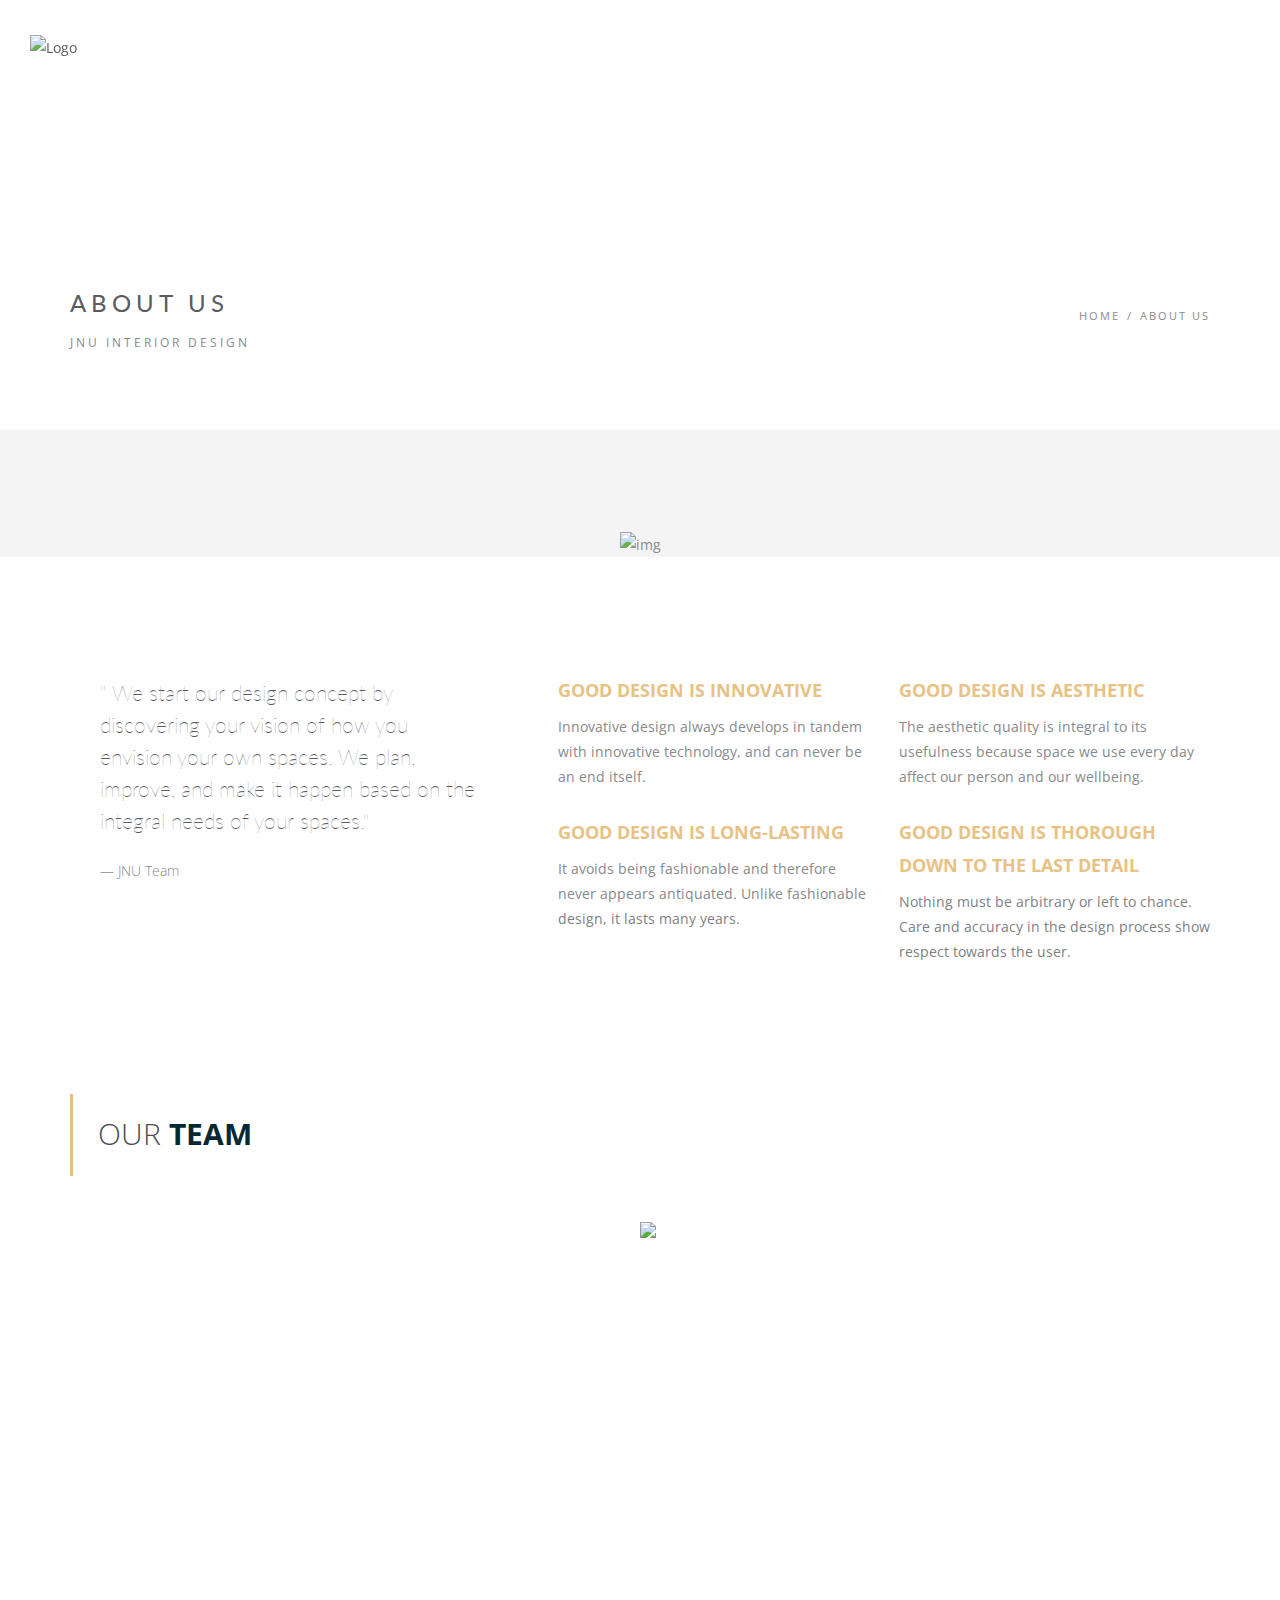
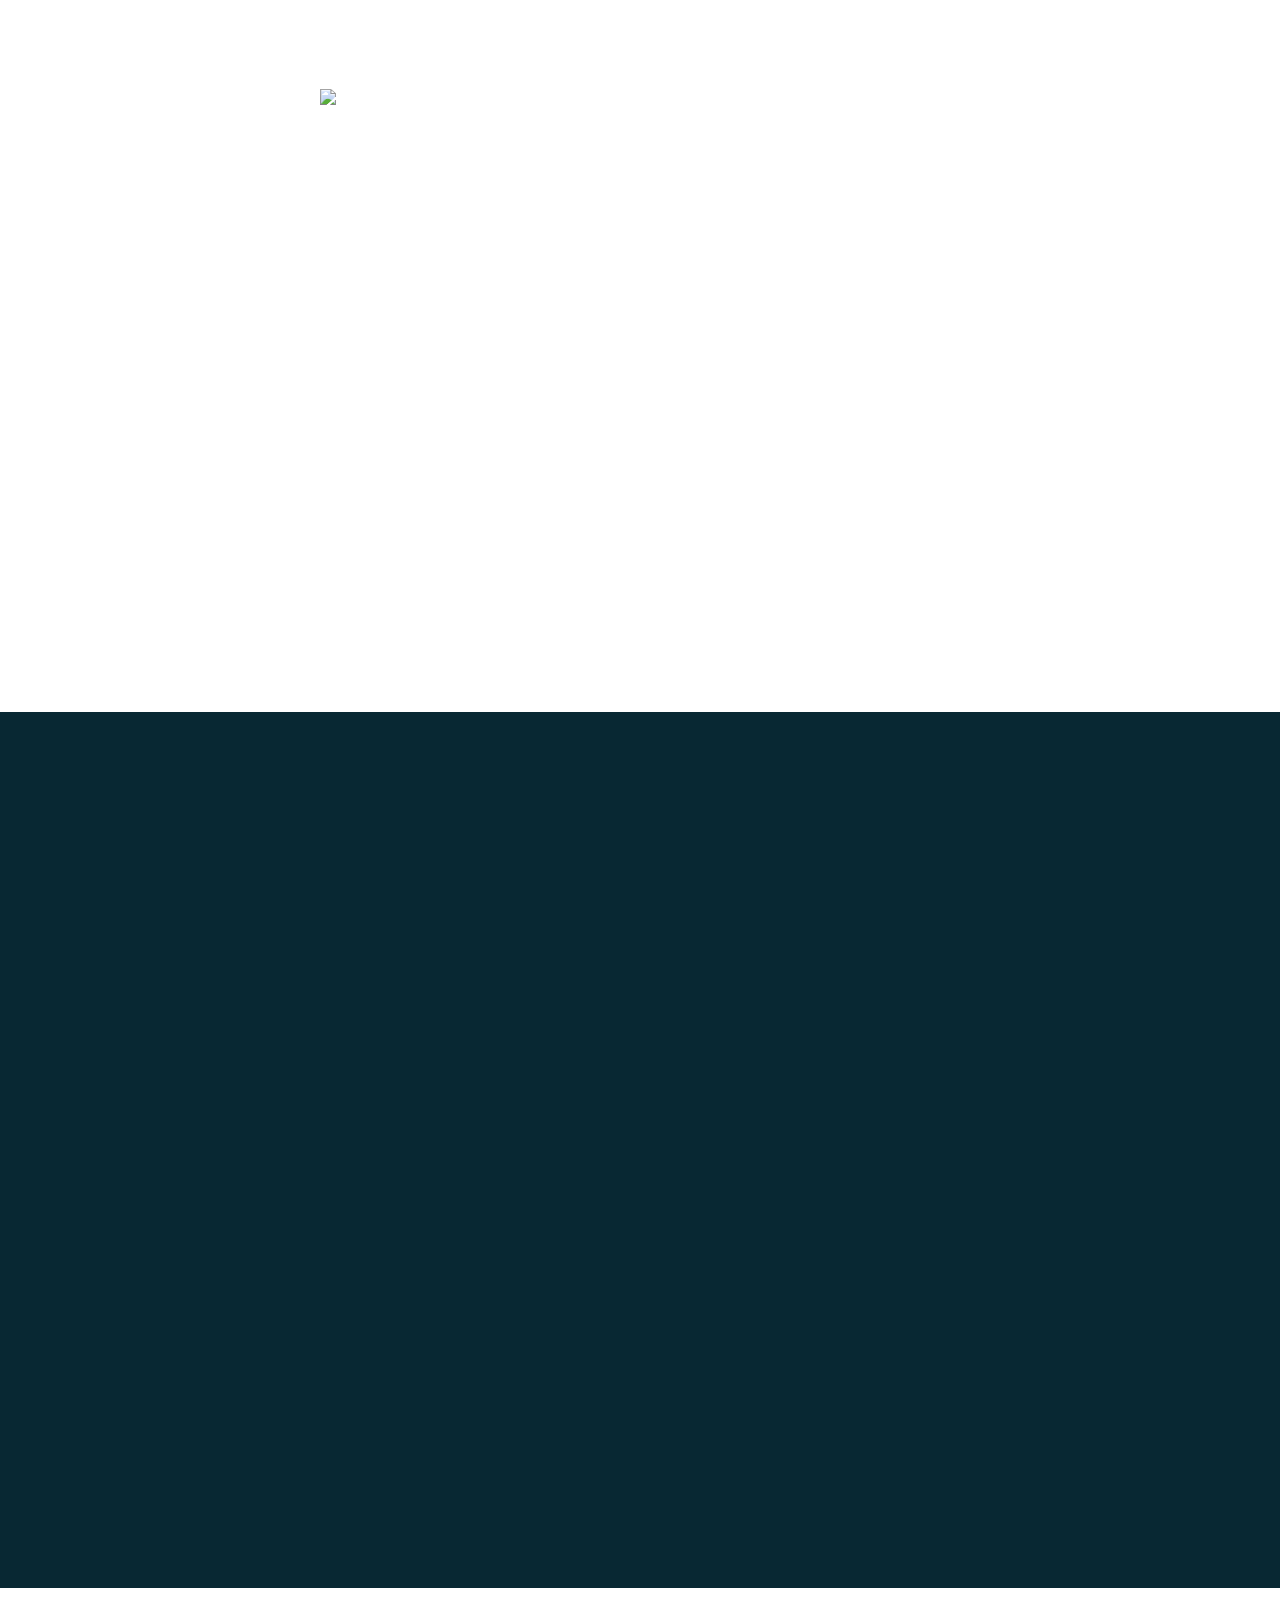
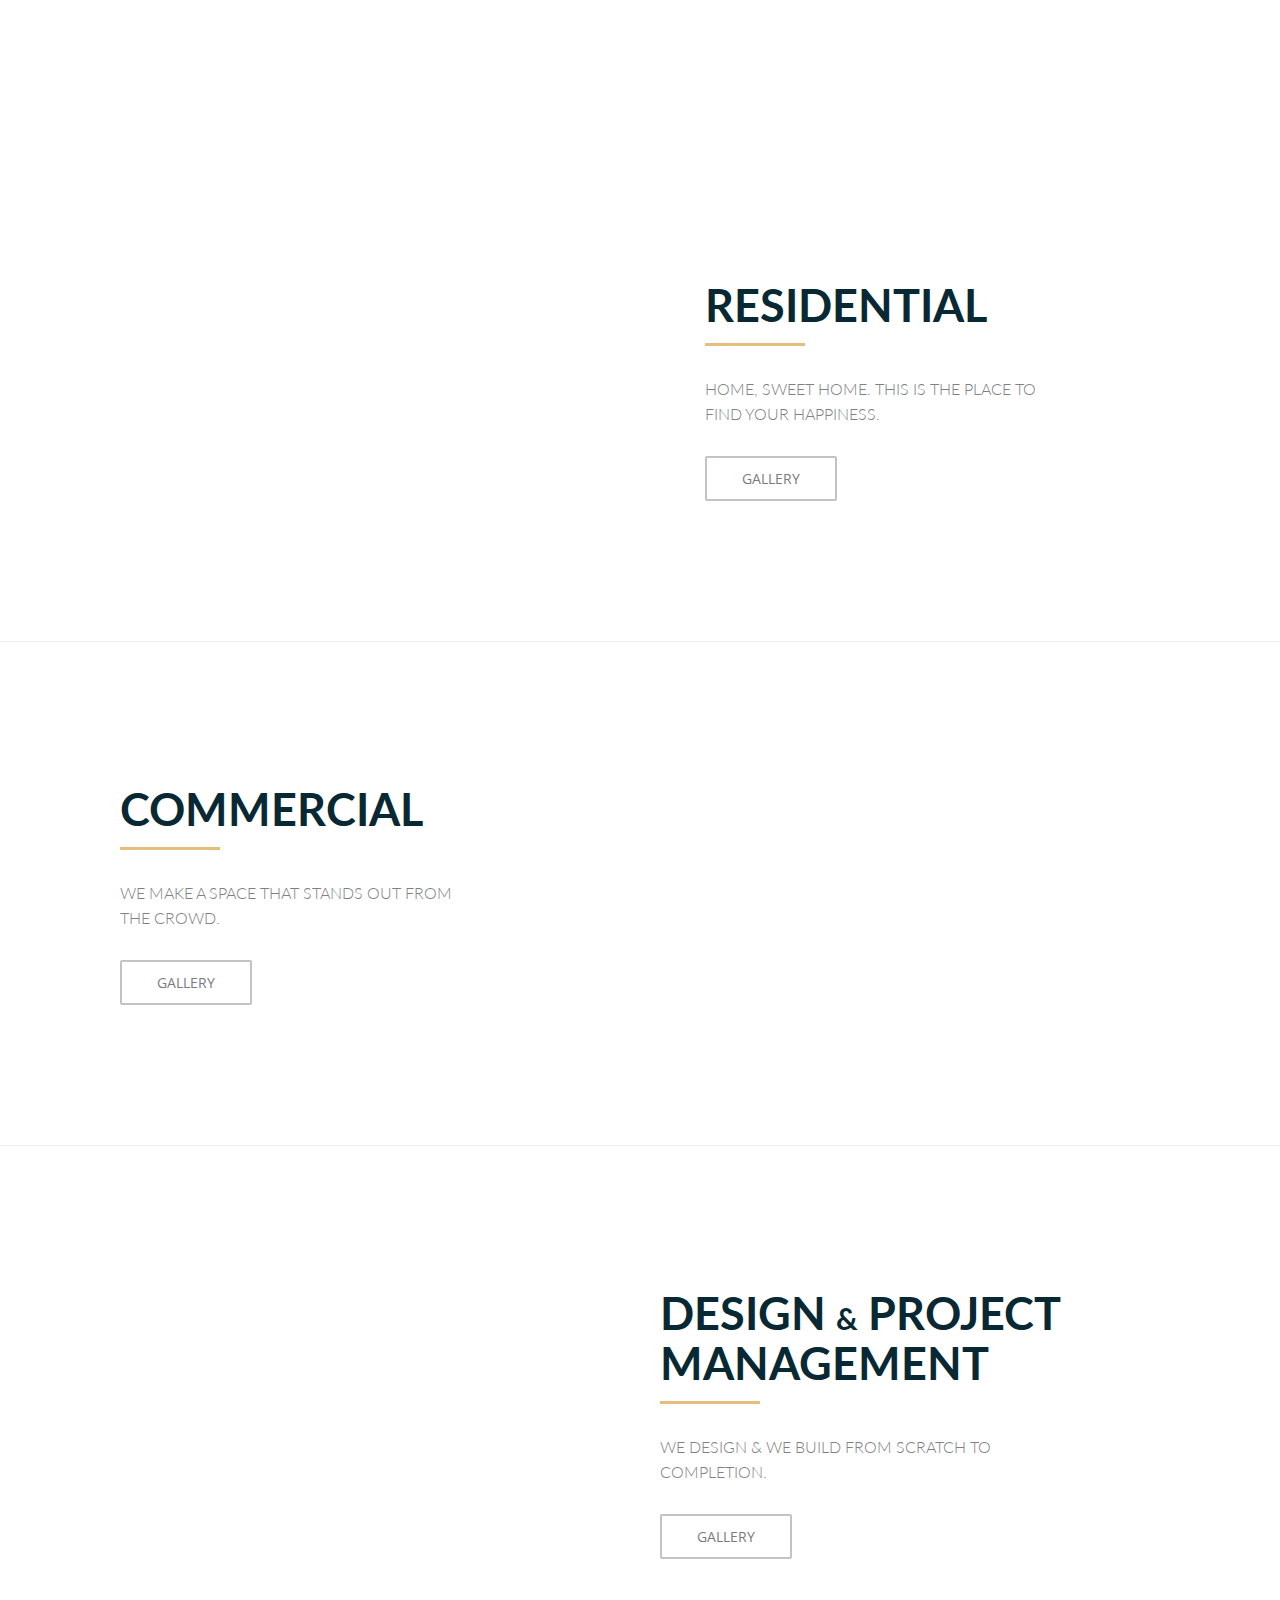
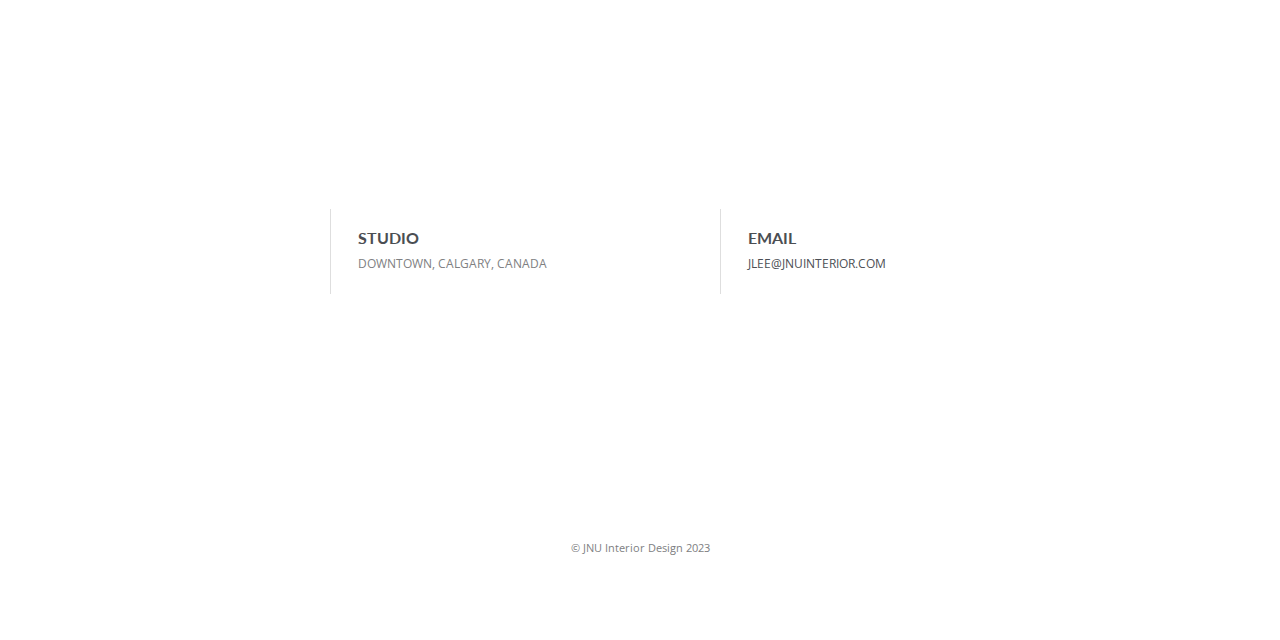
==== about.html @ 33ef71eb "Add files via upload" ====
<!DOCTYPE html>
<!--

	Theme Name: HASWELL
	Description: HTML/CSS 
	Author: ABCgomel 
	Designed & Coded by ABCgomel
	
-->

<html lang="en">
 	<head>
		<title>JNU - ABOUT US</title>
		<meta charset="utf-8">
		<!--[if IE]><meta http-equiv="X-UA-Compatible" content="IE=edge"><![endif]-->
		<meta name="robots" content="index, follow" > 
		<meta name="keywords" content="" > 
		<meta name="description" content="JNU - Calgary Best Interior Construction" > 
		<meta name="author" content="s.sung">

		<meta name="viewport" content="width=device-width, initial-scale=1, maximum-scale=1">
		
		<!-- FAVICONS -->
    <link rel="shortcut icon" href="images/favicon/favicon.png">
    <link rel="apple-touch-icon" href="images/favicon/apple-touch-icon.png">
    <link rel="apple-touch-icon" sizes="72x72" href="images/favicon/apple-touch-icon-72x72.png">
    <link rel="apple-touch-icon" sizes="114x114" href="images/favicon/apple-touch-icon-114x114.png">
		
<!-- CSS -->
    <!-- REVOLUTION STYLE SHEETS -->
    <link href="revo-slider-5/css/settings.css" rel="stylesheet" type="text/css">
    
    <!-- PARTICLES ADD-ON FILES -->
		<link rel="stylesheet" href="revo-slider-5/revolution-addons/particles/css/revolution.addon.particles.css?ver=1.0.3" type="text/css" media="all">

    <!--  BOOTSTRAP -->
		<link rel="stylesheet" href="css/bootstrap.min.css"> 
	
    <!--  GOOGLE FONT -->		
		<link href='https://fonts.googleapis.com/css?family=Lato:300,400,700%7COpen+Sans:400,300,700' rel='stylesheet' type='text/css'>
  
    <!-- ICONS ELEGANT FONT & FONT AWESOME & LINEA ICONS  -->		
		<link rel="stylesheet" href="css/icons-fonts.css" >	
	
    <!--  CSS THEME -->		
		<link rel="stylesheet" href="css/style.css" >
	
    <!-- ANIMATE -->	
		<link rel='stylesheet' href="css/animate.min.css">
		
    <!-- IE Warning CSS -->
		<!--[if lte IE 8]><link rel="stylesheet" type="text/css" href="css/ie-warning.css" ><![endif]-->
		<!--[if lte IE 8]><link rel="stylesheet" type="text/css" href="css/ie8-fix.css" ><![endif]-->
    
    <!-- Magnific popup  in style.css	Owl Carousel Assets in style.css -->		
	
<!-- CSS end -->

<!-- JS begin some js files in bottom of file-->
		
		<!-- HTML5 Shim and Respond.js IE8 support of HTML5 elements and media queries -->
		<!-- WARNING: Respond.js doesn't work if you view the page via file:// -->
		<!--[if lt IE 9]>
		  <script src="https://oss.maxcdn.com/libs/html5shiv/3.7.0/html5shiv.js"></script>
		  <script src="https://oss.maxcdn.com/libs/respond.js/1.4.2/respond.min.js"></script>
		<![endif]-->
		
    <!-- Modernizr -->
    <!-- <script src="js/modernizr.js"></script> -->
		
	</head>
	<body>
	
		<!-- LOADER -->	
		<div id="loader-overflow">
      <div id="loader3">Please enable JS</div>
    </div>	

		<div id="wrap" class="boxed ">
			<div class="grey-bg"> <!-- Grey BG  -->	
				
				<!--[if lte IE 8]>
				<div id="ie-container">
					<div id="ie-cont-close">
						<a href='#' onclick='javascript&#058;this.parentNode.parentNode.style.display="none"; return false;'><img src='images/ie-warn/ie-warning-close.jpg' style='border: none;' alt='Close'></a>
					</div>
					<div id="ie-cont-content" >
						<div id="ie-cont-warning">
							<img src='images/ie-warn/ie-warning.jpg' alt='Warning!'>
						</div>
						<div id="ie-cont-text" >
							<div id="ie-text-bold">
								You are using an outdated browser
							</div>
							<div id="ie-text">
								For a better experience using this site, please upgrade to a modern web browser.
							</div>
						</div>
						<div id="ie-cont-brows" >
							<a href='http://www.firefox.com' target='_blank'><img src='images/ie-warn/ie-warning-firefox.jpg' alt='Download Firefox'></a>
							<a href='http://www.opera.com/download/' target='_blank'><img src='images/ie-warn/ie-warning-opera.jpg' alt='Download Opera'></a>
							<a href='http://www.apple.com/safari/download/' target='_blank'><img src='images/ie-warn/ie-warning-safari.jpg' alt='Download Safari'></a>
							<a href='http://www.google.com/chrome' target='_blank'><img src='images/ie-warn/ie-warning-chrome.jpg' alt='Download Google Chrome'></a>
						</div>
					</div>
				</div>
				<![endif]-->

				<!-- HEADER -->
				<header id="nav" class="header header-1 black-header affix-on-mobile">
				  <div class="header-wrapper">
					<div class="container-m-30 clearfix">
					  <div class="logo-row">
					  
						<!-- LOGO --> 
						<div class="logo-container-2">
                <div class="logo-2">
                  <a href="index.html" class="clearfix">
                    <img src="images/jnu-logo-03.png" class="logo-img" alt="Logo">
                  </a>
                </div>
              </div>
						<!-- BUTTON --> 
						<div class="menu-btn-respons-container">
							<button type="button" class="navbar-toggle btn-navbar collapsed" data-toggle="collapse" data-target="#main-menu .navbar-collapse">
								<span aria-hidden="true" class="icon_menu hamb-mob-icon"></span>
							</button>
						</div>
					 </div>
					</div>

					<!-- MAIN MENU CONTAINER -->
					<div class="main-menu-container">
						
						  <div class="container-m-30 clearfix">	
						  
								<!-- MAIN MENU -->
								<div id="main-menu">
								  <div class="navbar navbar-default" role="navigation">

									<!-- MAIN MENU LIST -->
									<nav class="collapse collapsing navbar-collapse right-1024">
									  <ul class="nav navbar-nav">
                      
                      <!-- MENU ITEM -->
                      <li class="parent">
                        <a href="index.html"><div class="main-menu-title">HOME</div></a>
                      </li>

                      <!-- MENU ITEM -->
                      <li class="parent current">
                        <a href="about.html"><div class="main-menu-title">ABOUT</div></a>
                      </li>
                      
                      <!-- MEGA MENU ITEM -->
                      <li class="parent megamenu">
                        <a href="portfolio.html"><div class="main-menu-title">PORTFOLIO</div></a>
                      </li>							
                      
                      <!-- MENU ITEM -->
                      <li id="menu-contact-info-big" class="parent megamenu">
                        <a href="contact.html"><div class="main-menu-title">CONTACT</div></a>
                      </li>
                    
									  </ul>
						  
									</nav>

								  </div>
								</div>
								<!-- END main-menu -->
								
						  </div>
						  <!-- END container-m-30 -->
						
					</div>
					<!-- END main-menu-container -->

				  </div>
				  <!-- END header-wrapper -->
				  
				</header>
        <!-- PAGE TITLE LARGE IMG -->
        <div class="page-title-cont page-title-large page-title-img pt-250" style="background-image: url(images/bg/work2.jpeg)">
          <div class="relative container align-left">
            <div class="row">
               
              <div class="col-md-8">
                <h1 class="page-title">ABOUT US</h1>
                <div class="page-sub-title">
                  JNU Interior Design
                </div>
              </div>
               
              <div class="col-md-4">
                <div class="breadcrumbs">
                  <a href="index.html">Home</a><span class="slash-divider">/</span>ABOUT US
                </div>
              </div>
              
            </div>
          </div>
        </div>
 
				
				<!-- ABOUT US 2 -->
				<div id="about-us-link" class="page-section about-us-2-cont pt-100-cont">
					<div class="container">
            
            <div class="row">
              <div class="col-md-12 text-center wow fadeInUp" data-wow-duration="1s">
                <img src="images/bg/logo-bg-04.png" alt="img">
              </div>
            </div>
            
					</div>
        </div>

		<!-- FEATURES 5 & TESTIMONIALS 1 -->
    <div class="page-section p-110-cont">
      <div class="container">

        <div class="row">
          <!-- TESTIMONIALS -->
          <div class="col-md-5 pb-40">
            <blockquote class="quote mb-0 pr-50-min-1169">
              <p>" We start our design concept by discovering your vision of how you envision your own
				spaces. We plan, improve, and make it happen based on the integral needs of your spaces."</p>
              <footer>JNU Team</footer>
             </blockquote>
          </div>
          
          <!-- FEATURES -->
          <div class="col-md-7">
                
            <div class="row">
                
              <div class="col-md-6 col-sm-6 pb-10">
                <div class="fes5-box wow fadeIn" >
                  <h3 class="accent">GOOD DESIGN IS INNOVATIVE</h3>
                  <p>Innovative design always develops in tandem with innovative technology, and can never be an end itself.</p>
                </div>
              </div>
                  
              <div class="col-md-6 col-sm-6 pb-10">
                <div class="fes5-box wow fadeIn" data-wow-delay="200ms">
                  <h3 class="accent">GOOD DESIGN IS AESTHETIC</h3>
                  <p>The aesthetic quality is integral to its usefulness because space we use every day affect our person and our wellbeing.</p>
                </div>
              </div>
                  
            </div>
                
            <div class="row">
                
              <div class="col-md-6 col-sm-6 pb-10">
                <div class="fes5-box wow fadeIn" data-wow-delay="400ms">
                  <h3 class="accent">GOOD DESIGN IS LONG-LASTING</h3>
                  <p>It avoids being fashionable and therefore never appears antiquated. Unlike fashionable design, it lasts many
					years.</p>
                </div>
              </div>
                  
              <div class="col-md-6 col-sm-6 pb-10">
                <div class="fes5-box wow fadeIn"  data-wow-delay="600ms">
                  <h3 class="accent">GOOD DESIGN IS THOROUGH DOWN TO THE LAST DETAIL</h3>
                  <p>Nothing must be arbitrary or left to chance. Care and accuracy in the design process
					show respect towards the user.</p>
                </div>
              </div>
              
            </div>                    
                
          </div>
          
        </div>
      </div>
    </div>

    <div id="about-us-link" class="page-section about-us-2-cont pt-100-cont" style="background-color:#fff; padding-top:0px;">
      <div class="container">
        <div class="row">
          <div class="col-md-12">
            <div class="mb-40">
              <h2 class="section-title">OUR <span class="bold font-green">TEAM</span></h2>
            </div>
          </div>
        </div>
        
      </div>
    </div>

				<!-- FEATURES 2 ad img right -->
				<div class="page-section">
					<div class="container-fluid">
						<div class="director row">
            
							<div class="col-md-6 wow fadeInLeft equal-height ">
								<div class="fes2-main-text-cont">
									<div class="fes2-text-cont">
										<span class="bold title-fs-45 font-green">JANICE LEE</span><br>
										CEO, CREATIVE DIRECTOR
									</div>
									<div class="line-3-70 accent-bg"></div>
									<div class="fes2-text-cont">Eunji J.Lee is a director, lead interior designer at JNU Interior Design Inc. She is a visionary leader who realizes a space into functional but
										also dynamic and timeless. She is committed to motivating project teams to set and accomplish project success by exploring inspirations.</div>
								</div>
							</div>
              
							<div class="col-md-6">
								<div class="row">
									<div class="fes2-img equal-height">
										<img src="images/bg/portrait.jpeg"/>
									</div>
								</div>
							</div>
              
						</div>
					</div>
				</div>

				<!-- FEATURES 3 ad img left -->
				<div class="page-section">
					<div class="container-fluid">
						<div class="director row">
							
							<div class="col-md-6 left-50 wow fadeInRight equal-height">
									<div class="fes3-main-text-cont">
										<div class="fes3-text-cont">
											<span class="bold title-fs-45 font-green">AARON PARK</span><br>
										PMP DIRECTOR
										</div>
										<div class="line-3-100 accent-bg"></div>
										<div class="fes2-text-cont">Aaron Park, PMP, director is a head of management department who has a profession within emerging and developing markets focused on
											property development. He is working extensively with multi-national stakeholders with top-tier legal, financial, and technical consultancies.</div>
									</div>
							</div>
              
              <div class="col-md-6 right-50">
								<div class="row">
									<div class="fes3-img equal-height" >
										<img src="images/bg/portrait2.jpeg" />
									</div>
								</div>
							</div>
              
						</div>
					</div>
				</div>

        <!-- BLOG 2 -->
       <!--
		<div id="blog-link" class="page-section pt-110-b-30-cont">
          <div class="container">
                
            <div class="mb-50">
              <h2 class="section-title pr-0">OUR <span class="bold font-green">JOURNEY</span>
                  </h2>
            </div>
            
            <div class="row">
              
              <div class="col-md-12 wow fadeIn pb-30" >
                <div class="row">
                
                  <div class="col-md-4 blog2-post-title-cont">
                    <div class="post-prev-date-cont">
                      <span class="blog2-date-numb">AUG</span><span class="blog2-month">2023</span>
                    </div>
                    <div class="post-prev-title">
                      <h3>JNU</h3>
                      <div class="post-prev-info">
                        CALGARY, AB
                      </div>
                    </div>
                  </div>
                    
                  <div class="col-md-8">
                    <div class="blog2-post-prev-text">                     
                      Lorem ipsum dolor sit amet, consectetur adipisicing elit. Suscipit, excepturi modi cupiditate ipsam molestiae eveniet incidunt nostrum atque alias dicta? Quos, quisquam iusto numquam dicta vel voluptatem aperiam voluptas similique!                      
                    </div>
                  </div>
                  
                </div>
              </div>

              <div class="col-md-12 wow fadeIn pb-30" >
                <div class="row">
                
                  <div class="col-md-4 blog2-post-title-cont">
                    <div class="post-prev-date-cont">
                      <span class="blog2-date-numb">MAY</span><span class="blog2-month">2022</span>
                    </div>
                    <div class="post-prev-title">
                      <h3>INTERIOR DESIGN AWARD</h3>
                      <div class="post-prev-info">
                        TORONTO, ON
                      </div>
                    </div>
                  </div>
                    
                  <div class="col-md-8">
                    <div class="blog2-post-prev-text">                     
                      Lorem ipsum dolor sit amet, consectetur adipisicing elit. Suscipit, excepturi modi cupiditate ipsam molestiae eveniet incidunt nostrum atque alias dicta? Quos, quisquam iusto numquam dicta vel voluptatem aperiam voluptas similique!                      
                    </div>
                  </div>
                  
                </div>
              </div>

              <div class="col-md-12 wow fadeIn pb-30" >
                <div class="row">
                
                  <div class="col-md-4 blog2-post-title-cont">
                    <div class="post-prev-date-cont">
                      <span class="blog2-date-numb">JAN</span><span class="blog2-month">  2015</span>
                    </div>
                    <div class="post-prev-title">
                      <h3>FOUNDATION</h3>
                      <div class="post-prev-info">
                        TORONTO, ON
                      </div>
                    </div>
                  </div>
                    
                  <div class="col-md-8">
                    <div class="blog2-post-prev-text">                     
                      Lorem ipsum dolor sit amet, consectetur adipisicing elit. Suscipit, excepturi modi cupiditate ipsam molestiae eveniet incidunt nostrum atque alias dicta? Quos, quisquam iusto numquam dicta vel voluptatem aperiam voluptas similique!                      
                    </div>
                  </div>
                  
                </div>
              </div>

            </div>
            
          </div>
        </div>
      -->
				
	  <!-- FEATURES 4 our services -->
		<div id="services-link" class="page-section fes4-cont green-bg mt-150">
			<div class="container font-white">
            	<div class="row">
            
              		<div class="col-xs-12 col-sm-4 col-md-4">
                		<div class="fes4-box wow fadeIn">
							<h2 class="section-title font-white" style="border-left-color:#fff;">HOW WE <span class="bold">WORK</span></h2>
						</div>
					</div>      

					<div class="col-xs-12 col-sm-6 col-md-6">
                		<div class="fes4-box wow fadeIn" data-wow-delay="200ms">
							
							<div>
								Our professional five-phase process involves the foundation for everything we do. The entire steps frame the way we view the process of developing meaningful experiences. It is how we can assure our clients of clear understanding and factual timelines when we work together collaboratively towards a shared goal. 
							</div>
						</div>
					</div>

              		
              
				</div>

				<div class="row">
            		
					
					<div class="col-xs-12 col-sm-4 col-md-4">
                		<div class="fes4-box wow fadeIn" data-wow-delay="800ms" >
								  <div class="fes4-title-cont" >
								  	<div class="fes4-box-icon">
										<svg style="fill:#e6bd7b;" xmlns="http://www.w3.org/2000/svg" height=".7em" viewBox="0 0 512 512">
											<!--! Font Awesome Free 6.4.0 by @fontawesome - https://fontawesome.com License - https://fontawesome.com/license (Commercial License) Copyright 2023 Fonticons, Inc. -->
											<path d="M177.9 494.1c-18.7 18.7-49.1 18.7-67.9 0L17.9 401.9c-18.7-18.7-18.7-49.1 0-67.9l50.7-50.7 48 48c6.2 6.2 16.4 6.2 22.6 0s6.2-16.4 0-22.6l-48-48 41.4-41.4 48 48c6.2 6.2 16.4 6.2 22.6 0s6.2-16.4 0-22.6l-48-48 41.4-41.4 48 48c6.2 6.2 16.4 6.2 22.6 0s6.2-16.4 0-22.6l-48-48 41.4-41.4 48 48c6.2 6.2 16.4 6.2 22.6 0s6.2-16.4 0-22.6l-48-48 50.7-50.7c18.7-18.7 49.1-18.7 67.9 0l92.1 92.1c18.7 18.7 18.7 49.1 0 67.9L177.9 494.1z"/>
										</svg>
								  	</div>
								  	<h3 class="accent"><span class="bold">PLANNING</span></h3>
								  	<p>STEP ONE </p>
								  </div>
								  <div>
									We empathize with your dream place and want to hear from you about your needs. We will pursue your intention by
									developing a conceptual design. 
								  </div>
						</div>
					</div>

              		<div class="col-xs-12 col-sm-4 col-md-4">
                		<div class="fes4-box wow fadeIn" data-wow-delay="1000ms">
								  <div class="fes4-title-cont" >
								  	<div class="fes4-box-icon">
										<svg style="fill:#e6bd7b;" xmlns="http://www.w3.org/2000/svg" height=".7em" viewBox="0 0 512 512">
											<!--! Font Awesome Free 6.4.0 by @fontawesome - https://fontawesome.com License - https://fontawesome.com/license (Commercial License) Copyright 2023 Fonticons, Inc. -->
											<path d="M352 96c0 14.3-3.1 27.9-8.8 40.2L396 227.4c-23.7 25.3-54.2 44.1-88.5 53.6L256 192h0 0l-68 117.5c21.5 6.8 44.3 10.5 68.1 10.5c70.7 0 133.8-32.7 174.9-84c11.1-13.8 31.2-16 45-5s16 31.2 5 45C428.1 341.8 347 384 256 384c-35.4 0-69.4-6.4-100.7-18.1L98.7 463.7C94 471.8 87 478.4 78.6 482.6L23.2 510.3c-5 2.5-10.9 2.2-15.6-.7S0 501.5 0 496V440.6c0-8.4 2.2-16.7 6.5-24.1l60-103.7C53.7 301.6 41.8 289.3 31.2 276c-11.1-13.8-8.8-33.9 5-45s33.9-8.8 45 5c5.7 7.1 11.8 13.8 18.2 20.1l69.4-119.9c-5.6-12.2-8.8-25.8-8.8-40.2c0-53 43-96 96-96s96 43 96 96zm21 297.9c32.6-12.8 62.5-30.8 88.9-52.9l43.7 75.5c4.2 7.3 6.5 15.6 6.5 24.1V496c0 5.5-2.9 10.7-7.6 13.6s-10.6 3.2-15.6 .7l-55.4-27.7c-8.4-4.2-15.4-10.8-20.1-18.9L373 393.9zM256 128a32 32 0 1 0 0-64 32 32 0 1 0 0 64z"/>
										</svg>
								  	</div>
								  	<h3 class="accent"><span class="bold">INITIATING</span></h3>
								  	<p>STEP TWO</p>
								  </div>
								  <div>
								    Let's brainstorm your concerns and needs together. We would love to ideate the solutions with you. How about defining 
									the scope, schedule, and cost together? We will show you the progress of our design development, so you can get a solid idea for your spaces.
									We will provide a design master plan to meet all your expectation and satisfaction.
								  </div>
						</div>
					</div>              
					
					<div class="col-xs-12 col-sm-4 col-md-4">
						<div class="fes4-box wow fadeIn" data-wow-delay="600ms">
										  <div class="fes4-title-cont" >
											  <div class="fes4-box-icon">
												<svg style="fill:#e6bd7b;" xmlns="http://www.w3.org/2000/svg" height=".7em" viewBox="0 0 576 512">
													<!--! Font Awesome Free 6.4.0 by @fontawesome - https://fontawesome.com License - https://fontawesome.com/license (Commercial License) Copyright 2023 Fonticons, Inc. -->
													<path d="M413.5 237.5c-28.2 4.8-58.2-3.6-80-25.4l-38.1-38.1C280.4 159 272 138.8 272 117.6V105.5L192.3 62c-5.3-2.9-8.6-8.6-8.3-14.7s3.9-11.5 9.5-14l47.2-21C259.1 4.2 279 0 299.2 0h18.1c36.7 0 72 14 98.7 39.1l44.6 42c24.2 22.8 33.2 55.7 26.6 86L503 183l8-8c9.4-9.4 24.6-9.4 33.9 0l24 24c9.4 9.4 9.4 24.6 0 33.9l-88 88c-9.4 9.4-24.6 9.4-33.9 0l-24-24c-9.4-9.4-9.4-24.6 0-33.9l8-8-17.5-17.5zM27.4 377.1L260.9 182.6c3.5 4.9 7.5 9.6 11.8 14l38.1 38.1c6 6 12.4 11.2 19.2 15.7L134.9 484.6c-14.5 17.4-36 27.4-58.6 27.4C34.1 512 0 477.8 0 435.7c0-22.6 10.1-44.1 27.4-58.6z"/>
												</svg>
											  </div>
											  <h3 class="accent"><span class="bold">EXECUTING</span></h3>
											  <p>STEP THREE</p>
										  </div>
										  <div>
											  It is time to actualize your space. We provide a professional construction service to build all your integrated needs and the
											  best quality management. Your space matters.
										  </div>
										</div>
					  </div>

            	</div>

				<div class="row">
            
					
								  
					<div class="col-xs-12 col-sm-4 col-md-4">
					  <div class="fes4-box wow fadeIn" data-wow-delay="800ms" >
										<div class="fes4-title-cont" >
											<div class="fes4-box-icon">
												<svg style="fill:#e6bd7b;" xmlns="http://www.w3.org/2000/svg" height=".7em" viewBox="0 0 384 512">
													<!--! Font Awesome Free 6.4.0 by @fontawesome - https://fontawesome.com License - https://fontawesome.com/license (Commercial License) Copyright 2023 Fonticons, Inc. -->
													<path d="M162.4 6c-1.5-3.6-5-6-8.9-6h-19c-3.9 0-7.5 2.4-8.9 6L104.9 57.7c-3.2 8-14.6 8-17.8 0L66.4 6c-1.5-3.6-5-6-8.9-6H48C21.5 0 0 21.5 0 48V224v22.4V256H9.6 374.4 384v-9.6V224 48c0-26.5-21.5-48-48-48H230.5c-3.9 0-7.5 2.4-8.9 6L200.9 57.7c-3.2 8-14.6 8-17.8 0L162.4 6zM0 288v32c0 35.3 28.7 64 64 64h64v64c0 35.3 28.7 64 64 64s64-28.7 64-64V384h64c35.3 0 64-28.7 64-64V288H0zM192 432a16 16 0 1 1 0 32 16 16 0 1 1 0-32z"/>
												</svg>
											</div>
											<h3 class="accent"><span class="bold">CONTROLING & MONITORING</span></h3>
											<p>STEP FOUR</p>
										</div>
										<div>
											We are committed to doing what is right and honorable, and also pursue the perfection of our design
											realization. 
										</div>
						</div>
					</div>

					<div class="col-xs-12 col-sm-4 col-md-4">
					  <div class="fes4-box wow fadeIn" data-wow-delay="1000ms">
										<div class="fes4-title-cont" >
											<div class="fes4-box-icon">
												<svg style="fill:#e6bd7b;" xmlns="http://www.w3.org/2000/svg" height=".7em" viewBox="0 0 448 512">
													<!--! Font Awesome Free 6.4.0 by @fontawesome - https://fontawesome.com License - https://fontawesome.com/license (Commercial License) Copyright 2023 Fonticons, Inc. -->
													<path d="M438.6 105.4c12.5 12.5 12.5 32.8 0 45.3l-256 256c-12.5 12.5-32.8 12.5-45.3 0l-128-128c-12.5-12.5-12.5-32.8 0-45.3s32.8-12.5 45.3 0L160 338.7 393.4 105.4c12.5-12.5 32.8-12.5 45.3 0z"/>
												</svg>
											</div>
											<h3 class="accent"><span class="bold">CLOSING</span></h3>
											<p>FINAL STEP</p>
										</div>
										<div>
											Congratulations! Your goal has been achieved. We will review the project to ensure your needs and expectation have met the
											objectives.
										</div>
									  </div>
					</div>              
							  
				</div>
			</div>
		</div>

		<!-- service category-->	
		<div class="page-section" style="margin-top:150px;">
				<!-- ADS 1 -->
				<div class="page-section">
					<div class="container">
						<div class="row">
							
							<div class="col-md-6 left-50">
									<div class="fes2-main-text-cont">
										<div class="title-fs-45">
											<span class="bold font-green">RESIDENTIAL</span>
										</div>
										<div class="line-3-100 accent-bg"></div>
										<div class="fes2-text-cont">HOME, SWEET HOME. THIS IS THE PLACE TO FIND YOUR HAPPINESS.</div>
                    <div class="mt-30">
                      <a class="button medium thin hover-dark" href="gallery.html">GALLERY</a>
                    </div>
									</div>
							</div>
              
              <div class="col-md-6 right-50 wow fadeInLeft">
							
									<div class="ads-img-cont" >
                    <img src="images/bg/work2.jpeg" alt="img">
                  </div>
				
							</div>
              
						</div>
					</div>
				</div> 

				<!-- DIVIDER -->
				<hr class="mt-0 mb-0">	        
        
				<!-- ADS 2 -->
				<div class="page-section">
					<div class="container">
						<div class="row">
							
							<div class="col-md-6  ">
									<div class="fes2-main-text-cont">
										<div class="title-fs-45">
											<span class="bold font-green">COMMERCIAL</span>
										</div>
										<div class="line-3-100 accent-bg"></div>
										<div class="fes2-text-cont">WE MAKE A SPACE THAT STANDS OUT FROM THE CROWD.</div>
                    <div class="mt-30">
                      <a class="button medium thin hover-dark" href="gallery.html">GALLERY</a>
                    </div>
									</div>
							</div>
              
              <div class="col-md-6 wow fadeInRight">
								
									<div class="ads-img-cont" >
                    <img src="images/bg/work3.jpeg" alt="img">
                  </div>
							
							</div>
              
						</div>
					</div>
				</div>        

				<!-- DIVIDER -->
				<hr class="mt-0 mb-0">
        
       			<!-- ADS 3 -->
				<div class="page-section">
					<div class="container">
						<div class="row">
							
							<div class="col-md-6 left-50">
									<div class="fes2-main-text-cont">
										<div class="title-fs-45">
											<span class="bold font-green">DESIGN<span style="font-size: 30px; margin: 0 10px;">&</span>PROJECT MANAGEMENT</span>
										</div>
										<div class="line-3-100 accent-bg"></div>
										<div class="fes2-text-cont">WE DESIGN & WE BUILD FROM SCRATCH TO COMPLETION.</div>
                    <div class="mt-30">
                      <a class="button medium thin hover-dark" href="gallery.html">GALLERY</a>
                    </div>
									</div>
							</div>
              
              <div class="col-md-6 right-50 wow fadeInLeft">
							
									<div class="ads-img-cont" >
                    <img src="images/bg/work5.jpeg" alt="img">
                  </div>
				
							</div>
              
						</div>
					</div>
				</div> 
		</div>
        <!-- CONTACT INFO SECTION 1 -->
        <div class="contactinfo page-section p-110-cont">
			<div class="container">
			  <div class="row">
			  
				<div class="col-md-4 col-sm-6">
				  <div class="cis-cont">
					<div class="cis-icon">
					  <div class="icon icon-basic-map"></div>
					</div>
					<div class="cis-text">
					  <h3><span class="bold">STUDIO</span></h3>
					  <p>DOWNTOWN, CALGARY, CANADA</p>
					</div>
				  </div>
				</div>
				<div class="col-md-4 col-sm-6">
				  <div class="cis-cont">
					<div class="cis-icon">
					  <div class="icon icon-basic-mail"></div>
					</div>
					<div class="cis-text">
					  <h3><span class="bold">EMAIL</span></h3>
					  <p><a href="mailto:jlee@jnuinterior.com">JLEE@JNUINTERIOR.COM</a></p>
					</div>
				  </div>
				</div>
				<!--
				<div class="col-md-4 col-sm-6">
				  <div class="cis-cont">
					<div class="cis-icon">
					  <div class="icon icon-basic-smartphone"></div>
					</div>
					
					<div class="cis-text">
					  <h3><span class="bold">CALL US</span></h3>
					  <p>1-800-312-212, 1-800-311-101</p>
					</div>
					
				  </div>
				</div>
				-->
			  </div>
			</div>        
		  </div>         

        <!-- FOOTER 1 -->
        <footer class="page-section text-center pt-100-b-80-cont">
          <div class="container">
                    
            <!-- Social Links -->
            <div class="footer-soc-a">
              <a href="#" title="Facebook" target="_blank"><i class="fa fa-facebook"></i></a>
              <a href="#" title="Twitter" target="_blank"><i class="fa fa-twitter"></i></a>
              <a href="#" title="Behance" target="_blank"><i class="fa fa-behance"></i></a>
              <a href="#" title="LinkedIn+" target="_blank"><i class="fa fa-linkedin"></i></a>
              <a href="#" title="Dribbble" target="_blank"><i class="fa fa-dribbble"></i></a>
            </div>

            <!-- Copyright -->
            <div class="footer-copy">
              <a href="#" target="_blank">&copy; JNU Interior Design 2023</a>
            </div>
                    
          </div>
        </footer>
  
				<!-- BACK TO TOP -->
				<p id="back-top">
          <a href="#top" title="Back to Top"><span class="icon icon-arrows-up"></span></a>
        </p>
        
			</div><!-- End BG -->	
		</div><!-- End wrap -->	
			
<!-- JS begin -->

		<!-- jQuery  -->
		<script src="js/jquery-1.11.2.min.js"></script>

		<!-- Include all compiled plugins (below), or include individual files as needed -->
    <script src="js/bootstrap.min.js"></script>		

		<!-- MAGNIFIC POPUP -->
		<script src='js/jquery.magnific-popup.min.js'></script>
    
    <!-- PORTFOLIO SCRIPTS -->
    <script src="js/isotope.pkgd.min.js"></script>
    <script src="js/imagesloaded.pkgd.min.js"></script>
    <script src="js/masonry.pkgd.min.js"></script>
    
    <!-- COUNTER -->
    <script src="js/jquery.countTo.js"></script>
    
    <!-- APPEAR -->    
    <script src="js/jquery.appear.js"></script>
    
    <!-- OWL CAROUSEL -->    
    <script src="js/owl.carousel.min.js"></script>
    
    <!-- HEADER BELOW -->
		<script src="js/jquery.sticky.js"></script>
    
    <!-- GOOLE MAP --> 
    <script src="https://maps.google.com/maps/api/js?key=INSERT-YOUR-API-KEY-HERE"></script>
    <script src="js/gmap3.min.js"></script>
    
    <!--[if lt IE 10]><script src="js/jquery.placeholder.js"></script><![endif]--> 
    
    <!-- FORMS VALIDATION	-->
		<script src="js/jquery.validate.min.js"></script>
		<script src="js/contact-form-validation.min.js"></script>
    
    <!-- ONE PAGE NAV -->
		<script src="js/jquery.nav.js"></script>
    <script>
      $(document).ready(function() {
				//ONE PAGE NAV	---------------------------------------------------------------------------
					var top_offset = $('header').height() - 1;  // get height of fixed navbar

					$('#nav-onepage').onePageNav({
						currentClass: 'current',
						changeHash: false,
						scrollSpeed: 700,
						scrollOffset: top_offset,
						scrollThreshold: 0.5,
						filter: '',
						easing: 'swing',
						begin: function() {
							//I get fired when the animation is starting
						},
						end: function() {
							//I get fired when the animation is ending
						},
						scrollChange: function($currentListItem) {
							//I get fired when you enter a section and I pass the list item of the section
						}
					});
          
          $('.navbar-nav li a').click(function(event) {
            $('.navbar-collapse').collapse('hide');
            if ($('#nav').hasClass('transparent-fix')){
              $('#nav').removeClass('transparent-fix');  
            }
          });
          
          //HEADER BELOW	---------------------------------------------------------------------
					$("#nav-below").sticky({topSpacing:0});  
          
      });//END document.ready 
    </script>
    
    <!-- MAIN SCRIPT -->
		<script src="js/main.js"></script>
		
		<!-- REVOSLIDER SCRIPTS  -->
    <script src="revo-slider-5/js/jquery.themepunch.tools.min.js" >
    </script>
    <script src="revo-slider-5/js/jquery.themepunch.revolution.min.js" >
    </script>
    
    <!-- PARTICLES ADD-ON FILES -->
		<script src="revo-slider-5/revolution-addons/particles/js/revolution.addon.particles.min.js?ver=1.0.3"></script>
    
    <!-- SLIDER REVOLUTION 5.0 EXTENSIONS  
      (Load Extensions only on Local File Systems ! 
      The following part can be removed on Server for On Demand Loading) -->
    <script src="revo-slider-5/js/extensions/revolution.extension.actions.min.js"></script>
    <script src="revo-slider-5/js/extensions/revolution.extension.carousel.min.js"></script>
    <script src="revo-slider-5/js/extensions/revolution.extension.kenburn.min.js"></script>
    <script src="revo-slider-5/js/extensions/revolution.extension.layeranimation.min.js"></script>
    <script src="revo-slider-5/js/extensions/revolution.extension.migration.min.js"></script>
    <script src="revo-slider-5/js/extensions/revolution.extension.navigation.min.js"></script>
    <script src="revo-slider-5/js/extensions/revolution.extension.parallax.min.js"></script>
    <script src="revo-slider-5/js/extensions/revolution.extension.slideanims.min.js"></script>
    <script src="revo-slider-5/js/extensions/revolution.extension.video.min.js"></script>
      
    <!-- SLIDER REVOLUTION INITIALIZATION  -->
		<script>
		
			var tpj=jQuery;
			var revapi8;
			tpj(document).ready(function() {
				if(tpj("#rev_slider_280_1").revolution == undefined){
					revslider_showDoubleJqueryError("#rev_slider_280_1");
				}else{
					revapi8 = tpj("#rev_slider_280_1").show().revolution({
						sliderType:"hero",
						jsFileLocation:"revo-slider-5/js/",
						sliderLayout:"fullscreen",
						dottedOverlay:"none",
						delay:9000,
						particles: {startSlide: "first", endSlide: "last", zIndex: "1",
							particles: {
								number: {value: 90}, color: {value: "#fff"},
								shape: {
									type: "circle", stroke: {width: 0, color: "#fff", opacity: 1},
									image: {src: ""}
								},
								opacity: {value: 0.8, random: false, min: 0.25, anim: {enable: false, speed: 1, opacity_min: 0, sync: false}},
								size: {value: 2, random: true, min: 1, anim: {enable: false, speed: 40, size_min: 0.1, sync: false}},
								line_linked: {enable: true, distance: 150, color: "#fff", opacity: 0.5, width: 1},
								move: {enable: true, speed: 1, direction: "none", random: true, min_speed: 3, straight: false, out_mode: "out"}},
							interactivity: {
								events: {onhover: {enable: true, mode: "repulse"}, onclick: {enable: false, mode: "bubble"}},
								modes: {grab: {distance: 400, line_linked: {opacity: 0.5}}, bubble: {distance: 400, size: 40, opacity: 1}, repulse: {distance: 75}}
							}
						},
						navigation: {
						},
						responsiveLevels:[1240,1024,778,480],
						visibilityLevels:[1240,1024,778,480],
						gridwidth:[1240,1024,778,480],
						gridheight:[868,768,960,720],
						lazyType:"none",
          parallax: {
            type: "off",
            origo: "slidercenter",
            speed: 1000,
            levels: [0],
            type: "scroll",
            disable_onmobile: "on"
          },
						shadow:0,
						spinner:"spinner0",
						autoHeight:"off",
						fullScreenAutoWidth:"off",
						fullScreenAlignForce:"off",
						fullScreenOffsetContainer: "#nav-below",
						fullScreenOffset: "",
						disableProgressBar:"on",
						hideThumbsOnMobile:"off",
						hideSliderAtLimit:0,
						hideCaptionAtLimit:0,
						hideAllCaptionAtLilmit:0,
						debugMode:false,
						fallbacks: {
							simplifyAll:"off",
							disableFocusListener:false,
						}
					});
				}

                RsParticlesAddOn(revapi8);
			});	/*ready*/
		</script>

<!-- JS end -->	
	
	</body>
</html>
---- css/icons-fonts.css ----
@charset "UTF-8";
@font-face{font-family:"linea-icons";src:url(../fonts/linea-icons.eot);src:url(../fonts/linea-icons.eot?#iefix) format("embedded-opentype"),url(../fonts/linea-icons.woff) format("woff"),url(../fonts/linea-icons.ttf) format("truetype"),url(../fonts/linea-icons.svg#linea-icons) format("svg");font-weight:400;font-style:normal}[data-icon]:before{font-family:"linea-icons"!important;content:attr(data-icon);font-style:normal!important;font-weight:400!important;font-variant:normal!important;text-transform:none!important;speak:none;line-height:1;-webkit-font-smoothing:antialiased;-moz-osx-font-smoothing:grayscale}[class^="icon-"]:before,[class*=" icon-"]:before{font-family:"linea-icons"!important;font-style:normal!important;font-weight:400!important;font-variant:normal!important;text-transform:none!important;speak:none;line-height:1;-webkit-font-smoothing:antialiased;-moz-osx-font-smoothing:grayscale}.icon-arrows-anticlockwise:before{content:"a"}.icon-music-bell:before{content:"\e05d"}.icon-music-cd:before{content:"\e05e"}.icon-music-headphones:before{content:"\e063"}.icon-music-ipod:before{content:"\e064"}.icon-music-loudspeaker:before{content:"\e065"}.icon-music-microphone-old:before{content:"\e067"}.icon-music-mixer:before{content:"\e068"}.icon-music-mute:before{content:"\e069"}.icon-music-note-multiple:before{content:"\e06a"}.icon-music-note-single:before{content:"\e06b"}.icon-music-pause-button:before{content:"\e06c"}.icon-music-play-button:before{content:"\e06d"}.icon-music-record:before{content:"\e071"}.icon-music-repeat-button:before{content:"\e073"}.icon-music-rewind-button:before{content:"\e074"}.icon-music-shuffle-button:before{content:"\e075"}.icon-music-stop-button:before{content:"\e076"}.icon-music-tape:before{content:"\e077"}.icon-music-volume-down:before{content:"\e078"}.icon-music-volume-up:before{content:"\e079"}.icon-ecommerce-bag:before{content:"\e07a"}.icon-ecommerce-bag-check:before{content:"\e07b"}.icon-ecommerce-bag-download:before{content:"\e07d"}.icon-ecommerce-bag-minus:before{content:"\e07e"}.icon-ecommerce-bag-plus:before{content:"\e07f"}.icon-ecommerce-bag-refresh:before{content:"\e080"}.icon-ecommerce-bag-remove:before{content:"\e081"}.icon-ecommerce-bag-search:before{content:"\e082"}.icon-ecommerce-bag-upload:before{content:"\e083"}.icon-ecommerce-banknote:before{content:"\e084"}.icon-ecommerce-banknotes:before{content:"\e085"}.icon-ecommerce-creditcard:before{content:"\e09e"}.icon-ecommerce-diamond:before{content:"\e09f"}.icon-ecommerce-dollar:before{content:"\e0a0"}.icon-ecommerce-gift:before{content:"\e0a3"}.icon-ecommerce-graph1:before{content:"\e0a4"}.icon-ecommerce-graph2:before{content:"\e0a5"}.icon-ecommerce-graph3:before{content:"\e0a6"}.icon-ecommerce-graph-decrease:before{content:"\e0a7"}.icon-ecommerce-graph-increase:before{content:"\e0a8"}.icon-ecommerce-megaphone:before{content:"\e0ac"}.icon-ecommerce-money:before{content:"\e0ad"}.icon-ecommerce-receipt:before{content:"\e0b1"}.icon-ecommerce-sale:before{content:"\e0c7"}.icon-ecommerce-sales:before{content:"\e0c8"}.icon-ecommerce-ticket:before{content:"\e0c9"}.icon-ecommerce-wallet:before{content:"\e0cb"}.icon-basic-accelerator:before{content:"\e160"}.icon-basic-alarm:before{content:"\e161"}.icon-basic-anchor:before{content:"\e162"}.icon-basic-anticlockwise:before{content:"\e163"}.icon-basic-archive:before{content:"\e164"}.icon-basic-archive-full:before{content:"\e165"}.icon-basic-ban:before{content:"\e166"}.icon-basic-bolt:before{content:"\e16b"}.icon-basic-book:before{content:"\e16c"}.icon-basic-book-pencil:before{content:"\e16e"}.icon-basic-bookmark:before{content:"\e16f"}.icon-basic-calculator:before{content:"\e170"}.icon-basic-case:before{content:"\e174"}.icon-basic-chronometer:before{content:"\e175"}.icon-basic-clessidre:before{content:"\e176"}.icon-basic-clock:before{content:"\e177"}.icon-basic-clockwise:before{content:"\e178"}.icon-basic-cloud:before{content:"\e179"}.icon-basic-compass:before{content:"\e17b"}.icon-basic-cup:before{content:"\e17c"}.icon-basic-display:before{content:"\e17e"}.icon-basic-download:before{content:"\e17f"}.icon-basic-exclamation:before{content:"\e180"}.icon-basic-eye:before{content:"\e181"}.icon-basic-eye-closed:before{content:"\e182"}.icon-basic-flag1:before{content:"\e184"}.icon-basic-flag2:before{content:"\e185"}.icon-basic-floppydisk:before{content:"\e186"}.icon-basic-folder:before{content:"\e187"}.icon-basic-folder-multiple:before{content:"\e188"}.icon-basic-gear:before{content:"\e189"}.icon-basic-geolocalize-01:before{content:"\e18a"}.icon-basic-geolocalize-05:before{content:"\e18b"}.icon-basic-globe:before{content:"\e18c"}.icon-basic-gunsight:before{content:"\e18d"}.icon-basic-hammer:before{content:"\e18e"}.icon-basic-headset:before{content:"\e18f"}.icon-basic-heart:before{content:"\e190"}.icon-basic-heart-broken:before{content:"\e191"}.icon-basic-helm:before{content:"\e192"}.icon-basic-home:before{content:"\e193"}.icon-basic-info:before{content:"\e194"}.icon-basic-ipod:before{content:"\e195"}.icon-basic-joypad:before{content:"\e196"}.icon-basic-key:before{content:"\e197"}.icon-basic-keyboard:before{content:"\e198"}.icon-basic-laptop:before{content:"\e199"}.icon-basic-life-buoy:before{content:"\e19a"}.icon-basic-lightbulb:before{content:"\e19b"}.icon-basic-link:before{content:"\e19c"}.icon-basic-lock:before{content:"\e19d"}.icon-basic-lock-open:before{content:"\e19e"}.icon-basic-magic-mouse:before{content:"\e19f"}.icon-basic-magnifier:before{content:"\e1a0"}.icon-basic-magnifier-minus:before{content:"\e1a1"}.icon-basic-magnifier-plus:before{content:"\e1a2"}.icon-basic-mail:before{content:"\e1a3"}.icon-basic-mail-multiple:before{content:"\e1a4"}.icon-basic-mail-open:before{content:"\e1a5"}.icon-basic-mail-open-text:before{content:"\e1a6"}.icon-basic-male:before{content:"\e1a7"}.icon-basic-map:before{content:"\e1a8"}.icon-basic-message:before{content:"\e1a9"}.icon-basic-message-multiple:before{content:"\e1aa"}.icon-basic-message-txt:before{content:"\e1ab"}.icon-basic-mixer2:before{content:"\e1ac"}.icon-basic-mouse:before{content:"\e1ad"}.icon-basic-notebook:before{content:"\e1ae"}.icon-basic-notebook-pen:before{content:"\e1af"}.icon-basic-notebook-pencil:before{content:"\e1b0"}.icon-basic-paperplane:before{content:"\e1b1"}.icon-basic-pencil-ruler:before{content:"\e1b2"}.icon-basic-pencil-ruler-pen:before{content:"\e1b3"}.icon-basic-photo:before{content:"\e1b4"}.icon-basic-picture:before{content:"\e1b5"}.icon-basic-picture-multiple:before{content:"\e1b6"}.icon-basic-pin1:before{content:"\e1b7"}.icon-basic-pin2:before{content:"\e1b8"}.icon-basic-postcard:before{content:"\e1b9"}.icon-basic-postcard-multiple:before{content:"\e1ba"}.icon-basic-printer:before{content:"\e1bb"}.icon-basic-question:before{content:"\e1bc"}.icon-basic-rss:before{content:"\e1bd"}.icon-basic-server:before{content:"\e1be"}.icon-basic-server2:before{content:"\e1bf"}.icon-basic-server-cloud:before{content:"\e1c0"}.icon-basic-server-download:before{content:"\e1c1"}.icon-basic-server-upload:before{content:"\e1c2"}.icon-basic-settings:before{content:"\e1c3"}.icon-basic-share:before{content:"\e1c4"}.icon-basic-sheet:before{content:"\e1c5"}.icon-basic-sheet-multiple:before{content:"\e1c6"}.icon-basic-sheet-pen:before{content:"\e1c7"}.icon-basic-sheet-pencil:before{content:"\e1c8"}.icon-basic-sheet-txt:before{content:"\e1c9"}.icon-basic-signs:before{content:"\e1ca"}.icon-basic-smartphone:before{content:"\e1cb"}.icon-basic-spread:before{content:"\e1cd"}.icon-basic-spread-bookmark:before{content:"\e1ce"}.icon-basic-spread-text:before{content:"\e1cf"}.icon-basic-spread-text-bookmark:before{content:"\e1d0"}.icon-basic-star:before{content:"\e1d1"}.icon-basic-tablet:before{content:"\e1d2"}.icon-basic-target:before{content:"\e1d3"}.icon-basic-todo:before{content:"\e1d4"}.icon-basic-todo-pen:before{content:"\e1d5"}.icon-basic-todo-pencil:before{content:"\e1d6"}.icon-basic-todo-txt:before{content:"\e1d7"}.icon-basic-todolist-pen:before{content:"\e1d8"}.icon-basic-todolist-pencil:before{content:"\e1d9"}.icon-basic-trashcan:before{content:"\e1da"}.icon-basic-trashcan-full:before{content:"\e1db"}.icon-basic-trashcan-refresh:before{content:"\e1dc"}.icon-basic-trashcan-remove:before{content:"\e1dd"}.icon-basic-upload:before{content:"\e1de"}.icon-basic-usb:before{content:"\e1df"}.icon-basic-video:before{content:"\e1e0"}.icon-basic-watch:before{content:"\e1e1"}.icon-basic-webpage:before{content:"\e1e2"}.icon-basic-webpage-img-txt:before{content:"\e1e3"}.icon-basic-webpage-multiple:before{content:"\e1e4"}.icon-basic-webpage-txt:before{content:"\e1e5"}.icon-basic-world:before{content:"\e1e6"}.icon-arrows-anticlockwise-1:before{content:"\e1e7"}.icon-arrows-anticlockwise-dashed:before{content:"\e1e8"}.icon-arrows-button-down:before{content:"\e1e9"}.icon-arrows-button-off:before{content:"\e1ea"}.icon-arrows-button-on:before{content:"\e1eb"}.icon-arrows-button-up:before{content:"\e1ec"}.icon-arrows-check:before{content:"\e1ed"}.icon-arrows-circle-check:before{content:"\e1ee"}.icon-arrows-circle-down:before{content:"\e1ef"}.icon-arrows-circle-downleft:before{content:"\e1f0"}.icon-arrows-circle-downright:before{content:"\e1f1"}.icon-arrows-circle-left:before{content:"\e1f2"}.icon-arrows-circle-minus:before{content:"\e1f3"}.icon-arrows-circle-plus:before{content:"\e1f4"}.icon-arrows-circle-remove:before{content:"\e1f5"}.icon-arrows-circle-right:before{content:"\e1f6"}.icon-arrows-circle-up:before{content:"\e1f7"}.icon-arrows-circle-upleft:before{content:"\e1f8"}.icon-arrows-circle-upright:before{content:"\e1f9"}.icon-arrows-clockwise:before{content:"\e1fa"}.icon-arrows-clockwise-dashed:before{content:"\e1fb"}.icon-arrows-compress:before{content:"\e1fc"}.icon-arrows-deny:before{content:"\e1fd"}.icon-arrows-diagonal:before{content:"\e1fe"}.icon-arrows-diagonal2:before{content:"\e1ff"}.icon-arrows-down:before{content:"\e200"}.icon-arrows-down-double-34:before{content:"\e201"}.icon-arrows-downleft:before{content:"\e202"}.icon-arrows-downright:before{content:"\e203"}.icon-arrows-drag-horiz:before{content:"\e206"}.icon-arrows-drag-left:before{content:"\e207"}.icon-arrows-drag-left-dashed:before{content:"\e208"}.icon-arrows-drag-right:before{content:"\e209"}.icon-arrows-drag-right-dashed:before{content:"\e20a"}.icon-arrows-drag-up:before{content:"\e20b"}.icon-arrows-drag-up-dashed:before{content:"\e20c"}.icon-arrows-drag-vert:before{content:"\e20d"}.icon-arrows-exclamation:before{content:"\e20e"}.icon-arrows-expand:before{content:"\e20f"}.icon-arrows-expand-diagonal1:before{content:"\e210"}.icon-arrows-expand-horizontal1:before{content:"\e211"}.icon-arrows-expand-vertical1:before{content:"\e212"}.icon-arrows-fit-horizontal:before{content:"\e213"}.icon-arrows-fit-vertical:before{content:"\e214"}.icon-arrows-glide:before{content:"\e215"}.icon-arrows-glide-horizontal:before{content:"\e216"}.icon-arrows-glide-vertical:before{content:"\e217"}.icon-arrows-hamburger1:before{content:"\e218"}.icon-arrows-hamburger-2:before{content:"\e219"}.icon-arrows-horizontal:before{content:"\e21a"}.icon-arrows-info:before{content:"\e21b"}.icon-arrows-keyboard-alt:before{content:"\e21c"}.icon-arrows-keyboard-cmd-29:before{content:"\e21d"}.icon-arrows-keyboard-delete:before{content:"\e21e"}.icon-arrows-keyboard-down-28:before{content:"\e21f"}.icon-arrows-keyboard-left:before{content:"\e220"}.icon-arrows-keyboard-return:before{content:"\e221"}.icon-arrows-keyboard-right:before{content:"\e222"}.icon-arrows-keyboard-shift:before{content:"\e223"}.icon-arrows-keyboard-tab:before{content:"\e224"}.icon-arrows-keyboard-up:before{content:"\e225"}.icon-arrows-left:before{content:"\e226"}.icon-arrows-left-double-32:before{content:"\e227"}.icon-arrows-minus:before{content:"\e228"}.icon-arrows-move:before{content:"\e229"}.icon-arrows-move2:before{content:"\e22a"}.icon-arrows-move-bottom:before{content:"\e22b"}.icon-arrows-move-left:before{content:"\e22c"}.icon-arrows-move-right:before{content:"\e22d"}.icon-arrows-move-top:before{content:"\e22e"}.icon-arrows-plus:before{content:"\e22f"}.icon-arrows-remove:before{content:"\e231"}.icon-arrows-right:before{content:"\e232"}.icon-arrows-right-double-31:before{content:"\e233"}.icon-arrows-rotate:before{content:"\e234"}.icon-arrows-shrink:before{content:"\e238"}.icon-arrows-shrink-diagonal1:before{content:"\e239"}.icon-arrows-shrink-diagonal2:before{content:"\e23a"}.icon-arrows-shrink-horizonal2:before{content:"\e23b"}.icon-arrows-shrink-horizontal1:before{content:"\e23c"}.icon-arrows-shrink-vertical1:before{content:"\e23d"}.icon-arrows-shrink-vertical2:before{content:"\e23e"}.icon-arrows-sign-down:before{content:"\e23f"}.icon-arrows-sign-left:before{content:"\e240"}.icon-arrows-sign-right:before{content:"\e241"}.icon-arrows-sign-up:before{content:"\e242"}.icon-arrows-slide-down1:before{content:"\e243"}.icon-arrows-slide-down2:before{content:"\e244"}.icon-arrows-slide-left1:before{content:"\e245"}.icon-arrows-slide-left2:before{content:"\e246"}.icon-arrows-slide-right1:before{content:"\e247"}.icon-arrows-slide-right2:before{content:"\e248"}.icon-arrows-slide-up1:before{content:"\e249"}.icon-arrows-slide-up2:before{content:"\e24a"}.icon-arrows-slim-down:before{content:"\e24b"}.icon-arrows-slim-down-dashed:before{content:"\e24c"}.icon-arrows-slim-left:before{content:"\e24d"}.icon-arrows-slim-left-dashed:before{content:"\e24e"}.icon-arrows-slim-right:before{content:"\e24f"}.icon-arrows-slim-right-dashed:before{content:"\e250"}.icon-arrows-slim-up:before{content:"\e251"}.icon-arrows-slim-up-dashed:before{content:"\e252"}.icon-arrows-square-check:before{content:"\e253"}.icon-arrows-square-down:before{content:"\e254"}.icon-arrows-square-downleft:before{content:"\e255"}.icon-arrows-square-downright:before{content:"\e256"}.icon-arrows-square-left:before{content:"\e257"}.icon-arrows-square-minus:before{content:"\e258"}.icon-arrows-square-plus:before{content:"\e259"}.icon-arrows-square-remove:before{content:"\e25a"}.icon-arrows-square-right:before{content:"\e25b"}.icon-arrows-square-up:before{content:"\e25c"}.icon-arrows-square-upleft:before{content:"\e25d"}.icon-arrows-square-upright:before{content:"\e25e"}.icon-arrows-squares:before{content:"\e25f"}.icon-arrows-stretch-diagonal1:before{content:"\e260"}.icon-arrows-stretch-diagonal2:before{content:"\e261"}.icon-arrows-stretch-diagonal3:before{content:"\e262"}.icon-arrows-stretch-diagonal4:before{content:"\e263"}.icon-arrows-stretch-horizontal1:before{content:"\e264"}.icon-arrows-stretch-horizontal2:before{content:"\e265"}.icon-arrows-stretch-vertical1:before{content:"\e266"}.icon-arrows-switch-horizontal:before{content:"\e268"}.icon-arrows-switch-vertical:before{content:"\e269"}.icon-arrows-up:before{content:"\e26a"}.icon-arrows-up-double-33:before{content:"\e26b"}.icon-arrows-upleft:before{content:"\e26c"}.icon-arrows-upright:before{content:"\e26d"}.icon-arrows-vertical:before{content:"\e26e"}.icon-software-font-smallcaps:before{content:"b"}.icon-software-horizontal-align-center:before{content:"c"}.icon-software-pencil:before{content:"d"}.icon-software-paintroller:before{content:"e"}.icon-ecommerce-bag-cloud:before{content:"f"}.icon-ecommerce-euro:before{content:"g"}.icon-arrows-stretch-vertical2:before{content:"i"}.icon-ecommerce-cent:before{content:"h"}.icon-arrows-rotate-dashed:before{content:"j"}.icon-arrows-drag-down-dashed:before{content:"k"}.icon-arrows-drag-down:before{content:"l"}
/* ELEGANT ICONS*/
@font-face{font-family:ElegantIcons;src:url(../fonts/ElegantIcons.eot);src:url(../fonts/ElegantIcons.eot?#iefix) format('embedded-opentype'),url(../fonts/ElegantIcons.woff) format('woff'),url(../fonts/ElegantIcons.ttf) format('truetype'),url(../fonts/ElegantIcons.svg#ElegantIcons) format('svg');font-weight:400;font-style:normal}[data-icon]:before{font-family:ElegantIcons;content:attr(data-icon);speak:none;font-weight:400;font-variant:normal;text-transform:none;line-height:1;-webkit-font-smoothing:antialiased;-moz-osx-font-smoothing:grayscale}.arrow-up-down,.arrow_back,.arrow_carrot-2down,.arrow_carrot-2down_alt2,.arrow_carrot-2dwnn_alt,.arrow_carrot-2left,.arrow_carrot-2left_alt,.arrow_carrot-2left_alt2,.arrow_carrot-2right,.arrow_carrot-2right_alt,.arrow_carrot-2right_alt2,.arrow_carrot-2up,.arrow_carrot-2up_alt,.arrow_carrot-2up_alt2,.arrow_carrot-down,.arrow_carrot-down_alt,.arrow_carrot-down_alt2,.arrow_carrot-left,.arrow_carrot-left_alt,.arrow_carrot-left_alt2,.arrow_carrot-right,.arrow_carrot-right_alt,.arrow_carrot-right_alt2,.arrow_carrot-up,.arrow_carrot-up_alt2,.arrow_carrot_up_alt,.arrow_condense,.arrow_condense_alt,.arrow_down,.arrow_down_alt,.arrow_expand,.arrow_expand_alt,.arrow_expand_alt2,.arrow_expand_alt3,.arrow_left,.arrow_left-down,.arrow_left-down_alt,.arrow_left-right,.arrow_left-right_alt,.arrow_left-up,.arrow_left-up_alt,.arrow_left_alt,.arrow_move,.arrow_right,.arrow_right-down,.arrow_right-down_alt,.arrow_right-up,.arrow_right-up_alt,.arrow_right_alt,.arrow_triangle-down,.arrow_triangle-down_alt,.arrow_triangle-down_alt2,.arrow_triangle-left,.arrow_triangle-left_alt,.arrow_triangle-left_alt2,.arrow_triangle-right,.arrow_triangle-right_alt,.arrow_triangle-right_alt2,.arrow_triangle-up,.arrow_triangle-up_alt,.arrow_triangle-up_alt2,.arrow_up,.arrow_up-down_alt,.arrow_up_alt,.icon_adjust-horiz,.icon_adjust-vert,.icon_archive,.icon_archive_alt,.icon_bag,.icon_bag_alt,.icon_balance,.icon_blocked,.icon_book,.icon_book_alt,.icon_box-checked,.icon_box-empty,.icon_box-selected,.icon_briefcase,.icon_briefcase_alt,.icon_building,.icon_building_alt,.icon_calculator_alt,.icon_calendar,.icon_calulator,.icon_camera,.icon_camera_alt,.icon_cart,.icon_cart_alt,.icon_chat,.icon_chat_alt,.icon_check,.icon_check_alt,.icon_check_alt2,.icon_circle-empty,.icon_circle-slelected,.icon_clipboard,.icon_clock,.icon_clock_alt,.icon_close,.icon_close_alt,.icon_close_alt2,.icon_cloud,.icon_cloud-download,.icon_cloud-download_alt,.icon_cloud-upload,.icon_cloud-upload_alt,.icon_cloud_alt,.icon_cog,.icon_cogs,.icon_comment,.icon_comment_alt,.icon_compass,.icon_compass_alt,.icon_cone,.icon_cone_alt,.icon_contacts,.icon_contacts_alt,.icon_creditcard,.icon_currency,.icon_currency_alt,.icon_cursor,.icon_cursor_alt,.icon_datareport,.icon_datareport_alt,.icon_desktop,.icon_dislike,.icon_dislike_alt,.icon_document,.icon_document_alt,.icon_documents,.icon_documents_alt,.icon_download,.icon_drawer,.icon_drawer_alt,.icon_drive,.icon_drive_alt,.icon_easel,.icon_easel_alt,.icon_error-circle,.icon_error-circle_alt,.icon_error-oct,.icon_error-oct_alt,.icon_error-triangle,.icon_error-triangle_alt,.icon_film,.icon_floppy,.icon_floppy_alt,.icon_flowchart,.icon_flowchart_alt,.icon_folder,.icon_folder-add,.icon_folder-add_alt,.icon_folder-alt,.icon_folder-open,.icon_folder-open_alt,.icon_folder_download,.icon_folder_upload,.icon_genius,.icon_gift,.icon_gift_alt,.icon_globe,.icon_globe-2,.icon_globe_alt,.icon_grid-2x2,.icon_grid-3x3,.icon_group,.icon_headphones,.icon_heart,.icon_heart_alt,.icon_hourglass,.icon_house,.icon_house_alt,.icon_id,.icon_id-2,.icon_id-2_alt,.icon_id_alt,.icon_image,.icon_images,.icon_info,.icon_info_alt,.icon_key,.icon_key_alt,.icon_laptop,.icon_lifesaver,.icon_lightbulb,.icon_lightbulb_alt,.icon_like,.icon_like_alt,.icon_link,.icon_link_alt,.icon_loading,.icon_lock,.icon_lock-open,.icon_lock-open_alt,.icon_lock_alt,.icon_mail,.icon_mail_alt,.icon_map,.icon_map_alt,.icon_menu,.icon_menu-circle_alt,.icon_menu-circle_alt2,.icon_menu-square_alt,.icon_menu-square_alt2,.icon_mic,.icon_mic_alt,.icon_minus-06,.icon_minus-box,.icon_minus_alt,.icon_minus_alt2,.icon_mobile,.icon_mug,.icon_mug_alt,.icon_music,.icon_ol,.icon_paperclip,.icon_pause,.icon_pause_alt,.icon_pause_alt2,.icon_pencil,.icon_pencil-edit,.icon_pencil-edit_alt,.icon_pencil_alt,.icon_pens,.icon_pens_alt,.icon_percent,.icon_percent_alt,.icon_phone,.icon_piechart,.icon_pin,.icon_pin_alt,.icon_plus,.icon_plus-box,.icon_plus_alt,.icon_plus_alt2,.icon_printer,.icon_printer-alt,.icon_profile,.icon_pushpin,.icon_pushpin_alt,.icon_puzzle,.icon_puzzle_alt,.icon_question,.icon_question_alt,.icon_question_alt2,.icon_quotations,.icon_quotations_alt,.icon_quotations_alt2,.icon_refresh,.icon_ribbon,.icon_ribbon_alt,.icon_rook,.icon_search,.icon_search-2,.icon_search_alt,.icon_shield,.icon_shield_alt,.icon_star,.icon_star-half,.icon_star-half_alt,.icon_star_alt,.icon_stop,.icon_stop_alt,.icon_stop_alt2,.icon_table,.icon_tablet,.icon_tag,.icon_tag_alt,.icon_tags,.icon_tags_alt,.icon_target,.icon_tool,.icon_toolbox,.icon_toolbox_alt,.icon_tools,.icon_trash,.icon_trash_alt,.icon_ul,.icon_upload,.icon_vol-mute,.icon_vol-mute_alt,.icon_volume-high,.icon_volume-high_alt,.icon_volume-low,.icon_volume-low_alt,.icon_wallet,.icon_wallet_alt,.icon_zoom-in,.icon_zoom-in_alt,.icon_zoom-out,.icon_zoom-out_alt,.social_blogger,.social_blogger_circle,.social_blogger_square,.social_delicious,.social_delicious_circle,.social_delicious_square,.social_deviantart,.social_deviantart_circle,.social_deviantart_square,.social_dribbble,.social_dribbble_circle,.social_dribbble_square,.social_facebook,.social_facebook_circle,.social_facebook_square,.social_flickr,.social_flickr_circle,.social_flickr_square,.social_googledrive,.social_googledrive_alt2,.social_googledrive_square,.social_googleplus,.social_googleplus_circle,.social_googleplus_square,.social_instagram,.social_instagram_circle,.social_instagram_square,.social_linkedin,.social_linkedin_circle,.social_linkedin_square,.social_myspace,.social_myspace_circle,.social_myspace_square,.social_picassa,.social_picassa_circle,.social_picassa_square,.social_pinterest,.social_pinterest_circle,.social_pinterest_square,.social_rss,.social_rss_circle,.social_rss_square,.social_share,.social_share_circle,.social_share_square,.social_skype,.social_skype_circle,.social_skype_square,.social_spotify,.social_spotify_circle,.social_spotify_square,.social_stumbleupon_circle,.social_stumbleupon_square,.social_tumbleupon,.social_tumblr,.social_tumblr_circle,.social_tumblr_square,.social_twitter,.social_twitter_circle,.social_twitter_square,.social_vimeo,.social_vimeo_circle,.social_vimeo_square,.social_wordpress,.social_wordpress_circle,.social_wordpress_square,.social_youtube,.social_youtube_circle,.social_youtube_square{font-family:ElegantIcons;speak:none;font-style:normal;font-weight:400;font-variant:normal;text-transform:none;line-height:1;-webkit-font-smoothing:antialiased}.arrow_up:before{content:"\21"}.arrow_down:before{content:"\22"}.arrow_left:before{content:"\23"}.arrow_right:before{content:"\24"}.arrow_left-up:before{content:"\25"}.arrow_right-up:before{content:"\26"}.arrow_right-down:before{content:"\27"}.arrow_left-down:before{content:"\28"}.arrow-up-down:before{content:"\29"}.arrow_up-down_alt:before{content:"\2a"}.arrow_left-right_alt:before{content:"\2b"}.arrow_left-right:before{content:"\2c"}.arrow_expand_alt2:before{content:"\2d"}.arrow_expand_alt:before{content:"\2e"}.arrow_condense:before{content:"\2f"}.arrow_expand:before{content:"\30"}.arrow_move:before{content:"\31"}.arrow_carrot-up:before{content:"\32"}.arrow_carrot-down:before{content:"\33"}.arrow_carrot-left:before{content:"\34"}.arrow_carrot-right:before{content:"\35"}.arrow_carrot-2up:before{content:"\36"}.arrow_carrot-2down:before{content:"\37"}.arrow_carrot-2left:before{content:"\38"}.arrow_carrot-2right:before{content:"\39"}.arrow_carrot-up_alt2:before{content:"\3a"}.arrow_carrot-down_alt2:before{content:"\3b"}.arrow_carrot-left_alt2:before{content:"\3c"}.arrow_carrot-right_alt2:before{content:"\3d"}.arrow_carrot-2up_alt2:before{content:"\3e"}.arrow_carrot-2down_alt2:before{content:"\3f"}.arrow_carrot-2left_alt2:before{content:"\40"}.arrow_carrot-2right_alt2:before{content:"\41"}.arrow_triangle-up:before{content:"\42"}.arrow_triangle-down:before{content:"\43"}.arrow_triangle-left:before{content:"\44"}.arrow_triangle-right:before{content:"\45"}.arrow_triangle-up_alt2:before{content:"\46"}.arrow_triangle-down_alt2:before{content:"\47"}.arrow_triangle-left_alt2:before{content:"\48"}.arrow_triangle-right_alt2:before{content:"\49"}.arrow_back:before{content:"\4a"}.icon_minus-06:before{content:"\4b"}.icon_plus:before{content:"\4c"}.icon_close:before{content:"\4d"}.icon_check:before{content:"\4e"}.icon_minus_alt2:before{content:"\4f"}.icon_plus_alt2:before{content:"\50"}.icon_close_alt2:before{content:"\51"}.icon_check_alt2:before{content:"\52"}.icon_zoom-out_alt:before{content:"\53"}.icon_zoom-in_alt:before{content:"\54"}.icon_search:before{content:"\55"}.icon_box-empty:before{content:"\56"}.icon_box-selected:before{content:"\57"}.icon_minus-box:before{content:"\58"}.icon_plus-box:before{content:"\59"}.icon_box-checked:before{content:"\5a"}.icon_circle-empty:before{content:"\5b"}.icon_circle-slelected:before{content:"\5c"}.icon_stop_alt2:before{content:"\5d"}.icon_stop:before{content:"\5e"}.icon_pause_alt2:before{content:"\5f"}.icon_pause:before{content:"\60"}.icon_menu:before{content:"\61"}.icon_menu-square_alt2:before{content:"\62"}.icon_menu-circle_alt2:before{content:"\63"}.icon_ul:before{content:"\64"}.icon_ol:before{content:"\65"}.icon_adjust-horiz:before{content:"\66"}.icon_adjust-vert:before{content:"\67"}.icon_document_alt:before{content:"\68"}.icon_documents_alt:before{content:"\69"}.icon_pencil:before{content:"\6a"}.icon_pencil-edit_alt:before{content:"\6b"}.icon_pencil-edit:before{content:"\6c"}.icon_folder-alt:before{content:"\6d"}.icon_folder-open_alt:before{content:"\6e"}.icon_folder-add_alt:before{content:"\6f"}.icon_info_alt:before{content:"\70"}.icon_error-oct_alt:before{content:"\71"}.icon_error-circle_alt:before{content:"\72"}.icon_error-triangle_alt:before{content:"\73"}.icon_question_alt2:before{content:"\74"}.icon_question:before{content:"\75"}.icon_comment_alt:before{content:"\76"}.icon_chat_alt:before{content:"\77"}.icon_vol-mute_alt:before{content:"\78"}.icon_volume-low_alt:before{content:"\79"}.icon_volume-high_alt:before{content:"\7a"}.icon_quotations:before{content:"\7b"}.icon_quotations_alt2:before{content:"\7c"}.icon_clock_alt:before{content:"\7d"}.icon_lock_alt:before{content:"\7e"}.icon_lock-open_alt:before{content:"\e000"}.icon_key_alt:before{content:"\e001"}.icon_cloud_alt:before{content:"\e002"}.icon_cloud-upload_alt:before{content:"\e003"}.icon_cloud-download_alt:before{content:"\e004"}.icon_image:before{content:"\e005"}.icon_images:before{content:"\e006"}.icon_lightbulb_alt:before{content:"\e007"}.icon_gift_alt:before{content:"\e008"}.icon_house_alt:before{content:"\e009"}.icon_genius:before{content:"\e00a"}.icon_mobile:before{content:"\e00b"}.icon_tablet:before{content:"\e00c"}.icon_laptop:before{content:"\e00d"}.icon_desktop:before{content:"\e00e"}.icon_camera_alt:before{content:"\e00f"}.icon_mail_alt:before{content:"\e010"}.icon_cone_alt:before{content:"\e011"}.icon_ribbon_alt:before{content:"\e012"}.icon_bag_alt:before{content:"\e013"}.icon_creditcard:before{content:"\e014"}.icon_cart_alt:before{content:"\e015"}.icon_paperclip:before{content:"\e016"}.icon_tag_alt:before{content:"\e017"}.icon_tags_alt:before{content:"\e018"}.icon_trash_alt:before{content:"\e019"}.icon_cursor_alt:before{content:"\e01a"}.icon_mic_alt:before{content:"\e01b"}.icon_compass_alt:before{content:"\e01c"}.icon_pin_alt:before{content:"\e01d"}.icon_pushpin_alt:before{content:"\e01e"}.icon_map_alt:before{content:"\e01f"}.icon_drawer_alt:before{content:"\e020"}.icon_toolbox_alt:before{content:"\e021"}.icon_book_alt:before{content:"\e022"}.icon_calendar:before{content:"\e023"}.icon_film:before{content:"\e024"}.icon_table:before{content:"\e025"}.icon_contacts_alt:before{content:"\e026"}.icon_headphones:before{content:"\e027"}.icon_lifesaver:before{content:"\e028"}.icon_piechart:before{content:"\e029"}.icon_refresh:before{content:"\e02a"}.icon_link_alt:before{content:"\e02b"}.icon_link:before{content:"\e02c"}.icon_loading:before{content:"\e02d"}.icon_blocked:before{content:"\e02e"}.icon_archive_alt:before{content:"\e02f"}.icon_heart_alt:before{content:"\e030"}.icon_star_alt:before{content:"\e031"}.icon_star-half_alt:before{content:"\e032"}.icon_star:before{content:"\e033"}.icon_star-half:before{content:"\e034"}.icon_tools:before{content:"\e035"}.icon_tool:before{content:"\e036"}.icon_cog:before{content:"\e037"}.icon_cogs:before{content:"\e038"}.arrow_up_alt:before{content:"\e039"}.arrow_down_alt:before{content:"\e03a"}.arrow_left_alt:before{content:"\e03b"}.arrow_right_alt:before{content:"\e03c"}.arrow_left-up_alt:before{content:"\e03d"}.arrow_right-up_alt:before{content:"\e03e"}.arrow_right-down_alt:before{content:"\e03f"}.arrow_left-down_alt:before{content:"\e040"}.arrow_condense_alt:before{content:"\e041"}.arrow_expand_alt3:before{content:"\e042"}.arrow_carrot_up_alt:before{content:"\e043"}.arrow_carrot-down_alt:before{content:"\e044"}.arrow_carrot-left_alt:before{content:"\e045"}.arrow_carrot-right_alt:before{content:"\e046"}.arrow_carrot-2up_alt:before{content:"\e047"}.arrow_carrot-2dwnn_alt:before{content:"\e048"}.arrow_carrot-2left_alt:before{content:"\e049"}.arrow_carrot-2right_alt:before{content:"\e04a"}.arrow_triangle-up_alt:before{content:"\e04b"}.arrow_triangle-down_alt:before{content:"\e04c"}.arrow_triangle-left_alt:before{content:"\e04d"}.arrow_triangle-right_alt:before{content:"\e04e"}.icon_minus_alt:before{content:"\e04f"}.icon_plus_alt:before{content:"\e050"}.icon_close_alt:before{content:"\e051"}.icon_check_alt:before{content:"\e052"}.icon_zoom-out:before{content:"\e053"}.icon_zoom-in:before{content:"\e054"}.icon_stop_alt:before{content:"\e055"}.icon_menu-square_alt:before{content:"\e056"}.icon_menu-circle_alt:before{content:"\e057"}.icon_document:before{content:"\e058"}.icon_documents:before{content:"\e059"}.icon_pencil_alt:before{content:"\e05a"}.icon_folder:before{content:"\e05b"}.icon_folder-open:before{content:"\e05c"}.icon_folder-add:before{content:"\e05d"}.icon_folder_upload:before{content:"\e05e"}.icon_folder_download:before{content:"\e05f"}.icon_info:before{content:"\e060"}.icon_error-circle:before{content:"\e061"}.icon_error-oct:before{content:"\e062"}.icon_error-triangle:before{content:"\e063"}.icon_question_alt:before{content:"\e064"}.icon_comment:before{content:"\e065"}.icon_chat:before{content:"\e066"}.icon_vol-mute:before{content:"\e067"}.icon_volume-low:before{content:"\e068"}.icon_volume-high:before{content:"\e069"}.icon_quotations_alt:before{content:"\e06a"}.icon_clock:before{content:"\e06b"}.icon_lock:before{content:"\e06c"}.icon_lock-open:before{content:"\e06d"}.icon_key:before{content:"\e06e"}.icon_cloud:before{content:"\e06f"}.icon_cloud-upload:before{content:"\e070"}.icon_cloud-download:before{content:"\e071"}.icon_lightbulb:before{content:"\e072"}.icon_gift:before{content:"\e073"}.icon_house:before{content:"\e074"}.icon_camera:before{content:"\e075"}.icon_mail:before{content:"\e076"}.icon_cone:before{content:"\e077"}.icon_ribbon:before{content:"\e078"}.icon_bag:before{content:"\e079"}.icon_cart:before{content:"\e07a"}.icon_tag:before{content:"\e07b"}.icon_tags:before{content:"\e07c"}.icon_trash:before{content:"\e07d"}.icon_cursor:before{content:"\e07e"}.icon_mic:before{content:"\e07f"}.icon_compass:before{content:"\e080"}.icon_pin:before{content:"\e081"}.icon_pushpin:before{content:"\e082"}.icon_map:before{content:"\e083"}.icon_drawer:before{content:"\e084"}.icon_toolbox:before{content:"\e085"}.icon_book:before{content:"\e086"}.icon_contacts:before{content:"\e087"}.icon_archive:before{content:"\e088"}.icon_heart:before{content:"\e089"}.icon_profile:before{content:"\e08a"}.icon_group:before{content:"\e08b"}.icon_grid-2x2:before{content:"\e08c"}.icon_grid-3x3:before{content:"\e08d"}.icon_music:before{content:"\e08e"}.icon_pause_alt:before{content:"\e08f"}.icon_phone:before{content:"\e090"}.icon_upload:before{content:"\e091"}.icon_download:before{content:"\e092"}.social_facebook:before{content:"\e093"}.social_twitter:before{content:"\e094"}.social_pinterest:before{content:"\e095"}.social_googleplus:before{content:"\e096"}.social_tumblr:before{content:"\e097"}.social_tumbleupon:before{content:"\e098"}.social_wordpress:before{content:"\e099"}.social_instagram:before{content:"\e09a"}.social_dribbble:before{content:"\e09b"}.social_vimeo:before{content:"\e09c"}.social_linkedin:before{content:"\e09d"}.social_rss:before{content:"\e09e"}.social_deviantart:before{content:"\e09f"}.social_share:before{content:"\e0a0"}.social_myspace:before{content:"\e0a1"}.social_skype:before{content:"\e0a2"}.social_youtube:before{content:"\e0a3"}.social_picassa:before{content:"\e0a4"}.social_googledrive:before{content:"\e0a5"}.social_flickr:before{content:"\e0a6"}.social_blogger:before{content:"\e0a7"}.social_spotify:before{content:"\e0a8"}.social_delicious:before{content:"\e0a9"}.social_facebook_circle:before{content:"\e0aa"}.social_twitter_circle:before{content:"\e0ab"}.social_pinterest_circle:before{content:"\e0ac"}.social_googleplus_circle:before{content:"\e0ad"}.social_tumblr_circle:before{content:"\e0ae"}.social_stumbleupon_circle:before{content:"\e0af"}.social_wordpress_circle:before{content:"\e0b0"}.social_instagram_circle:before{content:"\e0b1"}.social_dribbble_circle:before{content:"\e0b2"}.social_vimeo_circle:before{content:"\e0b3"}.social_linkedin_circle:before{content:"\e0b4"}.social_rss_circle:before{content:"\e0b5"}.social_deviantart_circle:before{content:"\e0b6"}.social_share_circle:before{content:"\e0b7"}.social_myspace_circle:before{content:"\e0b8"}.social_skype_circle:before{content:"\e0b9"}.social_youtube_circle:before{content:"\e0ba"}.social_picassa_circle:before{content:"\e0bb"}.social_googledrive_alt2:before{content:"\e0bc"}.social_flickr_circle:before{content:"\e0bd"}.social_blogger_circle:before{content:"\e0be"}.social_spotify_circle:before{content:"\e0bf"}.social_delicious_circle:before{content:"\e0c0"}.social_facebook_square:before{content:"\e0c1"}.social_twitter_square:before{content:"\e0c2"}.social_pinterest_square:before{content:"\e0c3"}.social_googleplus_square:before{content:"\e0c4"}.social_tumblr_square:before{content:"\e0c5"}.social_stumbleupon_square:before{content:"\e0c6"}.social_wordpress_square:before{content:"\e0c7"}.social_instagram_square:before{content:"\e0c8"}.social_dribbble_square:before{content:"\e0c9"}.social_vimeo_square:before{content:"\e0ca"}.social_linkedin_square:before{content:"\e0cb"}.social_rss_square:before{content:"\e0cc"}.social_deviantart_square:before{content:"\e0cd"}.social_share_square:before{content:"\e0ce"}.social_myspace_square:before{content:"\e0cf"}.social_skype_square:before{content:"\e0d0"}.social_youtube_square:before{content:"\e0d1"}.social_picassa_square:before{content:"\e0d2"}.social_googledrive_square:before{content:"\e0d3"}.social_flickr_square:before{content:"\e0d4"}.social_blogger_square:before{content:"\e0d5"}.social_spotify_square:before{content:"\e0d6"}.social_delicious_square:before{content:"\e0d7"}.icon_printer:before{content:"\e103"}.icon_calulator:before{content:"\e0ee"}.icon_building:before{content:"\e0ef"}.icon_floppy:before{content:"\e0e8"}.icon_drive:before{content:"\e0ea"}.icon_search-2:before{content:"\e101"}.icon_id:before{content:"\e107"}.icon_id-2:before{content:"\e108"}.icon_puzzle:before{content:"\e102"}.icon_like:before{content:"\e106"}.icon_dislike:before{content:"\e0eb"}.icon_mug:before{content:"\e105"}.icon_currency:before{content:"\e0ed"}.icon_wallet:before{content:"\e100"}.icon_pens:before{content:"\e104"}.icon_easel:before{content:"\e0e9"}.icon_flowchart:before{content:"\e109"}.icon_datareport:before{content:"\e0ec"}.icon_briefcase:before{content:"\e0fe"}.icon_shield:before{content:"\e0f6"}.icon_percent:before{content:"\e0fb"}.icon_globe:before{content:"\e0e2"}.icon_globe-2:before{content:"\e0e3"}.icon_target:before{content:"\e0f5"}.icon_hourglass:before{content:"\e0e1"}.icon_balance:before{content:"\e0ff"}.icon_rook:before{content:"\e0f8"}.icon_printer-alt:before{content:"\e0fa"}.icon_calculator_alt:before{content:"\e0e7"}.icon_building_alt:before{content:"\e0fd"}.icon_floppy_alt:before{content:"\e0e4"}.icon_drive_alt:before{content:"\e0e5"}.icon_search_alt:before{content:"\e0f7"}.icon_id_alt:before{content:"\e0e0"}.icon_id-2_alt:before{content:"\e0fc"}.icon_puzzle_alt:before{content:"\e0f9"}.icon_like_alt:before{content:"\e0dd"}.icon_dislike_alt:before{content:"\e0f1"}.icon_mug_alt:before{content:"\e0dc"}.icon_currency_alt:before{content:"\e0f3"}.icon_wallet_alt:before{content:"\e0d8"}.icon_pens_alt:before{content:"\e0db"}.icon_easel_alt:before{content:"\e0f0"}.icon_flowchart_alt:before{content:"\e0df"}.icon_datareport_alt:before{content:"\e0f2"}.icon_briefcase_alt:before{content:"\e0f4"}.icon_shield_alt:before{content:"\e0d9"}.icon_percent_alt:before{content:"\e0da"}.icon_globe_alt:before{content:"\e0de"}.icon_clipboard:before{content:"\e0e6"}.glyph{float:left;text-align:center;padding:.75em;margin:.4em 1.5em .75em 0;width:6em;text-shadow:none}.glyph_big{font-size:128px;color:#59c5dc;float:left;margin-right:20px}.glyph div{padding-bottom:10px}.glyph input{font-family:consolas,monospace;font-size:12px;width:100%;text-align:center;border:0;box-shadow:0 0 0 1px #ccc;padding:.2em;-moz-border-radius:5px;-webkit-border-radius:5px}.centered{margin-left:auto;margin-right:auto}.glyph .fs1{font-size:2em}
/* Font Awesome 4.2.0 by @davegandy - http://fontawesome.io - @fontawesome
 *  License - http://fontawesome.io/license (Font: SIL OFL 1.1, CSS: MIT License)
 */@font-face{font-family:'FontAwesome';src:url('../fonts/fontawesome-webfont.eot?v=4.2.0');src:url('../fonts/fontawesome-webfont.eot?#iefix&v=4.2.0') format('embedded-opentype'),url('../fonts/fontawesome-webfont.woff?v=4.2.0') format('woff'),url('../fonts/fontawesome-webfont.ttf?v=4.2.0') format('truetype'),url('../fonts/fontawesome-webfont.svg?v=4.2.0#fontawesomeregular') format('svg');font-weight:normal;font-style:normal}.fa{display:inline-block;font:normal normal normal 14px/1 FontAwesome;font-size:inherit;text-rendering:auto;-webkit-font-smoothing:antialiased;-moz-osx-font-smoothing:grayscale}.fa-lg{font-size:1.33333333em;line-height:.75em;vertical-align:-15%}.fa-2x{font-size:2em}.fa-3x{font-size:3em}.fa-4x{font-size:4em}.fa-5x{font-size:5em}.fa-fw{width:1.28571429em;text-align:center}.fa-ul{padding-left:0;margin-left:2.14285714em;list-style-type:none}.fa-ul>li{position:relative}.fa-li{position:absolute;left:-2.14285714em;width:2.14285714em;top:.14285714em;text-align:center}.fa-li.fa-lg{left:-1.85714286em}.fa-border{padding:.2em .25em .15em;border:solid .08em #eee;border-radius:.1em}.pull-right{float:right}.pull-left{float:left}.fa.pull-left{margin-right:.3em}.fa.pull-right{margin-left:.3em}.fa-spin{-webkit-animation:fa-spin 2s infinite linear;animation:fa-spin 2s infinite linear}@-webkit-keyframes fa-spin{0%{-webkit-transform:rotate(0deg);transform:rotate(0deg)}100%{-webkit-transform:rotate(359deg);transform:rotate(359deg)}}@keyframes fa-spin{0%{-webkit-transform:rotate(0deg);transform:rotate(0deg)}100%{-webkit-transform:rotate(359deg);transform:rotate(359deg)}}.fa-rotate-90{filter:progid:DXImageTransform.Microsoft.BasicImage(rotation=1);-webkit-transform:rotate(90deg);-ms-transform:rotate(90deg);transform:rotate(90deg)}.fa-rotate-180{filter:progid:DXImageTransform.Microsoft.BasicImage(rotation=2);-webkit-transform:rotate(180deg);-ms-transform:rotate(180deg);transform:rotate(180deg)}.fa-rotate-270{filter:progid:DXImageTransform.Microsoft.BasicImage(rotation=3);-webkit-transform:rotate(270deg);-ms-transform:rotate(270deg);transform:rotate(270deg)}.fa-flip-horizontal{filter:progid:DXImageTransform.Microsoft.BasicImage(rotation=0, mirror=1);-webkit-transform:scale(-1, 1);-ms-transform:scale(-1, 1);transform:scale(-1, 1)}.fa-flip-vertical{filter:progid:DXImageTransform.Microsoft.BasicImage(rotation=2, mirror=1);-webkit-transform:scale(1, -1);-ms-transform:scale(1, -1);transform:scale(1, -1)}:root .fa-rotate-90,:root .fa-rotate-180,:root .fa-rotate-270,:root .fa-flip-horizontal,:root .fa-flip-vertical{filter:none}.fa-stack{position:relative;display:inline-block;width:2em;height:2em;line-height:2em;vertical-align:middle}.fa-stack-1x,.fa-stack-2x{position:absolute;left:0;width:100%;text-align:center}.fa-stack-1x{line-height:inherit}.fa-stack-2x{font-size:2em}.fa-inverse{color:#fff}.fa-glass:before{content:"\f000"}.fa-music:before{content:"\f001"}.fa-search:before{content:"\f002"}.fa-envelope-o:before{content:"\f003"}.fa-heart:before{content:"\f004"}.fa-star:before{content:"\f005"}.fa-star-o:before{content:"\f006"}.fa-user:before{content:"\f007"}.fa-film:before{content:"\f008"}.fa-th-large:before{content:"\f009"}.fa-th:before{content:"\f00a"}.fa-th-list:before{content:"\f00b"}.fa-check:before{content:"\f00c"}.fa-remove:before,.fa-close:before,.fa-times:before{content:"\f00d"}.fa-search-plus:before{content:"\f00e"}.fa-search-minus:before{content:"\f010"}.fa-power-off:before{content:"\f011"}.fa-signal:before{content:"\f012"}.fa-gear:before,.fa-cog:before{content:"\f013"}.fa-trash-o:before{content:"\f014"}.fa-home:before{content:"\f015"}.fa-file-o:before{content:"\f016"}.fa-clock-o:before{content:"\f017"}.fa-road:before{content:"\f018"}.fa-download:before{content:"\f019"}.fa-arrow-circle-o-down:before{content:"\f01a"}.fa-arrow-circle-o-up:before{content:"\f01b"}.fa-inbox:before{content:"\f01c"}.fa-play-circle-o:before{content:"\f01d"}.fa-rotate-right:before,.fa-repeat:before{content:"\f01e"}.fa-refresh:before{content:"\f021"}.fa-list-alt:before{content:"\f022"}.fa-lock:before{content:"\f023"}.fa-flag:before{content:"\f024"}.fa-headphones:before{content:"\f025"}.fa-volume-off:before{content:"\f026"}.fa-volume-down:before{content:"\f027"}.fa-volume-up:before{content:"\f028"}.fa-qrcode:before{content:"\f029"}.fa-barcode:before{content:"\f02a"}.fa-tag:before{content:"\f02b"}.fa-tags:before{content:"\f02c"}.fa-book:before{content:"\f02d"}.fa-bookmark:before{content:"\f02e"}.fa-print:before{content:"\f02f"}.fa-camera:before{content:"\f030"}.fa-font:before{content:"\f031"}.fa-bold:before{content:"\f032"}.fa-italic:before{content:"\f033"}.fa-text-height:before{content:"\f034"}.fa-text-width:before{content:"\f035"}.fa-align-left:before{content:"\f036"}.fa-align-center:before{content:"\f037"}.fa-align-right:before{content:"\f038"}.fa-align-justify:before{content:"\f039"}.fa-list:before{content:"\f03a"}.fa-dedent:before,.fa-outdent:before{content:"\f03b"}.fa-indent:before{content:"\f03c"}.fa-video-camera:before{content:"\f03d"}.fa-photo:before,.fa-image:before,.fa-picture-o:before{content:"\f03e"}.fa-pencil:before{content:"\f040"}.fa-map-marker:before{content:"\f041"}.fa-adjust:before{content:"\f042"}.fa-tint:before{content:"\f043"}.fa-edit:before,.fa-pencil-square-o:before{content:"\f044"}.fa-share-square-o:before{content:"\f045"}.fa-check-square-o:before{content:"\f046"}.fa-arrows:before{content:"\f047"}.fa-step-backward:before{content:"\f048"}.fa-fast-backward:before{content:"\f049"}.fa-backward:before{content:"\f04a"}.fa-play:before{content:"\f04b"}.fa-pause:before{content:"\f04c"}.fa-stop:before{content:"\f04d"}.fa-forward:before{content:"\f04e"}.fa-fast-forward:before{content:"\f050"}.fa-step-forward:before{content:"\f051"}.fa-eject:before{content:"\f052"}.fa-chevron-left:before{content:"\f053"}.fa-chevron-right:before{content:"\f054"}.fa-plus-circle:before{content:"\f055"}.fa-minus-circle:before{content:"\f056"}.fa-times-circle:before{content:"\f057"}.fa-check-circle:before{content:"\f058"}.fa-question-circle:before{content:"\f059"}.fa-info-circle:before{content:"\f05a"}.fa-crosshairs:before{content:"\f05b"}.fa-times-circle-o:before{content:"\f05c"}.fa-check-circle-o:before{content:"\f05d"}.fa-ban:before{content:"\f05e"}.fa-arrow-left:before{content:"\f060"}.fa-arrow-right:before{content:"\f061"}.fa-arrow-up:before{content:"\f062"}.fa-arrow-down:before{content:"\f063"}.fa-mail-forward:before,.fa-share:before{content:"\f064"}.fa-expand:before{content:"\f065"}.fa-compress:before{content:"\f066"}.fa-plus:before{content:"\f067"}.fa-minus:before{content:"\f068"}.fa-asterisk:before{content:"\f069"}.fa-exclamation-circle:before{content:"\f06a"}.fa-gift:before{content:"\f06b"}.fa-leaf:before{content:"\f06c"}.fa-fire:before{content:"\f06d"}.fa-eye:before{content:"\f06e"}.fa-eye-slash:before{content:"\f070"}.fa-warning:before,.fa-exclamation-triangle:before{content:"\f071"}.fa-plane:before{content:"\f072"}.fa-calendar:before{content:"\f073"}.fa-random:before{content:"\f074"}.fa-comment:before{content:"\f075"}.fa-magnet:before{content:"\f076"}.fa-chevron-up:before{content:"\f077"}.fa-chevron-down:before{content:"\f078"}.fa-retweet:before{content:"\f079"}.fa-shopping-cart:before{content:"\f07a"}.fa-folder:before{content:"\f07b"}.fa-folder-open:before{content:"\f07c"}.fa-arrows-v:before{content:"\f07d"}.fa-arrows-h:before{content:"\f07e"}.fa-bar-chart-o:before,.fa-bar-chart:before{content:"\f080"}.fa-twitter-square:before{content:"\f081"}.fa-facebook-square:before{content:"\f082"}.fa-camera-retro:before{content:"\f083"}.fa-key:before{content:"\f084"}.fa-gears:before,.fa-cogs:before{content:"\f085"}.fa-comments:before{content:"\f086"}.fa-thumbs-o-up:before{content:"\f087"}.fa-thumbs-o-down:before{content:"\f088"}.fa-star-half:before{content:"\f089"}.fa-heart-o:before{content:"\f08a"}.fa-sign-out:before{content:"\f08b"}.fa-linkedin-square:before{content:"\f08c"}.fa-thumb-tack:before{content:"\f08d"}.fa-external-link:before{content:"\f08e"}.fa-sign-in:before{content:"\f090"}.fa-trophy:before{content:"\f091"}.fa-github-square:before{content:"\f092"}.fa-upload:before{content:"\f093"}.fa-lemon-o:before{content:"\f094"}.fa-phone:before{content:"\f095"}.fa-square-o:before{content:"\f096"}.fa-bookmark-o:before{content:"\f097"}.fa-phone-square:before{content:"\f098"}.fa-twitter:before{content:"\f099"}.fa-facebook:before{content:"\f09a"}.fa-github:before{content:"\f09b"}.fa-unlock:before{content:"\f09c"}.fa-credit-card:before{content:"\f09d"}.fa-rss:before{content:"\f09e"}.fa-hdd-o:before{content:"\f0a0"}.fa-bullhorn:before{content:"\f0a1"}.fa-bell:before{content:"\f0f3"}.fa-certificate:before{content:"\f0a3"}.fa-hand-o-right:before{content:"\f0a4"}.fa-hand-o-left:before{content:"\f0a5"}.fa-hand-o-up:before{content:"\f0a6"}.fa-hand-o-down:before{content:"\f0a7"}.fa-arrow-circle-left:before{content:"\f0a8"}.fa-arrow-circle-right:before{content:"\f0a9"}.fa-arrow-circle-up:before{content:"\f0aa"}.fa-arrow-circle-down:before{content:"\f0ab"}.fa-globe:before{content:"\f0ac"}.fa-wrench:before{content:"\f0ad"}.fa-tasks:before{content:"\f0ae"}.fa-filter:before{content:"\f0b0"}.fa-briefcase:before{content:"\f0b1"}.fa-arrows-alt:before{content:"\f0b2"}.fa-group:before,.fa-users:before{content:"\f0c0"}.fa-chain:before,.fa-link:before{content:"\f0c1"}.fa-cloud:before{content:"\f0c2"}.fa-flask:before{content:"\f0c3"}.fa-cut:before,.fa-scissors:before{content:"\f0c4"}.fa-copy:before,.fa-files-o:before{content:"\f0c5"}.fa-paperclip:before{content:"\f0c6"}.fa-save:before,.fa-floppy-o:before{content:"\f0c7"}.fa-square:before{content:"\f0c8"}.fa-navicon:before,.fa-reorder:before,.fa-bars:before{content:"\f0c9"}.fa-list-ul:before{content:"\f0ca"}.fa-list-ol:before{content:"\f0cb"}.fa-strikethrough:before{content:"\f0cc"}.fa-underline:before{content:"\f0cd"}.fa-table:before{content:"\f0ce"}.fa-magic:before{content:"\f0d0"}.fa-truck:before{content:"\f0d1"}.fa-pinterest:before{content:"\f0d2"}.fa-pinterest-square:before{content:"\f0d3"}.fa-google-plus-square:before{content:"\f0d4"}.fa-google-plus:before{content:"\f0d5"}.fa-money:before{content:"\f0d6"}.fa-caret-down:before{content:"\f0d7"}.fa-caret-up:before{content:"\f0d8"}.fa-caret-left:before{content:"\f0d9"}.fa-caret-right:before{content:"\f0da"}.fa-columns:before{content:"\f0db"}.fa-unsorted:before,.fa-sort:before{content:"\f0dc"}.fa-sort-down:before,.fa-sort-desc:before{content:"\f0dd"}.fa-sort-up:before,.fa-sort-asc:before{content:"\f0de"}.fa-envelope:before{content:"\f0e0"}.fa-linkedin:before{content:"\f0e1"}.fa-rotate-left:before,.fa-undo:before{content:"\f0e2"}.fa-legal:before,.fa-gavel:before{content:"\f0e3"}.fa-dashboard:before,.fa-tachometer:before{content:"\f0e4"}.fa-comment-o:before{content:"\f0e5"}.fa-comments-o:before{content:"\f0e6"}.fa-flash:before,.fa-bolt:before{content:"\f0e7"}.fa-sitemap:before{content:"\f0e8"}.fa-umbrella:before{content:"\f0e9"}.fa-paste:before,.fa-clipboard:before{content:"\f0ea"}.fa-lightbulb-o:before{content:"\f0eb"}.fa-exchange:before{content:"\f0ec"}.fa-cloud-download:before{content:"\f0ed"}.fa-cloud-upload:before{content:"\f0ee"}.fa-user-md:before{content:"\f0f0"}.fa-stethoscope:before{content:"\f0f1"}.fa-suitcase:before{content:"\f0f2"}.fa-bell-o:before{content:"\f0a2"}.fa-coffee:before{content:"\f0f4"}.fa-cutlery:before{content:"\f0f5"}.fa-file-text-o:before{content:"\f0f6"}.fa-building-o:before{content:"\f0f7"}.fa-hospital-o:before{content:"\f0f8"}.fa-ambulance:before{content:"\f0f9"}.fa-medkit:before{content:"\f0fa"}.fa-fighter-jet:before{content:"\f0fb"}.fa-beer:before{content:"\f0fc"}.fa-h-square:before{content:"\f0fd"}.fa-plus-square:before{content:"\f0fe"}.fa-angle-double-left:before{content:"\f100"}.fa-angle-double-right:before{content:"\f101"}.fa-angle-double-up:before{content:"\f102"}.fa-angle-double-down:before{content:"\f103"}.fa-angle-left:before{content:"\f104"}.fa-angle-right:before{content:"\f105"}.fa-angle-up:before{content:"\f106"}.fa-angle-down:before{content:"\f107"}.fa-desktop:before{content:"\f108"}.fa-laptop:before{content:"\f109"}.fa-tablet:before{content:"\f10a"}.fa-mobile-phone:before,.fa-mobile:before{content:"\f10b"}.fa-circle-o:before{content:"\f10c"}.fa-quote-left:before{content:"\f10d"}.fa-quote-right:before{content:"\f10e"}.fa-spinner:before{content:"\f110"}.fa-circle:before{content:"\f111"}.fa-mail-reply:before,.fa-reply:before{content:"\f112"}.fa-github-alt:before{content:"\f113"}.fa-folder-o:before{content:"\f114"}.fa-folder-open-o:before{content:"\f115"}.fa-smile-o:before{content:"\f118"}.fa-frown-o:before{content:"\f119"}.fa-meh-o:before{content:"\f11a"}.fa-gamepad:before{content:"\f11b"}.fa-keyboard-o:before{content:"\f11c"}.fa-flag-o:before{content:"\f11d"}.fa-flag-checkered:before{content:"\f11e"}.fa-terminal:before{content:"\f120"}.fa-code:before{content:"\f121"}.fa-mail-reply-all:before,.fa-reply-all:before{content:"\f122"}.fa-star-half-empty:before,.fa-star-half-full:before,.fa-star-half-o:before{content:"\f123"}.fa-location-arrow:before{content:"\f124"}.fa-crop:before{content:"\f125"}.fa-code-fork:before{content:"\f126"}.fa-unlink:before,.fa-chain-broken:before{content:"\f127"}.fa-question:before{content:"\f128"}.fa-info:before{content:"\f129"}.fa-exclamation:before{content:"\f12a"}.fa-superscript:before{content:"\f12b"}.fa-subscript:before{content:"\f12c"}.fa-eraser:before{content:"\f12d"}.fa-puzzle-piece:before{content:"\f12e"}.fa-microphone:before{content:"\f130"}.fa-microphone-slash:before{content:"\f131"}.fa-shield:before{content:"\f132"}.fa-calendar-o:before{content:"\f133"}.fa-fire-extinguisher:before{content:"\f134"}.fa-rocket:before{content:"\f135"}.fa-maxcdn:before{content:"\f136"}.fa-chevron-circle-left:before{content:"\f137"}.fa-chevron-circle-right:before{content:"\f138"}.fa-chevron-circle-up:before{content:"\f139"}.fa-chevron-circle-down:before{content:"\f13a"}.fa-html5:before{content:"\f13b"}.fa-css3:before{content:"\f13c"}.fa-anchor:before{content:"\f13d"}.fa-unlock-alt:before{content:"\f13e"}.fa-bullseye:before{content:"\f140"}.fa-ellipsis-h:before{content:"\f141"}.fa-ellipsis-v:before{content:"\f142"}.fa-rss-square:before{content:"\f143"}.fa-play-circle:before{content:"\f144"}.fa-ticket:before{content:"\f145"}.fa-minus-square:before{content:"\f146"}.fa-minus-square-o:before{content:"\f147"}.fa-level-up:before{content:"\f148"}.fa-level-down:before{content:"\f149"}.fa-check-square:before{content:"\f14a"}.fa-pencil-square:before{content:"\f14b"}.fa-external-link-square:before{content:"\f14c"}.fa-share-square:before{content:"\f14d"}.fa-compass:before{content:"\f14e"}.fa-toggle-down:before,.fa-caret-square-o-down:before{content:"\f150"}.fa-toggle-up:before,.fa-caret-square-o-up:before{content:"\f151"}.fa-toggle-right:before,.fa-caret-square-o-right:before{content:"\f152"}.fa-euro:before,.fa-eur:before{content:"\f153"}.fa-gbp:before{content:"\f154"}.fa-dollar:before,.fa-usd:before{content:"\f155"}.fa-rupee:before,.fa-inr:before{content:"\f156"}.fa-cny:before,.fa-rmb:before,.fa-yen:before,.fa-jpy:before{content:"\f157"}.fa-ruble:before,.fa-rouble:before,.fa-rub:before{content:"\f158"}.fa-won:before,.fa-krw:before{content:"\f159"}.fa-bitcoin:before,.fa-btc:before{content:"\f15a"}.fa-file:before{content:"\f15b"}.fa-file-text:before{content:"\f15c"}.fa-sort-alpha-asc:before{content:"\f15d"}.fa-sort-alpha-desc:before{content:"\f15e"}.fa-sort-amount-asc:before{content:"\f160"}.fa-sort-amount-desc:before{content:"\f161"}.fa-sort-numeric-asc:before{content:"\f162"}.fa-sort-numeric-desc:before{content:"\f163"}.fa-thumbs-up:before{content:"\f164"}.fa-thumbs-down:before{content:"\f165"}.fa-youtube-square:before{content:"\f166"}.fa-youtube:before{content:"\f167"}.fa-xing:before{content:"\f168"}.fa-xing-square:before{content:"\f169"}.fa-youtube-play:before{content:"\f16a"}.fa-dropbox:before{content:"\f16b"}.fa-stack-overflow:before{content:"\f16c"}.fa-instagram:before{content:"\f16d"}.fa-flickr:before{content:"\f16e"}.fa-adn:before{content:"\f170"}.fa-bitbucket:before{content:"\f171"}.fa-bitbucket-square:before{content:"\f172"}.fa-tumblr:before{content:"\f173"}.fa-tumblr-square:before{content:"\f174"}.fa-long-arrow-down:before{content:"\f175"}.fa-long-arrow-up:before{content:"\f176"}.fa-long-arrow-left:before{content:"\f177"}.fa-long-arrow-right:before{content:"\f178"}.fa-apple:before{content:"\f179"}.fa-windows:before{content:"\f17a"}.fa-android:before{content:"\f17b"}.fa-linux:before{content:"\f17c"}.fa-dribbble:before{content:"\f17d"}.fa-skype:before{content:"\f17e"}.fa-foursquare:before{content:"\f180"}.fa-trello:before{content:"\f181"}.fa-female:before{content:"\f182"}.fa-male:before{content:"\f183"}.fa-gittip:before{content:"\f184"}.fa-sun-o:before{content:"\f185"}.fa-moon-o:before{content:"\f186"}.fa-archive:before{content:"\f187"}.fa-bug:before{content:"\f188"}.fa-vk:before{content:"\f189"}.fa-weibo:before{content:"\f18a"}.fa-renren:before{content:"\f18b"}.fa-pagelines:before{content:"\f18c"}.fa-stack-exchange:before{content:"\f18d"}.fa-arrow-circle-o-right:before{content:"\f18e"}.fa-arrow-circle-o-left:before{content:"\f190"}.fa-toggle-left:before,.fa-caret-square-o-left:before{content:"\f191"}.fa-dot-circle-o:before{content:"\f192"}.fa-wheelchair:before{content:"\f193"}.fa-vimeo-square:before{content:"\f194"}.fa-turkish-lira:before,.fa-try:before{content:"\f195"}.fa-plus-square-o:before{content:"\f196"}.fa-space-shuttle:before{content:"\f197"}.fa-slack:before{content:"\f198"}.fa-envelope-square:before{content:"\f199"}.fa-wordpress:before{content:"\f19a"}.fa-openid:before{content:"\f19b"}.fa-institution:before,.fa-bank:before,.fa-university:before{content:"\f19c"}.fa-mortar-board:before,.fa-graduation-cap:before{content:"\f19d"}.fa-yahoo:before{content:"\f19e"}.fa-google:before{content:"\f1a0"}.fa-reddit:before{content:"\f1a1"}.fa-reddit-square:before{content:"\f1a2"}.fa-stumbleupon-circle:before{content:"\f1a3"}.fa-stumbleupon:before{content:"\f1a4"}.fa-delicious:before{content:"\f1a5"}.fa-digg:before{content:"\f1a6"}.fa-pied-piper:before{content:"\f1a7"}.fa-pied-piper-alt:before{content:"\f1a8"}.fa-drupal:before{content:"\f1a9"}.fa-joomla:before{content:"\f1aa"}.fa-language:before{content:"\f1ab"}.fa-fax:before{content:"\f1ac"}.fa-building:before{content:"\f1ad"}.fa-child:before{content:"\f1ae"}.fa-paw:before{content:"\f1b0"}.fa-spoon:before{content:"\f1b1"}.fa-cube:before{content:"\f1b2"}.fa-cubes:before{content:"\f1b3"}.fa-behance:before{content:"\f1b4"}.fa-behance-square:before{content:"\f1b5"}.fa-steam:before{content:"\f1b6"}.fa-steam-square:before{content:"\f1b7"}.fa-recycle:before{content:"\f1b8"}.fa-automobile:before,.fa-car:before{content:"\f1b9"}.fa-cab:before,.fa-taxi:before{content:"\f1ba"}.fa-tree:before{content:"\f1bb"}.fa-spotify:before{content:"\f1bc"}.fa-deviantart:before{content:"\f1bd"}.fa-soundcloud:before{content:"\f1be"}.fa-database:before{content:"\f1c0"}.fa-file-pdf-o:before{content:"\f1c1"}.fa-file-word-o:before{content:"\f1c2"}.fa-file-excel-o:before{content:"\f1c3"}.fa-file-powerpoint-o:before{content:"\f1c4"}.fa-file-photo-o:before,.fa-file-picture-o:before,.fa-file-image-o:before{content:"\f1c5"}.fa-file-zip-o:before,.fa-file-archive-o:before{content:"\f1c6"}.fa-file-sound-o:before,.fa-file-audio-o:before{content:"\f1c7"}.fa-file-movie-o:before,.fa-file-video-o:before{content:"\f1c8"}.fa-file-code-o:before{content:"\f1c9"}.fa-vine:before{content:"\f1ca"}.fa-codepen:before{content:"\f1cb"}.fa-jsfiddle:before{content:"\f1cc"}.fa-life-bouy:before,.fa-life-buoy:before,.fa-life-saver:before,.fa-support:before,.fa-life-ring:before{content:"\f1cd"}.fa-circle-o-notch:before{content:"\f1ce"}.fa-ra:before,.fa-rebel:before{content:"\f1d0"}.fa-ge:before,.fa-empire:before{content:"\f1d1"}.fa-git-square:before{content:"\f1d2"}.fa-git:before{content:"\f1d3"}.fa-hacker-news:before{content:"\f1d4"}.fa-tencent-weibo:before{content:"\f1d5"}.fa-qq:before{content:"\f1d6"}.fa-wechat:before,.fa-weixin:before{content:"\f1d7"}.fa-send:before,.fa-paper-plane:before{content:"\f1d8"}.fa-send-o:before,.fa-paper-plane-o:before{content:"\f1d9"}.fa-history:before{content:"\f1da"}.fa-circle-thin:before{content:"\f1db"}.fa-header:before{content:"\f1dc"}.fa-paragraph:before{content:"\f1dd"}.fa-sliders:before{content:"\f1de"}.fa-share-alt:before{content:"\f1e0"}.fa-share-alt-square:before{content:"\f1e1"}.fa-bomb:before{content:"\f1e2"}.fa-soccer-ball-o:before,.fa-futbol-o:before{content:"\f1e3"}.fa-tty:before{content:"\f1e4"}.fa-binoculars:before{content:"\f1e5"}.fa-plug:before{content:"\f1e6"}.fa-slideshare:before{content:"\f1e7"}.fa-twitch:before{content:"\f1e8"}.fa-yelp:before{content:"\f1e9"}.fa-newspaper-o:before{content:"\f1ea"}.fa-wifi:before{content:"\f1eb"}.fa-calculator:before{content:"\f1ec"}.fa-paypal:before{content:"\f1ed"}.fa-google-wallet:before{content:"\f1ee"}.fa-cc-visa:before{content:"\f1f0"}.fa-cc-mastercard:before{content:"\f1f1"}.fa-cc-discover:before{content:"\f1f2"}.fa-cc-amex:before{content:"\f1f3"}.fa-cc-paypal:before{content:"\f1f4"}.fa-cc-stripe:before{content:"\f1f5"}.fa-bell-slash:before{content:"\f1f6"}.fa-bell-slash-o:before{content:"\f1f7"}.fa-trash:before{content:"\f1f8"}.fa-copyright:before{content:"\f1f9"}.fa-at:before{content:"\f1fa"}.fa-eyedropper:before{content:"\f1fb"}.fa-paint-brush:before{content:"\f1fc"}.fa-birthday-cake:before{content:"\f1fd"}.fa-area-chart:before{content:"\f1fe"}.fa-pie-chart:before{content:"\f200"}.fa-line-chart:before{content:"\f201"}.fa-lastfm:before{content:"\f202"}.fa-lastfm-square:before{content:"\f203"}.fa-toggle-off:before{content:"\f204"}.fa-toggle-on:before{content:"\f205"}.fa-bicycle:before{content:"\f206"}.fa-bus:before{content:"\f207"}.fa-ioxhost:before{content:"\f208"}.fa-angellist:before{content:"\f209"}.fa-cc:before{content:"\f20a"}.fa-shekel:before,.fa-sheqel:before,.fa-ils:before{content:"\f20b"}.fa-meanpath:before{content:"\f20c"}
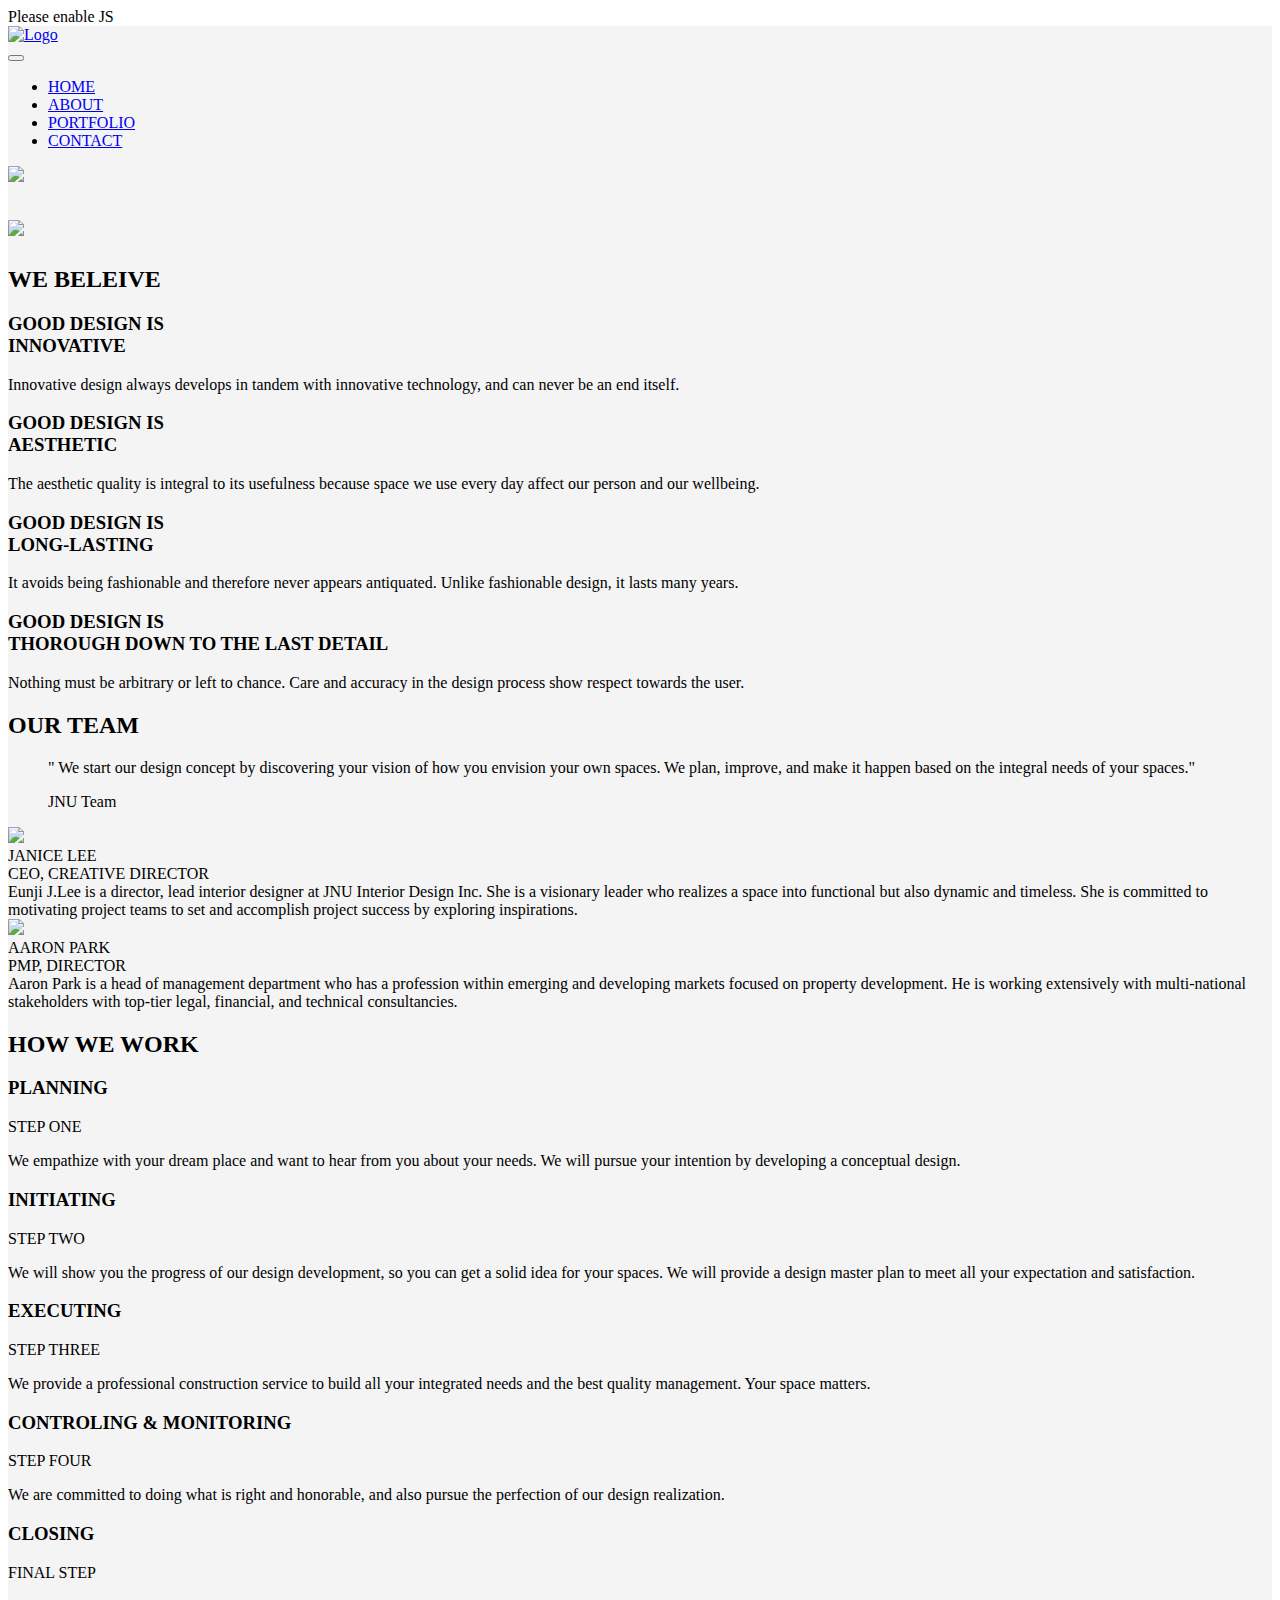
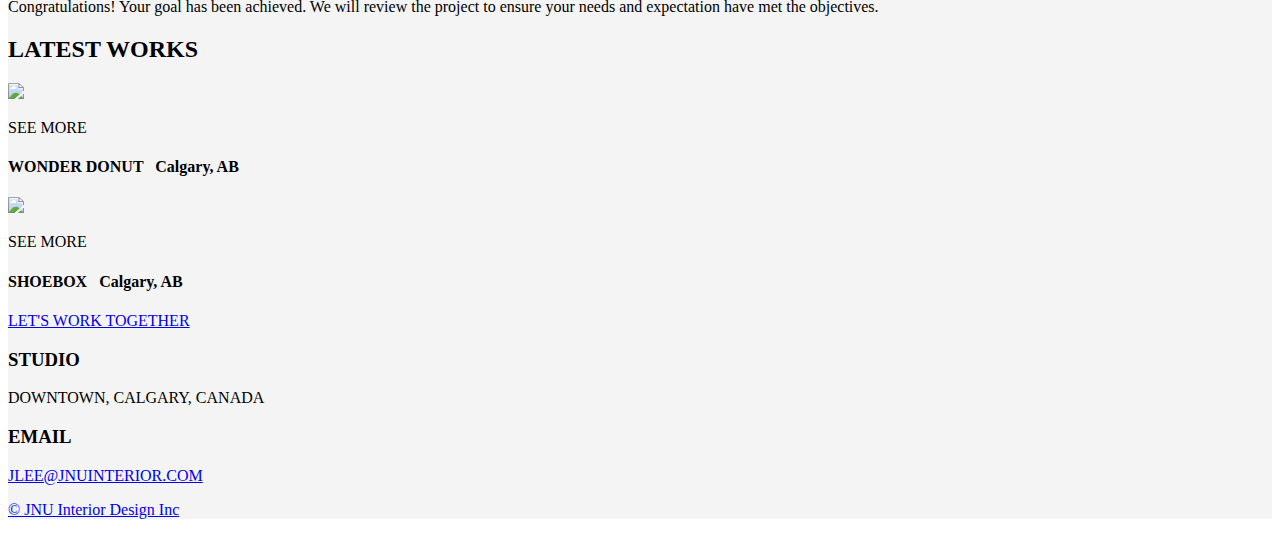
==== commit 0901f228: "Add files via upload" ====
--- a/about.html
+++ b/about.html
@@ -21,42 +21,19 @@
 		<meta name="viewport" content="width=device-width, initial-scale=1, maximum-scale=1">
 		
 		<!-- FAVICONS -->
-    <link rel="shortcut icon" href="images/favicon/favicon.png">
-    <link rel="apple-touch-icon" href="images/favicon/apple-touch-icon.png">
-    <link rel="apple-touch-icon" sizes="72x72" href="images/favicon/apple-touch-icon-72x72.png">
-    <link rel="apple-touch-icon" sizes="114x114" href="images/favicon/apple-touch-icon-114x114.png">
-		
-<!-- CSS -->
-    <!-- REVOLUTION STYLE SHEETS -->
-    <link href="revo-slider-5/css/settings.css" rel="stylesheet" type="text/css">
-    
-    <!-- PARTICLES ADD-ON FILES -->
-		<link rel="stylesheet" href="revo-slider-5/revolution-addons/particles/css/revolution.addon.particles.css?ver=1.0.3" type="text/css" media="all">
-
-    <!--  BOOTSTRAP -->
-		<link rel="stylesheet" href="css/bootstrap.min.css"> 
-	
-    <!--  GOOGLE FONT -->		
-		<link href='https://fonts.googleapis.com/css?family=Lato:300,400,700%7COpen+Sans:400,300,700' rel='stylesheet' type='text/css'>
-  
-    <!-- ICONS ELEGANT FONT & FONT AWESOME & LINEA ICONS  -->		
+
+		<!-- CSS -->
+		<link rel="stylesheet" href="css/bootstrap.min.css"> 	
+		<link href='https://fonts.googleapis.com/css?family=Lato:300,400,700%7COpen+Sans:400,300,700' rel='stylesheet' type='text/css'>	
 		<link rel="stylesheet" href="css/icons-fonts.css" >	
-	
-    <!--  CSS THEME -->		
 		<link rel="stylesheet" href="css/style.css" >
-	
-    <!-- ANIMATE -->	
 		<link rel='stylesheet' href="css/animate.min.css">
 		
-    <!-- IE Warning CSS -->
+    	<!-- IE Warning CSS -->
 		<!--[if lte IE 8]><link rel="stylesheet" type="text/css" href="css/ie-warning.css" ><![endif]-->
 		<!--[if lte IE 8]><link rel="stylesheet" type="text/css" href="css/ie8-fix.css" ><![endif]-->
-    
-    <!-- Magnific popup  in style.css	Owl Carousel Assets in style.css -->		
-	
-<!-- CSS end -->
-
-<!-- JS begin some js files in bottom of file-->
+
+	<!-- JS begin some js files in bottom of file-->
 		
 		<!-- HTML5 Shim and Respond.js IE8 support of HTML5 elements and media queries -->
 		<!-- WARNING: Respond.js doesn't work if you view the page via file:// -->
@@ -71,15 +48,15 @@
 	</head>
 	<body>
 	
-		<!-- LOADER -->	
-		<div id="loader-overflow">
+	<!-- LOADER -->	
+	<div id="loader-overflow">
       <div id="loader3">Please enable JS</div>
     </div>	
 
-		<div id="wrap" class="boxed ">
-			<div class="grey-bg"> <!-- Grey BG  -->	
+	<div id="wrap" class="boxed ">
+		<div class="grey-bg" style="background-color: #f4f4f4;"> <!-- Grey BG  -->	
 				
-				<!--[if lte IE 8]>
+		<!--[if lte IE 8]>
 				<div id="ie-container">
 					<div id="ie-cont-close">
 						<a href='#' onclick='javascript&#058;this.parentNode.parentNode.style.display="none"; return false;'><img src='images/ie-warn/ie-warning-close.jpg' style='border: none;' alt='Close'></a>
@@ -106,20 +83,20 @@
 				</div>
 				<![endif]-->
 
-				<!-- HEADER -->
-				<header id="nav" class="header header-1 black-header affix-on-mobile">
-				  <div class="header-wrapper">
-					<div class="container-m-30 clearfix">
+		<!-- HEADER -->
+		<header id="nav" class="header header-1 black-header affix-on-mobile">
+			<div class="header-wrapper">
+				<div class="container-m-30 clearfix">
 					  <div class="logo-row">
 					  
 						<!-- LOGO --> 
 						<div class="logo-container-2">
-                <div class="logo-2">
-                  <a href="index.html" class="clearfix">
-                    <img src="images/jnu-logo-03.png" class="logo-img" alt="Logo">
-                  </a>
-                </div>
-              </div>
+                			<div class="logo-2">
+                  				<a href="index.html" class="clearfix">
+                    			<img src="images/jnu-logo-03.png" class="logo-img" alt="Logo">
+                  				</a>
+                			</div>
+              			</div>
 						<!-- BUTTON --> 
 						<div class="menu-btn-respons-container">
 							<button type="button" class="navbar-toggle btn-navbar collapsed" data-toggle="collapse" data-target="#main-menu .navbar-collapse">
@@ -127,229 +104,170 @@
 							</button>
 						</div>
 					 </div>
-					</div>
-
-					<!-- MAIN MENU CONTAINER -->
-					<div class="main-menu-container">
-						
-						  <div class="container-m-30 clearfix">	
-						  
-								<!-- MAIN MENU -->
-								<div id="main-menu">
-								  <div class="navbar navbar-default" role="navigation">
-
-									<!-- MAIN MENU LIST -->
-									<nav class="collapse collapsing navbar-collapse right-1024">
+				</div>
+
+				<!-- MAIN MENU CONTAINER -->
+				<div class="main-menu-container">
+					<div class="container-m-30 clearfix">	
+						<!-- MAIN MENU -->
+						<div id="main-menu">
+							<div class="navbar navbar-default" role="navigation">
+								<!-- MAIN MENU LIST -->
+								<nav class="collapse collapsing navbar-collapse right-1024">
 									  <ul class="nav navbar-nav">
-                      
-                      <!-- MENU ITEM -->
-                      <li class="parent">
-                        <a href="index.html"><div class="main-menu-title">HOME</div></a>
-                      </li>
-
-                      <!-- MENU ITEM -->
-                      <li class="parent current">
-                        <a href="about.html"><div class="main-menu-title">ABOUT</div></a>
-                      </li>
-                      
-                      <!-- MEGA MENU ITEM -->
-                      <li class="parent megamenu">
-                        <a href="portfolio.html"><div class="main-menu-title">PORTFOLIO</div></a>
-                      </li>							
-                      
-                      <!-- MENU ITEM -->
-                      <li id="menu-contact-info-big" class="parent megamenu">
-                        <a href="contact.html"><div class="main-menu-title">CONTACT</div></a>
-                      </li>
-                    
+                      					<!-- MENU ITEM -->
+                     					<li class="parent">
+                        					<a href="index.html"><div class="main-menu-title">HOME</div></a>
+                      					</li>
+										<!-- MENU ITEM -->
+                      					<li class="parent current">
+                        					<a href="about.html"><div class="main-menu-title">ABOUT</div></a>
+                      					</li>
+										<!-- MEGA MENU ITEM -->
+                      					<li class="parent">
+                        					<a href="portfolio.html"><div class="main-menu-title">PORTFOLIO</div></a>
+                      					</li>							
+										<!-- MENU ITEM -->
+                      					<li id="parent" class="parent">
+                        					<a href="contact.html"><div class="main-menu-title">CONTACT</div></a>
+                      					</li>
 									  </ul>
-						  
-									</nav>
-
-								  </div>
-								</div>
-								<!-- END main-menu -->
-								
-						  </div>
-						  <!-- END container-m-30 -->
-						
-					</div>
-					<!-- END main-menu-container -->
-
+								</nav>
+							</div>
+						</div>
+						<!-- END main-menu -->		
+					</div>
+					<!-- END container-m-30 -->	
+				</div>
+				<!-- END main-menu-container -->
+
+			</div>
+			<!-- END header-wrapper -->	  
+		</header>
+		
+		<div class="page-section about-bg">
+			<img src="images/bg/work2.jpeg">
+			<h1><img src="images/JNU-LOGO.png"></h1>
+		</div>
+
+		<!-- FEATURES -->
+		<div class="container mt-150">
+			<div class="row">
+				  <div class="col-md-12">
+					<div class="">
+						  <h2 class="section-title">WE <span class="bold font-green">BELEIVE</span></h2>
+					</div>
 				  </div>
-				  <!-- END header-wrapper -->
-				  
-				</header>
-        <!-- PAGE TITLE LARGE IMG -->
-        <div class="page-title-cont page-title-large page-title-img pt-250" style="background-image: url(images/bg/work2.jpeg)">
-          <div class="relative container align-left">
-            <div class="row">
-               
-              <div class="col-md-8">
-                <h1 class="page-title">ABOUT US</h1>
-                <div class="page-sub-title">
-                  JNU Interior Design
-                </div>
-              </div>
-               
-              <div class="col-md-4">
-                <div class="breadcrumbs">
-                  <a href="index.html">Home</a><span class="slash-divider">/</span>ABOUT US
-                </div>
-              </div>
-              
-            </div>
-          </div>
-        </div>
- 
-				
-				<!-- ABOUT US 2 -->
-				<div id="about-us-link" class="page-section about-us-2-cont pt-100-cont">
-					<div class="container">
-            
-            <div class="row">
-              <div class="col-md-12 text-center wow fadeInUp" data-wow-duration="1s">
-                <img src="images/bg/logo-bg-04.png" alt="img">
-              </div>
-            </div>
-            
-					</div>
-        </div>
-
-		<!-- FEATURES 5 & TESTIMONIALS 1 -->
-    <div class="page-section p-110-cont">
-      <div class="container">
-
-        <div class="row">
-          <!-- TESTIMONIALS -->
-          <div class="col-md-5 pb-40">
-            <blockquote class="quote mb-0 pr-50-min-1169">
-              <p>" We start our design concept by discovering your vision of how you envision your own
-				spaces. We plan, improve, and make it happen based on the integral needs of your spaces."</p>
-              <footer>JNU Team</footer>
-             </blockquote>
-          </div>
-          
-          <!-- FEATURES -->
-          <div class="col-md-7">
-                
-            <div class="row">
-                
-              <div class="col-md-6 col-sm-6 pb-10">
-                <div class="fes5-box wow fadeIn" >
-                  <h3 class="accent">GOOD DESIGN IS INNOVATIVE</h3>
-                  <p>Innovative design always develops in tandem with innovative technology, and can never be an end itself.</p>
-                </div>
-              </div>
+			</div>
+		</div>
+
+    	<div class="page-section about-feature mt-50">
+      		<div class="container" >
+       			<div class="row">
+              		<div>
+                		<div class="fes5-box wow fadeIn" >
+							<i class="icon-arrows-check accent" style="font-size: 40px;"></i>
+                  			<h3 class="font-green">GOOD DESIGN IS<br><span class="">INNOVATIVE</span></h3>
+                  			<p>Innovative design always develops in tandem with innovative technology, and can never be an end itself.</p>
+                		</div>
+              		</div>
                   
-              <div class="col-md-6 col-sm-6 pb-10">
-                <div class="fes5-box wow fadeIn" data-wow-delay="200ms">
-                  <h3 class="accent">GOOD DESIGN IS AESTHETIC</h3>
-                  <p>The aesthetic quality is integral to its usefulness because space we use every day affect our person and our wellbeing.</p>
-                </div>
-              </div>
+              		<div>
+                		<div class="fes5-box wow fadeIn" data-wow-delay="200ms">
+							<i class="icon-arrows-check accent" style="font-size: 40px;"></i>
+                  			<h3 class="font-green">GOOD DESIGN IS<br><span class="">AESTHETIC</span></h3>
+                  			<p>The aesthetic quality is integral to its usefulness because space we use every day affect our person and our wellbeing.</p>
+                		</div>
+              		</div>
+
+					<div>
+                		<div class="fes5-box wow fadeIn" data-wow-delay="400ms">
+							<i class="icon-arrows-check accent" style="font-size: 40px;"></i>
+                  			<h3 class="font-green">GOOD DESIGN IS<br><span class="">LONG-LASTING</span></h3>
+                  			<p>It avoids being fashionable and therefore never appears antiquated. Unlike fashionable design, it lasts many years.</p>
+                		</div>
+              		</div>
                   
-            </div>
-                
-            <div class="row">
-                
-              <div class="col-md-6 col-sm-6 pb-10">
-                <div class="fes5-box wow fadeIn" data-wow-delay="400ms">
-                  <h3 class="accent">GOOD DESIGN IS LONG-LASTING</h3>
-                  <p>It avoids being fashionable and therefore never appears antiquated. Unlike fashionable design, it lasts many
-					years.</p>
-                </div>
-              </div>
-                  
-              <div class="col-md-6 col-sm-6 pb-10">
-                <div class="fes5-box wow fadeIn"  data-wow-delay="600ms">
-                  <h3 class="accent">GOOD DESIGN IS THOROUGH DOWN TO THE LAST DETAIL</h3>
-                  <p>Nothing must be arbitrary or left to chance. Care and accuracy in the design process
-					show respect towards the user.</p>
-                </div>
-              </div>
-              
-            </div>                    
-                
-          </div>
-          
-        </div>
-      </div>
-    </div>
-
-    <div id="about-us-link" class="page-section about-us-2-cont pt-100-cont" style="background-color:#fff; padding-top:0px;">
-      <div class="container">
-        <div class="row">
-          <div class="col-md-12">
-            <div class="mb-40">
-              <h2 class="section-title">OUR <span class="bold font-green">TEAM</span></h2>
-            </div>
-          </div>
-        </div>
-        
-      </div>
-    </div>
-
-				<!-- FEATURES 2 ad img right -->
-				<div class="page-section">
-					<div class="container-fluid">
-						<div class="director row">
-            
-							<div class="col-md-6 wow fadeInLeft equal-height ">
-								<div class="fes2-main-text-cont">
-									<div class="fes2-text-cont">
-										<span class="bold title-fs-45 font-green">JANICE LEE</span><br>
-										CEO, CREATIVE DIRECTOR
-									</div>
-									<div class="line-3-70 accent-bg"></div>
-									<div class="fes2-text-cont">Eunji J.Lee is a director, lead interior designer at JNU Interior Design Inc. She is a visionary leader who realizes a space into functional but
+              		<div>
+                		<div class="fes5-box wow fadeIn"  data-wow-delay="600ms">
+							<i class="icon-arrows-check accent" style="font-size: 40px;"></i>
+                  			<h3 class="font-green">GOOD DESIGN IS<br><span class="">THOROUGH DOWN TO THE LAST DETAIL</span></h3>
+                  			<p>Nothing must be arbitrary or left to chance. Care and accuracy in the design process
+										show respect towards the user.</p>
+                		</div>
+              		</div>              
+        		</div>
+      		</div>
+    	</div>
+
+		<!-- OUR TEAM -->
+    	<div id="about-us-link" class="page-section about-us-2-cont mt-150" style="padding-top:0px;">
+      		<div class="container">
+        		<div class="row">
+          			<div class="col-md-12">
+            			<div class="mb-40">
+              				<h2 class="section-title">OUR <span class="bold font-green">TEAM</span></h2>
+            			</div>
+          			</div>
+        		</div>
+      		</div>
+    	</div>
+
+		<div class="team-box container">
+			<div class="team-card state">
+				<blockquote class="quote mb-0">
+	  				<p>" We start our design concept by discovering your vision of how you envision your own
+						spaces. We plan, improve, and make it happen based on the integral needs of your spaces."</p>
+	  				<footer>JNU Team</footer>
+				 </blockquote>
+			  </div>
+			<!-- TEAM PICS 1 -->
+			<div class="team-card">
+				<div class="director row">
+					<div class="row">
+						<div class="fes2-img equal-height">
+							<img src="images/bg/portrait.jpeg"/>
+						</div>
+					</div>
+
+					<div class="wow fadeInLeft equal-height ">
+						<div class="fes2-main-text-cont">
+							<div class="fes2-text-cont">
+								<span class="bold title-fs-45 font-green">JANICE LEE</span><br>CEO, CREATIVE DIRECTOR
+							</div>
+							<div class="line-3-70 accent-bg"></div>
+							<div class="fes2-text-cont">Eunji J.Lee is a director, lead interior designer at JNU Interior Design Inc. She is a visionary leader who realizes a space into functional but
 										also dynamic and timeless. She is committed to motivating project teams to set and accomplish project success by exploring inspirations.</div>
-								</div>
-							</div>
-              
-							<div class="col-md-6">
-								<div class="row">
-									<div class="fes2-img equal-height">
-										<img src="images/bg/portrait.jpeg"/>
-									</div>
-								</div>
-							</div>
-              
-						</div>
-					</div>
-				</div>
-
-				<!-- FEATURES 3 ad img left -->
-				<div class="page-section">
-					<div class="container-fluid">
-						<div class="director row">
-							
-							<div class="col-md-6 left-50 wow fadeInRight equal-height">
-									<div class="fes3-main-text-cont">
-										<div class="fes3-text-cont">
-											<span class="bold title-fs-45 font-green">AARON PARK</span><br>
-										PMP DIRECTOR
-										</div>
-										<div class="line-3-100 accent-bg"></div>
-										<div class="fes2-text-cont">Aaron Park, PMP, director is a head of management department who has a profession within emerging and developing markets focused on
-											property development. He is working extensively with multi-national stakeholders with top-tier legal, financial, and technical consultancies.</div>
-									</div>
-							</div>
-              
-              <div class="col-md-6 right-50">
-								<div class="row">
-									<div class="fes3-img equal-height" >
-										<img src="images/bg/portrait2.jpeg" />
-									</div>
-								</div>
-							</div>
-              
-						</div>
-					</div>
-				</div>
+						</div>
+					</div>
+				</div>
+			</div>
+
+			<!-- TEAM PICS 2 -->
+			<div class="team-card">
+				<div class="director row">
+					<div class="row">
+						<div class="fes2-img equal-height">
+							<img src="images/bg/portrait2.jpeg"/>
+						</div>
+					</div>
+					
+					<div class="wow fadeInLeft equal-height ">
+						<div class="fes2-main-text-cont">
+							<div class="fes2-text-cont">
+								<span class="bold title-fs-45 font-green">AARON PARK</span><br>PMP, DIRECTOR
+							</div>
+							<div class="line-3-70 accent-bg"></div>
+							<div class="fes2-text-cont">Aaron Park is a head of management department who has a profession within emerging and developing markets focused on
+								property development. He is working extensively with multi-national stakeholders with top-tier legal, financial, and technical consultancies.</div>
+						</div>
+					</div>
+				</div>
+			</div>
+		</div>
 
         <!-- BLOG 2 -->
-       <!--
+        <!--
 		<div id="blog-link" class="page-section pt-110-b-30-cont">
           <div class="container">
                 
@@ -438,41 +356,23 @@
         </div>
       -->
 				
-	  <!-- FEATURES 4 our services -->
+	  	<!-- HOW WE WORK -->
 		<div id="services-link" class="page-section fes4-cont green-bg mt-150">
 			<div class="container font-white">
             	<div class="row">
-            
-              		<div class="col-xs-12 col-sm-4 col-md-4">
-                		<div class="fes4-box wow fadeIn">
-							<h2 class="section-title font-white" style="border-left-color:#fff;">HOW WE <span class="bold">WORK</span></h2>
-						</div>
-					</div>      
-
-					<div class="col-xs-12 col-sm-6 col-md-6">
-                		<div class="fes4-box wow fadeIn" data-wow-delay="200ms">
-							
-							<div>
-								Our professional five-phase process involves the foundation for everything we do. The entire steps frame the way we view the process of developing meaningful experiences. It is how we can assure our clients of clear understanding and factual timelines when we work together collaboratively towards a shared goal. 
-							</div>
-						</div>
-					</div>
-
-              		
-              
-				</div>
+          			<div class="col-md-12">
+            			<div class="mb-40">
+              				<h2 class="section-title font-white mb-80">HOW WE <span class="bold">WORK</span></h2>
+            			</div>
+          			</div>
+        		</div>
 
 				<div class="row">
-            		
-					
 					<div class="col-xs-12 col-sm-4 col-md-4">
                 		<div class="fes4-box wow fadeIn" data-wow-delay="800ms" >
 								  <div class="fes4-title-cont" >
-								  	<div class="fes4-box-icon">
-										<svg style="fill:#e6bd7b;" xmlns="http://www.w3.org/2000/svg" height=".7em" viewBox="0 0 512 512">
-											<!--! Font Awesome Free 6.4.0 by @fontawesome - https://fontawesome.com License - https://fontawesome.com/license (Commercial License) Copyright 2023 Fonticons, Inc. -->
-											<path d="M177.9 494.1c-18.7 18.7-49.1 18.7-67.9 0L17.9 401.9c-18.7-18.7-18.7-49.1 0-67.9l50.7-50.7 48 48c6.2 6.2 16.4 6.2 22.6 0s6.2-16.4 0-22.6l-48-48 41.4-41.4 48 48c6.2 6.2 16.4 6.2 22.6 0s6.2-16.4 0-22.6l-48-48 41.4-41.4 48 48c6.2 6.2 16.4 6.2 22.6 0s6.2-16.4 0-22.6l-48-48 41.4-41.4 48 48c6.2 6.2 16.4 6.2 22.6 0s6.2-16.4 0-22.6l-48-48 50.7-50.7c18.7-18.7 49.1-18.7 67.9 0l92.1 92.1c18.7 18.7 18.7 49.1 0 67.9L177.9 494.1z"/>
-										</svg>
+								  	<div class="fes7-box-icon">
+										<i class="icon-basic-notebook-pencil accent"></i>
 								  	</div>
 								  	<h3 class="accent"><span class="bold">PLANNING</span></h3>
 								  	<p>STEP ONE </p>
@@ -487,18 +387,13 @@
               		<div class="col-xs-12 col-sm-4 col-md-4">
                 		<div class="fes4-box wow fadeIn" data-wow-delay="1000ms">
 								  <div class="fes4-title-cont" >
-								  	<div class="fes4-box-icon">
-										<svg style="fill:#e6bd7b;" xmlns="http://www.w3.org/2000/svg" height=".7em" viewBox="0 0 512 512">
-											<!--! Font Awesome Free 6.4.0 by @fontawesome - https://fontawesome.com License - https://fontawesome.com/license (Commercial License) Copyright 2023 Fonticons, Inc. -->
-											<path d="M352 96c0 14.3-3.1 27.9-8.8 40.2L396 227.4c-23.7 25.3-54.2 44.1-88.5 53.6L256 192h0 0l-68 117.5c21.5 6.8 44.3 10.5 68.1 10.5c70.7 0 133.8-32.7 174.9-84c11.1-13.8 31.2-16 45-5s16 31.2 5 45C428.1 341.8 347 384 256 384c-35.4 0-69.4-6.4-100.7-18.1L98.7 463.7C94 471.8 87 478.4 78.6 482.6L23.2 510.3c-5 2.5-10.9 2.2-15.6-.7S0 501.5 0 496V440.6c0-8.4 2.2-16.7 6.5-24.1l60-103.7C53.7 301.6 41.8 289.3 31.2 276c-11.1-13.8-8.8-33.9 5-45s33.9-8.8 45 5c5.7 7.1 11.8 13.8 18.2 20.1l69.4-119.9c-5.6-12.2-8.8-25.8-8.8-40.2c0-53 43-96 96-96s96 43 96 96zm21 297.9c32.6-12.8 62.5-30.8 88.9-52.9l43.7 75.5c4.2 7.3 6.5 15.6 6.5 24.1V496c0 5.5-2.9 10.7-7.6 13.6s-10.6 3.2-15.6 .7l-55.4-27.7c-8.4-4.2-15.4-10.8-20.1-18.9L373 393.9zM256 128a32 32 0 1 0 0-64 32 32 0 1 0 0 64z"/>
-										</svg>
+								  	<div class="fes7-box-icon">
+										<i class="icon-software-paintroller accent"></i>
 								  	</div>
 								  	<h3 class="accent"><span class="bold">INITIATING</span></h3>
 								  	<p>STEP TWO</p>
 								  </div>
-								  <div>
-								    Let's brainstorm your concerns and needs together. We would love to ideate the solutions with you. How about defining 
-									the scope, schedule, and cost together? We will show you the progress of our design development, so you can get a solid idea for your spaces.
+								  <div> We will show you the progress of our design development, so you can get a solid idea for your spaces.
 									We will provide a design master plan to meet all your expectation and satisfaction.
 								  </div>
 						</div>
@@ -506,174 +401,99 @@
 					
 					<div class="col-xs-12 col-sm-4 col-md-4">
 						<div class="fes4-box wow fadeIn" data-wow-delay="600ms">
-										  <div class="fes4-title-cont" >
-											  <div class="fes4-box-icon">
-												<svg style="fill:#e6bd7b;" xmlns="http://www.w3.org/2000/svg" height=".7em" viewBox="0 0 576 512">
-													<!--! Font Awesome Free 6.4.0 by @fontawesome - https://fontawesome.com License - https://fontawesome.com/license (Commercial License) Copyright 2023 Fonticons, Inc. -->
-													<path d="M413.5 237.5c-28.2 4.8-58.2-3.6-80-25.4l-38.1-38.1C280.4 159 272 138.8 272 117.6V105.5L192.3 62c-5.3-2.9-8.6-8.6-8.3-14.7s3.9-11.5 9.5-14l47.2-21C259.1 4.2 279 0 299.2 0h18.1c36.7 0 72 14 98.7 39.1l44.6 42c24.2 22.8 33.2 55.7 26.6 86L503 183l8-8c9.4-9.4 24.6-9.4 33.9 0l24 24c9.4 9.4 9.4 24.6 0 33.9l-88 88c-9.4 9.4-24.6 9.4-33.9 0l-24-24c-9.4-9.4-9.4-24.6 0-33.9l8-8-17.5-17.5zM27.4 377.1L260.9 182.6c3.5 4.9 7.5 9.6 11.8 14l38.1 38.1c6 6 12.4 11.2 19.2 15.7L134.9 484.6c-14.5 17.4-36 27.4-58.6 27.4C34.1 512 0 477.8 0 435.7c0-22.6 10.1-44.1 27.4-58.6z"/>
-												</svg>
-											  </div>
-											  <h3 class="accent"><span class="bold">EXECUTING</span></h3>
-											  <p>STEP THREE</p>
-										  </div>
-										  <div>
-											  It is time to actualize your space. We provide a professional construction service to build all your integrated needs and the
-											  best quality management. Your space matters.
-										  </div>
-										</div>
-					  </div>
+							<div class="fes4-title-cont" >
+								<div class="fes7-box-icon">
+									<i class="icon-basic-hammer accent"></i>
+								</div>
+								<h3 class="accent"><span class="bold">EXECUTING</span></h3>
+								<p>STEP THREE</p>
+							</div>
+							<div>
+							We provide a professional construction service to build all your integrated needs and the best quality management. Your space matters.
+							</div>
+						</div>
+					</div>
 
             	</div>
 
-				<div class="row">
-            
-					
-								  
+				<div class="row">			  
 					<div class="col-xs-12 col-sm-4 col-md-4">
 					  <div class="fes4-box wow fadeIn" data-wow-delay="800ms" >
-										<div class="fes4-title-cont" >
-											<div class="fes4-box-icon">
-												<svg style="fill:#e6bd7b;" xmlns="http://www.w3.org/2000/svg" height=".7em" viewBox="0 0 384 512">
-													<!--! Font Awesome Free 6.4.0 by @fontawesome - https://fontawesome.com License - https://fontawesome.com/license (Commercial License) Copyright 2023 Fonticons, Inc. -->
-													<path d="M162.4 6c-1.5-3.6-5-6-8.9-6h-19c-3.9 0-7.5 2.4-8.9 6L104.9 57.7c-3.2 8-14.6 8-17.8 0L66.4 6c-1.5-3.6-5-6-8.9-6H48C21.5 0 0 21.5 0 48V224v22.4V256H9.6 374.4 384v-9.6V224 48c0-26.5-21.5-48-48-48H230.5c-3.9 0-7.5 2.4-8.9 6L200.9 57.7c-3.2 8-14.6 8-17.8 0L162.4 6zM0 288v32c0 35.3 28.7 64 64 64h64v64c0 35.3 28.7 64 64 64s64-28.7 64-64V384h64c35.3 0 64-28.7 64-64V288H0zM192 432a16 16 0 1 1 0 32 16 16 0 1 1 0-32z"/>
-												</svg>
-											</div>
-											<h3 class="accent"><span class="bold">CONTROLING & MONITORING</span></h3>
-											<p>STEP FOUR</p>
-										</div>
-										<div>
-											We are committed to doing what is right and honorable, and also pursue the perfection of our design
-											realization. 
-										</div>
+							<div class="fes4-title-cont" >
+								<div class="fes7-box-icon">
+									<i class="icon-basic-todo-txt accent"></i>
+								</div>
+								<h3 class="accent"><span class="bold">CONTROLING & MONITORING</span></h3>
+								<p>STEP FOUR</p>
+							</div>
+							<div>We are committed to doing what is right and honorable, and also pursue the perfection of our design realization. 
+							</div>
 						</div>
 					</div>
 
 					<div class="col-xs-12 col-sm-4 col-md-4">
 					  <div class="fes4-box wow fadeIn" data-wow-delay="1000ms">
-										<div class="fes4-title-cont" >
-											<div class="fes4-box-icon">
-												<svg style="fill:#e6bd7b;" xmlns="http://www.w3.org/2000/svg" height=".7em" viewBox="0 0 448 512">
-													<!--! Font Awesome Free 6.4.0 by @fontawesome - https://fontawesome.com License - https://fontawesome.com/license (Commercial License) Copyright 2023 Fonticons, Inc. -->
-													<path d="M438.6 105.4c12.5 12.5 12.5 32.8 0 45.3l-256 256c-12.5 12.5-32.8 12.5-45.3 0l-128-128c-12.5-12.5-12.5-32.8 0-45.3s32.8-12.5 45.3 0L160 338.7 393.4 105.4c12.5-12.5 32.8-12.5 45.3 0z"/>
-												</svg>
-											</div>
-											<h3 class="accent"><span class="bold">CLOSING</span></h3>
-											<p>FINAL STEP</p>
-										</div>
-										<div>
-											Congratulations! Your goal has been achieved. We will review the project to ensure your needs and expectation have met the
-											objectives.
-										</div>
-									  </div>
-					</div>              
-							  
+							<div class="fes4-title-cont" >
+								<div class="fes7-box-icon">
+									<i class="icon-arrows-circle-check accent"></i>
+								</div>
+								<h3 class="accent"><span class="bold">CLOSING</span></h3>
+								<p>FINAL STEP</p>
+							</div>
+							<div>Congratulations! Your goal has been achieved. We will review the project to ensure your needs and expectation have met the objectives.
+							</div>
+						</div>
+					</div>              		  
 				</div>
 			</div>
 		</div>
 
-		<!-- service category-->	
-		<div class="page-section" style="margin-top:150px;">
-				<!-- ADS 1 -->
-				<div class="page-section">
-					<div class="container">
-						<div class="row">
-							
-							<div class="col-md-6 left-50">
-									<div class="fes2-main-text-cont">
-										<div class="title-fs-45">
-											<span class="bold font-green">RESIDENTIAL</span>
-										</div>
-										<div class="line-3-100 accent-bg"></div>
-										<div class="fes2-text-cont">HOME, SWEET HOME. THIS IS THE PLACE TO FIND YOUR HAPPINESS.</div>
-                    <div class="mt-30">
-                      <a class="button medium thin hover-dark" href="gallery.html">GALLERY</a>
-                    </div>
-									</div>
-							</div>
-              
-              <div class="col-md-6 right-50 wow fadeInLeft">
-							
-									<div class="ads-img-cont" >
-                    <img src="images/bg/work2.jpeg" alt="img">
-                  </div>
-				
-							</div>
-              
-						</div>
-					</div>
-				</div> 
-
-				<!-- DIVIDER -->
-				<hr class="mt-0 mb-0">	        
-        
-				<!-- ADS 2 -->
-				<div class="page-section">
-					<div class="container">
-						<div class="row">
-							
-							<div class="col-md-6  ">
-									<div class="fes2-main-text-cont">
-										<div class="title-fs-45">
-											<span class="bold font-green">COMMERCIAL</span>
-										</div>
-										<div class="line-3-100 accent-bg"></div>
-										<div class="fes2-text-cont">WE MAKE A SPACE THAT STANDS OUT FROM THE CROWD.</div>
-                    <div class="mt-30">
-                      <a class="button medium thin hover-dark" href="gallery.html">GALLERY</a>
-                    </div>
-									</div>
-							</div>
-              
-              <div class="col-md-6 wow fadeInRight">
-								
-									<div class="ads-img-cont" >
-                    <img src="images/bg/work3.jpeg" alt="img">
-                  </div>
-							
-							</div>
-              
-						</div>
-					</div>
-				</div>        
-
-				<!-- DIVIDER -->
-				<hr class="mt-0 mb-0">
-        
-       			<!-- ADS 3 -->
-				<div class="page-section">
-					<div class="container">
-						<div class="row">
-							
-							<div class="col-md-6 left-50">
-									<div class="fes2-main-text-cont">
-										<div class="title-fs-45">
-											<span class="bold font-green">DESIGN<span style="font-size: 30px; margin: 0 10px;">&</span>PROJECT MANAGEMENT</span>
-										</div>
-										<div class="line-3-100 accent-bg"></div>
-										<div class="fes2-text-cont">WE DESIGN & WE BUILD FROM SCRATCH TO COMPLETION.</div>
-                    <div class="mt-30">
-                      <a class="button medium thin hover-dark" href="gallery.html">GALLERY</a>
-                    </div>
-									</div>
-							</div>
-              
-              <div class="col-md-6 right-50 wow fadeInLeft">
-							
-									<div class="ads-img-cont" >
-                    <img src="images/bg/work5.jpeg" alt="img">
-                  </div>
-				
-							</div>
-              
-						</div>
-					</div>
-				</div> 
+		<!-- PORTFOLIO -->
+        <div class="page-section mt-80 mb-50">
+			<div class="relative">
+			
+			  <div class="mt-50 mb-50 text-center">
+				<h2 class="section-title-2">LATEST <span class="bold font-green">WORKS</span></h2>
+			  </div>
+			  
+			  <div class="row port">
+				<div class="port-box">
+				  <div class="port-img">
+					<a href="portfolio.html"><img src="./images/portfolio/wonder3.jpg"></a>
+					<i class="icon icon-basic-magnifier"></i>
+					<p>SEE MORE</p>
+				  </div>
+				  <h4 class="font-green font-bold">WONDER DONUT &nbsp;
+					<span class="accent font-normal">Calgary, AB</span>
+				  </h4>
+				</div>
+  
+				<div class="port-box">
+				  <div class="port-img">
+					<a href="portfolio.html"><img src="./images/portfolio/shoe6.jpg"></a>
+					<i class="icon icon-basic-magnifier"></i>
+					<p>SEE MORE</p>
+				  </div>
+				  <h4 class="font-green font-bold">SHOEBOX &nbsp;
+					<span class="accent font-normal">Calgary, AB</span>
+				  </h4>
+				</div>
+  
+			  </div>
+  
+			</div>
 		</div>
-        <!-- CONTACT INFO SECTION 1 -->
+
+		<!-- Work together button  -->
+        <div class="port-view-more-cont-dark">
+			<a class="port-view-more-dark " href="contact.html">LET'S WORK TOGETHER</a>
+		</div>
+
+        <!-- CONTACT INFO -->
         <div class="contactinfo page-section p-110-cont">
 			<div class="container">
 			  <div class="row">
-			  
+			
 				<div class="col-md-4 col-sm-6">
 				  <div class="cis-cont">
 					<div class="cis-icon">
@@ -685,6 +505,7 @@
 					</div>
 				  </div>
 				</div>
+  
 				<div class="col-md-4 col-sm-6">
 				  <div class="cis-cont">
 					<div class="cis-icon">
@@ -713,7 +534,7 @@
 				-->
 			  </div>
 			</div>        
-		  </div>         
+		</div>          
 
         <!-- FOOTER 1 -->
         <footer class="page-section text-center pt-100-b-80-cont">
@@ -721,93 +542,49 @@
                     
             <!-- Social Links -->
             <div class="footer-soc-a">
-              <a href="#" title="Facebook" target="_blank"><i class="fa fa-facebook"></i></a>
-              <a href="#" title="Twitter" target="_blank"><i class="fa fa-twitter"></i></a>
-              <a href="#" title="Behance" target="_blank"><i class="fa fa-behance"></i></a>
-              <a href="#" title="LinkedIn+" target="_blank"><i class="fa fa-linkedin"></i></a>
-              <a href="#" title="Dribbble" target="_blank"><i class="fa fa-dribbble"></i></a>
-            </div>
+				<a href="#" title="Facebook" target="_blank"><i class="fa fa-facebook"></i></a>
+				<a href="https://www.instagram.com/jnuinteriordesign/" title="instagram" target="_blank"><i class="fa fa-instagram"></i></a>
+				<a href="https://www.linkedin.com/in/jnuinteriordesign/" title="LinkedIn+" target="_blank"><i class="fa fa-linkedin"></i></a>
+			</div>
 
             <!-- Copyright -->
             <div class="footer-copy">
-              <a href="#" target="_blank">&copy; JNU Interior Design 2023</a>
+              <a href="#" target="_blank">&copy; JNU Interior Design Inc</a>
             </div>
                     
           </div>
         </footer>
   
-				<!-- BACK TO TOP -->
-				<p id="back-top">
+		<!-- BACK TO TOP -->
+		<p id="back-top">
           <a href="#top" title="Back to Top"><span class="icon icon-arrows-up"></span></a>
         </p>
         
-			</div><!-- End BG -->	
-		</div><!-- End wrap -->	
-			
-<!-- JS begin -->
-
-		<!-- jQuery  -->
-		<script src="js/jquery-1.11.2.min.js"></script>
-
-		<!-- Include all compiled plugins (below), or include individual files as needed -->
+		</div><!-- End BG -->	
+	</div><!-- End wrap -->	
+
+	<!-- jQuery  -->
+	<script src="js/jquery-1.11.2.min.js"></script>
+
+	<!-- Include all compiled plugins (below), or include individual files as needed -->
     <script src="js/bootstrap.min.js"></script>		
 
-		<!-- MAGNIFIC POPUP -->
-		<script src='js/jquery.magnific-popup.min.js'></script>
-    
-    <!-- PORTFOLIO SCRIPTS -->
-    <script src="js/isotope.pkgd.min.js"></script>
     <script src="js/imagesloaded.pkgd.min.js"></script>
-    <script src="js/masonry.pkgd.min.js"></script>
-    
-    <!-- COUNTER -->
-    <script src="js/jquery.countTo.js"></script>
-    
+
     <!-- APPEAR -->    
     <script src="js/jquery.appear.js"></script>
-    
-    <!-- OWL CAROUSEL -->    
-    <script src="js/owl.carousel.min.js"></script>
-    
+
     <!-- HEADER BELOW -->
-		<script src="js/jquery.sticky.js"></script>
-    
-    <!-- GOOLE MAP --> 
-    <script src="https://maps.google.com/maps/api/js?key=INSERT-YOUR-API-KEY-HERE"></script>
-    <script src="js/gmap3.min.js"></script>
+	<script src="js/jquery.sticky.js"></script>
     
     <!--[if lt IE 10]><script src="js/jquery.placeholder.js"></script><![endif]--> 
     
-    <!-- FORMS VALIDATION	-->
-		<script src="js/jquery.validate.min.js"></script>
-		<script src="js/contact-form-validation.min.js"></script>
-    
     <!-- ONE PAGE NAV -->
-		<script src="js/jquery.nav.js"></script>
+	<script src="js/jquery.nav.js"></script>
+
     <script>
       $(document).ready(function() {
-				//ONE PAGE NAV	---------------------------------------------------------------------------
-					var top_offset = $('header').height() - 1;  // get height of fixed navbar
-
-					$('#nav-onepage').onePageNav({
-						currentClass: 'current',
-						changeHash: false,
-						scrollSpeed: 700,
-						scrollOffset: top_offset,
-						scrollThreshold: 0.5,
-						filter: '',
-						easing: 'swing',
-						begin: function() {
-							//I get fired when the animation is starting
-						},
-						end: function() {
-							//I get fired when the animation is ending
-						},
-						scrollChange: function($currentListItem) {
-							//I get fired when you enter a section and I pass the list item of the section
-						}
-					});
-          
+
           $('.navbar-nav li a').click(function(event) {
             $('.navbar-collapse').collapse('hide');
             if ($('#nav').hasClass('transparent-fix')){
@@ -815,108 +592,20 @@
             }
           });
           
-          //HEADER BELOW	---------------------------------------------------------------------
-					$("#nav-below").sticky({topSpacing:0});  
-          
-      });//END document.ready 
+      });
+
+	  $(window).scroll(function(){
+		  if ($(this).scrollTop() > 50) {
+		   $('#nav').addClass('affix');
+		  } else {
+		   $('#nav').removeClass('affix');
+		  }
+		});
+
     </script>
-    
+	
     <!-- MAIN SCRIPT -->
-		<script src="js/main.js"></script>
-		
-		<!-- REVOSLIDER SCRIPTS  -->
-    <script src="revo-slider-5/js/jquery.themepunch.tools.min.js" >
-    </script>
-    <script src="revo-slider-5/js/jquery.themepunch.revolution.min.js" >
-    </script>
-    
-    <!-- PARTICLES ADD-ON FILES -->
-		<script src="revo-slider-5/revolution-addons/particles/js/revolution.addon.particles.min.js?ver=1.0.3"></script>
-    
-    <!-- SLIDER REVOLUTION 5.0 EXTENSIONS  
-      (Load Extensions only on Local File Systems ! 
-      The following part can be removed on Server for On Demand Loading) -->
-    <script src="revo-slider-5/js/extensions/revolution.extension.actions.min.js"></script>
-    <script src="revo-slider-5/js/extensions/revolution.extension.carousel.min.js"></script>
-    <script src="revo-slider-5/js/extensions/revolution.extension.kenburn.min.js"></script>
-    <script src="revo-slider-5/js/extensions/revolution.extension.layeranimation.min.js"></script>
-    <script src="revo-slider-5/js/extensions/revolution.extension.migration.min.js"></script>
-    <script src="revo-slider-5/js/extensions/revolution.extension.navigation.min.js"></script>
-    <script src="revo-slider-5/js/extensions/revolution.extension.parallax.min.js"></script>
-    <script src="revo-slider-5/js/extensions/revolution.extension.slideanims.min.js"></script>
-    <script src="revo-slider-5/js/extensions/revolution.extension.video.min.js"></script>
-      
-    <!-- SLIDER REVOLUTION INITIALIZATION  -->
-		<script>
-		
-			var tpj=jQuery;
-			var revapi8;
-			tpj(document).ready(function() {
-				if(tpj("#rev_slider_280_1").revolution == undefined){
-					revslider_showDoubleJqueryError("#rev_slider_280_1");
-				}else{
-					revapi8 = tpj("#rev_slider_280_1").show().revolution({
-						sliderType:"hero",
-						jsFileLocation:"revo-slider-5/js/",
-						sliderLayout:"fullscreen",
-						dottedOverlay:"none",
-						delay:9000,
-						particles: {startSlide: "first", endSlide: "last", zIndex: "1",
-							particles: {
-								number: {value: 90}, color: {value: "#fff"},
-								shape: {
-									type: "circle", stroke: {width: 0, color: "#fff", opacity: 1},
-									image: {src: ""}
-								},
-								opacity: {value: 0.8, random: false, min: 0.25, anim: {enable: false, speed: 1, opacity_min: 0, sync: false}},
-								size: {value: 2, random: true, min: 1, anim: {enable: false, speed: 40, size_min: 0.1, sync: false}},
-								line_linked: {enable: true, distance: 150, color: "#fff", opacity: 0.5, width: 1},
-								move: {enable: true, speed: 1, direction: "none", random: true, min_speed: 3, straight: false, out_mode: "out"}},
-							interactivity: {
-								events: {onhover: {enable: true, mode: "repulse"}, onclick: {enable: false, mode: "bubble"}},
-								modes: {grab: {distance: 400, line_linked: {opacity: 0.5}}, bubble: {distance: 400, size: 40, opacity: 1}, repulse: {distance: 75}}
-							}
-						},
-						navigation: {
-						},
-						responsiveLevels:[1240,1024,778,480],
-						visibilityLevels:[1240,1024,778,480],
-						gridwidth:[1240,1024,778,480],
-						gridheight:[868,768,960,720],
-						lazyType:"none",
-          parallax: {
-            type: "off",
-            origo: "slidercenter",
-            speed: 1000,
-            levels: [0],
-            type: "scroll",
-            disable_onmobile: "on"
-          },
-						shadow:0,
-						spinner:"spinner0",
-						autoHeight:"off",
-						fullScreenAutoWidth:"off",
-						fullScreenAlignForce:"off",
-						fullScreenOffsetContainer: "#nav-below",
-						fullScreenOffset: "",
-						disableProgressBar:"on",
-						hideThumbsOnMobile:"off",
-						hideSliderAtLimit:0,
-						hideCaptionAtLimit:0,
-						hideAllCaptionAtLilmit:0,
-						debugMode:false,
-						fallbacks: {
-							simplifyAll:"off",
-							disableFocusListener:false,
-						}
-					});
-				}
-
-                RsParticlesAddOn(revapi8);
-			});	/*ready*/
-		</script>
-
-<!-- JS end -->	
+	<script src="js/main.js"></script>
 	
 	</body>
 </html>		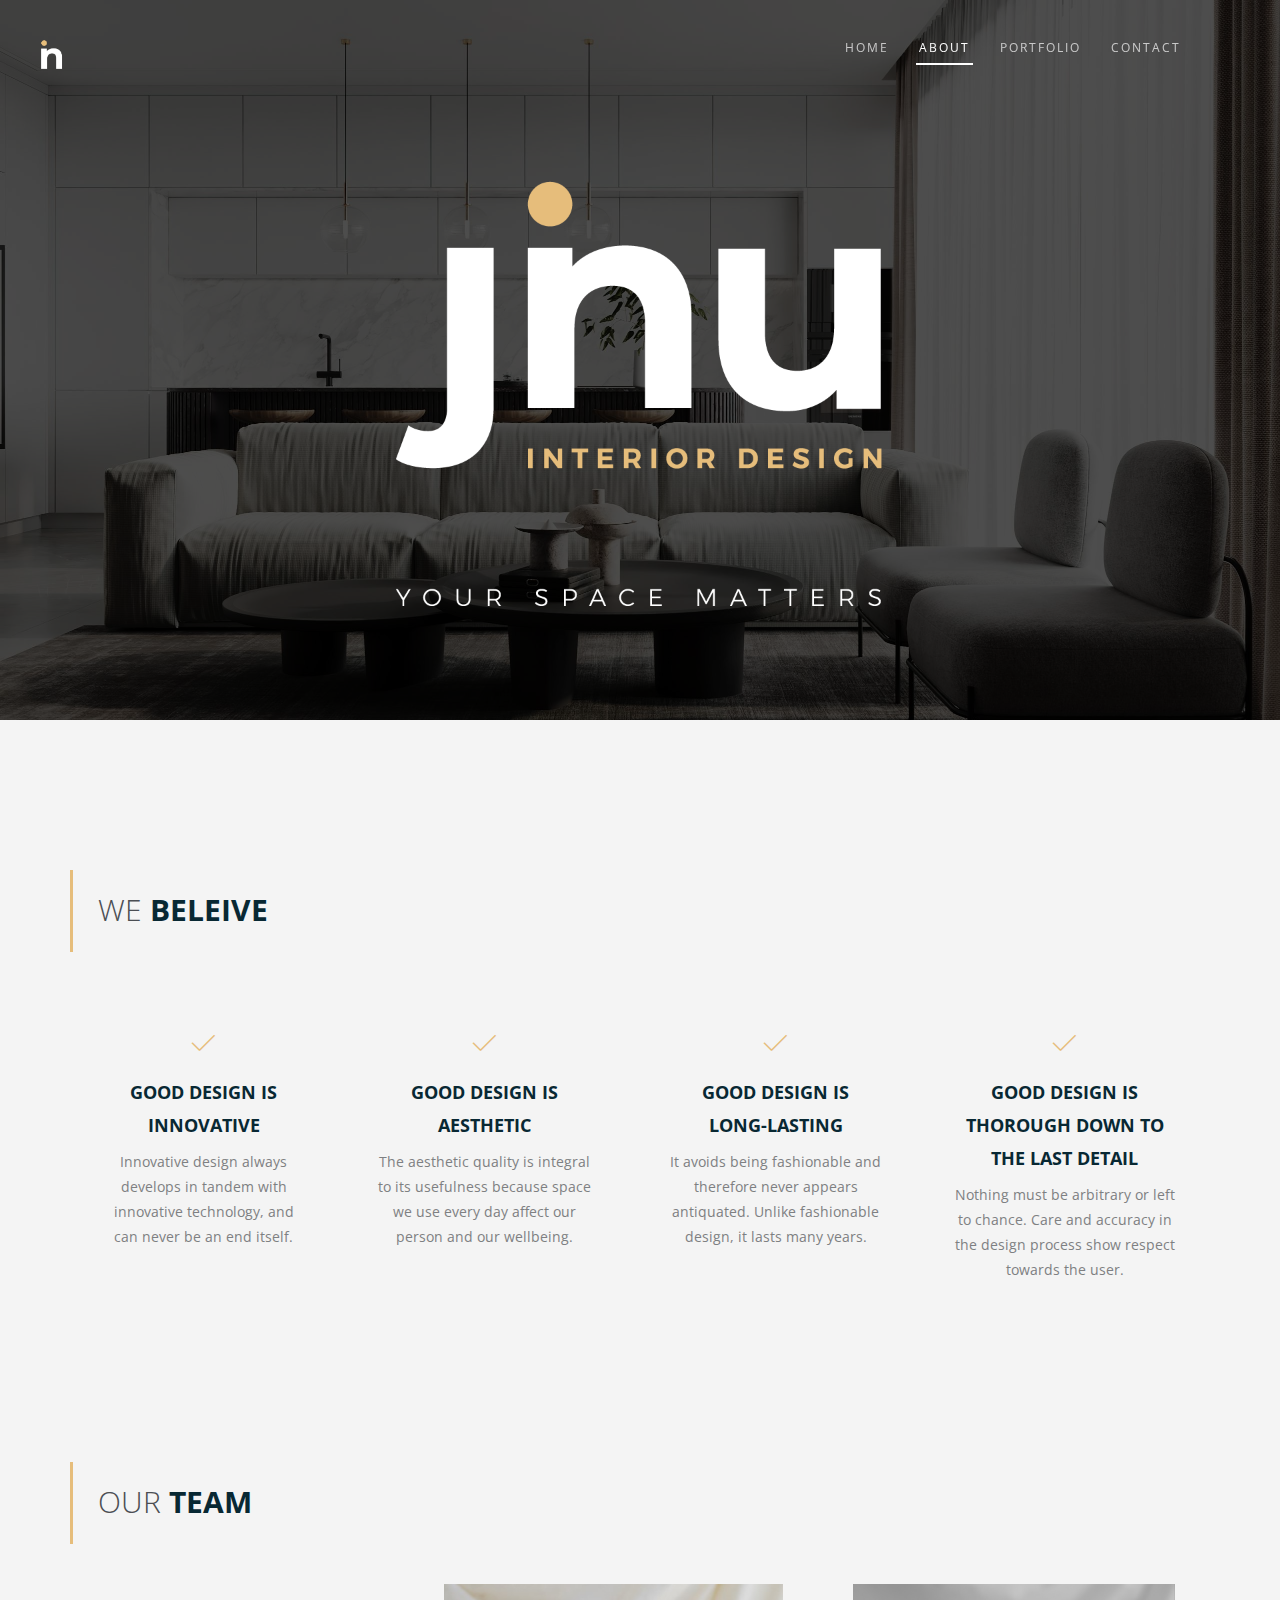
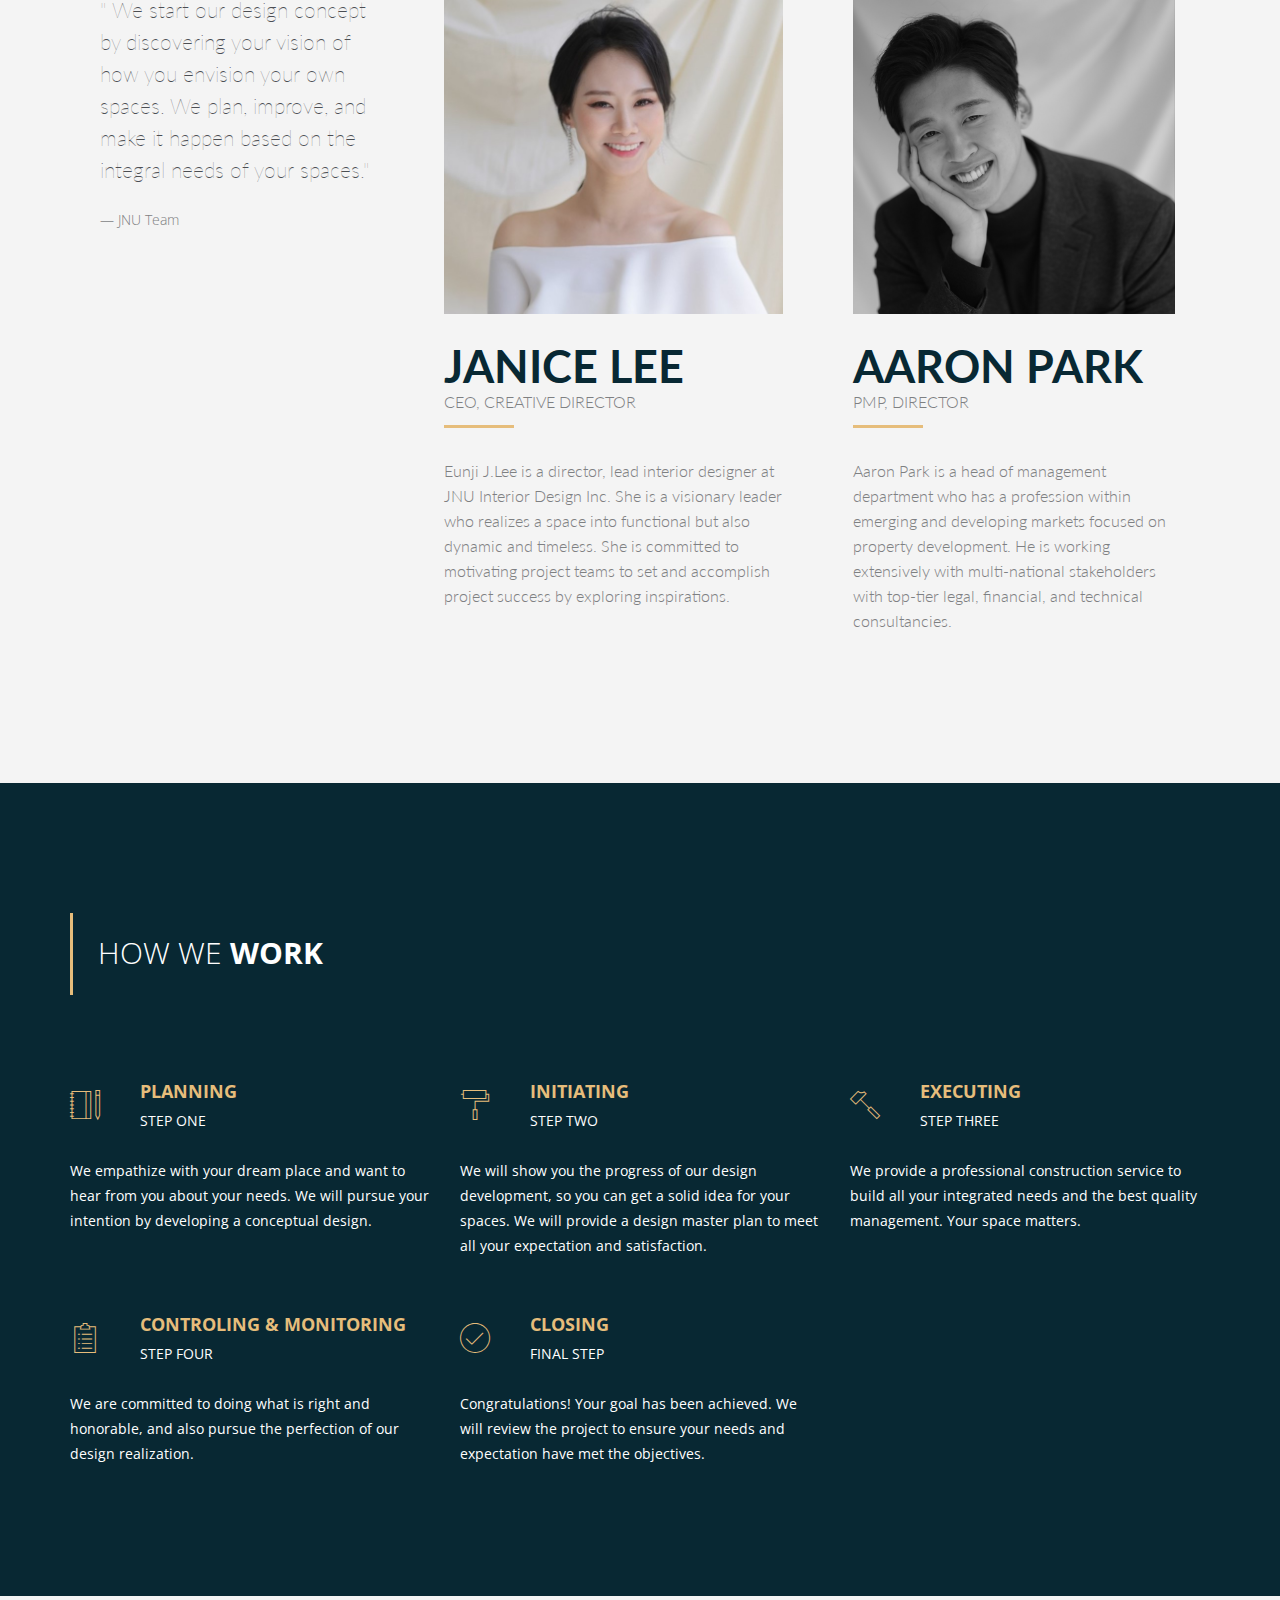
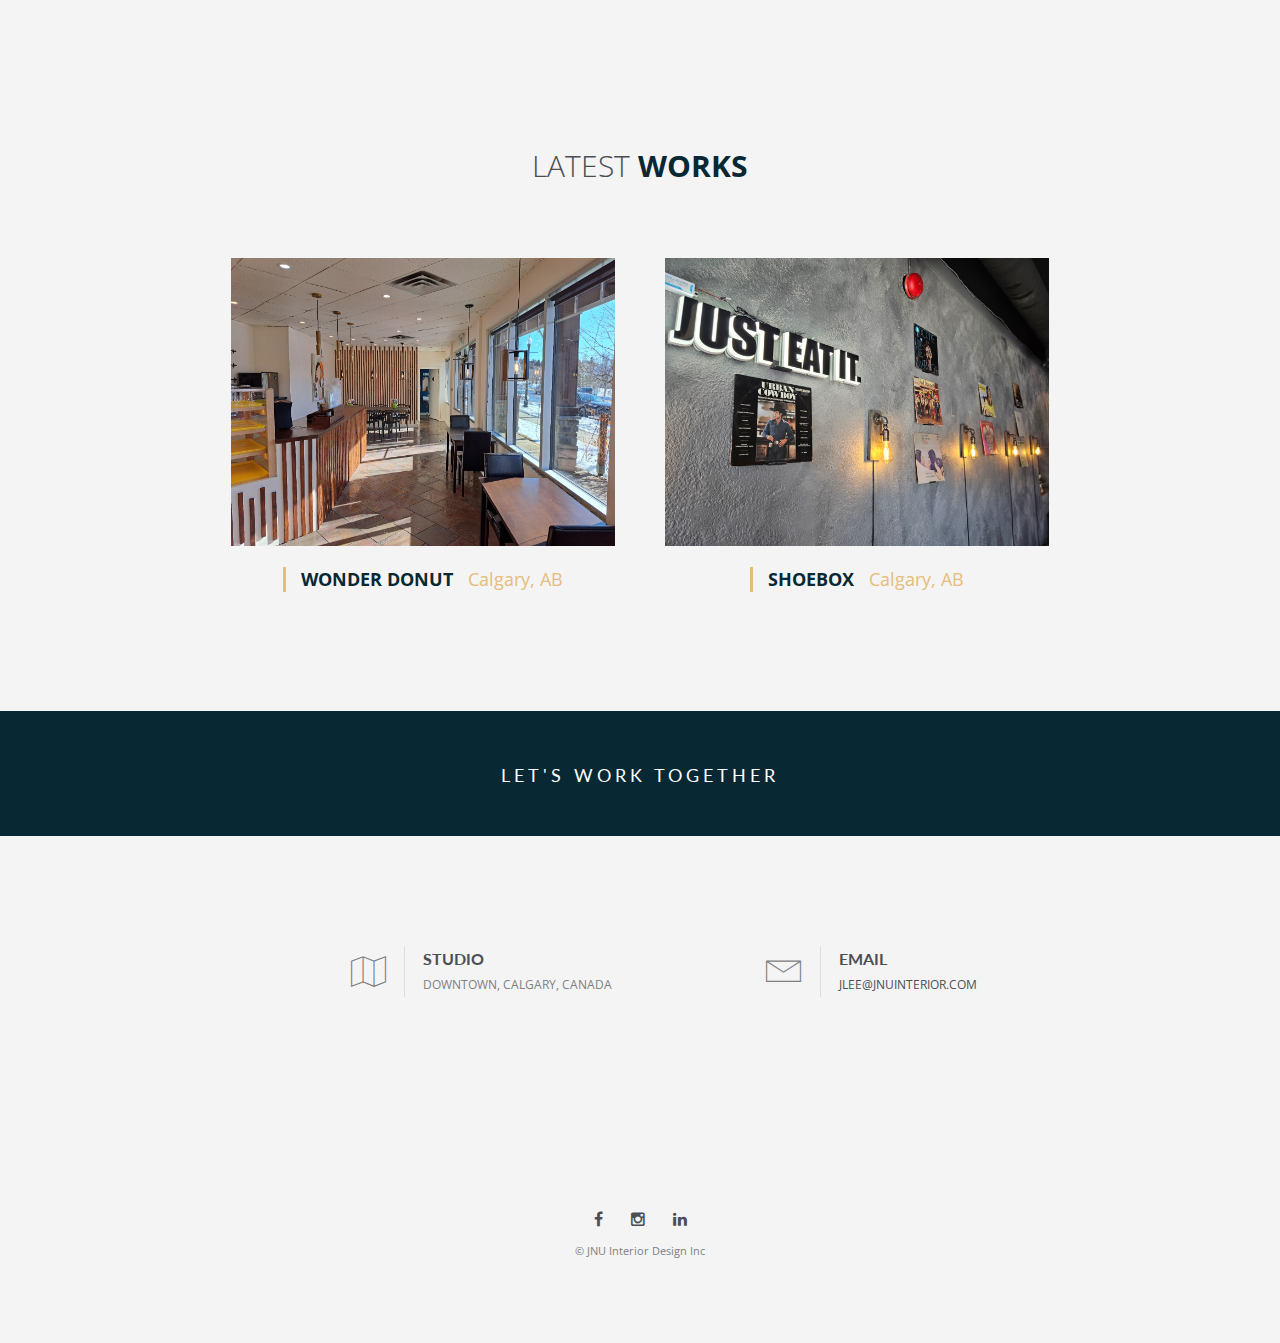
==== commit 8bc617d2: "Add files via upload" ====
--- a/about.html
+++ b/about.html
@@ -21,7 +21,12 @@
 		<meta name="viewport" content="width=device-width, initial-scale=1, maximum-scale=1">
 		
 		<!-- FAVICONS -->
-
+		<link rel="apple-touch-icon" sizes="180x180" href="favicon/apple-touch-icon.png">
+		<link rel="icon" type="image/png" sizes="32x32" href="favicon/favicon-32x32.png">
+		<link rel="icon" type="image/png" sizes="16x16" href="favicon/favicon-16x16.png">
+		<link rel="icon" type="image/png" sizes="16x16" href="favicon/favicon.ico">
+		<link rel="manifest" href="favicon/site.webmanifest">
+		
 		<!-- CSS -->
 		<link rel="stylesheet" href="css/bootstrap.min.css"> 	
 		<link href='https://fonts.googleapis.com/css?family=Lato:300,400,700%7COpen+Sans:400,300,700' rel='stylesheet' type='text/css'>	
--- a/css/icons-fonts.css
+++ b/css/icons-fonts.css
@@ -0,0 +1,7 @@
+@charset "UTF-8";
+@font-face{font-family:"linea-icons";src:url(../fonts/linea-icons.eot);src:url(../fonts/linea-icons.eot?#iefix) format("embedded-opentype"),url(../fonts/linea-icons.woff) format("woff"),url(../fonts/linea-icons.ttf) format("truetype"),url(../fonts/linea-icons.svg#linea-icons) format("svg");font-weight:400;font-style:normal}[data-icon]:before{font-family:"linea-icons"!important;content:attr(data-icon);font-style:normal!important;font-weight:400!important;font-variant:normal!important;text-transform:none!important;speak:none;line-height:1;-webkit-font-smoothing:antialiased;-moz-osx-font-smoothing:grayscale}[class^="icon-"]:before,[class*=" icon-"]:before{font-family:"linea-icons"!important;font-style:normal!important;font-weight:400!important;font-variant:normal!important;text-transform:none!important;speak:none;line-height:1;-webkit-font-smoothing:antialiased;-moz-osx-font-smoothing:grayscale}.icon-arrows-anticlockwise:before{content:"a"}.icon-music-bell:before{content:"\e05d"}.icon-music-cd:before{content:"\e05e"}.icon-music-headphones:before{content:"\e063"}.icon-music-ipod:before{content:"\e064"}.icon-music-loudspeaker:before{content:"\e065"}.icon-music-microphone-old:before{content:"\e067"}.icon-music-mixer:before{content:"\e068"}.icon-music-mute:before{content:"\e069"}.icon-music-note-multiple:before{content:"\e06a"}.icon-music-note-single:before{content:"\e06b"}.icon-music-pause-button:before{content:"\e06c"}.icon-music-play-button:before{content:"\e06d"}.icon-music-record:before{content:"\e071"}.icon-music-repeat-button:before{content:"\e073"}.icon-music-rewind-button:before{content:"\e074"}.icon-music-shuffle-button:before{content:"\e075"}.icon-music-stop-button:before{content:"\e076"}.icon-music-tape:before{content:"\e077"}.icon-music-volume-down:before{content:"\e078"}.icon-music-volume-up:before{content:"\e079"}.icon-ecommerce-bag:before{content:"\e07a"}.icon-ecommerce-bag-check:before{content:"\e07b"}.icon-ecommerce-bag-download:before{content:"\e07d"}.icon-ecommerce-bag-minus:before{content:"\e07e"}.icon-ecommerce-bag-plus:before{content:"\e07f"}.icon-ecommerce-bag-refresh:before{content:"\e080"}.icon-ecommerce-bag-remove:before{content:"\e081"}.icon-ecommerce-bag-search:before{content:"\e082"}.icon-ecommerce-bag-upload:before{content:"\e083"}.icon-ecommerce-banknote:before{content:"\e084"}.icon-ecommerce-banknotes:before{content:"\e085"}.icon-ecommerce-creditcard:before{content:"\e09e"}.icon-ecommerce-diamond:before{content:"\e09f"}.icon-ecommerce-dollar:before{content:"\e0a0"}.icon-ecommerce-gift:before{content:"\e0a3"}.icon-ecommerce-graph1:before{content:"\e0a4"}.icon-ecommerce-graph2:before{content:"\e0a5"}.icon-ecommerce-graph3:before{content:"\e0a6"}.icon-ecommerce-graph-decrease:before{content:"\e0a7"}.icon-ecommerce-graph-increase:before{content:"\e0a8"}.icon-ecommerce-megaphone:before{content:"\e0ac"}.icon-ecommerce-money:before{content:"\e0ad"}.icon-ecommerce-receipt:before{content:"\e0b1"}.icon-ecommerce-sale:before{content:"\e0c7"}.icon-ecommerce-sales:before{content:"\e0c8"}.icon-ecommerce-ticket:before{content:"\e0c9"}.icon-ecommerce-wallet:before{content:"\e0cb"}.icon-basic-accelerator:before{content:"\e160"}.icon-basic-alarm:before{content:"\e161"}.icon-basic-anchor:before{content:"\e162"}.icon-basic-anticlockwise:before{content:"\e163"}.icon-basic-archive:before{content:"\e164"}.icon-basic-archive-full:before{content:"\e165"}.icon-basic-ban:before{content:"\e166"}.icon-basic-bolt:before{content:"\e16b"}.icon-basic-book:before{content:"\e16c"}.icon-basic-book-pencil:before{content:"\e16e"}.icon-basic-bookmark:before{content:"\e16f"}.icon-basic-calculator:before{content:"\e170"}.icon-basic-case:before{content:"\e174"}.icon-basic-chronometer:before{content:"\e175"}.icon-basic-clessidre:before{content:"\e176"}.icon-basic-clock:before{content:"\e177"}.icon-basic-clockwise:before{content:"\e178"}.icon-basic-cloud:before{content:"\e179"}.icon-basic-compass:before{content:"\e17b"}.icon-basic-cup:before{content:"\e17c"}.icon-basic-display:before{content:"\e17e"}.icon-basic-download:before{content:"\e17f"}.icon-basic-exclamation:before{content:"\e180"}.icon-basic-eye:before{content:"\e181"}.icon-basic-eye-closed:before{content:"\e182"}.icon-basic-flag1:before{content:"\e184"}.icon-basic-flag2:before{content:"\e185"}.icon-basic-floppydisk:before{content:"\e186"}.icon-basic-folder:before{content:"\e187"}.icon-basic-folder-multiple:before{content:"\e188"}.icon-basic-gear:before{content:"\e189"}.icon-basic-geolocalize-01:before{content:"\e18a"}.icon-basic-geolocalize-05:before{content:"\e18b"}.icon-basic-globe:before{content:"\e18c"}.icon-basic-gunsight:before{content:"\e18d"}.icon-basic-hammer:before{content:"\e18e"}.icon-basic-headset:before{content:"\e18f"}.icon-basic-heart:before{content:"\e190"}.icon-basic-heart-broken:before{content:"\e191"}.icon-basic-helm:before{content:"\e192"}.icon-basic-home:before{content:"\e193"}.icon-basic-info:before{content:"\e194"}.icon-basic-ipod:before{content:"\e195"}.icon-basic-joypad:before{content:"\e196"}.icon-basic-key:before{content:"\e197"}.icon-basic-keyboard:before{content:"\e198"}.icon-basic-laptop:before{content:"\e199"}.icon-basic-life-buoy:before{content:"\e19a"}.icon-basic-lightbulb:before{content:"\e19b"}.icon-basic-link:before{content:"\e19c"}.icon-basic-lock:before{content:"\e19d"}.icon-basic-lock-open:before{content:"\e19e"}.icon-basic-magic-mouse:before{content:"\e19f"}.icon-basic-magnifier:before{content:"\e1a0"}.icon-basic-magnifier-minus:before{content:"\e1a1"}.icon-basic-magnifier-plus:before{content:"\e1a2"}.icon-basic-mail:before{content:"\e1a3"}.icon-basic-mail-multiple:before{content:"\e1a4"}.icon-basic-mail-open:before{content:"\e1a5"}.icon-basic-mail-open-text:before{content:"\e1a6"}.icon-basic-male:before{content:"\e1a7"}.icon-basic-map:before{content:"\e1a8"}.icon-basic-message:before{content:"\e1a9"}.icon-basic-message-multiple:before{content:"\e1aa"}.icon-basic-message-txt:before{content:"\e1ab"}.icon-basic-mixer2:before{content:"\e1ac"}.icon-basic-mouse:before{content:"\e1ad"}.icon-basic-notebook:before{content:"\e1ae"}.icon-basic-notebook-pen:before{content:"\e1af"}.icon-basic-notebook-pencil:before{content:"\e1b0"}.icon-basic-paperplane:before{content:"\e1b1"}.icon-basic-pencil-ruler:before{content:"\e1b2"}.icon-basic-pencil-ruler-pen:before{content:"\e1b3"}.icon-basic-photo:before{content:"\e1b4"}.icon-basic-picture:before{content:"\e1b5"}.icon-basic-picture-multiple:before{content:"\e1b6"}.icon-basic-pin1:before{content:"\e1b7"}.icon-basic-pin2:before{content:"\e1b8"}.icon-basic-postcard:before{content:"\e1b9"}.icon-basic-postcard-multiple:before{content:"\e1ba"}.icon-basic-printer:before{content:"\e1bb"}.icon-basic-question:before{content:"\e1bc"}.icon-basic-rss:before{content:"\e1bd"}.icon-basic-server:before{content:"\e1be"}.icon-basic-server2:before{content:"\e1bf"}.icon-basic-server-cloud:before{content:"\e1c0"}.icon-basic-server-download:before{content:"\e1c1"}.icon-basic-server-upload:before{content:"\e1c2"}.icon-basic-settings:before{content:"\e1c3"}.icon-basic-share:before{content:"\e1c4"}.icon-basic-sheet:before{content:"\e1c5"}.icon-basic-sheet-multiple:before{content:"\e1c6"}.icon-basic-sheet-pen:before{content:"\e1c7"}.icon-basic-sheet-pencil:before{content:"\e1c8"}.icon-basic-sheet-txt:before{content:"\e1c9"}.icon-basic-signs:before{content:"\e1ca"}.icon-basic-smartphone:before{content:"\e1cb"}.icon-basic-spread:before{content:"\e1cd"}.icon-basic-spread-bookmark:before{content:"\e1ce"}.icon-basic-spread-text:before{content:"\e1cf"}.icon-basic-spread-text-bookmark:before{content:"\e1d0"}.icon-basic-star:before{content:"\e1d1"}.icon-basic-tablet:before{content:"\e1d2"}.icon-basic-target:before{content:"\e1d3"}.icon-basic-todo:before{content:"\e1d4"}.icon-basic-todo-pen:before{content:"\e1d5"}.icon-basic-todo-pencil:before{content:"\e1d6"}.icon-basic-todo-txt:before{content:"\e1d7"}.icon-basic-todolist-pen:before{content:"\e1d8"}.icon-basic-todolist-pencil:before{content:"\e1d9"}.icon-basic-trashcan:before{content:"\e1da"}.icon-basic-trashcan-full:before{content:"\e1db"}.icon-basic-trashcan-refresh:before{content:"\e1dc"}.icon-basic-trashcan-remove:before{content:"\e1dd"}.icon-basic-upload:before{content:"\e1de"}.icon-basic-usb:before{content:"\e1df"}.icon-basic-video:before{content:"\e1e0"}.icon-basic-watch:before{content:"\e1e1"}.icon-basic-webpage:before{content:"\e1e2"}.icon-basic-webpage-img-txt:before{content:"\e1e3"}.icon-basic-webpage-multiple:before{content:"\e1e4"}.icon-basic-webpage-txt:before{content:"\e1e5"}.icon-basic-world:before{content:"\e1e6"}.icon-arrows-anticlockwise-1:before{content:"\e1e7"}.icon-arrows-anticlockwise-dashed:before{content:"\e1e8"}.icon-arrows-button-down:before{content:"\e1e9"}.icon-arrows-button-off:before{content:"\e1ea"}.icon-arrows-button-on:before{content:"\e1eb"}.icon-arrows-button-up:before{content:"\e1ec"}.icon-arrows-check:before{content:"\e1ed"}.icon-arrows-circle-check:before{content:"\e1ee"}.icon-arrows-circle-down:before{content:"\e1ef"}.icon-arrows-circle-downleft:before{content:"\e1f0"}.icon-arrows-circle-downright:before{content:"\e1f1"}.icon-arrows-circle-left:before{content:"\e1f2"}.icon-arrows-circle-minus:before{content:"\e1f3"}.icon-arrows-circle-plus:before{content:"\e1f4"}.icon-arrows-circle-remove:before{content:"\e1f5"}.icon-arrows-circle-right:before{content:"\e1f6"}.icon-arrows-circle-up:before{content:"\e1f7"}.icon-arrows-circle-upleft:before{content:"\e1f8"}.icon-arrows-circle-upright:before{content:"\e1f9"}.icon-arrows-clockwise:before{content:"\e1fa"}.icon-arrows-clockwise-dashed:before{content:"\e1fb"}.icon-arrows-compress:before{content:"\e1fc"}.icon-arrows-deny:before{content:"\e1fd"}.icon-arrows-diagonal:before{content:"\e1fe"}.icon-arrows-diagonal2:before{content:"\e1ff"}.icon-arrows-down:before{content:"\e200"}.icon-arrows-down-double-34:before{content:"\e201"}.icon-arrows-downleft:before{content:"\e202"}.icon-arrows-downright:before{content:"\e203"}.icon-arrows-drag-horiz:before{content:"\e206"}.icon-arrows-drag-left:before{content:"\e207"}.icon-arrows-drag-left-dashed:before{content:"\e208"}.icon-arrows-drag-right:before{content:"\e209"}.icon-arrows-drag-right-dashed:before{content:"\e20a"}.icon-arrows-drag-up:before{content:"\e20b"}.icon-arrows-drag-up-dashed:before{content:"\e20c"}.icon-arrows-drag-vert:before{content:"\e20d"}.icon-arrows-exclamation:before{content:"\e20e"}.icon-arrows-expand:before{content:"\e20f"}.icon-arrows-expand-diagonal1:before{content:"\e210"}.icon-arrows-expand-horizontal1:before{content:"\e211"}.icon-arrows-expand-vertical1:before{content:"\e212"}.icon-arrows-fit-horizontal:before{content:"\e213"}.icon-arrows-fit-vertical:before{content:"\e214"}.icon-arrows-glide:before{content:"\e215"}.icon-arrows-glide-horizontal:before{content:"\e216"}.icon-arrows-glide-vertical:before{content:"\e217"}.icon-arrows-hamburger1:before{content:"\e218"}.icon-arrows-hamburger-2:before{content:"\e219"}.icon-arrows-horizontal:before{content:"\e21a"}.icon-arrows-info:before{content:"\e21b"}.icon-arrows-keyboard-alt:before{content:"\e21c"}.icon-arrows-keyboard-cmd-29:before{content:"\e21d"}.icon-arrows-keyboard-delete:before{content:"\e21e"}.icon-arrows-keyboard-down-28:before{content:"\e21f"}.icon-arrows-keyboard-left:before{content:"\e220"}.icon-arrows-keyboard-return:before{content:"\e221"}.icon-arrows-keyboard-right:before{content:"\e222"}.icon-arrows-keyboard-shift:before{content:"\e223"}.icon-arrows-keyboard-tab:before{content:"\e224"}.icon-arrows-keyboard-up:before{content:"\e225"}.icon-arrows-left:before{content:"\e226"}.icon-arrows-left-double-32:before{content:"\e227"}.icon-arrows-minus:before{content:"\e228"}.icon-arrows-move:before{content:"\e229"}.icon-arrows-move2:before{content:"\e22a"}.icon-arrows-move-bottom:before{content:"\e22b"}.icon-arrows-move-left:before{content:"\e22c"}.icon-arrows-move-right:before{content:"\e22d"}.icon-arrows-move-top:before{content:"\e22e"}.icon-arrows-plus:before{content:"\e22f"}.icon-arrows-remove:before{content:"\e231"}.icon-arrows-right:before{content:"\e232"}.icon-arrows-right-double-31:before{content:"\e233"}.icon-arrows-rotate:before{content:"\e234"}.icon-arrows-shrink:before{content:"\e238"}.icon-arrows-shrink-diagonal1:before{content:"\e239"}.icon-arrows-shrink-diagonal2:before{content:"\e23a"}.icon-arrows-shrink-horizonal2:before{content:"\e23b"}.icon-arrows-shrink-horizontal1:before{content:"\e23c"}.icon-arrows-shrink-vertical1:before{content:"\e23d"}.icon-arrows-shrink-vertical2:before{content:"\e23e"}.icon-arrows-sign-down:before{content:"\e23f"}.icon-arrows-sign-left:before{content:"\e240"}.icon-arrows-sign-right:before{content:"\e241"}.icon-arrows-sign-up:before{content:"\e242"}.icon-arrows-slide-down1:before{content:"\e243"}.icon-arrows-slide-down2:before{content:"\e244"}.icon-arrows-slide-left1:before{content:"\e245"}.icon-arrows-slide-left2:before{content:"\e246"}.icon-arrows-slide-right1:before{content:"\e247"}.icon-arrows-slide-right2:before{content:"\e248"}.icon-arrows-slide-up1:before{content:"\e249"}.icon-arrows-slide-up2:before{content:"\e24a"}.icon-arrows-slim-down:before{content:"\e24b"}.icon-arrows-slim-down-dashed:before{content:"\e24c"}.icon-arrows-slim-left:before{content:"\e24d"}.icon-arrows-slim-left-dashed:before{content:"\e24e"}.icon-arrows-slim-right:before{content:"\e24f"}.icon-arrows-slim-right-dashed:before{content:"\e250"}.icon-arrows-slim-up:before{content:"\e251"}.icon-arrows-slim-up-dashed:before{content:"\e252"}.icon-arrows-square-check:before{content:"\e253"}.icon-arrows-square-down:before{content:"\e254"}.icon-arrows-square-downleft:before{content:"\e255"}.icon-arrows-square-downright:before{content:"\e256"}.icon-arrows-square-left:before{content:"\e257"}.icon-arrows-square-minus:before{content:"\e258"}.icon-arrows-square-plus:before{content:"\e259"}.icon-arrows-square-remove:before{content:"\e25a"}.icon-arrows-square-right:before{content:"\e25b"}.icon-arrows-square-up:before{content:"\e25c"}.icon-arrows-square-upleft:before{content:"\e25d"}.icon-arrows-square-upright:before{content:"\e25e"}.icon-arrows-squares:before{content:"\e25f"}.icon-arrows-stretch-diagonal1:before{content:"\e260"}.icon-arrows-stretch-diagonal2:before{content:"\e261"}.icon-arrows-stretch-diagonal3:before{content:"\e262"}.icon-arrows-stretch-diagonal4:before{content:"\e263"}.icon-arrows-stretch-horizontal1:before{content:"\e264"}.icon-arrows-stretch-horizontal2:before{content:"\e265"}.icon-arrows-stretch-vertical1:before{content:"\e266"}.icon-arrows-switch-horizontal:before{content:"\e268"}.icon-arrows-switch-vertical:before{content:"\e269"}.icon-arrows-up:before{content:"\e26a"}.icon-arrows-up-double-33:before{content:"\e26b"}.icon-arrows-upleft:before{content:"\e26c"}.icon-arrows-upright:before{content:"\e26d"}.icon-arrows-vertical:before{content:"\e26e"}.icon-software-font-smallcaps:before{content:"b"}.icon-software-horizontal-align-center:before{content:"c"}.icon-software-pencil:before{content:"d"}.icon-software-paintroller:before{content:"e"}.icon-ecommerce-bag-cloud:before{content:"f"}.icon-ecommerce-euro:before{content:"g"}.icon-arrows-stretch-vertical2:before{content:"i"}.icon-ecommerce-cent:before{content:"h"}.icon-arrows-rotate-dashed:before{content:"j"}.icon-arrows-drag-down-dashed:before{content:"k"}.icon-arrows-drag-down:before{content:"l"}
+/* ELEGANT ICONS*/
+@font-face{font-family:ElegantIcons;src:url(../fonts/ElegantIcons.eot);src:url(../fonts/ElegantIcons.eot?#iefix) format('embedded-opentype'),url(../fonts/ElegantIcons.woff) format('woff'),url(../fonts/ElegantIcons.ttf) format('truetype'),url(../fonts/ElegantIcons.svg#ElegantIcons) format('svg');font-weight:400;font-style:normal}[data-icon]:before{font-family:ElegantIcons;content:attr(data-icon);speak:none;font-weight:400;font-variant:normal;text-transform:none;line-height:1;-webkit-font-smoothing:antialiased;-moz-osx-font-smoothing:grayscale}.arrow-up-down,.arrow_back,.arrow_carrot-2down,.arrow_carrot-2down_alt2,.arrow_carrot-2dwnn_alt,.arrow_carrot-2left,.arrow_carrot-2left_alt,.arrow_carrot-2left_alt2,.arrow_carrot-2right,.arrow_carrot-2right_alt,.arrow_carrot-2right_alt2,.arrow_carrot-2up,.arrow_carrot-2up_alt,.arrow_carrot-2up_alt2,.arrow_carrot-down,.arrow_carrot-down_alt,.arrow_carrot-down_alt2,.arrow_carrot-left,.arrow_carrot-left_alt,.arrow_carrot-left_alt2,.arrow_carrot-right,.arrow_carrot-right_alt,.arrow_carrot-right_alt2,.arrow_carrot-up,.arrow_carrot-up_alt2,.arrow_carrot_up_alt,.arrow_condense,.arrow_condense_alt,.arrow_down,.arrow_down_alt,.arrow_expand,.arrow_expand_alt,.arrow_expand_alt2,.arrow_expand_alt3,.arrow_left,.arrow_left-down,.arrow_left-down_alt,.arrow_left-right,.arrow_left-right_alt,.arrow_left-up,.arrow_left-up_alt,.arrow_left_alt,.arrow_move,.arrow_right,.arrow_right-down,.arrow_right-down_alt,.arrow_right-up,.arrow_right-up_alt,.arrow_right_alt,.arrow_triangle-down,.arrow_triangle-down_alt,.arrow_triangle-down_alt2,.arrow_triangle-left,.arrow_triangle-left_alt,.arrow_triangle-left_alt2,.arrow_triangle-right,.arrow_triangle-right_alt,.arrow_triangle-right_alt2,.arrow_triangle-up,.arrow_triangle-up_alt,.arrow_triangle-up_alt2,.arrow_up,.arrow_up-down_alt,.arrow_up_alt,.icon_adjust-horiz,.icon_adjust-vert,.icon_archive,.icon_archive_alt,.icon_bag,.icon_bag_alt,.icon_balance,.icon_blocked,.icon_book,.icon_book_alt,.icon_box-checked,.icon_box-empty,.icon_box-selected,.icon_briefcase,.icon_briefcase_alt,.icon_building,.icon_building_alt,.icon_calculator_alt,.icon_calendar,.icon_calulator,.icon_camera,.icon_camera_alt,.icon_cart,.icon_cart_alt,.icon_chat,.icon_chat_alt,.icon_check,.icon_check_alt,.icon_check_alt2,.icon_circle-empty,.icon_circle-slelected,.icon_clipboard,.icon_clock,.icon_clock_alt,.icon_close,.icon_close_alt,.icon_close_alt2,.icon_cloud,.icon_cloud-download,.icon_cloud-download_alt,.icon_cloud-upload,.icon_cloud-upload_alt,.icon_cloud_alt,.icon_cog,.icon_cogs,.icon_comment,.icon_comment_alt,.icon_compass,.icon_compass_alt,.icon_cone,.icon_cone_alt,.icon_contacts,.icon_contacts_alt,.icon_creditcard,.icon_currency,.icon_currency_alt,.icon_cursor,.icon_cursor_alt,.icon_datareport,.icon_datareport_alt,.icon_desktop,.icon_dislike,.icon_dislike_alt,.icon_document,.icon_document_alt,.icon_documents,.icon_documents_alt,.icon_download,.icon_drawer,.icon_drawer_alt,.icon_drive,.icon_drive_alt,.icon_easel,.icon_easel_alt,.icon_error-circle,.icon_error-circle_alt,.icon_error-oct,.icon_error-oct_alt,.icon_error-triangle,.icon_error-triangle_alt,.icon_film,.icon_floppy,.icon_floppy_alt,.icon_flowchart,.icon_flowchart_alt,.icon_folder,.icon_folder-add,.icon_folder-add_alt,.icon_folder-alt,.icon_folder-open,.icon_folder-open_alt,.icon_folder_download,.icon_folder_upload,.icon_genius,.icon_gift,.icon_gift_alt,.icon_globe,.icon_globe-2,.icon_globe_alt,.icon_grid-2x2,.icon_grid-3x3,.icon_group,.icon_headphones,.icon_heart,.icon_heart_alt,.icon_hourglass,.icon_house,.icon_house_alt,.icon_id,.icon_id-2,.icon_id-2_alt,.icon_id_alt,.icon_image,.icon_images,.icon_info,.icon_info_alt,.icon_key,.icon_key_alt,.icon_laptop,.icon_lifesaver,.icon_lightbulb,.icon_lightbulb_alt,.icon_like,.icon_like_alt,.icon_link,.icon_link_alt,.icon_loading,.icon_lock,.icon_lock-open,.icon_lock-open_alt,.icon_lock_alt,.icon_mail,.icon_mail_alt,.icon_map,.icon_map_alt,.icon_menu,.icon_menu-circle_alt,.icon_menu-circle_alt2,.icon_menu-square_alt,.icon_menu-square_alt2,.icon_mic,.icon_mic_alt,.icon_minus-06,.icon_minus-box,.icon_minus_alt,.icon_minus_alt2,.icon_mobile,.icon_mug,.icon_mug_alt,.icon_music,.icon_ol,.icon_paperclip,.icon_pause,.icon_pause_alt,.icon_pause_alt2,.icon_pencil,.icon_pencil-edit,.icon_pencil-edit_alt,.icon_pencil_alt,.icon_pens,.icon_pens_alt,.icon_percent,.icon_percent_alt,.icon_phone,.icon_piechart,.icon_pin,.icon_pin_alt,.icon_plus,.icon_plus-box,.icon_plus_alt,.icon_plus_alt2,.icon_printer,.icon_printer-alt,.icon_profile,.icon_pushpin,.icon_pushpin_alt,.icon_puzzle,.icon_puzzle_alt,.icon_question,.icon_question_alt,.icon_question_alt2,.icon_quotations,.icon_quotations_alt,.icon_quotations_alt2,.icon_refresh,.icon_ribbon,.icon_ribbon_alt,.icon_rook,.icon_search,.icon_search-2,.icon_search_alt,.icon_shield,.icon_shield_alt,.icon_star,.icon_star-half,.icon_star-half_alt,.icon_star_alt,.icon_stop,.icon_stop_alt,.icon_stop_alt2,.icon_table,.icon_tablet,.icon_tag,.icon_tag_alt,.icon_tags,.icon_tags_alt,.icon_target,.icon_tool,.icon_toolbox,.icon_toolbox_alt,.icon_tools,.icon_trash,.icon_trash_alt,.icon_ul,.icon_upload,.icon_vol-mute,.icon_vol-mute_alt,.icon_volume-high,.icon_volume-high_alt,.icon_volume-low,.icon_volume-low_alt,.icon_wallet,.icon_wallet_alt,.icon_zoom-in,.icon_zoom-in_alt,.icon_zoom-out,.icon_zoom-out_alt,.social_blogger,.social_blogger_circle,.social_blogger_square,.social_delicious,.social_delicious_circle,.social_delicious_square,.social_deviantart,.social_deviantart_circle,.social_deviantart_square,.social_dribbble,.social_dribbble_circle,.social_dribbble_square,.social_facebook,.social_facebook_circle,.social_facebook_square,.social_flickr,.social_flickr_circle,.social_flickr_square,.social_googledrive,.social_googledrive_alt2,.social_googledrive_square,.social_googleplus,.social_googleplus_circle,.social_googleplus_square,.social_instagram,.social_instagram_circle,.social_instagram_square,.social_linkedin,.social_linkedin_circle,.social_linkedin_square,.social_myspace,.social_myspace_circle,.social_myspace_square,.social_picassa,.social_picassa_circle,.social_picassa_square,.social_pinterest,.social_pinterest_circle,.social_pinterest_square,.social_rss,.social_rss_circle,.social_rss_square,.social_share,.social_share_circle,.social_share_square,.social_skype,.social_skype_circle,.social_skype_square,.social_spotify,.social_spotify_circle,.social_spotify_square,.social_stumbleupon_circle,.social_stumbleupon_square,.social_tumbleupon,.social_tumblr,.social_tumblr_circle,.social_tumblr_square,.social_twitter,.social_twitter_circle,.social_twitter_square,.social_vimeo,.social_vimeo_circle,.social_vimeo_square,.social_wordpress,.social_wordpress_circle,.social_wordpress_square,.social_youtube,.social_youtube_circle,.social_youtube_square{font-family:ElegantIcons;speak:none;font-style:normal;font-weight:400;font-variant:normal;text-transform:none;line-height:1;-webkit-font-smoothing:antialiased}.arrow_up:before{content:"\21"}.arrow_down:before{content:"\22"}.arrow_left:before{content:"\23"}.arrow_right:before{content:"\24"}.arrow_left-up:before{content:"\25"}.arrow_right-up:before{content:"\26"}.arrow_right-down:before{content:"\27"}.arrow_left-down:before{content:"\28"}.arrow-up-down:before{content:"\29"}.arrow_up-down_alt:before{content:"\2a"}.arrow_left-right_alt:before{content:"\2b"}.arrow_left-right:before{content:"\2c"}.arrow_expand_alt2:before{content:"\2d"}.arrow_expand_alt:before{content:"\2e"}.arrow_condense:before{content:"\2f"}.arrow_expand:before{content:"\30"}.arrow_move:before{content:"\31"}.arrow_carrot-up:before{content:"\32"}.arrow_carrot-down:before{content:"\33"}.arrow_carrot-left:before{content:"\34"}.arrow_carrot-right:before{content:"\35"}.arrow_carrot-2up:before{content:"\36"}.arrow_carrot-2down:before{content:"\37"}.arrow_carrot-2left:before{content:"\38"}.arrow_carrot-2right:before{content:"\39"}.arrow_carrot-up_alt2:before{content:"\3a"}.arrow_carrot-down_alt2:before{content:"\3b"}.arrow_carrot-left_alt2:before{content:"\3c"}.arrow_carrot-right_alt2:before{content:"\3d"}.arrow_carrot-2up_alt2:before{content:"\3e"}.arrow_carrot-2down_alt2:before{content:"\3f"}.arrow_carrot-2left_alt2:before{content:"\40"}.arrow_carrot-2right_alt2:before{content:"\41"}.arrow_triangle-up:before{content:"\42"}.arrow_triangle-down:before{content:"\43"}.arrow_triangle-left:before{content:"\44"}.arrow_triangle-right:before{content:"\45"}.arrow_triangle-up_alt2:before{content:"\46"}.arrow_triangle-down_alt2:before{content:"\47"}.arrow_triangle-left_alt2:before{content:"\48"}.arrow_triangle-right_alt2:before{content:"\49"}.arrow_back:before{content:"\4a"}.icon_minus-06:before{content:"\4b"}.icon_plus:before{content:"\4c"}.icon_close:before{content:"\4d"}.icon_check:before{content:"\4e"}.icon_minus_alt2:before{content:"\4f"}.icon_plus_alt2:before{content:"\50"}.icon_close_alt2:before{content:"\51"}.icon_check_alt2:before{content:"\52"}.icon_zoom-out_alt:before{content:"\53"}.icon_zoom-in_alt:before{content:"\54"}.icon_search:before{content:"\55"}.icon_box-empty:before{content:"\56"}.icon_box-selected:before{content:"\57"}.icon_minus-box:before{content:"\58"}.icon_plus-box:before{content:"\59"}.icon_box-checked:before{content:"\5a"}.icon_circle-empty:before{content:"\5b"}.icon_circle-slelected:before{content:"\5c"}.icon_stop_alt2:before{content:"\5d"}.icon_stop:before{content:"\5e"}.icon_pause_alt2:before{content:"\5f"}.icon_pause:before{content:"\60"}.icon_menu:before{content:"\61"}.icon_menu-square_alt2:before{content:"\62"}.icon_menu-circle_alt2:before{content:"\63"}.icon_ul:before{content:"\64"}.icon_ol:before{content:"\65"}.icon_adjust-horiz:before{content:"\66"}.icon_adjust-vert:before{content:"\67"}.icon_document_alt:before{content:"\68"}.icon_documents_alt:before{content:"\69"}.icon_pencil:before{content:"\6a"}.icon_pencil-edit_alt:before{content:"\6b"}.icon_pencil-edit:before{content:"\6c"}.icon_folder-alt:before{content:"\6d"}.icon_folder-open_alt:before{content:"\6e"}.icon_folder-add_alt:before{content:"\6f"}.icon_info_alt:before{content:"\70"}.icon_error-oct_alt:before{content:"\71"}.icon_error-circle_alt:before{content:"\72"}.icon_error-triangle_alt:before{content:"\73"}.icon_question_alt2:before{content:"\74"}.icon_question:before{content:"\75"}.icon_comment_alt:before{content:"\76"}.icon_chat_alt:before{content:"\77"}.icon_vol-mute_alt:before{content:"\78"}.icon_volume-low_alt:before{content:"\79"}.icon_volume-high_alt:before{content:"\7a"}.icon_quotations:before{content:"\7b"}.icon_quotations_alt2:before{content:"\7c"}.icon_clock_alt:before{content:"\7d"}.icon_lock_alt:before{content:"\7e"}.icon_lock-open_alt:before{content:"\e000"}.icon_key_alt:before{content:"\e001"}.icon_cloud_alt:before{content:"\e002"}.icon_cloud-upload_alt:before{content:"\e003"}.icon_cloud-download_alt:before{content:"\e004"}.icon_image:before{content:"\e005"}.icon_images:before{content:"\e006"}.icon_lightbulb_alt:before{content:"\e007"}.icon_gift_alt:before{content:"\e008"}.icon_house_alt:before{content:"\e009"}.icon_genius:before{content:"\e00a"}.icon_mobile:before{content:"\e00b"}.icon_tablet:before{content:"\e00c"}.icon_laptop:before{content:"\e00d"}.icon_desktop:before{content:"\e00e"}.icon_camera_alt:before{content:"\e00f"}.icon_mail_alt:before{content:"\e010"}.icon_cone_alt:before{content:"\e011"}.icon_ribbon_alt:before{content:"\e012"}.icon_bag_alt:before{content:"\e013"}.icon_creditcard:before{content:"\e014"}.icon_cart_alt:before{content:"\e015"}.icon_paperclip:before{content:"\e016"}.icon_tag_alt:before{content:"\e017"}.icon_tags_alt:before{content:"\e018"}.icon_trash_alt:before{content:"\e019"}.icon_cursor_alt:before{content:"\e01a"}.icon_mic_alt:before{content:"\e01b"}.icon_compass_alt:before{content:"\e01c"}.icon_pin_alt:before{content:"\e01d"}.icon_pushpin_alt:before{content:"\e01e"}.icon_map_alt:before{content:"\e01f"}.icon_drawer_alt:before{content:"\e020"}.icon_toolbox_alt:before{content:"\e021"}.icon_book_alt:before{content:"\e022"}.icon_calendar:before{content:"\e023"}.icon_film:before{content:"\e024"}.icon_table:before{content:"\e025"}.icon_contacts_alt:before{content:"\e026"}.icon_headphones:before{content:"\e027"}.icon_lifesaver:before{content:"\e028"}.icon_piechart:before{content:"\e029"}.icon_refresh:before{content:"\e02a"}.icon_link_alt:before{content:"\e02b"}.icon_link:before{content:"\e02c"}.icon_loading:before{content:"\e02d"}.icon_blocked:before{content:"\e02e"}.icon_archive_alt:before{content:"\e02f"}.icon_heart_alt:before{content:"\e030"}.icon_star_alt:before{content:"\e031"}.icon_star-half_alt:before{content:"\e032"}.icon_star:before{content:"\e033"}.icon_star-half:before{content:"\e034"}.icon_tools:before{content:"\e035"}.icon_tool:before{content:"\e036"}.icon_cog:before{content:"\e037"}.icon_cogs:before{content:"\e038"}.arrow_up_alt:before{content:"\e039"}.arrow_down_alt:before{content:"\e03a"}.arrow_left_alt:before{content:"\e03b"}.arrow_right_alt:before{content:"\e03c"}.arrow_left-up_alt:before{content:"\e03d"}.arrow_right-up_alt:before{content:"\e03e"}.arrow_right-down_alt:before{content:"\e03f"}.arrow_left-down_alt:before{content:"\e040"}.arrow_condense_alt:before{content:"\e041"}.arrow_expand_alt3:before{content:"\e042"}.arrow_carrot_up_alt:before{content:"\e043"}.arrow_carrot-down_alt:before{content:"\e044"}.arrow_carrot-left_alt:before{content:"\e045"}.arrow_carrot-right_alt:before{content:"\e046"}.arrow_carrot-2up_alt:before{content:"\e047"}.arrow_carrot-2dwnn_alt:before{content:"\e048"}.arrow_carrot-2left_alt:before{content:"\e049"}.arrow_carrot-2right_alt:before{content:"\e04a"}.arrow_triangle-up_alt:before{content:"\e04b"}.arrow_triangle-down_alt:before{content:"\e04c"}.arrow_triangle-left_alt:before{content:"\e04d"}.arrow_triangle-right_alt:before{content:"\e04e"}.icon_minus_alt:before{content:"\e04f"}.icon_plus_alt:before{content:"\e050"}.icon_close_alt:before{content:"\e051"}.icon_check_alt:before{content:"\e052"}.icon_zoom-out:before{content:"\e053"}.icon_zoom-in:before{content:"\e054"}.icon_stop_alt:before{content:"\e055"}.icon_menu-square_alt:before{content:"\e056"}.icon_menu-circle_alt:before{content:"\e057"}.icon_document:before{content:"\e058"}.icon_documents:before{content:"\e059"}.icon_pencil_alt:before{content:"\e05a"}.icon_folder:before{content:"\e05b"}.icon_folder-open:before{content:"\e05c"}.icon_folder-add:before{content:"\e05d"}.icon_folder_upload:before{content:"\e05e"}.icon_folder_download:before{content:"\e05f"}.icon_info:before{content:"\e060"}.icon_error-circle:before{content:"\e061"}.icon_error-oct:before{content:"\e062"}.icon_error-triangle:before{content:"\e063"}.icon_question_alt:before{content:"\e064"}.icon_comment:before{content:"\e065"}.icon_chat:before{content:"\e066"}.icon_vol-mute:before{content:"\e067"}.icon_volume-low:before{content:"\e068"}.icon_volume-high:before{content:"\e069"}.icon_quotations_alt:before{content:"\e06a"}.icon_clock:before{content:"\e06b"}.icon_lock:before{content:"\e06c"}.icon_lock-open:before{content:"\e06d"}.icon_key:before{content:"\e06e"}.icon_cloud:before{content:"\e06f"}.icon_cloud-upload:before{content:"\e070"}.icon_cloud-download:before{content:"\e071"}.icon_lightbulb:before{content:"\e072"}.icon_gift:before{content:"\e073"}.icon_house:before{content:"\e074"}.icon_camera:before{content:"\e075"}.icon_mail:before{content:"\e076"}.icon_cone:before{content:"\e077"}.icon_ribbon:before{content:"\e078"}.icon_bag:before{content:"\e079"}.icon_cart:before{content:"\e07a"}.icon_tag:before{content:"\e07b"}.icon_tags:before{content:"\e07c"}.icon_trash:before{content:"\e07d"}.icon_cursor:before{content:"\e07e"}.icon_mic:before{content:"\e07f"}.icon_compass:before{content:"\e080"}.icon_pin:before{content:"\e081"}.icon_pushpin:before{content:"\e082"}.icon_map:before{content:"\e083"}.icon_drawer:before{content:"\e084"}.icon_toolbox:before{content:"\e085"}.icon_book:before{content:"\e086"}.icon_contacts:before{content:"\e087"}.icon_archive:before{content:"\e088"}.icon_heart:before{content:"\e089"}.icon_profile:before{content:"\e08a"}.icon_group:before{content:"\e08b"}.icon_grid-2x2:before{content:"\e08c"}.icon_grid-3x3:before{content:"\e08d"}.icon_music:before{content:"\e08e"}.icon_pause_alt:before{content:"\e08f"}.icon_phone:before{content:"\e090"}.icon_upload:before{content:"\e091"}.icon_download:before{content:"\e092"}.social_facebook:before{content:"\e093"}.social_twitter:before{content:"\e094"}.social_pinterest:before{content:"\e095"}.social_googleplus:before{content:"\e096"}.social_tumblr:before{content:"\e097"}.social_tumbleupon:before{content:"\e098"}.social_wordpress:before{content:"\e099"}.social_instagram:before{content:"\e09a"}.social_dribbble:before{content:"\e09b"}.social_vimeo:before{content:"\e09c"}.social_linkedin:before{content:"\e09d"}.social_rss:before{content:"\e09e"}.social_deviantart:before{content:"\e09f"}.social_share:before{content:"\e0a0"}.social_myspace:before{content:"\e0a1"}.social_skype:before{content:"\e0a2"}.social_youtube:before{content:"\e0a3"}.social_picassa:before{content:"\e0a4"}.social_googledrive:before{content:"\e0a5"}.social_flickr:before{content:"\e0a6"}.social_blogger:before{content:"\e0a7"}.social_spotify:before{content:"\e0a8"}.social_delicious:before{content:"\e0a9"}.social_facebook_circle:before{content:"\e0aa"}.social_twitter_circle:before{content:"\e0ab"}.social_pinterest_circle:before{content:"\e0ac"}.social_googleplus_circle:before{content:"\e0ad"}.social_tumblr_circle:before{content:"\e0ae"}.social_stumbleupon_circle:before{content:"\e0af"}.social_wordpress_circle:before{content:"\e0b0"}.social_instagram_circle:before{content:"\e0b1"}.social_dribbble_circle:before{content:"\e0b2"}.social_vimeo_circle:before{content:"\e0b3"}.social_linkedin_circle:before{content:"\e0b4"}.social_rss_circle:before{content:"\e0b5"}.social_deviantart_circle:before{content:"\e0b6"}.social_share_circle:before{content:"\e0b7"}.social_myspace_circle:before{content:"\e0b8"}.social_skype_circle:before{content:"\e0b9"}.social_youtube_circle:before{content:"\e0ba"}.social_picassa_circle:before{content:"\e0bb"}.social_googledrive_alt2:before{content:"\e0bc"}.social_flickr_circle:before{content:"\e0bd"}.social_blogger_circle:before{content:"\e0be"}.social_spotify_circle:before{content:"\e0bf"}.social_delicious_circle:before{content:"\e0c0"}.social_facebook_square:before{content:"\e0c1"}.social_twitter_square:before{content:"\e0c2"}.social_pinterest_square:before{content:"\e0c3"}.social_googleplus_square:before{content:"\e0c4"}.social_tumblr_square:before{content:"\e0c5"}.social_stumbleupon_square:before{content:"\e0c6"}.social_wordpress_square:before{content:"\e0c7"}.social_instagram_square:before{content:"\e0c8"}.social_dribbble_square:before{content:"\e0c9"}.social_vimeo_square:before{content:"\e0ca"}.social_linkedin_square:before{content:"\e0cb"}.social_rss_square:before{content:"\e0cc"}.social_deviantart_square:before{content:"\e0cd"}.social_share_square:before{content:"\e0ce"}.social_myspace_square:before{content:"\e0cf"}.social_skype_square:before{content:"\e0d0"}.social_youtube_square:before{content:"\e0d1"}.social_picassa_square:before{content:"\e0d2"}.social_googledrive_square:before{content:"\e0d3"}.social_flickr_square:before{content:"\e0d4"}.social_blogger_square:before{content:"\e0d5"}.social_spotify_square:before{content:"\e0d6"}.social_delicious_square:before{content:"\e0d7"}.icon_printer:before{content:"\e103"}.icon_calulator:before{content:"\e0ee"}.icon_building:before{content:"\e0ef"}.icon_floppy:before{content:"\e0e8"}.icon_drive:before{content:"\e0ea"}.icon_search-2:before{content:"\e101"}.icon_id:before{content:"\e107"}.icon_id-2:before{content:"\e108"}.icon_puzzle:before{content:"\e102"}.icon_like:before{content:"\e106"}.icon_dislike:before{content:"\e0eb"}.icon_mug:before{content:"\e105"}.icon_currency:before{content:"\e0ed"}.icon_wallet:before{content:"\e100"}.icon_pens:before{content:"\e104"}.icon_easel:before{content:"\e0e9"}.icon_flowchart:before{content:"\e109"}.icon_datareport:before{content:"\e0ec"}.icon_briefcase:before{content:"\e0fe"}.icon_shield:before{content:"\e0f6"}.icon_percent:before{content:"\e0fb"}.icon_globe:before{content:"\e0e2"}.icon_globe-2:before{content:"\e0e3"}.icon_target:before{content:"\e0f5"}.icon_hourglass:before{content:"\e0e1"}.icon_balance:before{content:"\e0ff"}.icon_rook:before{content:"\e0f8"}.icon_printer-alt:before{content:"\e0fa"}.icon_calculator_alt:before{content:"\e0e7"}.icon_building_alt:before{content:"\e0fd"}.icon_floppy_alt:before{content:"\e0e4"}.icon_drive_alt:before{content:"\e0e5"}.icon_search_alt:before{content:"\e0f7"}.icon_id_alt:before{content:"\e0e0"}.icon_id-2_alt:before{content:"\e0fc"}.icon_puzzle_alt:before{content:"\e0f9"}.icon_like_alt:before{content:"\e0dd"}.icon_dislike_alt:before{content:"\e0f1"}.icon_mug_alt:before{content:"\e0dc"}.icon_currency_alt:before{content:"\e0f3"}.icon_wallet_alt:before{content:"\e0d8"}.icon_pens_alt:before{content:"\e0db"}.icon_easel_alt:before{content:"\e0f0"}.icon_flowchart_alt:before{content:"\e0df"}.icon_datareport_alt:before{content:"\e0f2"}.icon_briefcase_alt:before{content:"\e0f4"}.icon_shield_alt:before{content:"\e0d9"}.icon_percent_alt:before{content:"\e0da"}.icon_globe_alt:before{content:"\e0de"}.icon_clipboard:before{content:"\e0e6"}.glyph{float:left;text-align:center;padding:.75em;margin:.4em 1.5em .75em 0;width:6em;text-shadow:none}.glyph_big{font-size:128px;color:#59c5dc;float:left;margin-right:20px}.glyph div{padding-bottom:10px}.glyph input{font-family:consolas,monospace;font-size:12px;width:100%;text-align:center;border:0;box-shadow:0 0 0 1px #ccc;padding:.2em;-moz-border-radius:5px;-webkit-border-radius:5px}.centered{margin-left:auto;margin-right:auto}.glyph .fs1{font-size:2em}
+/* Font Awesome 4.2.0 by @davegandy - http://fontawesome.io - @fontawesome
+ *  License - http://fontawesome.io/license (Font: SIL OFL 1.1, CSS: MIT License)
+ */@font-face{font-family:'FontAwesome';src:url('../fonts/fontawesome-webfont.eot?v=4.2.0');src:url('../fonts/fontawesome-webfont.eot?#iefix&v=4.2.0') format('embedded-opentype'),url('../fonts/fontawesome-webfont.woff?v=4.2.0') format('woff'),url('../fonts/fontawesome-webfont.ttf?v=4.2.0') format('truetype'),url('../fonts/fontawesome-webfont.svg?v=4.2.0#fontawesomeregular') format('svg');font-weight:normal;font-style:normal}.fa{display:inline-block;font:normal normal normal 14px/1 FontAwesome;font-size:inherit;text-rendering:auto;-webkit-font-smoothing:antialiased;-moz-osx-font-smoothing:grayscale}.fa-lg{font-size:1.33333333em;line-height:.75em;vertical-align:-15%}.fa-2x{font-size:2em}.fa-3x{font-size:3em}.fa-4x{font-size:4em}.fa-5x{font-size:5em}.fa-fw{width:1.28571429em;text-align:center}.fa-ul{padding-left:0;margin-left:2.14285714em;list-style-type:none}.fa-ul>li{position:relative}.fa-li{position:absolute;left:-2.14285714em;width:2.14285714em;top:.14285714em;text-align:center}.fa-li.fa-lg{left:-1.85714286em}.fa-border{padding:.2em .25em .15em;border:solid .08em #eee;border-radius:.1em}.pull-right{float:right}.pull-left{float:left}.fa.pull-left{margin-right:.3em}.fa.pull-right{margin-left:.3em}.fa-spin{-webkit-animation:fa-spin 2s infinite linear;animation:fa-spin 2s infinite linear}@-webkit-keyframes fa-spin{0%{-webkit-transform:rotate(0deg);transform:rotate(0deg)}100%{-webkit-transform:rotate(359deg);transform:rotate(359deg)}}@keyframes fa-spin{0%{-webkit-transform:rotate(0deg);transform:rotate(0deg)}100%{-webkit-transform:rotate(359deg);transform:rotate(359deg)}}.fa-rotate-90{filter:progid:DXImageTransform.Microsoft.BasicImage(rotation=1);-webkit-transform:rotate(90deg);-ms-transform:rotate(90deg);transform:rotate(90deg)}.fa-rotate-180{filter:progid:DXImageTransform.Microsoft.BasicImage(rotation=2);-webkit-transform:rotate(180deg);-ms-transform:rotate(180deg);transform:rotate(180deg)}.fa-rotate-270{filter:progid:DXImageTransform.Microsoft.BasicImage(rotation=3);-webkit-transform:rotate(270deg);-ms-transform:rotate(270deg);transform:rotate(270deg)}.fa-flip-horizontal{filter:progid:DXImageTransform.Microsoft.BasicImage(rotation=0, mirror=1);-webkit-transform:scale(-1, 1);-ms-transform:scale(-1, 1);transform:scale(-1, 1)}.fa-flip-vertical{filter:progid:DXImageTransform.Microsoft.BasicImage(rotation=2, mirror=1);-webkit-transform:scale(1, -1);-ms-transform:scale(1, -1);transform:scale(1, -1)}:root .fa-rotate-90,:root .fa-rotate-180,:root .fa-rotate-270,:root .fa-flip-horizontal,:root .fa-flip-vertical{filter:none}.fa-stack{position:relative;display:inline-block;width:2em;height:2em;line-height:2em;vertical-align:middle}.fa-stack-1x,.fa-stack-2x{position:absolute;left:0;width:100%;text-align:center}.fa-stack-1x{line-height:inherit}.fa-stack-2x{font-size:2em}.fa-inverse{color:#fff}.fa-glass:before{content:"\f000"}.fa-music:before{content:"\f001"}.fa-search:before{content:"\f002"}.fa-envelope-o:before{content:"\f003"}.fa-heart:before{content:"\f004"}.fa-star:before{content:"\f005"}.fa-star-o:before{content:"\f006"}.fa-user:before{content:"\f007"}.fa-film:before{content:"\f008"}.fa-th-large:before{content:"\f009"}.fa-th:before{content:"\f00a"}.fa-th-list:before{content:"\f00b"}.fa-check:before{content:"\f00c"}.fa-remove:before,.fa-close:before,.fa-times:before{content:"\f00d"}.fa-search-plus:before{content:"\f00e"}.fa-search-minus:before{content:"\f010"}.fa-power-off:before{content:"\f011"}.fa-signal:before{content:"\f012"}.fa-gear:before,.fa-cog:before{content:"\f013"}.fa-trash-o:before{content:"\f014"}.fa-home:before{content:"\f015"}.fa-file-o:before{content:"\f016"}.fa-clock-o:before{content:"\f017"}.fa-road:before{content:"\f018"}.fa-download:before{content:"\f019"}.fa-arrow-circle-o-down:before{content:"\f01a"}.fa-arrow-circle-o-up:before{content:"\f01b"}.fa-inbox:before{content:"\f01c"}.fa-play-circle-o:before{content:"\f01d"}.fa-rotate-right:before,.fa-repeat:before{content:"\f01e"}.fa-refresh:before{content:"\f021"}.fa-list-alt:before{content:"\f022"}.fa-lock:before{content:"\f023"}.fa-flag:before{content:"\f024"}.fa-headphones:before{content:"\f025"}.fa-volume-off:before{content:"\f026"}.fa-volume-down:before{content:"\f027"}.fa-volume-up:before{content:"\f028"}.fa-qrcode:before{content:"\f029"}.fa-barcode:before{content:"\f02a"}.fa-tag:before{content:"\f02b"}.fa-tags:before{content:"\f02c"}.fa-book:before{content:"\f02d"}.fa-bookmark:before{content:"\f02e"}.fa-print:before{content:"\f02f"}.fa-camera:before{content:"\f030"}.fa-font:before{content:"\f031"}.fa-bold:before{content:"\f032"}.fa-italic:before{content:"\f033"}.fa-text-height:before{content:"\f034"}.fa-text-width:before{content:"\f035"}.fa-align-left:before{content:"\f036"}.fa-align-center:before{content:"\f037"}.fa-align-right:before{content:"\f038"}.fa-align-justify:before{content:"\f039"}.fa-list:before{content:"\f03a"}.fa-dedent:before,.fa-outdent:before{content:"\f03b"}.fa-indent:before{content:"\f03c"}.fa-video-camera:before{content:"\f03d"}.fa-photo:before,.fa-image:before,.fa-picture-o:before{content:"\f03e"}.fa-pencil:before{content:"\f040"}.fa-map-marker:before{content:"\f041"}.fa-adjust:before{content:"\f042"}.fa-tint:before{content:"\f043"}.fa-edit:before,.fa-pencil-square-o:before{content:"\f044"}.fa-share-square-o:before{content:"\f045"}.fa-check-square-o:before{content:"\f046"}.fa-arrows:before{content:"\f047"}.fa-step-backward:before{content:"\f048"}.fa-fast-backward:before{content:"\f049"}.fa-backward:before{content:"\f04a"}.fa-play:before{content:"\f04b"}.fa-pause:before{content:"\f04c"}.fa-stop:before{content:"\f04d"}.fa-forward:before{content:"\f04e"}.fa-fast-forward:before{content:"\f050"}.fa-step-forward:before{content:"\f051"}.fa-eject:before{content:"\f052"}.fa-chevron-left:before{content:"\f053"}.fa-chevron-right:before{content:"\f054"}.fa-plus-circle:before{content:"\f055"}.fa-minus-circle:before{content:"\f056"}.fa-times-circle:before{content:"\f057"}.fa-check-circle:before{content:"\f058"}.fa-question-circle:before{content:"\f059"}.fa-info-circle:before{content:"\f05a"}.fa-crosshairs:before{content:"\f05b"}.fa-times-circle-o:before{content:"\f05c"}.fa-check-circle-o:before{content:"\f05d"}.fa-ban:before{content:"\f05e"}.fa-arrow-left:before{content:"\f060"}.fa-arrow-right:before{content:"\f061"}.fa-arrow-up:before{content:"\f062"}.fa-arrow-down:before{content:"\f063"}.fa-mail-forward:before,.fa-share:before{content:"\f064"}.fa-expand:before{content:"\f065"}.fa-compress:before{content:"\f066"}.fa-plus:before{content:"\f067"}.fa-minus:before{content:"\f068"}.fa-asterisk:before{content:"\f069"}.fa-exclamation-circle:before{content:"\f06a"}.fa-gift:before{content:"\f06b"}.fa-leaf:before{content:"\f06c"}.fa-fire:before{content:"\f06d"}.fa-eye:before{content:"\f06e"}.fa-eye-slash:before{content:"\f070"}.fa-warning:before,.fa-exclamation-triangle:before{content:"\f071"}.fa-plane:before{content:"\f072"}.fa-calendar:before{content:"\f073"}.fa-random:before{content:"\f074"}.fa-comment:before{content:"\f075"}.fa-magnet:before{content:"\f076"}.fa-chevron-up:before{content:"\f077"}.fa-chevron-down:before{content:"\f078"}.fa-retweet:before{content:"\f079"}.fa-shopping-cart:before{content:"\f07a"}.fa-folder:before{content:"\f07b"}.fa-folder-open:before{content:"\f07c"}.fa-arrows-v:before{content:"\f07d"}.fa-arrows-h:before{content:"\f07e"}.fa-bar-chart-o:before,.fa-bar-chart:before{content:"\f080"}.fa-twitter-square:before{content:"\f081"}.fa-facebook-square:before{content:"\f082"}.fa-camera-retro:before{content:"\f083"}.fa-key:before{content:"\f084"}.fa-gears:before,.fa-cogs:before{content:"\f085"}.fa-comments:before{content:"\f086"}.fa-thumbs-o-up:before{content:"\f087"}.fa-thumbs-o-down:before{content:"\f088"}.fa-star-half:before{content:"\f089"}.fa-heart-o:before{content:"\f08a"}.fa-sign-out:before{content:"\f08b"}.fa-linkedin-square:before{content:"\f08c"}.fa-thumb-tack:before{content:"\f08d"}.fa-external-link:before{content:"\f08e"}.fa-sign-in:before{content:"\f090"}.fa-trophy:before{content:"\f091"}.fa-github-square:before{content:"\f092"}.fa-upload:before{content:"\f093"}.fa-lemon-o:before{content:"\f094"}.fa-phone:before{content:"\f095"}.fa-square-o:before{content:"\f096"}.fa-bookmark-o:before{content:"\f097"}.fa-phone-square:before{content:"\f098"}.fa-twitter:before{content:"\f099"}.fa-facebook:before{content:"\f09a"}.fa-github:before{content:"\f09b"}.fa-unlock:before{content:"\f09c"}.fa-credit-card:before{content:"\f09d"}.fa-rss:before{content:"\f09e"}.fa-hdd-o:before{content:"\f0a0"}.fa-bullhorn:before{content:"\f0a1"}.fa-bell:before{content:"\f0f3"}.fa-certificate:before{content:"\f0a3"}.fa-hand-o-right:before{content:"\f0a4"}.fa-hand-o-left:before{content:"\f0a5"}.fa-hand-o-up:before{content:"\f0a6"}.fa-hand-o-down:before{content:"\f0a7"}.fa-arrow-circle-left:before{content:"\f0a8"}.fa-arrow-circle-right:before{content:"\f0a9"}.fa-arrow-circle-up:before{content:"\f0aa"}.fa-arrow-circle-down:before{content:"\f0ab"}.fa-globe:before{content:"\f0ac"}.fa-wrench:before{content:"\f0ad"}.fa-tasks:before{content:"\f0ae"}.fa-filter:before{content:"\f0b0"}.fa-briefcase:before{content:"\f0b1"}.fa-arrows-alt:before{content:"\f0b2"}.fa-group:before,.fa-users:before{content:"\f0c0"}.fa-chain:before,.fa-link:before{content:"\f0c1"}.fa-cloud:before{content:"\f0c2"}.fa-flask:before{content:"\f0c3"}.fa-cut:before,.fa-scissors:before{content:"\f0c4"}.fa-copy:before,.fa-files-o:before{content:"\f0c5"}.fa-paperclip:before{content:"\f0c6"}.fa-save:before,.fa-floppy-o:before{content:"\f0c7"}.fa-square:before{content:"\f0c8"}.fa-navicon:before,.fa-reorder:before,.fa-bars:before{content:"\f0c9"}.fa-list-ul:before{content:"\f0ca"}.fa-list-ol:before{content:"\f0cb"}.fa-strikethrough:before{content:"\f0cc"}.fa-underline:before{content:"\f0cd"}.fa-table:before{content:"\f0ce"}.fa-magic:before{content:"\f0d0"}.fa-truck:before{content:"\f0d1"}.fa-pinterest:before{content:"\f0d2"}.fa-pinterest-square:before{content:"\f0d3"}.fa-google-plus-square:before{content:"\f0d4"}.fa-google-plus:before{content:"\f0d5"}.fa-money:before{content:"\f0d6"}.fa-caret-down:before{content:"\f0d7"}.fa-caret-up:before{content:"\f0d8"}.fa-caret-left:before{content:"\f0d9"}.fa-caret-right:before{content:"\f0da"}.fa-columns:before{content:"\f0db"}.fa-unsorted:before,.fa-sort:before{content:"\f0dc"}.fa-sort-down:before,.fa-sort-desc:before{content:"\f0dd"}.fa-sort-up:before,.fa-sort-asc:before{content:"\f0de"}.fa-envelope:before{content:"\f0e0"}.fa-linkedin:before{content:"\f0e1"}.fa-rotate-left:before,.fa-undo:before{content:"\f0e2"}.fa-legal:before,.fa-gavel:before{content:"\f0e3"}.fa-dashboard:before,.fa-tachometer:before{content:"\f0e4"}.fa-comment-o:before{content:"\f0e5"}.fa-comments-o:before{content:"\f0e6"}.fa-flash:before,.fa-bolt:before{content:"\f0e7"}.fa-sitemap:before{content:"\f0e8"}.fa-umbrella:before{content:"\f0e9"}.fa-paste:before,.fa-clipboard:before{content:"\f0ea"}.fa-lightbulb-o:before{content:"\f0eb"}.fa-exchange:before{content:"\f0ec"}.fa-cloud-download:before{content:"\f0ed"}.fa-cloud-upload:before{content:"\f0ee"}.fa-user-md:before{content:"\f0f0"}.fa-stethoscope:before{content:"\f0f1"}.fa-suitcase:before{content:"\f0f2"}.fa-bell-o:before{content:"\f0a2"}.fa-coffee:before{content:"\f0f4"}.fa-cutlery:before{content:"\f0f5"}.fa-file-text-o:before{content:"\f0f6"}.fa-building-o:before{content:"\f0f7"}.fa-hospital-o:before{content:"\f0f8"}.fa-ambulance:before{content:"\f0f9"}.fa-medkit:before{content:"\f0fa"}.fa-fighter-jet:before{content:"\f0fb"}.fa-beer:before{content:"\f0fc"}.fa-h-square:before{content:"\f0fd"}.fa-plus-square:before{content:"\f0fe"}.fa-angle-double-left:before{content:"\f100"}.fa-angle-double-right:before{content:"\f101"}.fa-angle-double-up:before{content:"\f102"}.fa-angle-double-down:before{content:"\f103"}.fa-angle-left:before{content:"\f104"}.fa-angle-right:before{content:"\f105"}.fa-angle-up:before{content:"\f106"}.fa-angle-down:before{content:"\f107"}.fa-desktop:before{content:"\f108"}.fa-laptop:before{content:"\f109"}.fa-tablet:before{content:"\f10a"}.fa-mobile-phone:before,.fa-mobile:before{content:"\f10b"}.fa-circle-o:before{content:"\f10c"}.fa-quote-left:before{content:"\f10d"}.fa-quote-right:before{content:"\f10e"}.fa-spinner:before{content:"\f110"}.fa-circle:before{content:"\f111"}.fa-mail-reply:before,.fa-reply:before{content:"\f112"}.fa-github-alt:before{content:"\f113"}.fa-folder-o:before{content:"\f114"}.fa-folder-open-o:before{content:"\f115"}.fa-smile-o:before{content:"\f118"}.fa-frown-o:before{content:"\f119"}.fa-meh-o:before{content:"\f11a"}.fa-gamepad:before{content:"\f11b"}.fa-keyboard-o:before{content:"\f11c"}.fa-flag-o:before{content:"\f11d"}.fa-flag-checkered:before{content:"\f11e"}.fa-terminal:before{content:"\f120"}.fa-code:before{content:"\f121"}.fa-mail-reply-all:before,.fa-reply-all:before{content:"\f122"}.fa-star-half-empty:before,.fa-star-half-full:before,.fa-star-half-o:before{content:"\f123"}.fa-location-arrow:before{content:"\f124"}.fa-crop:before{content:"\f125"}.fa-code-fork:before{content:"\f126"}.fa-unlink:before,.fa-chain-broken:before{content:"\f127"}.fa-question:before{content:"\f128"}.fa-info:before{content:"\f129"}.fa-exclamation:before{content:"\f12a"}.fa-superscript:before{content:"\f12b"}.fa-subscript:before{content:"\f12c"}.fa-eraser:before{content:"\f12d"}.fa-puzzle-piece:before{content:"\f12e"}.fa-microphone:before{content:"\f130"}.fa-microphone-slash:before{content:"\f131"}.fa-shield:before{content:"\f132"}.fa-calendar-o:before{content:"\f133"}.fa-fire-extinguisher:before{content:"\f134"}.fa-rocket:before{content:"\f135"}.fa-maxcdn:before{content:"\f136"}.fa-chevron-circle-left:before{content:"\f137"}.fa-chevron-circle-right:before{content:"\f138"}.fa-chevron-circle-up:before{content:"\f139"}.fa-chevron-circle-down:before{content:"\f13a"}.fa-html5:before{content:"\f13b"}.fa-css3:before{content:"\f13c"}.fa-anchor:before{content:"\f13d"}.fa-unlock-alt:before{content:"\f13e"}.fa-bullseye:before{content:"\f140"}.fa-ellipsis-h:before{content:"\f141"}.fa-ellipsis-v:before{content:"\f142"}.fa-rss-square:before{content:"\f143"}.fa-play-circle:before{content:"\f144"}.fa-ticket:before{content:"\f145"}.fa-minus-square:before{content:"\f146"}.fa-minus-square-o:before{content:"\f147"}.fa-level-up:before{content:"\f148"}.fa-level-down:before{content:"\f149"}.fa-check-square:before{content:"\f14a"}.fa-pencil-square:before{content:"\f14b"}.fa-external-link-square:before{content:"\f14c"}.fa-share-square:before{content:"\f14d"}.fa-compass:before{content:"\f14e"}.fa-toggle-down:before,.fa-caret-square-o-down:before{content:"\f150"}.fa-toggle-up:before,.fa-caret-square-o-up:before{content:"\f151"}.fa-toggle-right:before,.fa-caret-square-o-right:before{content:"\f152"}.fa-euro:before,.fa-eur:before{content:"\f153"}.fa-gbp:before{content:"\f154"}.fa-dollar:before,.fa-usd:before{content:"\f155"}.fa-rupee:before,.fa-inr:before{content:"\f156"}.fa-cny:before,.fa-rmb:before,.fa-yen:before,.fa-jpy:before{content:"\f157"}.fa-ruble:before,.fa-rouble:before,.fa-rub:before{content:"\f158"}.fa-won:before,.fa-krw:before{content:"\f159"}.fa-bitcoin:before,.fa-btc:before{content:"\f15a"}.fa-file:before{content:"\f15b"}.fa-file-text:before{content:"\f15c"}.fa-sort-alpha-asc:before{content:"\f15d"}.fa-sort-alpha-desc:before{content:"\f15e"}.fa-sort-amount-asc:before{content:"\f160"}.fa-sort-amount-desc:before{content:"\f161"}.fa-sort-numeric-asc:before{content:"\f162"}.fa-sort-numeric-desc:before{content:"\f163"}.fa-thumbs-up:before{content:"\f164"}.fa-thumbs-down:before{content:"\f165"}.fa-youtube-square:before{content:"\f166"}.fa-youtube:before{content:"\f167"}.fa-xing:before{content:"\f168"}.fa-xing-square:before{content:"\f169"}.fa-youtube-play:before{content:"\f16a"}.fa-dropbox:before{content:"\f16b"}.fa-stack-overflow:before{content:"\f16c"}.fa-instagram:before{content:"\f16d"}.fa-flickr:before{content:"\f16e"}.fa-adn:before{content:"\f170"}.fa-bitbucket:before{content:"\f171"}.fa-bitbucket-square:before{content:"\f172"}.fa-tumblr:before{content:"\f173"}.fa-tumblr-square:before{content:"\f174"}.fa-long-arrow-down:before{content:"\f175"}.fa-long-arrow-up:before{content:"\f176"}.fa-long-arrow-left:before{content:"\f177"}.fa-long-arrow-right:before{content:"\f178"}.fa-apple:before{content:"\f179"}.fa-windows:before{content:"\f17a"}.fa-android:before{content:"\f17b"}.fa-linux:before{content:"\f17c"}.fa-dribbble:before{content:"\f17d"}.fa-skype:before{content:"\f17e"}.fa-foursquare:before{content:"\f180"}.fa-trello:before{content:"\f181"}.fa-female:before{content:"\f182"}.fa-male:before{content:"\f183"}.fa-gittip:before{content:"\f184"}.fa-sun-o:before{content:"\f185"}.fa-moon-o:before{content:"\f186"}.fa-archive:before{content:"\f187"}.fa-bug:before{content:"\f188"}.fa-vk:before{content:"\f189"}.fa-weibo:before{content:"\f18a"}.fa-renren:before{content:"\f18b"}.fa-pagelines:before{content:"\f18c"}.fa-stack-exchange:before{content:"\f18d"}.fa-arrow-circle-o-right:before{content:"\f18e"}.fa-arrow-circle-o-left:before{content:"\f190"}.fa-toggle-left:before,.fa-caret-square-o-left:before{content:"\f191"}.fa-dot-circle-o:before{content:"\f192"}.fa-wheelchair:before{content:"\f193"}.fa-vimeo-square:before{content:"\f194"}.fa-turkish-lira:before,.fa-try:before{content:"\f195"}.fa-plus-square-o:before{content:"\f196"}.fa-space-shuttle:before{content:"\f197"}.fa-slack:before{content:"\f198"}.fa-envelope-square:before{content:"\f199"}.fa-wordpress:before{content:"\f19a"}.fa-openid:before{content:"\f19b"}.fa-institution:before,.fa-bank:before,.fa-university:before{content:"\f19c"}.fa-mortar-board:before,.fa-graduation-cap:before{content:"\f19d"}.fa-yahoo:before{content:"\f19e"}.fa-google:before{content:"\f1a0"}.fa-reddit:before{content:"\f1a1"}.fa-reddit-square:before{content:"\f1a2"}.fa-stumbleupon-circle:before{content:"\f1a3"}.fa-stumbleupon:before{content:"\f1a4"}.fa-delicious:before{content:"\f1a5"}.fa-digg:before{content:"\f1a6"}.fa-pied-piper:before{content:"\f1a7"}.fa-pied-piper-alt:before{content:"\f1a8"}.fa-drupal:before{content:"\f1a9"}.fa-joomla:before{content:"\f1aa"}.fa-language:before{content:"\f1ab"}.fa-fax:before{content:"\f1ac"}.fa-building:before{content:"\f1ad"}.fa-child:before{content:"\f1ae"}.fa-paw:before{content:"\f1b0"}.fa-spoon:before{content:"\f1b1"}.fa-cube:before{content:"\f1b2"}.fa-cubes:before{content:"\f1b3"}.fa-behance:before{content:"\f1b4"}.fa-behance-square:before{content:"\f1b5"}.fa-steam:before{content:"\f1b6"}.fa-steam-square:before{content:"\f1b7"}.fa-recycle:before{content:"\f1b8"}.fa-automobile:before,.fa-car:before{content:"\f1b9"}.fa-cab:before,.fa-taxi:before{content:"\f1ba"}.fa-tree:before{content:"\f1bb"}.fa-spotify:before{content:"\f1bc"}.fa-deviantart:before{content:"\f1bd"}.fa-soundcloud:before{content:"\f1be"}.fa-database:before{content:"\f1c0"}.fa-file-pdf-o:before{content:"\f1c1"}.fa-file-word-o:before{content:"\f1c2"}.fa-file-excel-o:before{content:"\f1c3"}.fa-file-powerpoint-o:before{content:"\f1c4"}.fa-file-photo-o:before,.fa-file-picture-o:before,.fa-file-image-o:before{content:"\f1c5"}.fa-file-zip-o:before,.fa-file-archive-o:before{content:"\f1c6"}.fa-file-sound-o:before,.fa-file-audio-o:before{content:"\f1c7"}.fa-file-movie-o:before,.fa-file-video-o:before{content:"\f1c8"}.fa-file-code-o:before{content:"\f1c9"}.fa-vine:before{content:"\f1ca"}.fa-codepen:before{content:"\f1cb"}.fa-jsfiddle:before{content:"\f1cc"}.fa-life-bouy:before,.fa-life-buoy:before,.fa-life-saver:before,.fa-support:before,.fa-life-ring:before{content:"\f1cd"}.fa-circle-o-notch:before{content:"\f1ce"}.fa-ra:before,.fa-rebel:before{content:"\f1d0"}.fa-ge:before,.fa-empire:before{content:"\f1d1"}.fa-git-square:before{content:"\f1d2"}.fa-git:before{content:"\f1d3"}.fa-hacker-news:before{content:"\f1d4"}.fa-tencent-weibo:before{content:"\f1d5"}.fa-qq:before{content:"\f1d6"}.fa-wechat:before,.fa-weixin:before{content:"\f1d7"}.fa-send:before,.fa-paper-plane:before{content:"\f1d8"}.fa-send-o:before,.fa-paper-plane-o:before{content:"\f1d9"}.fa-history:before{content:"\f1da"}.fa-circle-thin:before{content:"\f1db"}.fa-header:before{content:"\f1dc"}.fa-paragraph:before{content:"\f1dd"}.fa-sliders:before{content:"\f1de"}.fa-share-alt:before{content:"\f1e0"}.fa-share-alt-square:before{content:"\f1e1"}.fa-bomb:before{content:"\f1e2"}.fa-soccer-ball-o:before,.fa-futbol-o:before{content:"\f1e3"}.fa-tty:before{content:"\f1e4"}.fa-binoculars:before{content:"\f1e5"}.fa-plug:before{content:"\f1e6"}.fa-slideshare:before{content:"\f1e7"}.fa-twitch:before{content:"\f1e8"}.fa-yelp:before{content:"\f1e9"}.fa-newspaper-o:before{content:"\f1ea"}.fa-wifi:before{content:"\f1eb"}.fa-calculator:before{content:"\f1ec"}.fa-paypal:before{content:"\f1ed"}.fa-google-wallet:before{content:"\f1ee"}.fa-cc-visa:before{content:"\f1f0"}.fa-cc-mastercard:before{content:"\f1f1"}.fa-cc-discover:before{content:"\f1f2"}.fa-cc-amex:before{content:"\f1f3"}.fa-cc-paypal:before{content:"\f1f4"}.fa-cc-stripe:before{content:"\f1f5"}.fa-bell-slash:before{content:"\f1f6"}.fa-bell-slash-o:before{content:"\f1f7"}.fa-trash:before{content:"\f1f8"}.fa-copyright:before{content:"\f1f9"}.fa-at:before{content:"\f1fa"}.fa-eyedropper:before{content:"\f1fb"}.fa-paint-brush:before{content:"\f1fc"}.fa-birthday-cake:before{content:"\f1fd"}.fa-area-chart:before{content:"\f1fe"}.fa-pie-chart:before{content:"\f200"}.fa-line-chart:before{content:"\f201"}.fa-lastfm:before{content:"\f202"}.fa-lastfm-square:before{content:"\f203"}.fa-toggle-off:before{content:"\f204"}.fa-toggle-on:before{content:"\f205"}.fa-bicycle:before{content:"\f206"}.fa-bus:before{content:"\f207"}.fa-ioxhost:before{content:"\f208"}.fa-angellist:before{content:"\f209"}.fa-cc:before{content:"\f20a"}.fa-shekel:before,.fa-sheqel:before,.fa-ils:before{content:"\f20b"}.fa-meanpath:before{content:"\f20c"} --- a/css/style.css
+++ b/css/style.css
@@ -0,0 +1,11454 @@
+
+/*    GLOBAL STYLES
+===================================================================*/
+/*=== CONTENT OF CSS FILE =========================================
+
+	#PRELOADER
+	#CSS RESET
+  #SEARCH
+  #REVO #SLIDER custom
+	#IMAGES
+	#HEADER
+  #FEATURES 1
+  #FEATURES 2-3
+  #FEATURES 4
+  #FEATURES 5
+  #FEATURES 6
+  #FEATURES 7
+  #FEATURES 8
+  #FEATURES 9
+  #FEATURES 10
+  #SHOP
+  #SHOP #DEPARTMENT
+  #SHOP #ITEMS
+  #SHOP #INFO
+  #PORTFOLIO 1 GRID
+  #PORTFOLIO 1
+  #PORTFOLIO SINGLE
+  #CLIENTS 1
+  #TESTIMONIALS 1
+  #TESTIMONIALS 2
+  #WORK PROCESS 1
+  #ABOUT US 1
+  #ABOUT US 2
+  #COUNTERS 1
+  #ADS 1 & 2
+  #VIDEO ADS 1
+  #BLOG SECTION 1
+  #BLOG SECTION 2
+  #BLOG #WIDGETS
+  #CONTACT INFO SECTION 1
+  #GMAPS 1
+  #STATICK MEDIA
+  #PAGE TITLE
+  #CONTACT MENU
+  #CONTACT FORM
+  #FOOTER 1
+  #FOOTER 2
+  #FOOTER 2 BLACK
+  #MENU	
+		#MAIN-MENU MENU
+		#INDENT MAIN CONTAINER	( responsive in "media query" section)
+		#STICKY ICON BUTTON ANIMATION
+		#ANIMATION FOR SUB MENU
+	#MEGAMENU
+	#PRIMARY MENU
+  #HEADER FIX
+  #LOGO
+  #BREADCRUMB 
+  #CAROUSEL
+  #NEWSLETTER
+  #OUR CLIENTS
+  #TABS
+  #BLOCKQUOTES
+  #TESTIMONIALS
+  #PAGE TITLE
+  #404
+  #COMING SOON
+  #ALERT BOXES
+  #SHORTCODES #DEMO
+  #BLOG
+  #COMMENTS 
+  #WORK NAV
+  #RELATED POSTS
+  #PROGRESS BAR
+  #MAINTENANCE
+  #PORTFOLIO
+  #ELEMENTS
+  #FOOTER
+  #TYPOGRAPHY
+  #BUTTONS
+  #MARGINS #PADDINGS
+  #BACK TO TOP BUTTON
+  #FAQ
+  #COUNTER
+  #ACCORDION-CUSTOM
+  #ACCORDION 3
+  #ACCORDION
+  #TOGGLE
+  #PRICING TABLE
+  #TIMELINE
+  #CLEARFIX
+   
+  === #RESPONSIVE STYLES =======================================
+  
+	#PORTFOLIO FILTER
+	
+	Max Width "600px"
+		#TESTIMONIALS
+		
+	Max Width "640px"
+
+	Max Width "767px"
+
+	Max Width "875px"
+
+	Max Width "991px" - Min Width "768px"
+		#SERVICES
+		
+	Max Width "991px"  PHONE
+		#MARGINS MOBILE
+		#PAGE TITLE
+		#GOOGLE MAP
+		#NEWSLETTER
+		#HEADER
+		#SLIDER 1
+		#TWITTER
+		#TESTIMONIALS
+		#SERVICES
+		#TIMELINE 
+		#MAINTENANCE
+		#HEADER MENU
+		#INDENT MAIN CONTAINER
+		#FOOTER
+		#FOOTER 2
+		#PRICING TABLE
+	
+	Min Width "992px" DESKTOP
+		
+	Max Width "1199px" - Min Width "992px"
+
+	Max Width "1024px" TABLET
+		#BOXES 2 
+		#FOOTER
+		#FOOTER 2
+		#TWITTER
+		#FOOTER CONTACT INFO
+		
+	Max Width "1200px"	
+	
+	Max Width "479px"
+	
+===	#Core Owl Carousel CSS File 
+===	#Owl Carousel Owl Demo THEME CSS File 
+===	#Magnific Popup CSS File
+
+  #INDEX-PORTFOLOLIO 2 NEW
+  #TRAVEL NEW
+  #SIDE MENU NEW 
+  #FULL SCREEN MENU NEW
+  #TWITTER FEEDS NEW
+  #FLICKR FEEDS NEW
+  #TOP BAR NEW
+  #CONSTRUCTION 2 NEW
+  #CAFE NEW
+
+*/
+
+/* #PRELOADER  ============================================== */
+/* This only works with JavaScript, 
+if it's not present, don't show loader */
+
+#loader-overflow{
+  display:block;
+  width: 100%;
+  height: 100%;
+  position: fixed;
+  top: 0;
+  left: 0;
+  background: #fefefe;
+  z-index: 99999;	
+}
+#loader3 {
+  will-change: transform;
+  width: 40px;
+  height: 40px;
+  position: absolute;
+  top: 50%;
+  left: 50%;
+  margin: -20px 0 0 -20px;
+  background-color: #b6b6b7;
+  border-radius: 50%;  
+  -webkit-animation: scaleout 1.1s infinite ease-in-out;
+  animation: scaleout 1.1s infinite ease-in-out;
+  
+  text-indent: -99999px;
+  z-index: 999991;
+}
+@-webkit-keyframes scaleout {
+  0% { 
+    transform: scale(0);
+    -webkit-transform: scale(0);
+  }
+  100% {
+    transform: scale(1.0);
+    -webkit-transform: scale(1.0);
+    opacity: 0;
+  }
+}
+@keyframes scaleout {
+  0% { 
+    -webkit-transform: scale(0);
+    -ms-transform: scale(0);
+    transform: scale(0);
+    opacity: 0;
+  }
+  40% {
+    opacity: 1;
+  }
+  100% {
+    -webkit-transform: scale(1.0);
+    -ms-transform: scale(1.0);
+    transform: scale(1.0);
+    opacity: 0;
+  }
+}
+
+/* #CSS RESET
+ ===================================================================*/
+
+ html, body, div, span, applet, object, iframe, a, abbr, acronym, address, big, cite, code, del, dfn, em, font, img, ins, kbd, q, s, samp, small, strike, strong, sub, sup, tt, var, b, u, i, center, dl, dt, dd, fieldset, form, label, legend, caption, tbody, tfoot, thead, tr, th, td {
+margin: 0;
+padding: 0;
+border: 0;
+outline: 0;
+}
+:focus {
+outline: 0;
+}
+
+/* HTML5 display-role reset for older browsers */
+article, aside, details, figcaption, figure, 
+footer, header, hgroup, menu, nav, section {
+	display: block;
+}
+table {
+	border-collapse: collapse;
+	border-spacing: 0;
+}
+html,body{
+	margin:0;
+	padding:0;
+}
+table {
+	border-collapse:collapse;
+	border-spacing:0;
+}
+fieldset,img { 
+	border:0;
+}
+input{
+	border:1px solid #b0b0b0;
+	padding:3px 5px 4px;
+	color:#979797;
+}
+address,caption,cite,code,dfn,th,var {
+	font-style:normal;
+	font-weight:normal;
+}
+caption,th {
+	text-align:left;
+}
+q:before,q:after {
+	content:'';
+}
+abbr,acronym { border:0;
+} 
+body {
+  border: 0 none;
+  font-size: 100%;
+  margin: 0;
+  outline: 0 none;
+  padding: 0;
+  vertical-align: baseline;
+	font-size: 14px;
+	line-height: 25px;
+	font-family: 'Open Sans', Arial, Helvetica, sans-serif; 
+	font-weight: normal;
+	color: #7e8082;
+	background-color: #fff;
+	-webkit-font-smoothing: antialiased !important;
+	-webkit-text-size-adjust: 100% !important;
+  user-select: none;
+}
+.bold {
+	font-weight:bold !important;
+}
+.font-light {
+	font-weight:100 !important;
+}
+.font-norm {
+	font-weight:normal !important;
+}
+.relative {
+  position: relative;
+}
+
+/* custom css */
+.accent {
+  color: #e6bd7b !important;
+}
+.font-green {
+  color: #082833 !important;
+}
+.font-bold {
+  font-weight: bold;
+}
+.font-normal {
+  font-weight: normal;
+}
+.green-bg {
+  background-color: #082833 !important;
+}
+.accent-bg {
+  background-color: #e6bd7b !important;
+}
+.btnwhite {
+  border: 1px solid #fff !important;
+  background-color: transparent !important;
+}
+.contactinfo .row {
+  display: flex;
+  justify-content: center;
+}
+@media only screen and (max-width: 478px){
+  .contactinfo .row {
+    display: flex;
+    flex-direction: column;
+    justify-content: center;
+  }
+}
+.contact-box img {
+  margin-top: 50px;
+}
+video {
+  object-fit: cover;
+  width: 100vw;
+  min-height: 90%;
+  position: absolute;
+  top: 0;
+  left: 0;
+}
+.green-border-bottom{
+  border-bottom: 2px solid #082833 !important;
+}
+.home-service {
+  display: flex;
+  justify-content: center;
+  align-items: center;
+}
+.home-service .row {
+  display: flex;
+  justify-content: center;
+  align-items: center;
+}
+.about-feature .row {
+  display: flex;
+  gap: 30px;
+  text-align: center;
+}
+.about-feature .row>div {
+  padding: 20px;
+}
+.about-bg {
+  overflow:hidden;
+  height: 80vh;
+  background-color: #000;
+  background-blend-mode: overlay;
+}
+.about-bg>img {
+  opacity: 0.3;
+}
+.about-bg h1 {
+  display: flex;
+  justify-content: center;
+  align-items: center;
+  position: absolute;
+  width: 100%;
+  height: 100%;
+  top: 0;
+  left:0;
+}
+.about-bg h1 img {
+  height: 100%;
+  margin-top: -10%;
+}
+.portfolio-bg {
+  overflow:hidden;
+  height: 60vh;
+  background-color: #000;
+  background-blend-mode: overlay;
+}
+.portfolio-bg>img {
+  width: 100%;
+  opacity: 0.3;
+}
+.portfolio-bg h1 {
+  display: flex;
+  justify-content: center;
+  align-items: center;
+  position: absolute;
+  width: 100%;
+  height: 100%;
+  top: 0;
+  left:0;
+  color: #f4f4f4;
+  font-size: 50px;
+  letter-spacing: 0.3em;
+  font-weight: 100;
+}
+.contact-bg {
+  overflow:hidden;
+  height: 60vh;
+  background-color: #000;
+  background-blend-mode: overlay;
+}
+.contact-bg>img {
+  width: 100%;
+  opacity: 0.3;
+}
+.contact-bg h1 {
+  display: flex;
+  justify-content: center;
+  align-items: center;
+  position: absolute;
+  width: 100%;
+  height: 100%;
+  top: 0;
+  left:0;
+  color: #f4f4f4;
+  font-size: 50px;
+  letter-spacing: 0.3em;
+  font-weight: 100;
+}
+.contact-us-container>.container>.row {
+  display:flex;
+  justify-content: center;
+  align-items: center;
+  margin-top: 200px;
+}
+.home-contact>.container>.row {
+  display:flex;
+  justify-content: center;
+  align-items: center;
+}
+
+/* Home-portfolio
+=====================================================*/
+.port {
+  display: flex;
+  justify-content: center;
+  align-items: center;
+  text-align: center;
+  gap: 50px;
+}
+.port-box {
+  flex-basis: 30vw;
+  padding-bottom: 50px;
+}
+.port-box h4 {
+  padding-left: 15px;
+  display: inline-block;
+  border-left:#e6bd7b 3px solid;
+}
+
+.port-img {
+  display: flex;
+  justify-content: center;
+  align-items: center;
+  overflow: hidden;
+  background-color: #000;
+}
+.port-box img {
+  width: 100%;
+  height: auto;
+  -webkit-transition: all .4s ease-in-out;
+  -o-transition: all .4s ease-in-out;
+  transition: all .4s ease-in-out;
+}
+.port-img:hover img{
+  scale: 1.1;
+  opacity: .2;
+}
+.port-img i {
+  position: absolute;
+  font-size: 30px;
+  color: #eee;
+  visibility: hidden;
+  -webkit-transition: all .2s ease-in;
+  -o-transition: all .2s ease-in;
+  transition: all .2s ease-in;
+}
+.port-img p {
+  position: absolute;
+  margin-top: 80px;
+  color: #eee;
+  font-size: 18px;
+  visibility: hidden;
+  -webkit-transition: all .2s ease-in;
+  -o-transition: all .2s ease-in;
+  transition: all .2s ease-in;
+}
+.port-img:hover>p {
+  visibility: visible;
+}
+.port-img:hover>i {
+  visibility: visible;
+}
+/* Page- portfolio
+=====================================================*/
+.portfolio-title {
+  margin-top: 150px;
+}
+.portfolio-cont .portfolio-img-box {
+  display: flex;
+  justify-content: center;
+  align-items: center;
+  list-style: none;
+  flex-wrap: wrap;
+  gap: 10px;
+}
+
+.portfolio-cont .portfolio-img-box a {
+  flex-basis: 45%;
+  height: 500px;
+  overflow: hidden;
+}
+.portfolio-cont .portfolio-img-box a img {
+  width: 100%;
+  height: 100%;
+  object-fit: cover;
+  -webkit-transition: all .4s ease-in-out;
+  -o-transition: all .4s ease-in-out;
+  transition: all .4s ease-in-out;
+}
+.portfolio-cont .portfolio-img-box a img:hover {
+  scale: 1.1;
+}
+/* #SEARCH NEW
+================================================== */
+.gsc-selected-option-container.gsc-inline-block {
+  width: auto !important;
+}
+/***** MAIN COMPONENTS  *****/
+.cd-main-content, .cd-main-header {
+  position: relative;
+  -webkit-transition: -webkit-transform .3s;
+  transition: -webkit-transform .3s;
+  -o-transition: transform .3s;
+  transition: transform .3s;
+  transition: transform .3s, -webkit-transform .3s;
+  /* Force Hardware Acceleration in WebKit */
+  -webkit-transform: translateZ(0);
+  -ms-transform: translateZ(0);
+  transform: translateZ(0);
+  will-change: transform;
+}
+@media only screen and (max-width: 1169px) {
+  .cd-main-content.nav-is-visible, .cd-main-header.nav-is-visible {
+    -webkit-transform: translateX(-260px);
+    -ms-transform: translateX(-260px);
+    transform: translateX(-260px);
+  }
+  .nav-on-left .cd-main-content.nav-is-visible, .nav-on-left .cd-main-header.nav-is-visible {
+    -webkit-transform: translateX(260px);
+    -ms-transform: translateX(260px);
+    transform: translateX(260px);
+  }
+}
+.cd-main-content {
+  background: #e2e3df;
+  min-height: 100vh;
+  z-index: 2;
+}
+.cd-main-header {
+  height: 50px;
+  background: #ffffff;
+  z-index: 3;
+}
+.nav-is-fixed .cd-main-header {
+  /* add .nav-is-fixed class to body if you want a fixed navigation on > 1170px */
+  position: fixed;
+  top: 0;
+  left: 0;
+  width: 100%;
+}
+@media only screen and (min-width: 1170px) {
+  .cd-main-header {
+    height: 80px;
+  }
+  .cd-main-header:after {
+    content: "";
+    display: table;
+    clear: both;
+  }
+}
+.cd-logo {
+  position: absolute;
+  top: 12px;
+  left: 5%;
+}
+.cd-logo img {
+  display: block;
+}
+@media only screen and (max-width: 1169px) {
+  .nav-on-left .cd-logo {
+    left: auto;
+    right: 5%;
+  }
+}
+@media only screen and (min-width: 1170px) {
+  .cd-logo {
+    top: 26px;
+    left: 4em;
+  }
+}
+.cd-header-buttons {
+  position: absolute;
+  display: inline-block;
+  padding:0;
+  top: 26px;
+  right: 35px;
+  z-index:29;
+  -webkit-transition: top .4s ease 0s;
+  -o-transition: top .4s ease 0s;
+  transition: top .4s ease 0s; 
+  -webkit-transform: translateZ(0);
+  -ms-transform: translateZ(0);
+  transform: translateZ(0);
+}
+.affix .cd-header-buttons {
+  top: 10px;
+  color:#8b8c8e;
+  -webkit-transition: top .4s ease 0s;
+  -o-transition: top .4s ease 0s;
+  transition: top .4s ease 0s; 
+  -webkit-transform: translateZ(0);
+  -ms-transform: translateZ(0);
+  transform: translateZ(0);
+}
+.cd-header-buttons li {
+  display: inline-block;
+}
+@media only screen and (max-width: 1169px) {
+  .nav-on-left .cd-header-buttons {
+    right: auto;
+    left: 5%;
+  }
+  .nav-on-left .cd-header-buttons li {
+    float: right;
+  }
+}
+.cd-search-trigger, .cd-nav-trigger {
+  position: relative;
+  display: block;
+  width: 44px;
+  height: 44px;
+  overflow: hidden;
+  white-space: nowrap;
+  /* hide text */
+  color: transparent;
+  z-index: 3;
+}
+.cd-search-trigger::before, .cd-search-trigger::after {
+  /* search icon */
+  content: '';
+  position: absolute;
+  -webkit-transition: opacity .3s;
+  -o-transition: opacity .3s;
+  transition: opacity .3s;
+  /* Force Hardware Acceleration in WebKit */
+  -webkit-transform: translateZ(0);
+  -ms-transform: translateZ(0);
+  transform: translateZ(0);
+  -webkit-backface-visibility: hidden;
+  backface-visibility: hidden;
+}
+.cd-search-trigger::before {
+  /* lens */
+  top: 11px;
+  left: 11px;
+  width: 16px;
+  height: 16px;
+  border-radius: 50%;
+  border: 1px solid #4b4e53;
+}
+.header-black-white .cd-search-trigger::before {
+	border-color: rgba(255,255,255, .8);
+}
+.affix.header-black-white .cd-search-trigger::before {
+	border-color: #4b4e53;
+}
+.black-header .cd-search-trigger::before{
+  border: 2px solid rgba(255,255,255, .8);
+}
+.cd-search-trigger::after {
+  /* handle */
+  height: 1px;
+  width: 8px;
+  background: #4b4e53;
+  bottom: 16px;
+  right: 13px;
+  -webkit-transform: rotate(45deg);
+  -ms-transform: rotate(45deg);
+  transform: rotate(45deg);
+}
+.header-black-white .cd-search-trigger::after {
+	background: rgba(255,255,255, .8);
+}
+.affix.header-black-white .cd-search-trigger::after {
+	background: #4b4e53;
+}
+.black-header .cd-search-trigger::after {
+  background: rgba(255,255,255, .8);
+  height: 2px;
+}
+.cd-search-trigger span {
+  /* container for the X icon */
+  position: absolute;
+  height: 100%;
+  width: 100%;
+  top: 0;
+  left: 0;
+}
+.cd-search-trigger span::before, .cd-search-trigger span::after {
+  /* close icon */
+  content: '';
+  position: absolute;
+  display: inline-block;
+  height: 2px;
+  width: 22px;
+  top: 50%;
+  margin-top: -2px;
+  left: 50%;
+  margin-left: -11px;
+  background: #4b4e53;
+  opacity: 0;
+  /* Force Hardware Acceleration in WebKit */
+  -webkit-transform: translateZ(0);
+  -ms-transform: translateZ(0);
+  transform: translateZ(0);
+  -webkit-backface-visibility: hidden;
+  backface-visibility: hidden;
+  -webkit-transition: opacity .3s, -webkit-transform .3s;
+  transition: opacity .3s, -webkit-transform .3s;
+  -o-transition: opacity .3s, transform .3s;
+  transition: opacity .3s, transform .3s;
+  transition: opacity .3s, transform .3s, -webkit-transform .3s;
+}
+.cd-search-trigger span::before {
+  -webkit-transform: rotate(45deg);
+  -ms-transform: rotate(45deg);
+  transform: rotate(45deg);
+}
+.cd-search-trigger span::after {
+  -webkit-transform: rotate(-45deg);
+  -ms-transform: rotate(-45deg);
+  transform: rotate(-45deg);
+}
+.cd-search-trigger.search-is-visible::before, .cd-search-trigger.search-is-visible::after {
+  /* hide search icon */
+  opacity: 0;
+}
+.cd-search-trigger.search-is-visible span::before, .cd-search-trigger.search-is-visible span::after {
+  /* show close icon */
+  opacity: 1;
+}
+.cd-search-trigger.search-is-visible span::before {
+  -webkit-transform: rotate(135deg);
+  -ms-transform: rotate(135deg);
+  transform: rotate(135deg);
+}
+.cd-search-trigger.search-is-visible span::after {
+  -webkit-transform: rotate(45deg);
+  -ms-transform: rotate(45deg);
+  transform: rotate(45deg);
+}
+.cd-search {
+  position: absolute;
+  height: 50px;
+  width: 100%;
+  top: 50px;
+  left: 0;
+  z-index: 3;
+  opacity: 0;
+  visibility: hidden;
+  -webkit-transition: opacity .3s 0s, visibility 0s .3s, height 0.4s ease 0s;
+  -o-transition: opacity .3s 0s, visibility 0s .3s, height 0.4s ease 0s;
+  transition: opacity .3s 0s, visibility 0s .3s, height 0.4s ease 0s;
+  -webkit-transform: translateZ(0);
+  -ms-transform: translateZ(0);
+  transform: translateZ(0);
+}
+.cd-search form {
+  height: 100%;
+  width: 100%;
+}
+.cd-search input {
+  border-radius: 0;
+  border: none;
+  background: #ffffff;
+  height: 100%;
+  width: 100%;
+  padding: 0 40px;
+  -webkit-box-shadow: inset 0 1px 0 #e2e3df, 0 3px 6px rgba(0, 0, 0, .05);
+          box-shadow: inset 0 1px 0 #e2e3df, 0 3px 6px rgba(0, 0, 0, .05);
+  -webkit-appearance: none;
+  -moz-appearance: none;
+  -ms-appearance: none;
+  -o-appearance: none;
+  appearance: none;
+}
+.cd-search input::-webkit-input-placeholder, .cd-search input::-moz-placeholder, .cd-search input:-ms-input-placeholder{
+  color: #7f7f7f;
+}
+.cd-search input:focus {
+  outline: none;
+}
+.cd-search.is-visible {
+  opacity: 1;
+  visibility: visible;
+  -webkit-transition: opacity .3s 0s, visibility 0s 0s, height 0.4s ease 0s;
+  -o-transition: opacity .3s 0s, visibility 0s 0s, height 0.4s ease 0s;
+  transition: opacity .3s 0s, visibility 0s 0s, height 0.4s ease 0s;
+  -webkit-transform: translateZ(0);
+  -ms-transform: translateZ(0);
+  transform: translateZ(0);
+  z-index:28;
+}
+.nav-is-fixed .cd-search {
+  position: fixed;
+}
+.cd-search {
+  height: 100px;
+  top: 0px;
+}
+.affix .cd-search {
+  height: 60px;
+}
+.cd-search input {
+  font-size: 24px;
+  line-height:28px;
+  font-weight: 300;
+}
+.cd-overlay {
+  /* shadow layer visible when navigation is active */
+  position: fixed;
+  z-index: 2;
+  height: 100%;
+  width: 100%;
+  top: 0;
+  left: 0;
+  cursor: pointer;
+  background-color: rgba(105, 170, 111, .8);
+  visibility: hidden;
+  opacity: 0;
+  -webkit-backface-visibility: hidden;
+  backface-visibility: hidden;
+  -webkit-transition: opacity .3s 0s, visibility 0s .3s, -webkit-transform .3s 0s;
+  transition: opacity .3s 0s, visibility 0s .3s, -webkit-transform .3s 0s;
+  -o-transition: opacity .3s 0s, visibility 0s .3s, transform .3s 0s;
+  transition: opacity .3s 0s, visibility 0s .3s, transform .3s 0s;
+  transition: opacity .3s 0s, visibility 0s .3s, transform .3s 0s, -webkit-transform .3s 0s;
+}
+.cd-overlay.is-visible {
+  opacity: 1;
+  visibility: visible;
+  -webkit-transition: opacity .3s 0s, visibility 0s 0s, -webkit-transform .3s 0s;
+  transition: opacity .3s 0s, visibility 0s 0s, -webkit-transform .3s 0s;
+  -o-transition: opacity .3s 0s, visibility 0s 0s, transform .3s 0s;
+  transition: opacity .3s 0s, visibility 0s 0s, transform .3s 0s;
+  transition: opacity .3s 0s, visibility 0s 0s, transform .3s 0s, -webkit-transform .3s 0s;
+}
+@media only screen and (max-width: 1169px) {
+  .cd-overlay.is-visible {
+    -webkit-transform: translateX(-260px);
+    -ms-transform: translateX(-260px);
+    transform: translateX(-260px);
+  }
+  .nav-on-left .cd-overlay.is-visible {
+    -webkit-transform: translateX(260px);
+    -ms-transform: translateX(260px);
+    transform: translateX(260px);
+  }
+  .cd-overlay.is-visible.search-is-visible, .nav-on-left .cd-overlay.is-visible.search-is-visible {
+    -webkit-transform: translateX(0);
+    -ms-transform: translateX(0);
+    transform: translateX(0);
+  }
+}
+
+/* -------------------------------- 
+support for no js 
+-------------------------------- */
+.no-js .cd-primary-nav {
+  position: relative;
+  height: auto;
+  width: 100%;
+  overflow: visible;
+  visibility: visible;
+  z-index: 2;
+}
+.no-js .cd-search {
+  position: relative;
+  top: 0;
+  opacity: 1;
+  visibility: visible;
+}
+@media only screen and (min-width: 1170px) {
+  .no-js .cd-primary-nav {
+    position: absolute;
+    z-index: 3;
+    display: inline-block;
+    width: auto;
+    top: 0;
+    right: 150px;
+    padding: 0;
+  }
+  .no-js .nav-is-fixed .cd-primary-nav {
+    position: fixed;
+  }
+}
+
+/* #REVO #SLIDER custom 
+================================================== */
+.tp-banner{
+	width:100%;
+	position:relative;
+}
+.dark-bg {
+  background:#303236;
+}
+.tp-banner-fullscreen-container {
+	width:100%;
+	position:relative;
+	padding:0;
+}
+.rs-fullscr-container .tp-leftarrow, .rs-fullscr-container .tp-rightarrow{
+	z-index: 27;
+} 
+.tparrows.preview4 .tp-arr-titleholder {
+	font-weight:normal;
+}
+.rs-fullscr-container {
+  width: 100%;
+  display: block;
+  position: relative;
+  overflow: hidden;
+  width: 100%;
+  position: relative;
+  padding: 0;
+}
+.page-section  {
+  width: 100%;
+  display: block;
+  position: relative;
+  overflow: hidden;
+}
+/******   CAPTIONS   ******/
+.tp-caption.dark-light-32 {
+	color:#4b4e53;
+	font-family: 'Lato',Arial,Helvetica,sans-serif;
+	font-size: 32px;
+	line-height: 32px;
+	font-weight: 300;
+}
+.tp-caption.dark-black-100 {
+	color:#4b4e53;
+	font-family: 'Lato',Arial,Helvetica,sans-serif;
+	font-size: 100px;
+	line-height: 100px;
+	font-weight: 900;
+}
+.tp-caption.dark-light-100 {
+	color:#4b4e53;
+	font-family: 'Lato',Arial,Helvetica,sans-serif;
+	font-size: 100px;
+	line-height: 100px;
+	font-weight: 300;
+}
+.slider-1-cap-line {
+	height:3px;
+	width:100px;
+	background-color: #4b4e53;
+}
+.slider-bg-white-cap {
+	display:none;
+	visibility: hidden;
+}
+/******   CAPTIONS REVO FULL WIDTH  ******/
+.font-white, .font-white a{
+  color:#fff !important;
+}
+.light-73-wide{
+	font-family: 'Lato',Arial,Helvetica,sans-serif;
+	font-size: 73px;
+	line-height: 73px;
+	font-weight: 300;
+  letter-spacing:24px;
+  color:#4b4e53;
+}
+.light-72-wide{
+	font-family: 'Lato',Arial,Helvetica,sans-serif;
+	font-size: 72px;
+	line-height: 72px;
+	font-weight: 300;
+  letter-spacing:25px;
+  color:#4b4e53;
+}
+.light-70-wide{
+	font-family: 'Lato',Arial,Helvetica,sans-serif;
+	font-size: 70px;
+	line-height: 70px;
+	font-weight: 300;
+  letter-spacing:24px;
+  color:#4b4e53;
+}
+.light-69-wide{
+	font-family: 'Lato',Arial,Helvetica,sans-serif;
+	font-size: 69px;
+	line-height: 69px;
+	font-weight: 300;
+  letter-spacing:20px;
+  color:#4b4e53;
+}
+.light-60-wide{
+	font-family: 'Lato',Arial,Helvetica,sans-serif;
+	font-size: 60px;
+	line-height: 60px;
+	font-weight: 300;
+  letter-spacing:15px;
+  color:#4b4e53;
+}
+.light-60{
+	font-family: 'Lato',Arial,Helvetica,sans-serif;
+	font-size: 60px;
+	line-height: 60px;
+	font-weight: 300;
+  color:#4b4e53;
+}
+.light-56-wide{
+	font-family: 'Lato',Arial,Helvetica,sans-serif;
+	font-size: 56px;
+	line-height: 56px;
+	font-weight: 300;
+  letter-spacing:25px;
+  color:#4b4e53;
+}
+.light-52-wide{
+	font-family: 'Lato',Arial,Helvetica,sans-serif;
+	font-size: 54px;
+	line-height: 56px;
+	font-weight: 300;
+  letter-spacing:10px;
+  color:#4b4e53;
+}
+.light-50-wide{
+	font-family: 'Lato',Arial,Helvetica,sans-serif;
+	font-size: 50px;
+	line-height: 64px;
+	font-weight: 300;
+  letter-spacing:3px;
+  color:#4b4e53;
+}
+.light-42-wide{
+	font-family: 'Lato',Arial,Helvetica,sans-serif;
+	font-size: 42px;
+	line-height: 46px;
+	font-weight: 300;
+  letter-spacing:2px;
+  color:#4b4e53;
+}
+.norm-42-wide{
+	font-family: 'Lato',Arial,Helvetica,sans-serif;
+	font-size: 42px;
+	line-height: 46px;
+  letter-spacing:2px;
+  color:#4b4e53;
+}
+.norm-40-wide{
+	font-family: 'Lato',Arial,Helvetica,sans-serif;
+	font-size: 40px;
+	line-height: 46px;
+  letter-spacing:2px;
+  color:#4b4e53;
+}
+.norm-16-wide{
+	font-family: 'Lato',Arial,Helvetica,sans-serif;
+	font-size: 16px;
+	line-height: 18px;
+	font-weight: 300;
+  letter-spacing:3px;
+  color:#4b4e53;
+}
+.norm-16{
+	font-family: 'Lato',Arial,Helvetica,sans-serif;
+	font-size: 16px;
+	line-height: 25px;
+	font-weight: 400;
+  color:#4b4e53;
+}
+.w-50{
+  width:50%;
+}
+.a-100, .a-100 span{
+  font-size:100px;
+  line-height:100px;
+}
+
+
+/*==========  Mobile  ==========*/
+@media only screen and (max-width : 478px) {
+	.slider-bg-white-cap {
+		display:block;
+		visibility:visible;
+		height:240px;
+		width:1500px;
+		background-color: rgba(255,255,255,.9);
+	}
+	.tp-left{
+		left:60px !important;
+	}
+	.tp-caption.center-0-478{
+		left: 50% !important;
+		-webkit-transform: translateX(-50%) !important;
+		-ms-transform: translateX(-50%) !important;
+		transform: translateX(-50%) !important;
+		-transform: translateZ(0);
+	}
+	.hide-0-736 {
+		display:none;
+		visibility: hidden;
+	}
+	/***** SLIDE 2 Captions	*****/
+	.dark-light-61.tp-resp-24 {
+		top:44%!important;
+	}
+	.dark-light-54.tp-resp-24 {
+		top:49%!important;
+	}
+	.dark-black-63.tp-resp-24 {
+		top:54%!important;
+	}
+	/***** SLIDE 3 Captions	*****/
+	.dark-light-60.tp-resp-24 {
+		top:42%!important;
+	}
+	.dark-black-60.tp-resp-24 {
+		top:47%!important;
+	}
+}
+
+@media only screen and (max-width : 736px){ 
+	.fs16-when-0-736{
+		font-size: 16px !important;
+		line-height: 16px !important;
+	}
+	.fs24-when-0-736 {
+		font-size: 24px !important;
+		line-height: 24px !important;
+	}
+}
+@media only screen and (min-width : 479px) and (max-width : 736px){ 
+	.hide-0-736, .hide-479-736 {
+		display:none !important;
+		visibility: hidden;
+	}
+}
+
+/*****  SLIDE 2   *****/
+.tp-caption.dark-light-61 {
+	color:#4b4e53;
+	font-family: 'Lato',Arial,Helvetica,sans-serif;
+	font-size: 61px;
+	font-weight: 300;
+	letter-spacing:7px;
+}
+.tp-caption.dark-black-63 {
+	color:#4b4e53;
+	font-family: 'Lato',Arial,Helvetica,sans-serif;
+	font-size: 63px;
+	font-weight: 900;
+	letter-spacing:5px;
+}
+.tp-caption.dark-light-54 {
+	color:#4b4e53;
+	font-family: 'Lato',Arial,Helvetica,sans-serif;
+	font-size: 54px;
+	font-weight: 300;
+	letter-spacing:7px;
+}
+
+/*****  SLIDE 3   *****/
+.tp-caption.dark-light-60 {
+	color:#4b4e53;
+	font-family: 'Lato',Arial,Helvetica,sans-serif;
+	font-size: 75px;
+	line-height: 85px;
+	font-weight: 300;
+}
+.tp-caption.dark-black-60 {
+	color:#4b4e53;
+	font-family: 'Lato',Arial,Helvetica,sans-serif;
+	font-size: 75px;
+	line-height: 85px;
+	font-weight: 900;
+}
+.local-scroll-cont {
+	width: 40px;
+	height: 40px;
+	position:absolute;
+	bottom: 0;
+	left: 50%;
+	margin-left: -20px;
+	text-align: center;
+	z-index: 20;
+	
+	-webkit-animation: scroll-down-anim ease-in-out 1s infinite;
+  animation: scroll-down-anim ease-in-out 1s infinite; 
+}
+.scroll-down {
+  color: #4b4e53;
+	font-size: 32px;
+}
+
+@-webkit-keyframes scroll-down-anim {
+    0%{ -webkit-transform: translateY(-8px); transform: translateY(-8px); }
+    50%{ -webkit-transform: translateY(0px); transform: translateY(0px); }
+    100%{ -webkit-transform: translateY(-8px); transform: translateY(-8px); }
+}
+@keyframes scroll-down-anim {
+    0%{ -webkit-transform: translateY(-8px); transform: translateY(-8px); }
+    50%{ -webkit-transform: translateY(0px); transform: translateY(0px); }
+    100%{ -webkit-transform: translateY(-8px); transform: translateY(-8px); }
+}
+
+/* #IMAGES
+================================================== */
+	img.scale-with-grid {
+		max-width: 100%;
+		height: auto; }
+	img, video {
+		max-width: 100%;
+		height: auto;
+	}	
+
+/*	#HEADER
+=====================================================*/
+.logo-row {
+	position:relative;
+	width:133px;
+	z-index:1;
+}
+.header-transporent-bg-black{
+  background:#303236;
+  height: 90vh;
+}
+
+/* #FEATURES 1 #NEW
+=====================================================*/
+.fes1-cont {
+	padding-top:130px;
+	padding-bottom:110px;
+}
+.fes1-img-cont {
+	text-align:center;
+}
+.fes1-main-title-cont{
+	margin:30px 0 40px 0;
+}
+.title-fs-60 {
+	color:#4b4e53;
+	font-family: 'Lato',Arial,Helvetica,sans-serif;
+	font-size: 60px;
+	line-height: 60px;
+	font-weight: 300;
+}
+.line-3-100{
+	margin-top:15px;
+	height:3px;
+	width:100px;
+	background:#4b4e53;
+}
+.fes1-box{
+  position:relative;
+	padding-left: 55px;
+	padding-bottom: 10px;
+}
+.fes1-box-icon{
+	position:absolute;
+	top: 0;
+	left: 0;
+	color:#4b4e53;
+	font-size: 35px;
+}
+.fes1-box h3 {
+	color:#4b4e53;
+  font-family: 'Open Sans', Arial, Helvetica, sans-serif;
+	font-weight: bold;
+	font-size:18px;
+	margin-bottom:10px;
+	margin-top:10px;
+}
+
+/* About - Team
+=====================================================*/
+
+@media only screen and (min-width: 992px) {
+  .left-50{
+    left:50%;
+  }
+  .right-50{
+    right:50%;
+  }
+}
+.title-fs-45 {
+	color:#4b4e53;
+	font-family: 'Lato',Arial,Helvetica,sans-serif;
+	font-size: 45px;
+	line-height: 45px;
+	font-weight: 300;
+}
+.line-3-70{
+	margin-top:11px;
+	height:3px;
+	width:70px;
+	background:#000;
+}
+.team-box {
+  height: auto;
+  display: flex;
+  justify-content: center;
+  align-items: start;
+}
+.director {
+  display: flex;
+  flex-direction: column;
+}
+.director>div {
+  margin: 0 50px;
+}
+.director .equal-height {
+  height: auto;
+}
+.director .fes2-img {
+  width: 100%;
+  height: 330px;
+  overflow: hidden;
+}
+.director .fes2-img img {
+  object-fit: cover;
+}
+.state {
+  display: flex;
+  align-items: center;
+  height: 100% !important;
+}
+/* #FEATURES 4 #NEW
+=====================================================*/
+.fes4-cont{
+  padding-top:130px;
+	padding-bottom:80px;
+}
+.fes4-cont .row {
+
+}
+.fes4-box{
+  margin-bottom:50px;
+}
+.fes4-title-cont {
+  position: relative;
+  padding-left: 70px;
+  padding-bottom: 15px;
+}
+.fes4-box-icon{
+  position: absolute;
+  top: 7px;
+  left: 0;
+  color: #4b4e53;
+  font-size: 45px;
+}
+.fes4-title-cont h3, .title-18 {
+  font-family: 'Open Sans', Arial, Helvetica, sans-serif;
+  color: #4b4e53;
+  font-weight: 300;
+  font-size: 18px;
+  margin: 0;
+}
+.section-title {
+  margin:0;
+  padding:22px 25px 24px 25px;
+  font-family: 'Open Sans', Arial, Helvetica, sans-serif;
+	font-weight:300;
+	font-size:30px;
+	line-height:36px;
+	color:#4b4e53; 
+  border-left:#e6bd7b 3px solid;
+}
+.section-title-2 {
+  margin:0;
+  padding:25px 25px 27px 25px;
+  font-family: 'Open Sans', Arial, Helvetica, sans-serif;
+	font-weight:300;
+	font-size:30px;
+	line-height:30px;
+	color:#4b4e53; 
+}
+.section-title-3 {
+  margin:0;
+  padding:15px 20px 17px 23px;
+  font-family: 'Open Sans', Arial, Helvetica, sans-serif;
+	font-weight:300;
+	font-size:23px;
+  font-weight:400;
+  letter-spacing:3px;
+	line-height:32px;
+	color:#4b4e53; 
+  border-left:#4b4e53 2px solid;
+}
+
+.p-50-cont{ padding-top:50px; padding-bottom:50px;}
+.p-60-cont{ padding-top:60px; padding-bottom:60px;}
+.p-80-cont{ padding-top:80px; padding-bottom:80px;}
+.p-110-cont{ padding-top:110px; padding-bottom:110px;}
+.p-140-cont{ padding-top:140px; padding-bottom:140px;}
+.pt-110-cont{ padding-top:110px;}
+.pt-100-cont{ padding-top:100px;}
+.pt-80-b-50-cont { padding-top:80px; padding-bottom:50px;}
+.pt-100-b-80-cont { padding-top:100px; padding-bottom:80px;}
+.pt-110-b-80-cont { padding-top:110px; padding-bottom:80px;}
+.pt-110-b-30-cont{ padding-top:110px; padding-bottom:30px;}
+.pt-110-b-40-cont{ padding-top:110px; padding-bottom:40px;}
+.pt-110-b-50-cont{ padding-top:110px; padding-bottom:50px;}
+.pt-110-b-60-cont{ padding-top:110px; padding-bottom:60px;}
+.pt-110-b-80-cont{ padding-top:110px; padding-bottom:80px;}
+.pt-120-b-100-cont{ padding-top:120px; padding-bottom:100px;}
+.pt-150-b-110-cont{ padding-top:150px; padding-bottom:110px;}
+
+@media only screen and (max-width : 1024px) {
+  .p-140-cont{ padding-top:120px; padding-bottom:120px;}
+}
+
+@media only screen and (max-width : 768px) {
+  .container {
+    padding-left:20px;
+    padding-right:20px;
+  }
+  .row-sm-fix {
+		margin-right: -20px;
+    margin-left: -20px; 
+	}
+	.fes1-cont {
+		padding-top:80px;
+		padding-bottom:50px; 
+	}
+  .fes4-cont{
+    padding-top:80px;
+    padding-bottom:30px;
+  }
+  .p-110-cont{ padding-top:80px; padding-bottom:80px;}
+  .p-140-cont{ padding-top:80px; padding-bottom:80px;}
+  .pt-110-cont, .pt-100-cont{ padding-top:80px;}
+  .pt-100-b-80-cont { padding-top:80px; padding-bottom:60px;}
+  .pt-110-b-80-cont { padding-top:80px; padding-bottom:50px;}
+  .pt-110-b-30-cont{ padding-top:80px; padding-bottom:10px;}
+  .pt-110-b-40-cont{ padding-top:80px; padding-bottom:20px;}
+  .pt-110-b-50-cont{ padding-top:80px; padding-bottom:20px;}
+  .pt-110-b-60-cont{ padding-top:80px; padding-bottom:40px;}
+  .pt-110-b-80-cont{ padding-top:80px; padding-bottom:40px;}
+  .pt-120-b-100-cont{ padding-top:80px; padding-bottom:50px;}
+  .pt-150-b-110-cont{ padding-top:80px; padding-bottom:40px;}
+	.title-fs-60 {
+		font-size: 40px;
+		line-height: 40px;
+	}
+	.title-fs-45 {
+		font-size: 30px;
+		line-height: 30px;
+	}
+	.line-3-100{
+		margin-top:10px;
+	}
+	.fes1-img-cont img{
+		height:250px;
+	}
+	.fes2-main-text-cont{
+		padding:70px 30px 70px 30px;
+	}
+}
+
+@media only screen and (max-width : 480px) {
+  .p-140-cont{ padding-top:60px; padding-bottom:60px;}
+  .director {
+    display: flex;
+    flex-direction: column;
+    gap: 20px;
+  }
+  .director .fes2-img {
+    background-position: top center;
+  }
+  .director .fes3-img {
+    background-position-y: -50px;
+    background-size: cover;
+  }
+}
+
+/* #FEATURES 5 #NEW
+=====================================================*/
+.fes5-box h3 {
+  color: #4b4e53;
+  font-family: 'Open Sans', Arial, Helvetica, sans-serif;
+  font-weight: bold;
+  font-size: 18px;
+  margin-bottom: 7px;
+  margin-top: 7px;
+}
+
+/* #FEATURES 6 #NEW
+=====================================================*/
+.fes6-box{
+  margin-top:25px;
+  margin-bottom:40px;
+}
+.fes6-box h3 {
+  color: #4b4e53;
+  font-family: 'Open Sans', Arial, Helvetica, sans-serif;
+  font-weight: normal;
+  font-size: 18px;
+  margin: 0;
+}
+.fes6-box .icon {
+  color: #4b4e53;
+  font-size: 65px;
+  line-height:64px;
+}
+@media (max-width: 767px) {
+  .fes6-box{
+    text-align:center;
+  }
+}
+
+/* #FEATURES 7 #NEW
+=====================================================*/
+.fes7-box {
+  position: relative;
+  padding-left: 47px;
+  padding-bottom: 10px;
+}
+.fes7-box-icon {
+  position: absolute;
+  top: 15px;
+  left: 0;
+  color: #4b4e53;
+  font-size: 30px;
+}
+.fes7-box h3 {
+  color: #4b4e53;
+  font-family: 'Open Sans', Arial, Helvetica, sans-serif;
+  font-weight: bold;
+  font-size: 16px;
+  margin-bottom: 5px;
+  margin-top: 5px;
+}
+.fes7-text-cont h1 {
+  margin-top: 0px;
+  margin-bottom: 40px;
+}
+.fes7-img-cont {
+  overflow: hidden;
+  position: absolute;
+  height: 100%;
+  padding: 0;
+  top: 0; 
+}
+.fes7-img {
+  position: absolute;
+  top: 0;
+  left: 0;
+  width: 100%;
+  height: 100%;
+  background-position: 50% 50%;
+  background-size: cover;
+  z-index: 0;
+  
+  width: 100%;
+  display: block;
+  background-size: cover;
+     
+  -webkit-box-sizing: border-box;
+  box-sizing: border-box;
+  overflow: hidden;
+  background-repeat: no-repeat;
+  background-position: center center;
+}
+.fes7-img-constr {
+  position: absolute;
+  top: 0;
+  left: 0;
+  width: 100%;
+  height: 100%;
+  z-index: 0;
+  background-size: cover;
+  background-position: 50% 50%;
+  z-index: 0;
+  
+  width: 100%;
+  display: block;
+  background-size: cover;
+     
+  -webkit-box-sizing: border-box;
+  box-sizing: border-box;
+  overflow: hidden;
+  background-repeat: no-repeat;
+  background-position: center center;  
+}
+.white-bg{
+	background-color:#fff;
+}
+.grey-light-bg{
+	background-color:#eee;
+}
+.grey-dark-bg, .header.no-transparent .header-wrapper.grey-dark-bg{
+	background-color:#303236;
+}
+.yellow-bg{
+	background-color:#ffea00 !important;
+}
+.font-black {
+  color:#4b4e53 !important;
+}
+.font-dark {
+  color:#101010;
+}
+.font-text {
+  color:#7e8082;
+}
+
+@media (max-width: 992px) {
+  .fes7-img-cont {
+    position: relative;
+  }
+  .fes7-img {
+    position: relative;
+    height: 390px;
+  }
+}
+
+/* #FEATURES 8 #NEW
+=====================================================*/
+.fes8-title-cont {
+  position: relative;
+  padding-bottom: 15px;
+}
+.fes8-title-cont h3 {
+  font-family: 'Open Sans', Arial, Helvetica, sans-serif;
+  color: #4b4e53;
+  font-weight: normal;
+  font-size: 16px;
+  margin: 0;
+}
+.fes8-box {
+  text-align: center;
+  margin-bottom: 50px;
+}
+.fes8-box-icon {
+  color: #4b4e53;
+  font-size: 30px;
+}
+
+/* #FEATURES 9 #NEW
+=====================================================*/
+.fes9-img-cont img{
+  position:absolute;
+  top:0;
+  left:0;
+}
+.fes9-img-center {
+  width:416px;
+  height:300px;
+  margin:0 auto;
+  position:relative;
+}
+
+@media (max-width: 480px) {
+  .fes9-img-center {
+    width:280px;
+    height:280px;
+  }
+}
+
+/* #FEATURES 10 CAR #NEW
+=====================================================*/
+.fes10-container{
+  padding: 100px 100px 70px 100px;
+	margin-right: auto;
+	margin-left: auto;
+	position:relative;
+	width:100%;
+}
+
+@media (max-width: 767px) {
+  .fes10-container {
+    padding: 80px 20px 50px 20px;
+  }
+}
+
+/* #SHOP #NEW
+=====================================================*/
+.container-p-75 {
+  padding:0 75px 75px 75px;
+  margin-right: auto;
+  margin-left: auto;
+  position: relative;
+  width: 100%;
+}
+#menu-cart .icon_cart{
+  margin-right:9px;
+  font-size:14px;
+}
+.select-md {
+  font-size:12px;
+  text-transform:uppercase;
+}
+.font-12 {
+  font-size:12px !important;
+}
+.item-price{
+  font-size:24px;
+  color:#4b4e53;
+}
+.lh-19 {
+  line-height:19px;
+}
+.lh-20 {
+  line-height:20px;
+}
+.uppercase {
+  text-transform:uppercase;
+}
+.add-rating {
+  font-size:18px;
+}
+.add-rating i {
+  margin-left:2px;
+}
+.rating {
+  float:left;
+  font-weight:normal;
+}
+table.shopping-cart-table tr th, table.shopping-cart-table tr td {
+  vertical-align: middle;
+}
+.shopping-cart-table th{
+  color:#4b4e53;
+  font-weight:600;
+}
+.shopping-cart-table .icon-close{
+  font-size:24px;
+}
+.form input[type="text"]:focus, .form input[type="email"]:focus, .form input[type="number"]:focus, .form input[type="url"]:focus, .form input[type="search"]:focus, .form input[type="tel"]:focus, .form input[type="password"]:focus, .form input[type="date"]:focus, .form input[type="color"]:focus, .form select:focus {
+  color: #111;
+  border-color: rgba(0,0,0, .7);
+  outline: none;
+}
+
+@media (max-width: 1200px) {
+  .container-p-75 {
+    padding:0;
+  }
+}
+
+/* #SHOP #DEPARTMENT #NEW
+=====================================================*/
+#shop-dep .row{
+  margin-left:-5px;
+  margin-right:-5px;
+}
+#shop-dep img{
+  width:100%;
+}
+.shop-dep-text-cont {
+  position:absolute;
+  left:24px;
+  bottom:20px;
+  background:#fff;
+  padding:17px 20px 15px 20px;
+  min-width:160px;
+}
+.shop-dep-text-cont h4{
+  margin:0;
+  padding:0;
+  font-family: 'Open Sans', Arial, Helvetica, sans-serif;
+}
+.shop-dep-item  a{
+  display:block;
+  overflow: hidden;
+}
+.shop-dep-item  a span{
+  color:#7e8082;
+}
+.shop-dep-item  a span.sale-bold {
+  color:#4b4e53;
+  font-weight:bold;
+}
+.shop-dep-item img {
+  -webkit-transition: all .3s cubic-bezier(0.300, 0.100, 0.580, 1.000);
+  -o-transition: all .3s cubic-bezier(0.300, 0.100, 0.580, 1.000);
+  transition: all .3s cubic-bezier(0.300, 0.100, 0.580, 1.000);
+}
+.shop-dep-item a:hover img{
+  -webkit-transform: scale(1.3) translateZ(0);
+	-ms-transform: scale(1.3) translateZ(0);
+	transform: scale(1.3) translateZ(0);
+}
+.shop-dep-item {
+  padding-left:5px;
+  padding-right:5px;
+  position:relative;
+}
+
+.light-34 {
+  font-weight:100;
+  font-size:34px;
+  line-height:40px;
+}
+.block-inline-bg-white {
+  display:inline-block;
+  background:#fff;
+}
+.shop-ad-img {
+  position:relative;
+}
+.shop-ad-img img {
+  position:absolute;
+  bottom:0;
+}
+.text-middle {
+  position: absolute;
+  top: 50%;
+  -webkit-transform: translateY(-50%);
+  -ms-transform: translateY(-50%);
+  transform: translateY(-50%);
+}
+
+@media (max-width: 767px) {
+  .block-center-x-767 {
+    position: absolute;
+    left: 50%;
+    -webkit-transform: translateX(-50%);
+    -ms-transform: translateX(-50%);
+    transform: translateX(-50%); 
+  }
+}
+
+/* #SHOP #ITEMS #NEW
+=====================================================*/
+.shop-add-btn-cont {
+  margin-right:65px;
+}
+.shop-sub-btn-cont {
+  margin-top:-33px;
+  float:right;
+}
+.shop-sub-btn-cont .post-prev-count {
+  margin-left:15px;
+}
+.shop-price-cont {
+  font-size:16px;
+  color:#4b4e53;
+  margin-bottom:20px;
+}
+.sale-label-cont {
+  position: absolute;
+  top: -20px;
+  right: 3px;
+  font-size: 13px;
+}
+.sale-label {
+  display:inline-block;
+  padding-top: 17px;
+  height:60px;
+  width:60px;
+  text-align:center;
+  border-radius:50%;
+  background:#ffea00;
+  color:#4b4e53;
+}
+.shop-add-btn {
+  display:block;
+  width:100%;
+  padding-left:0 !important;
+  padding-right:0 !important;
+  text-align:center;
+}
+
+/* #SHOP #INFO #NEW
+=====================================================*/
+.shop-info h6{
+  color:#fff;
+  text-transform:uppercase;
+  margin-bottom:30px;
+}
+.shop-info .icon{
+  font-size:40px;
+  line-height:40px;
+}
+
+/* #PORTFOLIO 1 GRID #NEW
+=====================================================*/
+.port-filter{
+	list-style: none;
+	padding: 0;
+	margin: 0 0 45px 0;
+	font-size: 13px;
+	text-transform: uppercase;
+	/* text-align: center; */
+	letter-spacing: 2px;
+	color: #555;
+	cursor: default;
+}
+.port-filter a{
+	display: inline-block;
+	margin: 0 21px;
+  margin-bottom:5px;
+	color: #999;
+	text-decoration: none;
+  border-bottom: 1px solid transparent;
+	
+	-webkit-transition: all 0.37s cubic-bezier(0.000, 0.000, 0.580, 1.000); 
+    -o-transition: all 0.27s cubic-bezier(0.000, 0.000, 0.580, 1.000); 
+    -webkit-transition: all 0.27s cubic-bezier(0.000, 0.000, 0.580, 1.000); 
+    transition: all 0.27s cubic-bezier(0.000, 0.000, 0.580, 1.000);
+	
+	cursor: pointer;
+}
+.port-filter a:hover{
+	color: #101010;
+	text-decoration: none;
+}
+.port-filter a.active{
+	color: #101010;
+  border-color:#101010;
+	cursor: default;
+}
+.port-filter a.active:hover{
+	color: #101010;
+}
+ 
+/******************************************************************************/ 
+.port-grid{
+	list-style: none;
+	margin: 0;
+	padding: 0;
+}
+.port-item{
+	width: 25%;
+	float: left;
+	margin: 0;
+	-webkit-box-sizing: border-box;
+	box-sizing: border-box;
+  height: 400px;
+  overflow: hidden;
+}
+.port-item.port-item-width-2{
+	width: 50%;
+}
+.port-grid-2 .port-item{
+	width: 50%;
+}
+.port-grid-3 .port-item{
+	width: 33.333%;
+}
+.container .port-grid-3 .port-item{
+	width: 33.2%;
+}
+.port-grid-5 .port-item{
+	width: 20%;
+}
+.port-grid.port-grid-gut{
+  margin: 0 0 0 -15px;
+}
+.port-grid.port-grid-gut .port-item{
+  padding: 0 0 15px 15px;
+}
+.port-grid .port-item > a{
+	display: block;	
+	overflow: hidden;	
+	padding: 0;
+  margin:0;
+}
+.block-center-y {
+  position: absolute;
+  top: 50%;
+  -webkit-transform: translateY(-50%);
+  -ms-transform: translateY(-50%);
+  transform: translateY(-50%); 
+}
+.block-center-xy {
+  position: absolute;
+  top: 50%;
+  left: 50%;
+  -webkit-transform: translate(-50%, -50%);
+  -ms-transform: translate(-50%, -50%);
+  transform: translate(-50%, -50%);
+}
+.title-fs-45-wide {
+  color: #4b4e53;
+  font-family: 'Lato',Arial,Helvetica,sans-serif;
+  font-size: 45px;
+  line-height: 58px;
+  font-weight: 300;
+  letter-spacing: 10px;
+}
+.w-100 {
+  width:100%;
+}
+
+@media only screen and (max-width: 1200px) {
+  .port-grid-5 .port-item {
+      width: 25%;
+  }
+  .port-text-cont .title-fs-45-wide {
+    font-size: 35px;
+    line-height: 47px;
+    letter-spacing: 5px;
+  }
+}
+
+/* ==============================
+   Tablet landskape
+   ============================== */
+  
+@media only screen and (max-width: 992px) {
+	.port-item, .port-grid-3 .port-item, .container .port-grid-3 .port-item, .port-grid-5 .port-item, .port-item.port-item-width-2{
+    width: 50%;
+  }
+  .port-item.port-item-width-2{
+    width: 100%;
+  }
+  #counter-1 .row > div {
+     border: none;
+  }
+}
+
+/* ==============================
+   Phone
+   ============================== */
+  
+@media only screen and (max-width: 480px) {
+	.port-item, .port-grid-2 .port-item,	.port-grid-3 .port-item, .container .port-grid-3 .port-item, .port-grid-5 .port-item , .port-item.port-item-width-2{
+    width: 100%;
+  }	
+  .port-text-cont .title-fs-45-wide {
+    font-size: 25px;
+    line-height: 38px;
+    letter-spacing: 1px;
+  } 
+  .port-filter a {
+    width:100%;
+    display: block;
+  }
+
+}
+
+/* #PORTFOLIO 1 #NEW 
+=====================================================*/
+.port-main-img {
+  width: 100%;
+  min-height: 418px;
+  display: block;
+  overflow: hidden;
+}
+.port-overlay-cont {
+  position: absolute;
+  top: 0;
+  left: 0;
+  width: 100%;
+  height: 100%;
+  opacity: 0;
+  z-index: 2;
+  -webkit-transition: all .3s cubic-bezier(0.300, 0.100, 0.580, 1.000);
+  -o-transition: all .3s cubic-bezier(0.300, 0.100, 0.580, 1.000);
+  transition: all .3s cubic-bezier(0.300, 0.100, 0.580, 1.000);
+}
+.port-main-img {
+  -webkit-transition: all .3s cubic-bezier(0.300, 0.100, 0.580, 1.000);
+  -o-transition: all .3s cubic-bezier(0.300, 0.100, 0.580, 1.000);
+  transition: all .3s cubic-bezier(0.300, 0.100, 0.580, 1.000);
+}
+.lightbox-item {
+  position:relative;
+}
+.lightbox-item  .port-btn-cont {
+  position: absolute;
+  top: 50%;
+  left: 50%;
+  margin-left: -12px;
+  margin-top: -28px;
+  -webkit-transition: all .3s cubic-bezier(0.300, 0.100, 0.580, 1.000);
+  -o-transition: all .3s cubic-bezier(0.300, 0.100, 0.580, 1.000);
+  transition: all .3s cubic-bezier(0.300, 0.100, 0.580, 1.000);
+}
+.lightbox-item:hover  .port-btn-cont {
+  margin-top: -12px;
+}
+.lightbox-item  .port-btn-cont {
+  font-size:26px;
+  color:#fff;
+}
+.lightbox-item  .port-btn-cont.lightbox-video {
+  margin-left: -18px;
+  margin-top: -32px;
+}
+.lightbox-item:hover  .port-btn-cont.lightbox-video {
+  margin-top: -17px;
+}
+.lightbox-item  .port-btn-cont.lightbox-video {
+  font-size:34px;
+}
+.port-item:hover .port-overlay-cont, .lightbox-item:hover .port-overlay-cont {
+  opacity: 1;
+}
+.port-item:hover .port-main-img, .lightbox-item:hover .port-main-img {
+  -webkit-transform: scale(1.3) translateZ(0);
+	-ms-transform: scale(1.3) translateZ(0);
+	transform: scale(1.3) translateZ(0);
+}
+.port-item:hover .port-img-overlay:after, .lightbox-item:hover .port-img-overlay:after {
+  background: rgba(16,16,16, .85);
+}
+.port-item .port-img-overlay:after , .lightbox-item .port-img-overlay:after  {
+  content: "";
+  display: block;
+  width: 100%;
+  height: 100%;
+  position: absolute;
+  top: 0;
+  left: 0;
+  background: rgba(255,255,255, 0);
+  -webkit-transition: all 0.27s cubic-bezier(0.300, 0.100, 0.580, 1.000);
+  -o-transition: all 0.27s cubic-bezier(0.300, 0.100, 0.580, 1.000);
+  transition: all 0.27s cubic-bezier(0.300, 0.100, 0.580, 1.000);
+}
+.port-img-overlay {
+  position: relative;
+  min-height: 418px;
+  overflow: hidden;
+} 
+.port-btn-cont a{
+  display:inline-block;
+} 
+.port-overlay-cont{
+  padding: 50px;
+  padding-top: 20px;
+}
+.container .port-grid-5 .port-overlay-cont{
+  padding: 20px;
+  padding-right: 10px;
+}
+.port-item:hover .port-overlay-cont, .lightbox-item:hover .port-overlay-cont {
+  padding-top: 40px;
+}
+.container .port-grid-5 .port-item:hover .port-overlay-cont, .container .port-grid-5 .lightbox-item:hover .port-overlay-cont {
+  padding-top: 30px;
+}
+.port-title-cont {
+  margin-bottom:0px;
+  -webkit-transition: all .4s cubic-bezier(0.300, 0.100, 0.580, 1.000);
+  -o-transition: all .4s cubic-bezier(0.300, 0.100, 0.580, 1.000);
+  transition: all .4s cubic-bezier(0.300, 0.100, 0.580, 1.000);
+}
+.port-item:hover .port-title-cont, .lightbox-item:hover .port-title-cont {
+  margin-bottom:15px;
+}
+.port-title-cont h3 {
+  margin:0;
+	font-family: 'Open Sans',Arial,Helvetica,sans-serif;
+  font-size:16px;
+  line-height:24px;
+  font-weight:600;
+}
+.port-title-cont h3 a {
+  color:#fff;
+}
+.port-title-cont h3 a:hover{
+  color:#dedede;
+}
+.port-grid-gut li:first-child  .port-overlay-cont{
+  padding-right: 40px;
+}
+.port-title-cont span a{
+  color:#bebebe;
+  font-size:12px;
+  text-transform: uppercase;
+}
+.port-title-cont span a:hover{
+  color:#fff;
+}
+.port-btn-cont a{
+  color:#bebebe; 
+  font-size:18px;
+}
+.port-btn-cont a:hover{
+  color:#fff;
+}
+.port-view-more-cont {
+  margin-top:-1px;
+  text-align:center;
+}
+.port-view-more {
+  display:block;
+  padding-top:40px;
+  padding-bottom:37px;
+  background:#eee;
+  font-family: 'Lato',Arial,Helvetica,sans-serif;
+  font-size:18px;
+  line-height:18px;
+  font-weight:100;
+  -webkit-transition: all .3s ease 0s;
+  -o-transition: all .3s ease 0s;
+  transition: all .3s ease 0s;
+}
+.port-view-more:hover {
+  background:#dedede;
+  color:#4b4e53;
+}
+.port-view-more-cont-dark {
+  text-align:center;
+}
+.port-view-more-dark {
+  display:block;
+  padding-top:55px;
+  padding-bottom:52px;
+  background:#082833;
+  font-family: 'Lato',Arial,Helvetica,sans-serif;
+  color:#fff;
+  font-size:18px;
+  line-height:18px;
+  font-weight:normal;
+  letter-spacing:4px;
+  -webkit-transition: all .3s ease 0s;
+  -o-transition: all .3s ease 0s;
+  transition: all .3s ease 0s;
+}
+.port-view-more-dark:hover {
+  background:#001116;
+  color:#fff;
+}
+.port-view-more-inv{
+  background:#dedede;
+  display:block;
+  padding-top:40px;
+  padding-bottom:37px;
+  font-family: 'Lato',Arial,Helvetica,sans-serif;
+  font-size:18px;
+  line-height:18px;
+  font-weight:100;
+  -webkit-transition: all .3s ease 0s;
+  -o-transition: all .3s ease 0s;
+  transition: all .3s ease 0s;
+}
+.port-view-more-inv:hover {
+  background:#eee;
+  color:#4b4e53;
+}
+.mobile .port-overlay-cont{
+  display:none;
+  visibility:hidden;
+}
+.mobile .display-hover-on-mobile .port-overlay-cont{
+  display:block;
+  visibility:visible;
+}
+
+/* #PORTFOLIO SINGLE #NEW
+=====================================================*/
+.port-detail {
+  font-size:12px;
+  
+}
+.port-detail p  {
+  margin-bottom:5px;
+}
+.port-detail p strong {
+  width: 80px;
+  display: inline-block;
+  letter-spacing:1px;
+}
+
+/* #CLIENTS 1 #NEW
+=====================================================*/
+.client-row .col-sm-3, .client1-item {
+  padding-top: 20px;
+  padding-bottom: 20px;
+  border-left: 1px solid #eee;
+}
+.client-row .col-sm-3:first-child,.client-row  .client1-item:first-child{
+  border-left: none;
+}
+.client-row.border-bot {
+  border-bottom: 1px solid #eee;
+}
+.client-row img {
+  height: 100px;
+}
+.client1-item {
+  text-align:center;
+}
+@media only screen and (max-width: 992px) {
+  .client-row .col-sm-3, .client-row.border-bot, .client1-item  {
+    border: none;
+  }
+}
+
+/* #TESTIMONIALS 1 #NEW
+=====================================================*/
+.quote p{
+  margin-bottom:24px;
+  color:#4b4e53;
+  font-family: 'Lato',Arial,Helvetica,sans-serif;
+  font-size:21px;
+  line-height:32px;
+  font-weight:100;
+  font-style:normal;
+}
+.quote {
+  border: none!important;
+  position: relative;
+  font-size:14px;
+}
+.quote footer {
+  font-size:14px;
+  color:#7e8082;
+  font-style:normal;
+}
+@media only screen and (min-width: 1169px) {
+  .pl-50-min-1169 {
+    padding-left:50px;
+  }
+  .pr-50-min-1169 {
+    padding-right:50px;
+  }
+}
+
+/* #TESTIMONIALS 2 #NEW
+=====================================================*/
+.ts-author-cont{
+  padding-top:70px;
+  padding-bottom:20px;
+  position: relative;
+  border-bottom: 1px solid #e6e6e6;
+}
+.ts-author-img{
+  display: block;
+  position: absolute;
+  bottom: 0px;
+  right: 0px;
+  width: 128px; 
+}
+.testimonial-2:before {
+  content: '"';
+  position:absolute;
+  top:0;
+  left:0;
+  font-size:60px;
+  line-height:40px;
+  color:#dcdddd;
+}
+.testimonial-2 p{
+  margin-bottom: 24px;
+  color: #4b4e53;
+  font-family: 'Lato',Arial,Helvetica,sans-serif;
+  font-size: 21px;
+  line-height: 32px;
+  font-weight: 100;
+  font-style: normal;
+}
+.testimonial-2 {
+  padding: 10px 20px;
+  margin: 15px 0 15px 10px; 
+  border-left: none;
+}
+
+/* #WORK PROCESS 1 #NEW
+=====================================================*/
+.work-proc-1-bg {
+  will-change: background-position;
+  margin: 0;
+  padding: 0;
+  background: #2c2c2c url(../images/work-proc-bg.jpg) fixed;
+  color:#f1f1f1;
+}
+.work-proc-1-bg h3, .work-proc-1-bg .icon  {
+  color:#f1f1f1;
+}
+.work-proc-1-bg h2  {
+  color:#f1f1f1;
+  border-color:#f1f1f1;
+}
+.work-proc-1-bg p  {
+  color:#d3d4d5;
+}
+
+
+/* #ABOUT US 1 #NEW
+=====================================================*/
+.team-social {
+  list-style: none;
+  margin: 15px 0 0 0;
+  padding: 0;
+}
+.team-social li {
+  display: inline-block;
+  font-size: 18px;
+  margin: 0 5px;
+}
+.team-social a {
+  color: #97999c;
+}
+.team-social a:hover {
+  color: #101010;
+}
+.member h3 {
+  font-family: 'Open Sans',Arial,Helvetica,sans-serif;
+  font-size: 16px;
+  line-height:24px;
+  font-weight: 700;
+  margin: 0;
+  padding-top: 20px;
+  padding-bottom: 5px;
+  position: relative;
+}
+.member span {
+  font-size: 14px;
+  font-style: normal;
+}
+.member{
+  text-align: center;
+  margin-bottom:30px;
+}
+
+/* #ABOUT US 2 #NEW
+=====================================================*/
+.about-us-2-cont {
+  background:#f4f4f4;
+}
+
+/* #COUNTERS 1 #NEW
+=====================================================*/
+.count-number{
+  margin-top: 17px;
+  font-size:45px;
+  line-height:45px;
+  color:#4b4e53;
+  font-weight:100;
+}
+.count-title {
+  font-size:14px;
+}
+.count-descr{
+  margin-top: 10px;
+  margin-bottom: 10px;
+}
+#counter-1 .row > div {
+  border-left: 1px solid #dadada;
+}
+#counter-1 .row > div:first-child {
+  border: none;
+}
+@media only screen and (max-width: 992px) {
+  #counter-1 .row > div {
+     border: none;
+  }
+}
+
+/* #ADS 1 & 2 #NEW
+=====================================================*/
+.ads-img-cont {
+  padding-top:50px;
+  padding-bottom:45px;
+}
+
+/* #VIDEO ADS 1 #NEW
+=====================================================*/
+.video-ads-bg {
+  will-change: background-position;
+  background-size: cover;
+  margin: 0;
+  padding: 0;
+  height: 45vh;
+  background:#2c2c2c url(../images/bg/work3.jpeg) center center fixed;
+  display: flex;
+  justify-content: center;
+  align-items: center;
+}
+.video-ads-bg .container {
+
+}
+.video-ads-text-cont {
+  margin:0 auto;
+  padding-top:100px;
+  padding-bottom:100px;
+  text-align:center;
+  font-family: 'Lato',Arial,Helvetica,sans-serif; 
+  font-size:36px;
+  line-height:36px;
+  font-weight:100;
+  color:#f1f1f1;
+  display: flex;
+  justify-content: center;
+  align-items: center;
+}
+.video-ads-a a:hover{
+  color:#a5a5a5;
+}
+.video-ads-text-cont a{
+  display:inline-block;
+  padding:20px;
+  font-size:80px;
+  line-height:63px;
+  color:#fff;
+  vertical-align:middle;
+}
+@media only screen and (max-width: 992px) {
+  .video-ads-text, .video-ads-a {
+    display:block;
+  }
+  .video-ads-text-cont {
+    font-size:28px;
+    line-height:28px;
+  }
+  .video-ads-bg, .work-proc-1-bg {
+    background-attachment:scroll;
+  }
+}
+
+/* #BLOG SECTION 1 #NEW
+=====================================================*/
+.intro-demo .post-prev-img{
+ border:7px solid #e8e8e8;
+}
+.grey-light-bg .intro-demo .post-prev-img{
+ border:7px solid #d3d3d3;
+}
+.post-prev-img{
+  margin-bottom:25px;
+}
+.post-prev-img img {
+  width: 100%;
+}
+.post-prev-title h3{
+  margin:0;
+	font-family: 'Open Sans',Arial,Helvetica,sans-serif;
+  font-size:16px;
+  line-height:26px;
+  font-weight:600;
+  text-align: center;
+}
+.blog-main-posts .post-prev-img{
+  margin-bottom:30px;
+}
+.blog-main-posts .post-prev-info {
+  margin-bottom: 20px;
+}
+.blog-main-posts .post-prev-title h3{
+  font-size:18px;
+  line-height:32px;
+}
+.post-prev-img a:hover {
+  opacity: .6;
+}
+.post-prev-img .lightbox-item a:hover {
+  opacity: 1;
+}
+.section-more {
+  font-size:14px;
+  font-weight:normal;
+  color:#7e8082;
+}
+.section-more:hover {
+  color:#101010;
+}
+.section-more .icon {
+  font-size:30px;
+  vertical-align:middle;
+}
+.post-prev-info{
+  margin-bottom:14px;
+  font-size: 13px;
+  text-transform: uppercase;
+}
+.slash-divider{
+  margin-right:7px;
+  margin-left:7px;
+}
+.slash-divider-10{
+  margin-right:10px;
+  margin-left:10px;
+}
+.post-prev-info, .post-prev-info a{
+  color:#a3a6a8;
+}
+.post-prev-info a:hover{
+  color:#101010;
+}
+.post-prev-text {
+  padding-bottom:20px;
+  margin-bottom:20px;
+  border-bottom:1px solid #eee;
+}
+.blog-more{
+  font-weight:600;
+}
+.icon-count {
+  font-size:12px;
+  margin-left:7px;
+}
+.post-prev-count {
+  margin-left:12px;
+  color:#7e8082;
+}
+.social-menu.dropdown-menu{
+  border-radius:0;
+  margin-top: 5px;
+  border-radius: 0;
+  min-width: 0px;
+  -webkit-box-shadow: 0 2px 5px 0 rgba(0,0,0,.26);
+          box-shadow: 0 2px 5px 0 rgba(0,0,0,.26);
+  border: none;
+  background: #eee;
+  z-index:25;
+}
+.social-menu.dropdown-menu li{
+  display:inline-block;
+}
+.social-menu.dropdown-menu > li > a {
+  padding: 7px 15px;
+  color:#7e8082;
+}
+.social-menu.dropdown-menu > li > a:focus, .social-menu.dropdown-menu > li > a:hover {
+  color: #111;
+  text-decoration: none;
+  background: none;
+}
+.post-prev-more-cont {
+  position:relative;
+}
+.no-border {
+  border:none;
+}
+
+@media (max-width: 480px) {
+  .section-more.left, .section-more.right {
+    float: none !important;
+    display: block;
+    margin-top:5px;
+  }
+}
+
+/* #BLOG SECTION 2 #NEW
+=====================================================*/
+.blog2-post-title-cont, .blog2-post-prev-text {
+  margin-bottom:20px;
+}
+.blog2-post-title-cont .post-prev-title {
+  padding:15px 0 15px 20px;
+  margin-left:120px;
+  border-left: #C9CACB 1px solid;
+}
+.blog2-post-title-cont {
+  position:relative;
+}
+.post-prev-date-cont {
+  position: absolute;
+  top: 24px;
+  left: 15px;
+}
+.blog2-date-numb {
+  font-size:35px;
+  font-weight:100;
+}
+.blog2-month {
+  font-size:13px;
+  padding-left:3px;
+}
+.blog2-post-title-cont .post-prev-info {
+  margin:0;
+}
+.blog2-post-prev-text {
+
+}
+@media (max-width: 768px) {
+  .blog2-month {
+    display:block;
+    line-height: 18px;
+    padding-left:0;
+  }
+  .blog2-post-title-cont .post-prev-title {
+    margin-left:70px;
+  }
+  .blog2-date-numb {
+    font-size:30px;
+  }
+  .post-prev-date-cont {
+    top: 16px;
+    text-align:center;
+  }
+}
+
+/*	#BLOG #WIDGETS #NEW
+===============================================*/
+.blog-post .post-prev-text p {
+  margin-bottom:20px;
+}
+.widget-search-form  {
+  position:relative;
+  width:100%;
+  font-size:18px;
+}
+.widget-search-form  input{
+  width:100%;
+}
+.widget-search-form button {
+  position:absolute;
+  right:0;
+  top:8px;
+  background:transparent;
+}
+.widget-search-form button:hover {
+  color: #101010;
+}
+
+.widget-title {
+  margin-bottom: 20px;
+  text-transform: uppercase;
+  font-size: 16px;
+  font-weight: 600;
+  color: #4b4e53;
+}
+.clearlist, .clearlist li {
+  list-style: none;
+  padding: 0;
+  margin: 0;
+  background: none;
+}
+.widget-menu li {
+  padding-bottom: 7px;
+}
+.widget-menu small {
+  color:#aaa;
+}
+.widget-posts li  {
+  font-size: 13px;
+  margin-bottom:20px;
+}
+.widget-posts-img {
+  float: left;
+  margin: 0 15px 0 0;
+}
+.tags a {
+  display: inline-block;
+  margin: 0 2px 5px 0;
+  padding: 3px 10px;
+  border: 1px solid #e9e9e9;
+  font-size: 11px;
+  text-transform: uppercase;
+  text-decoration: none;
+  letter-spacing: 1px;
+}
+.tags a:hover{
+  background:#4b4e53;
+  color:#fff;
+  border: 1px solid #4b4e53;
+}
+
+/* #CONTACT INFO SECTION 1 #NEW
+=====================================================*/
+.cis-cont{
+  position: relative;
+  display: flex;
+  flex-basis: 50%;
+  justify-content: center;
+  align-items: center;
+}
+.cis-icon {
+  width: 50%;
+  color: #7e8082;
+  font-size: 35px;
+  text-align: center;
+}
+.cis-text  {
+  margin-left: -15%;
+  padding-left: 5%;
+  border-left:1px solid #dedede;
+}
+.grey-light-bg .cis-text  {
+  border-left:1px solid #bdbdbd;
+}
+.cis-text h3 {
+  color: #4b4e53;
+  font-weight: 300;
+  font-size: 16px;
+  line-height: 26px;
+  margin: 0;
+}
+.cis-text p {
+  margin: 0;
+  font-size: 12px;
+}
+
+/* #GMAPS 1 #NEW
+=====================================================*/
+#google-map, .google-map iframe {
+  height: 625px;
+  position: relative;
+  background-color: #eee !important;
+  z-index: 1;
+}
+.google-map iframe{
+  display:block;
+  width:100%;
+}
+#google-map.contact-form-with-catcha {
+  height: 755px;
+}
+.gmnoprint, .gm-style-cc {
+  display:none !important;
+}
+.google-map-container {
+	text-align:center;
+	padding-top: 45px;
+}
+
+/* #STATICK MEDIA #NEW
+=====================================================*/
+.sm-img-bg {
+  background-position: 50% 0px;
+}
+.sm-img-bg-fullscr {
+  background-position: 50% 0px;
+  background-size:cover;
+  
+  width: 100%;
+  display: block;	
+  position: relative;
+  background-size: cover;
+     
+  -webkit-box-sizing: border-box;
+  box-sizing: border-box;
+  overflow: hidden;
+  background-repeat: no-repeat;
+}
+.sm-video-bg {
+  background-image: url(../images/static-media/video-bg.jpg);
+  background-position: 50% 0px;
+  background-size:cover;
+  overflow: hidden;
+  position:relative;
+}
+.sm-content-cont{
+  display: table;
+  height:100VH;
+}
+.sm-content-cont-660{
+  height:660px;
+}
+.sm-content-cont-fullscr{
+  display: table;
+}
+
+@media only screen and (max-width: 767px){
+  .sm-content-cont {
+    height: 350px; /*300*/
+  }
+  .sm-content-cont .light-72-wide, .sm-content-cont-fullscr .light-72-wide{
+    font-size:25px;
+    line-height:30px;
+    letter-spacing:3px;
+  }
+  .light-72-wide, .sm-content-cont .light-50-wide {
+    font-size:21px;
+    line-height:30px;
+    letter-spacing:1px;
+  }
+  .slider-text-bg {
+    height:45%;
+    height:50%;
+    width:100%;
+    background:rgba(255,255,255,.5);
+    background:rgba(103,103,103,1);
+    background:rgba(13,13,13,.75);
+    position:absolute;
+    top:50%;
+    -webkit-transform: translateY(-50%);
+    -ms-transform: translateY(-50%);
+    transform: translateY(-50%);
+    left:0;
+    z-index:0;
+  }
+  .port-filter a {
+    width:40%;
+  }
+}
+
+@media only screen and (min-device-width : 768px) and (max-device-width : 1024px) {
+  .sm-content-cont .light-72-wide, .sm-content-cont-fullscr .light-72-wide{
+    letter-spacing:5px;
+  }
+}
+.sm-cont-middle {
+  display: table-cell;
+  height: 100%;
+  vertical-align: middle;
+}
+
+/***** BG VIDEO *****/
+.sm-video-wrapper{
+  position: absolute;
+  width: 100%;
+  height: 100%;
+  top: 0px;
+  left: 0px;
+  z-index: 0;
+} 
+.sm-video{
+  position: absolute;
+  width: 100%;
+  height: 100%;
+  top: 0px;
+  left: 0px;
+}
+.sm-video-wrapper video{
+  max-width: inherit;
+  height: inherit;
+  z-index: 0;
+} 
+
+/*****  ALFA BG  *****/
+.bg-img-alfa:before {
+  content: " ";
+  width: 100%;
+  height: 100%;
+  position: absolute;
+  top: 0;
+  left: 0;
+  background-image: url(../images/static-media/img-alfa-wide.png);
+  background-size: cover;
+  background-repeat: no-repeat;
+  background-position: center center;
+  z-index:1;
+
+  display: block;
+  background-size: cover;
+     
+  -webkit-box-sizing: border-box;
+  box-sizing: border-box;
+  overflow: hidden;
+  background-repeat: no-repeat;
+}
+@media only screen and (max-width : 1024px) {
+  .bg-img-alfa:before { background-image: url(../images/static-media/img-alfa-wide-1024.png);}
+}
+@media (max-width : 1024px) and (orientation: portrait) {
+  .bg-img-alfa:before { background-image: url(../images/static-media/img-alfa-wide-768.png);}
+}
+
+.bg-dark-alfa-40:before {
+  content: " ";
+  width: 100%;
+  height: 100%;
+  position: absolute;
+  top: 0;
+  left: 0;
+  background: rgba(3,3,3, .4);
+}
+.bg-dark-alfa-50:before {
+  content: " ";
+  width: 100%;
+  height: 100%;
+  position: absolute;
+  top: 0;
+  left: 0;
+  background: rgba(3,3,3, .5);
+}
+.bg-dark-alfa-60:before {
+  content: " ";
+  width: 100%;
+  height: 100%;
+  position: absolute;
+  top: 0;
+  left: 0;
+  background: rgba(3,3,3, .6);
+}
+.bg-dark-alfa-70:before {
+  content: " ";
+  width: 100%;
+  height: 100%;
+  position: absolute;
+  top: 0;
+  left: 0;
+  background: rgba(3,3,3, .7);
+}
+.bg-dark-alfa-80:before {
+  content: " ";
+  width: 100%;
+  height: 100%;
+  position: absolute;
+  top: 0;
+  left: 0;
+  background: rgba(3,3,3, .8);
+}
+.bg-dark-alfa-90:before {
+  content: " ";
+  width: 100%;
+  height: 100%;
+  position: absolute;
+  top: 0;
+  left: 0;
+  background: rgba(3,3,3, .9);
+}
+
+.sm-mt-0 { margin-top:0px;}
+.sm-mt-20 { margin-top:20px;}
+.sm-mt-40 { margin-top:40px;}
+.sm-mt-50 { margin-top:50px;}
+.sm-mt-55 { margin-top:55px;}
+.sm-mt-60 { margin-top:60px;}
+.sm-mt-70 { margin-top:70px;}
+.sm-mb-10 { margin-bottom:10px;}
+.sm-mb-15 { margin-bottom:15px;}
+.sm-mb-20 { margin-bottom:20px;}
+.sm-mb-40 { margin-bottom:40px;}
+.sm-mb-50 { margin-bottom:50px;}
+.sm-mb-60 { margin-bottom:60px;}
+.sm-mb-70 { margin-bottom:70px;}
+.sm-mb-80 { margin-bottom:80px;}
+.sm-mb-100 { margin-bottom:100px;}
+
+/* #PAGE TITLE #NEW
+=====================================================*/
+.page-title-cont {
+  padding-top:135px;
+  padding-bottom:65px;
+}
+.page-title {
+  margin-bottom:20px;
+  font-size: 24px;
+  line-height: 25px;
+  letter-spacing: 5px;
+  font-weight: 400;
+  text-transform:uppercase;
+}
+.page-title-font-big {
+  margin-bottom:0px;
+  font-size: 40px;
+  line-height: 40px;
+  letter-spacing: 10px;
+  font-weight: 600;
+  /* color:#6f7175; */
+  text-transform:uppercase;
+}
+.page-sub-title {
+  margin-bottom:15px;
+  letter-spacing: 3px;
+  font-size: 12px;
+  line-height:15px;
+  text-transform:uppercase;
+}
+.breadcrumbs {
+  margin-top: 53px;
+  text-align:right;
+  font-size:11px;
+  letter-spacing:2px;
+  text-transform:uppercase;
+}
+.breadcrumbs a{
+  color:#7e8082;
+}
+.breadcrumbs a:hover, .bread-current{
+  color:#101010;
+}
+.grey-dark-bg .page-title, .grey-dark-bg .page-title-big{
+  color:#fff;
+}
+.grey-dark-bg .page-sub-title{
+  color:rgba(255,255,255, .7);
+}
+.page-title-cont.grey-dark-bg a{
+  color:rgba(255,255,255, .8);
+}
+.page-title-cont.grey-dark-bg a:hover{
+  color:rgba(255,255,255, 1);
+}
+.page-title-cont.grey-dark-bg .bread-current{
+  color:#fff;
+}
+.page-title-img {
+  width: 100%;
+	display: block;	
+	position: relative;
+	background-size: cover;
+    
+  -webkit-box-sizing: border-box;
+	box-sizing: border-box;
+  overflow: hidden;
+  background-attachment: fixed;
+	background-repeat: no-repeat;
+	background-position: center center;
+}
+.page-title-small {
+  padding-top:118px;
+  padding-bottom:58px;
+}
+.page-title-small .page-title{
+  margin-top:40px;
+  margin-bottom:10px;
+}
+.page-title-small .breadcrumbs {
+  margin-top: 40px;
+}
+
+.blog-single-fullwidth-img {
+  padding-top:550px;
+}
+
+/* #CONTACT MENU
+=====================================================*/
+.menu-contact-info {
+	background-color:#c6c7c9;
+	padding:0;
+	color: #fff;
+}
+.menu-map-container {
+	padding:0 !important;
+}
+ul.contact-list, ul.contact-list li {
+	margin:0;
+	padding:0;
+	list-style:none;
+}
+ul.contact-list {
+	padding-top: 85px;
+	padding-bottom: 72px;
+	padding-left: 28px;
+}
+ul.contact-list li{
+	display: block;
+	padding-right: 15px;
+	padding-bottom: 12px;
+	border:none !important;
+}
+.loc-icon-container {
+	position:absolute;
+	top:0;
+	left:0;
+}
+.menu-contact-info .contact-list > li {
+	position:relative;
+}
+.menu-contact-text-container {
+	padding-left:60px;
+	padding-top: 11px;
+	min-height: 46px;
+}
+.menu-contact-info .contact-list .a-mail {
+	color:#fff !important;
+	padding:0 !important;
+}
+.a-mail:hover {
+	color:#414146 !important;
+	background:none !important;
+}
+.icon_mail_alt.main-menu-contact-icon {
+	padding-top:10px;
+	padding-bottom:14px;
+}
+.menu-contact-info {
+	margin-top: -10px;
+	margin-bottom: -10px;
+}
+.main-menu-contact-icon {
+  display: block;
+  font-size: 18px;
+  font-weight: 100 !important;
+  padding: 12px;
+  border: 2px solid #fff;
+  border-radius: 50%;
+  color: #fff;
+  height: 46px;
+  width: 46px;
+}
+.icon_mail_alt.main-menu-contact-icon {
+	padding-top:10px;
+	padding-bottom:14px;
+}
+
+/* #CONTACT FORM #NEW
+=====================================================*/
+.contact-form-cont {
+	position: relative;
+  max-width:550px;
+  padding:80px 50px 30px 60px;
+}
+.contact-form-container-left {
+	position: relative;
+	margin:0 0 0 40px;
+	padding-top:70px;
+	padding-bottom:40px;
+}
+.gray-bg {
+	background:#eee;
+}
+.controled {
+  display: block;
+  width: 100%;
+  line-height: 1.42857143;
+  -webkit-transition: border-color ease-in-out .15s,-webkit-box-shadow ease-in-out .15s;
+  -o-transition: border-color ease-in-out .15s,box-shadow ease-in-out .15s;
+  transition: border-color ease-in-out .15s,-webkit-box-shadow ease-in-out .15s;
+  transition: border-color ease-in-out .15s,box-shadow ease-in-out .15s;
+  transition: border-color ease-in-out .15s,box-shadow ease-in-out .15s,-webkit-box-shadow ease-in-out .15s;
+	border-radius:0;
+	height:auto;
+	-webkit-box-shadow:none !important;
+	        box-shadow:none !important;
+}
+.controled.error {
+	border-color:#E42C3E !important;
+	z-index:1;
+}
+label.error {
+  font-weight:normal;
+  font-size:11px;
+  color:#e42c3e;
+  position: absolute;
+  top: 5px;
+  right: 15px;
+  /* visibility:hidden !important;
+  display:none !important; */
+}
+.checkbox label.error {
+  top: 18px;
+  left:0;
+}
+.gray-bg-container .contact-form-cont .controled.valid , .gray-bg-container .contact-form-container-left .controled.valid {
+	border-color:#3db03f;
+	z-index:1;
+}
+.gray-bg-container .contact-form-cont .controled.error , .gray-bg-container .contact-form-container-left .controled.error {
+	border-color:#E42C3E;
+	z-index:1;
+}
+#contactSuccess, #contactError{
+	margin-top:15px;
+	margin-bottom:0px;
+  border:none;
+  -webkit-box-shadow: 0 2px 5px 0 rgba(0,0,0,.26);
+  box-shadow: 0 2px 5px 0 rgba(0,0,0,.26);
+  text-align: center;
+}
+input, textarea, select, .login-select, .controled{
+  border:none;
+	border-bottom: 1px solid #a6a7a9; 
+	border-radius: 0px;
+  background:transparent;
+	color: #4b4e53;
+	font-size: 14px;
+	margin: 0;
+	outline: medium none;
+	padding: 8px 20px 8px 0;
+}
+.input-border {
+  border: 1px solid #dedede; 
+  padding:9px 15px  ;
+}
+select.input-border {
+  border: 1px solid #dedede; 
+  padding:9px 20px 9px 10px ;
+}
+.w-100 {
+  width:100%;
+}
+
+::-webkit-input-placeholder, .controled::-webkit-input-placeholder {color: #4b4e53;}
+::-moz-placeholder, .controled::-moz-placeholder           {color:#4b4e53;}/* Firefox 19+*/
+:-moz-placeholder, .controled:-moz-placeholder           {color:#4b4e53;}/* Firefox 18- */
+:-ms-input-placeholder, .controled:-ms-input-placeholder      {color:#4b4e53;}
+
+
+:focus::-webkit-input-placeholder {color: #a6a7a9;}
+:focus::-moz-placeholder          {color:#a6a7a9;}/* Firefox 19+*/
+:focus:-moz-placeholder           {color:#a6a7a9;}/* Firefox 18- */
+:focus:-ms-input-placeholder      {color:#a6a7a9;}
+
+.controled:focus, .nl-email-input:focus {
+  border-color:#4b4e53;
+}
+.leave-comment-cont {
+  padding:10px 40px 60px 40px;
+}
+.shipping-cont {
+  padding:1px 40px 40px 40px;
+}
+
+@media (max-width: 767px) {
+  .leave-comment-cont {
+    margin-bottom:80px;
+  }
+  .display-none-767{
+    display:none;
+  }
+}
+
+/* #FOOTER 1 NEW
+=====================================================*/
+.footer-copy {
+  margin-top:5px;
+}
+.footer-copy a{
+  font-size:11px;
+  color:#7e8082;
+}
+.footer-soc-a a {
+  font-size:16px;
+  padding:12px;
+}
+
+/* #FOOTER 2 NEW
+=====================================================*/
+.footer-2-copy-cont {
+  padding-top:30px;
+  border-top: 1px solid #eee;
+}
+.widget{
+  margin-bottom:60px;
+}
+.footer-2-copy {
+  font-size:11px;
+  color:#7e8082;
+}
+.footer-2-copy:hover {
+  color:#101010;
+}
+.footer-2-soc-a a {
+  font-size:16px !important;
+  padding:7px 11px !important;
+}
+.logo-footer{
+  max-height:60px;
+}
+.logo-footer-cont{
+  margin-bottom:50px;
+}
+.footer-2-text-cont {
+  margin-bottom:24px;
+}
+.widget h4 {
+  margin-top: 16px;
+  margin-bottom: 21px;
+  font-family: 'Open Sans', Arial, Helvetica, sans-serif;
+  font-size:18px;
+  font-weight:bold;
+}
+.widget .links-list {
+  list-style: none;
+  margin: 0;
+  padding:0;
+}
+.widget .links-list li{
+ padding-bottom:7px;
+}
+.entry-title h4 {
+  margin: 0;
+  font-size: 14px;
+  font-weight: 600;
+}
+
+.widget .post-prev-title a{
+  font-size: 14px;
+  line-height:21px;
+  font-weight: normal;
+}
+.widget .post-prev-info{
+  text-transform:none;
+  line-height:18px;
+}
+.container-m-60 {
+  padding-right: 60px;
+  padding-left: 60px;
+  margin-right: auto;
+  margin-left: auto;
+  position: relative;
+  width: 100%;
+}
+
+@media (max-width: 992px) {
+  .container-m-60 {
+    padding-right: 20px;
+    padding-left: 20px;
+  }
+}
+
+/* #FOOTER 2 BLACK #NEW
+=====================================================*/
+.footer2-black {
+  background: #303236;
+  color:rgba(255,255,255, .7);
+}
+.footer2-black .widget h4 {
+  color:#fff;
+}
+.footer2-black .a-text, .footer2-black .a-text-cont a {
+  color: rgba(255,255,255, .7);
+}
+.footer2-black .a-text:hover, .footer2-black .a-text-cont a:hover {
+  color: #fff;
+}
+.footer2-black .footer-2-copy-cont {
+  padding-top: 30px;
+  border-top: 1px solid rgba(255,255,255, .1);
+}
+.footer2-black .footer-2-soc-a a {
+  color: rgba(255,255,255, .3); 
+}
+.footer2-black .footer-2-soc-a a:hover, .footer2-black .footer-2-copy:hover {
+  color: #fff; 
+}
+
+/* #MENU #NEW
+=====================================================*/
+
+/***** #MAIN-MENU MENU *****/
+
+#main-menu {
+  z-index: 1;
+}
+#main-menu .navbar {
+  background: none;
+  border: 0 none;
+  margin: 0;
+}
+#main-menu .navbar .navbar-collapse {
+  padding: 0;
+  position: static; 
+  border:none;
+  -webkit-box-shadow:none;
+          box-shadow:none;
+}
+#main-menu .navbar .nav {
+  margin: 0;
+  position: static;
+}
+#main-menu .navbar .nav > li {
+  position: relative;
+  z-index:5;
+}
+#main-menu .navbar .nav > li > a {
+  font-size:12px;
+  color:#5c6066;
+  z-index: 1;
+  text-shadow: none;
+  -webkit-transition: padding .4s ease 0s, border-color .6s ease 0s;
+  -o-transition: padding .4s ease 0s, border-color .6s ease 0s;
+  transition: padding .4s ease 0s, border-color .6s ease 0s;
+  -webkit-transform: translateZ(0);
+  -ms-transform: translateZ(0);
+  transform: translateZ(0);
+}
+.black-header #main-menu .navbar .nav > li > a, .header-black-white #main-menu .navbar .nav > li > a {
+  color: rgba(255,255,255, .7);
+}
+
+/* Effect 3: bottom line slides/fades in */
+.affix #main-menu .navbar .nav > li > a {
+  -webkit-transition: padding .4s ease 0s;
+  -o-transition: padding .4s ease 0s;
+  transition: padding .4s ease 0s; 
+  -webkit-transform: translateZ(0);
+  -ms-transform: translateZ(0);
+  transform: translateZ(0);
+}
+#main-menu .navbar .nav > li > a .main-menu-title{
+	line-height:20px;
+}
+#main-menu .navbar .nav > li > a {
+	padding:38px 3px 5px 3px;
+	margin: 0 12px 17px 12px;
+	border-bottom: 2px solid rgba(45,78,83,0);
+	color:#4b4e53;
+  letter-spacing:2px;
+  background-color: transparent;
+}
+.affix.header-1 #main-menu .navbar .nav > li > a {
+	margin-bottom: 13px;
+	padding: 20px 3px 5px 3px;
+}
+.header-1 #main-menu .navbar .nav > li.current > a {
+	padding:38px 3px 5px 3px;
+	margin: 0 12px 17px 12px;
+	border-bottom: 2px solid rgba(45,78,83,1);
+	color:#4b4e53; 
+}
+.black-header #main-menu .navbar .nav > li.current > a, .header-black-white #main-menu .navbar .nav > li.current > a {
+	border-bottom: 2px solid rgba(255,255,255,1);
+	color:#fff; 
+}
+.affix.header-1 #main-menu .navbar .nav > li.current > a{
+  margin-bottom: 13px;
+	padding: 20px 3px 5px 3px;
+	border-color:rgba(75,78,83,.5); 
+}
+.affix.header-1.black-header #main-menu .navbar .nav > li.current > a{
+	border-color:rgba(75,78,83,0); 
+}
+.affix.header-1.header-black-white #main-menu .navbar .nav > li.current > a, .affix.header-1.header-black-white #main-menu .navbar .nav > li > a {
+	color:#000; 
+}
+
+/***** #INDENT MAIN CONTAINER	( responsive in "media query" section)*****/
+.page-main-content.indent-header-1.affix-indent {
+	padding-top: 60px;
+	-webkit-transition:padding-top .4s ease;
+	-o-transition:padding-top .4s ease;
+	transition:padding-top .4s ease;
+}
+.page-main-content.indent-header-1{
+	padding-top: 95px;
+	-webkit-transition:padding-top .4s ease;
+	-o-transition:padding-top .4s ease;
+	transition:padding-top .4s ease;
+}
+/************************************/
+.header.header-not-sticky{
+	position:relative !important;
+}
+.header.header-always-sticky{
+	position:fixed !important;
+	z-index:9999;
+	-webkit-box-shadow: 0 1px 15px rgba(0,0,0, .15);
+	box-shadow: 0 1px 15px rgba(0,0,0, .15);
+}
+/***** #STICKY ICON BUTTON ANIMATION	*****/
+
+
+/**********************************************************/
+.main-menu-icon {
+	display:block;
+	font-size:18px;
+	font-weight:100 !important;
+	padding:12px;
+	border:2px solid #a3a7ad;
+	border-radius: 50%;
+	color:#a3a7ad;
+	height:46px;
+	width:46px;
+}
+.main-menu-icon.icon_house_alt.main-menu-icon {
+	padding-top:10px;
+}.main-menu-icon.icon_toolbox_alt.main-menu-icon {
+	padding-top:10px;
+}
+.main-menu-icon.icon_mail_alt.main-menu-icon {
+	padding-bottom:14px;
+	padding-top:10px;
+}
+#main-menu .navbar .nav > li:hover > a {
+  color:#111; 
+}
+.black-header #main-menu .navbar .nav > li:hover > a, .header-black-white #main-menu .navbar .nav > li:hover > a {
+  color:#fff; 
+}
+#main-menu .navbar .nav .parent {
+  position: relative;
+}
+#main-menu .sub {
+
+  -webkit-box-shadow: 0 4px 5px rgba(0,0,0, .2);
+  box-shadow: 0 4px 5px rgba(0,0,0, .2);
+  display: none;
+  margin:0;
+  padding: 10px 10px 10px 24px;
+  position: absolute;
+  z-index: 905;
+}
+#main-menu .sub li {
+  font-size: 12px;
+  line-height: 24px;
+  text-transform:uppercase;
+}
+/*****	#ANIMATION FOR SUB MENU	*****/
+#main-menu .parent:hover > .sub {	
+  display: block ; 
+  -webkit-animation: fadeIn .4s;
+  animation: fadeIn .4s;
+}
+#main-menu .sub a {
+  color: #d3d3d3;
+  display: block;
+  text-decoration: none;
+  min-width: 160px;
+  padding:9px;
+  padding-left:0; 
+  -webkit-transition: color .3s ease 0s, padding .3s ease 0s; 
+  -o-transition: color .3s ease 0s, padding .3s ease 0s; 
+  transition: color .3s ease 0s, padding .3s ease 0s;
+  /* -ms-transition: none; */
+}
+#main-menu .sub a:hover {
+	color: #fff;
+	padding-left:7px;
+	-webkit-transition: color .2s ease 0s, padding .3s ease 0s;
+	-o-transition: color .2s ease 0s, padding .3s ease 0s;
+	transition: color .2s ease 0s, padding .3s ease 0s;
+}
+#main-menu .sub a.current {
+	color: #fff;
+	-webkit-transition: all .2s ease 0s;
+	-o-transition: all .2s ease 0s;
+	transition: all .2s ease 0s;
+}
+#main-menu .sub .parent:hover > a {
+	color: #fff;
+	padding-left: 7px;
+}
+#main-menu .sub .sub {
+  left: 100%;
+  top: 0;
+}
+#main-menu .navbar .nav .parent .parent > a:after {
+  content: "\e232";
+  font-family: linea-icons;
+  font-style: normal;
+  font-weight: normal;
+  text-transform: none;
+  speak: none;
+  font-size: 15px;
+  display: block;
+  line-height: 1;
+  position: absolute;
+  right: 10px;
+  top: 14px;
+  -webkit-font-smoothing: antialiased;
+  -moz-osx-font-smoothing: grayscale;
+}
+
+
+/****************************************************************************/
+.header .primary .parent:hover > .sub {
+  display: block;
+}
+#main-menu .megamenu .title {
+	font-size: 18px;
+	line-height: 25px;
+	margin: 0;
+	margin-top:20px;
+	margin-bottom: 3px;
+	padding-bottom: 10px;
+	text-transform: uppercase;
+	font-family: 'Lato',Arial,Helvetica,sans-serif;
+	font-weight:300;
+	color:#fff;
+  border-bottom: 1px solid #585a5f;
+}
+.megamenu .box.col-md-3, .megamenu .box.col-md-2, .megamenu .box.col-md-4{
+	padding-left:24px;
+}
+.megamenu .box.col-md-3 .icon{
+  float:left;
+  display: inline-block;
+  margin-right: 14px;
+  margin-top: 3px;
+  font-size:16px;
+  line-height: 16px;
+}
+#main-menu .megamenu > .sub a {
+  width: 100%;
+}
+#main-menu .sub .sub .sub .sub {
+  background: none;
+  border: 0 none;
+  -webkit-box-shadow: none;
+  box-shadow: none;
+  display: block;
+  left: 0;
+  padding: 0;
+  position: relative;
+  -webkit-animation: fadeIn 0;
+  animation: fadeIn 0;
+}
+#main-menu .sub .sub .sub .parent > a {
+  background: none !important;
+}
+.navbar-collapse.right {
+	border:none;
+}
+
+/* #PRIMARY MENU
+================================================== */
+.header .primary {
+  margin-top: 7px;
+}
+.header .primary .navbar {
+  margin: 0 0 0 80px;
+}
+.header .nav .open>a, .header .nav .open>a:hover, .header .nav .open>a:focus {
+background:none;
+}
+.header .primary .navbar .nav {
+  float: none;
+  margin: 0;
+}
+.header .primary .navbar .nav > li {
+  padding: 0 4px;
+  position: relative;
+}
+.header .primary .navbar .nav > li > a{
+  border-width: 1px;
+  border-color: transparent;
+  color: #1e1e1e;
+  padding: 11px 15px;
+  text-shadow: none;
+  -webkit-transition: all .2s linear;
+  -o-transition: all .2s linear;
+  transition: all .2s linear;
+}
+.header .primary .navbar .nav > li:hover > a {
+  background: #fff;
+  border-color: #ccc;
+  border-radius: 3px;
+  -webkit-box-shadow: 0 0 5px rgba(0,0,0,.15);
+  box-shadow: 0 0 5px rgba(0,0,0,.15);
+  -webkit-transition: all .2s linear;
+  -o-transition: all .2s linear;
+  transition: all .2s linear;
+}
+.header .primary .navbar .nav .parent {
+  position: relative;
+}
+.header .primary .navbar .nav > li.parent:hover > a {
+  background: #fff;
+  border-bottom-color: transparent;
+  border-radius: 3px 3px 0 0;
+}
+.header .primary .navbar .nav > li.parent:hover > a:after {
+  background: #fff;
+  bottom: 0;
+  content: "";
+  display: block;
+  height: 10px;
+  left: 5px;
+  margin: 0 0 -3px 0;
+  position: absolute;
+  right: 5px;
+  z-index: 49;
+}
+.header .primary .sub {
+  background: #fff;
+  border: 1px solid #ccc;
+  border-radius: 0 3px 3px 3px;
+  -webkit-box-shadow: 0 0 5px rgba(0,0,0,.15);
+  box-shadow: 0 0 5px rgba(0,0,0,.15);
+  display: none;
+  font-size: 13px;
+  line-height: 24px;
+  padding: 15px 20px;
+  position: absolute;
+  z-index: 48;
+}
+.header .primary .sub li {
+  font-size: 13px;
+  line-height: 24px;
+}
+.header .primary .parent:hover > .sub {
+  display: block;
+  -webkit-animation: fadeIn .4s;
+  animation: fadeIn .4s;
+}
+.header .primary .sub a {
+  color: #1e1e1e;
+  display: block;
+  text-decoration: none;
+  width: 175px;
+  -webkit-transition: opacity .2s linear;
+  -o-transition: opacity .2s linear;
+  transition: opacity .2s linear;
+}
+.header .primary .sub a:hover {
+  opacity: .6;
+  filter: alpha(opacity=60);
+  -webkit-transition: opacity .2s linear;
+  -o-transition: opacity .2s linear;
+  transition: opacity .2s linear;
+}
+.header .primary .sub .sub {
+  left: 100%;
+  top: 0;
+}
+.header .primary .navbar .nav .parent .parent > a,
+.header .primary .navbar .nav .parent:hover .parent > a{
+  background-image: url("../images/caret.png");
+  background-repeat: no-repeat;
+  background-position: 100% 50%;
+}
+.header .primary .navbar .nav .parent.megamenu {
+  position: static;
+}
+.header .primary .navbar .nav .parent.megamenu > a {
+  position: relative;
+}
+.header .primary .navbar .nav > li.parent.megamenu:hover > a:after {
+  margin-left: -5px;
+  margin-right: -5px;
+}
+.header .primary .megamenu > .sub {
+  border-radius: 3px;
+  left: 4px;
+  margin: 0;
+  padding: 35px 40px 35px 0;
+  width: 844px;
+}
+.header .primary .megamenu > .sub .box {
+  float: left;
+  padding: 0 0 28px 40px;
+  width: 240px;
+}
+.header .primary .megamenu.four-columns > .sub .box {
+  width: 170px;
+}
+.header .primary .megamenu.five-columns > .sub .box {
+  width: 128px;
+}
+.header .primary .megamenu > .sub .box.first {
+  clear: left;
+}
+.header .primary .megamenu > .sub .promo-block {
+  float: right;
+  font-size: 14px;
+  line-height: 18px;
+  position: relative;
+}
+.header .primary .megamenu > .sub .promo-block:before {
+  border-left: 1px solid #e6e6e6;
+  bottom: -35px;
+  content: "";
+  display: block;
+  position: absolute;
+  left: 5px;
+  top: -35px;
+}
+.header .primary .megamenu > .sub .promo-block .promo-article {
+  margin: 2px 0 11px;
+}
+.header .primary .megamenu > .sub .promo-block .promo-article img {
+  float: left;
+  margin: 7px 19px 15px 0;
+  max-height: 70px;
+  max-width: 70px;
+}
+.header .primary .megamenu > .sub .promo-block p {
+  font-size: 14px;
+  line-height: 18px;
+  margin: 0 0 18px 0;
+}
+.header .primary .megamenu > .sub .promo-block .big-image {
+  margin-bottom: -63px;
+}
+.header .primary .megamenu .title {
+  font-size: 13px;
+  line-height: 23px;
+  margin: 0 0 3px;
+  text-transform: uppercase;
+}
+.header .primary .megamenu > .sub a {
+  width: 100%;
+}
+.header .primary .sub .sub .sub .sub {
+  background: none;
+  border: 0 none;
+  -webkit-box-shadow: none;
+  box-shadow: none;
+  display: block;
+  left: 0;
+  padding: 0;
+  position: relative;
+  -webkit-animation: fadeIn 0;
+  animation: fadeIn 0;
+}
+.header .primary .sub .sub .sub .parent > a {
+  background: none !important;
+}
+/***********************************************************/
+
+/* #HEADER FIX #NEW
+=====================================================*/
+.header .search .main-menu-icon {
+	-webkit-transition: margin-top .4s ease, margin-bottom .4s ease, border .9s ease .2s;
+	-o-transition: margin-top .4s ease, margin-bottom .4s ease, border .9s ease .2s;
+	transition: margin-top .4s ease, margin-bottom .4s ease, border .9s ease .2s;
+}
+.affix.header .search .main-menu-icon {
+	border-color: rgba(0,0,0, 0);
+	opacity:1;
+	height:46px;
+	width:46px;
+	padding:12px;
+	margin-bottom: 7px;
+	margin-top: 7px;
+	-webkit-transition: margin-bottom .3s ease, margin-top .3s ease, border .3s ease;
+	-o-transition: margin-bottom .3s ease, margin-top .3s ease, border .3s ease;
+	transition: margin-bottom .3s ease, margin-top .3s ease, border .3s ease;
+}  
+.header .sb-search-open  .main-menu-icon{
+	-webkit-transition: opacity .5s ease .2s, height .3s ease 0s, margin-bottom 0s ease 0s, margin-top 0s ease 0s, border .5s ease;
+	-o-transition: opacity .5s ease .2s, height .3s ease 0s, margin-bottom 0s ease 0s, margin-top 0s ease 0s, border .5s ease;
+	transition: opacity .5s ease .2s, height .3s ease 0s, margin-bottom 0s ease 0s, margin-top 0s ease 0s, border .5s ease;
+}
+.header {
+	position:fixed; 
+	left:0;
+	-webkit-transition: background .3s ease, height .4s ease;
+	-o-transition: background .3s ease, height .4s ease;
+	transition: background .3s ease, height .4s ease;
+	width:100%;
+	z-index:29;
+}
+.affix.header {
+	position: fixed;
+	height: 60px;
+	-webkit-transition: height .4s ease;
+	-o-transition: height .4s ease;
+	transition: height .4s ease;
+}
+.header-big-offset {
+  padding-top:136px;
+}
+.header-wrapper{
+	position: relative; 
+	width:100%;	
+	-webkit-transition: height .3s ease 0s, background .3s ease 0s;	
+	-o-transition: height .3s ease 0s, background .3s ease 0s;	
+	transition: height .3s ease 0s, background .3s ease 0s;
+	-webkit-transform: translateZ(0);
+  -ms-transform: translateZ(0);
+  transform: translateZ(0);
+	z-index:29;
+}
+.header.no-transparent .header-wrapper{
+  background:#fff;
+}
+.border-b{
+  border-bottom: 1px solid #eee;
+}
+.affix .header-wrapper {
+	/* position:fixed; */
+	top:0;
+	left:0;
+	z-index:100;
+	background: #FFF;
+	-webkit-transition: height .3s ease 0s, background .3s ease 0s;
+	-o-transition: height .3s ease 0s, background .3s ease 0s;
+	transition: height .3s ease 0s, background .3s ease 0s; 
+	-webkit-transform: translateZ(0);
+  -ms-transform: translateZ(0);
+  transform: translateZ(0);
+	-webkit-box-shadow: 0 1px 15px rgba(0,0,0, .15);
+	box-shadow: 0 1px 15px rgba(0,0,0, .15);
+}
+.affix.black-header .header-wrapper {
+	background: #082833;
+}
+
+#nav-below.header {
+	position:relative;
+}
+.is-sticky .header {
+	-webkit-box-shadow: 0 1px 15px rgba(0,0,0, .15);
+	box-shadow: 0 1px 15px rgba(0,0,0, .15);
+} 
+.header .container-m-30 {
+	position: relative;
+}
+.header-no-bg, .header-no-bg .header-wrapper {
+	background: none;
+}
+.affix.header-no-bg, .affix.header-no-bg .header-wrapper {
+	background: #fff;
+}
+.container-m-30 {
+	padding-right: 30px;
+	padding-left: 30px;
+	margin-right: auto;
+	margin-left: auto;
+	position:relative;
+	width:100%;
+}
+
+@media (min-width: 1025px) {
+  .indent-header {
+    padding-top:93px;
+  }
+}
+
+/* #LOGO
+================================================== */
+.logo-container {
+  width: 120px;
+	background-color: #414146;
+	-webkit-transition: all .3s ease 0s;
+	-o-transition: all .3s ease 0s;
+	transition: all .3s ease 0s;
+}
+/* .logo-container-2 {
+	transition: all .3s ease 0s;
+} */
+header .logo {
+	display: block;
+	padding-bottom: 15px;
+	padding-left: 45px;
+  padding-top: 81px;
+	-webkit-transition: all .4s ease 0s;
+	-o-transition: all .4s ease 0s;
+	transition: all .4s ease 0s;
+}
+footer .logo {
+	display: block;
+	padding-bottom: 15px;
+	padding-left: 45px;
+  padding-top: 81px;
+	-webkit-transition: all .4s ease 0s;
+	-o-transition: all .4s ease 0s;
+	transition: all .4s ease 0s;
+	height: 120px;
+}
+header.affix .logo {
+	padding-top:20px;
+	padding-bottom: 16px;
+	-webkit-transition: all .4s ease 0s;
+	-o-transition: all .4s ease 0s;
+	transition: all .4s ease 0s;
+}
+header.affix  .logo-2, .header.affix.no-transparent .logo-2 {
+	padding-top:9px;
+	padding-bottom:9px;
+	-webkit-transition: all .4s ease 0s;
+	-o-transition: all .4s ease 0s;
+	transition: all .4s ease 0s;
+}
+.logo-img {
+  height: 42px;
+}
+.logo-img.logo-color-change {
+  -webkit-filter: brightness(0) invert(1);
+          filter: brightness(0) invert(1);
+}
+.affix .logo-img.logo-color-change {
+  -webkit-filter:none;
+          filter:none;
+}
+header .logo .logo-img {
+	-webkit-transition: all .4s ease 0s;
+	-o-transition: all .4s ease 0s;
+	transition: all .4s ease 0s;
+}
+header.affix .logo .logo-img {
+	-webkit-transition: all .4s ease 0s;
+	-o-transition: all .4s ease 0s;
+	transition: all .4s ease 0s;
+}
+.logo-2 {
+	display: block;
+	padding:33px 0 25px 0;
+	-webkit-transition: all .4s ease 0s;
+	-o-transition: all .4s ease 0s;
+	transition: all .4s ease 0s;
+}
+.header.no-transparent .logo-2 {
+	padding:26px 0 25px 0;
+}
+
+/* #BREADCRUMB 
+================================================== */
+.breadcrumb {
+	background:none;
+	border:none;
+	border-radius: 0;
+  font-weight: 300;
+	font-size:12px;
+	text-transform:uppercase;
+	padding-top:2px;
+	padding-left:0;
+	margin-bottom: 0;
+}
+
+/* #CAROUSEL 
+================================================== */
+/*****	#OWL CONTROLS STYLE 2	*****/
+.item{
+	margin:0 15px 30px 15px;
+}
+.owl-no-row .item{
+	margin:0 0 30px 0;
+}
+#owl-1-pag .item{
+	margin:0 15px 0px 15px;
+}
+.customNavigation{
+	float:right;
+}
+.customNavigation a{
+  -webkit-user-select: none;
+  -moz-user-select: none;
+  -ms-user-select: none;
+  user-select: none;
+  -webkit-tap-highlight-color: rgba(0, 0, 0, 0);
+}
+
+/*****************************************/
+.carousel-va-container {
+	float:left;
+}
+.customNavigation-container {
+	float:left;
+}
+.carousel-va {
+	cursor: pointer;
+	padding-right: 15px;
+  padding-top: 8px;
+	font-family: 'Lato',Arial,Helvetica,sans-serif;
+	font-weight:300;
+}
+.pos-relative {
+	position:relative;
+}
+
+/* #NEWSLETTER NEW
+=====================================================*/
+.nl-cont {
+  padding-top:80px;
+  padding-bottom:45px;
+  background:#eee;
+}
+#mc-embedded-subscribe {
+  font-family: 'Open Sans',Arial,Helvetica,sans-serif;
+  font-weight:normal;
+  margin-bottom:30px;
+}
+.newsletterform {
+	float:right;
+	border: none;
+	margin:0;
+	padding:0;
+}
+.nl-email-input {
+	width:350px;
+  margin-right:80px;
+  margin-bottom:30px;
+  font-size:21px;
+  font-family: 'Lato',Arial,Helvetica,sans-serif;
+  font-weight: lighter;
+  border-color:#4b4e53;
+}
+#notification_container {
+	position:absolute;
+	top:0px;
+	right:0;
+	z-index:3;
+  width:100%;
+}
+#notification_container .alert{	
+	padding-top:11px;
+	padding-bottom:10px;
+	-webkit-box-shadow: 0 2px 5px 0 rgba(0,0,0,.26);
+	        box-shadow: 0 2px 5px 0 rgba(0,0,0,.26);
+}
+#notification_container a{
+	color:#245269;
+	font-weight: 700;
+}
+#notification_container a:hover{
+	text-decoration: underline;
+}
+
+@media only screen and (max-width : 992px) {
+  .nl-email-input {
+    width: 250px;
+    margin-right: 30px;
+  }
+  .newsletterform {
+    float:none;
+    text-align: center;
+  }
+}
+@media only screen and (max-width : 480px) {
+  #google-map, #google-map.contact-form-with-catcha, .google-map iframe {
+    height:300px;
+  }
+}
+
+/* #OUR CLIENTS #NEW
+================================================== */ 
+#owl-clients .item{
+	margin: 0 50px;
+}
+#owl-clients .item img{
+  width:100px;
+}
+.our-clients-cont {
+	padding:60px 0;
+}
+
+/* #TABS 3 #NEW
+================================================== */
+.tabs-3 .nav-tabs>li>a {
+  border-radius: 0; 
+  font-size:12px;
+  letter-spacing:1px;
+  padding:14px 20px;
+}
+.tabs-3 .nav-tabs>li.active>a, .tabs-3 .nav-tabs>li.active>a:focus, .tabs-3 .nav-tabs>li.active>a:hover {
+  color:#101010;
+}
+
+@media only screen and (max-width: 480px) {
+
+  .xs-tabs-transform.nav-tabs {
+    border-bottom: none;
+  }
+	.xs-tabs-transform.nav-tabs>li{
+    /* float:none; */
+    margin-bottom:0;
+  }
+  .xs-tabs-transform.nav-tabs>li.active>a, .xs-tabs-transform.nav-tabs>li.active>a:focus, .xs-tabs-transform.nav-tabs>li.active>a:hover {
+    border-color:transparent;
+    border-bottom-color:#101010;
+    
+  }
+  .xs-tabs-transform.nav-tabs>li>a, .xs-tabs-transform.nav-tabs>li>a:focus, .xs-tabs-transform.nav-tabs>li>a:hover {
+    padding-right:10px;
+    padding-left:10px;
+    /* border-bottom-color:#dedede; */
+  }
+
+}
+
+/* #TABS
+================================================== */ 
+.tab-pane {
+	background-color:#fff;
+	border:1px solid #d6d6d6;
+	border-top:none;
+}
+.tabs.custom-tabs .nav-tabs li.active a{
+	color:#4b4e53;
+	background:#eee;
+		border:none;
+}
+.tabs.custom-tabs .nav-tabs a{
+	color:#7e8082;
+	border:none;
+	border-radius:0px;
+	padding: 15px 20px;
+}
+.tabs.custom-tabs .nav-tabs {
+	border-bottom: 1px solid #eee;
+}
+.tabs.custom-tabs .tab-pane {
+	background-color: #fff;
+	border: 15px solid #eee;
+	border-top: 14px solid #eee;
+	border-left: none;
+}
+.tabs.custom-tabs .tab-content-container {
+	padding:15px 15px 5px 0;
+}
+
+/***** #CUSTOM TAB VERTICAL	*****/
+.tabs-vertical .nav-tabs > li {
+	display: block;
+	width:100%;
+}
+.tabs-vertical.custom-tabs.nav-tabs>li>a {
+	border: none;
+}
+.tabs-vertical.tabs.custom-tabs .nav-tabs {
+	border-bottom: none;
+}
+.tabs-vertical.custom-tabs .tab-pane {
+	background-color: #fff;
+	border: 15px solid #eee;
+	border-right: none;
+}
+.tabs-vertical.custom-tabs .tab-content-container {
+	padding:15px 0 5px 15px;
+}
+.tabs-vertical.tabs .nav-tabs>li>a {
+	margin-right: 0;
+}
+.tabs-vertical .nav-tabs {
+	border-bottom: none;
+	display: table-cell;
+	height: 100%;
+	float: none;
+	padding: 0;
+	vertical-align: top;
+}
+.tabs-vertical .tab-content {
+	display: table-cell;
+	vertical-align: top;
+}
+.bootstrap-tabs {
+	margin-bottom: 20px!important;
+}
+.tab-pane {
+	border:none;
+}
+
+/* #BLOCKQUOTES #NEW
+==================================================*/
+blockquote {
+  padding: 10px 20px;
+  padding-left:30px;
+  margin: 0 0 20px;
+  border-left: 3px solid #eee;
+}
+blockquote, blockquote p {
+  font-style: normal;
+  font-family: 'Lato',Arial,Helvetica,sans-serif;
+  font-size: 21px;
+  line-height:32px;
+  color:#4b4e53;
+	font-weight:100;
+}
+blockquote p {
+  margin-bottom:13px;
+}
+blockquote .small, blockquote footer, blockquote small{
+  font-family: 'Open Sans',Arial,Helvetica,sans-serif;
+  font-size: 13px;
+  color: #7e8082;
+  font-style: normal;
+}
+
+/* #BLOCKQUOTES
+==================================================*/
+
+blockquote {
+  font-size:16px;
+}
+.blockquote-reverse, blockquote.pull-right {
+  padding-right: 25px;
+}
+
+blockquote.custom-blockquote, blockquote.custom-blockquote p {
+	font-size: 16px;
+	line-height: 24px;
+	color: #777;
+	font-style: italic;
+}
+blockquote.custom-blockquote {
+	margin: 0 0 10px 0;
+	padding: 25px 20px 19px 26px;
+	position:relative;
+	background-color:#f8f8f8;
+  border-left: 40px solid #ffea00;
+}
+blockquote.custom-blockquote:before {
+	z-index:9;
+	height:100%;
+	width:38px;
+	display:block;
+	content:'"';
+	position:absolute;
+	left:-29px;
+	top:47%;
+  font-size:42px;
+  font-style:normal;
+}
+
+/* #TESTIMONIALS
+================================================== */
+.ts-container {
+	position:relative;
+}
+.ts-icon-container-bg {
+	background-color: rgba(255,234,0,.5);
+	padding-top:52px;
+	padding-bottom:53px;
+	width:85px;
+	float:left;
+	position:absolute;
+	top:0;
+	left:0;
+}
+.ts-icon-container {
+	background-color:#ffea00;
+	width:85px;
+	height:85px;
+	opacity:1;
+	text-align:center;
+	padding:19px;
+}
+.ts-icon-container span {
+	padding:0;
+	margin:0;
+	padding-bottom: 14px;
+	padding-top: 8px;
+	font-size:26px;
+	color:#4b4e53;
+	border-color:#4b4e53;
+}
+.ts-main-container-bg {
+	background-color:#eee;
+}
+.ts-main-container-bg{
+	margin-left: 85px;
+}
+.ts-lines:before {
+	content: "";
+	display: block;
+	width: 300%;
+	height: 40px;
+	background: #dfdfdf;
+	position: absolute;
+	top: 0;
+	left: -300%;
+	filter: alpha(opacity=50);
+	height:190px;
+}
+.ts-text-container {
+	position:relative;
+	min-height:190px; 
+	padding-top: 70px;
+	padding-left: 40px;
+	padding-right: 240px;
+	font-size: 14px;
+	line-height: 22px;
+}
+.ts-img-container {
+	width:200px; 
+	height:190px; 
+	position:absolute;
+	right:0;
+	top:0;
+}
+.ts-img-container img{
+	width:200px; 
+	height:190px; 
+}
+.tls-small-text-container {
+	background-color:#eee;
+	padding:25px;
+	padding-bottom:75px;
+}
+.tls-small-img-container {
+	float:left;
+	margin-right: 15px;
+}
+.tls-small-author-name{
+	font-size:14px;
+  line-height:15px;
+	color:#4b4e53;
+}
+.tls-small-author-role {
+  margin-top:5px;
+  font-size:12px;
+}
+.tls-small-author-container {
+	margin-top: -55px;
+}
+.bg-light-gray {
+	background:#eee;
+}
+.bg-white {
+	background:#fff;
+}
+.testimonials {
+	position:relative;
+}
+.quote-author {
+	position: relative;
+	left: 15px;
+	margin-top: 20px;
+}
+.quote-author-description {
+	display: block;
+	font-size: 12px;
+}
+.author-testimonial {
+	display: inline;
+	margin-top: 7px;
+	font-size: 16px;
+	font-family: 'Lato',Arial,Helvetica,sans-serif;
+	color: #4b4e53;
+}
+
+/* #PAGE TITLE
+================================================== */
+.page-title-bg {
+	background:rgba(255, 234, 0, .5);
+}
+
+/* #404
+================================================== */
+.error404-text {
+	text-align:center;
+	color:#5a5a5a;
+	font-family: 'Lato',Arial,Helvetica,sans-serif;
+	font-size:30px;
+	line-height:30px;
+	margin-bottom: 25px;
+  margin-top: 25px;
+}
+.error404-numb {
+	color:#909090;
+	text-align:center;
+	font-family: 'Lato',Arial,Helvetica,sans-serif;
+	font-size:250px;
+	line-height:250px;
+	margin-bottom: 40px;
+  margin-top: 30px;
+}
+.error404-main-text h2 {
+	text-align:center;
+	font-family: 'Lato',Arial,Helvetica,sans-serif;
+	font-size:30px;
+	line-height:30px;
+	padding-bottom: 15px;
+  padding-top: 20px;
+	padding-left: 15px;
+  padding-right: 15px;
+}
+
+/* #COMING SOON
+================================================== */
+.countdown-item-container {
+	margin: 0 auto;
+	margin-bottom: 20px;
+	padding: 20px;
+	padding-top: 38px;
+	width: 150px;
+	height: 150px;
+	background: #4b4e53;
+}
+.countdown-item-container2 {
+	margin: 0 auto;
+	margin-bottom: 20px;
+	padding: 20px;
+	padding-top: 33px;
+	width: 150px;
+	height: 150px;
+  border:5px solid #fff;
+  border-radius:50%;
+}
+.countdown-amount {
+	display:block;
+	font-family: 'Lato',Arial,Helvetica,sans-serif;
+	font-weight:300;
+	font-size: 40px;
+	line-height: 50px;
+	color: #fff;
+}
+.countdown-period {
+	display:block;
+	font-weight:normal;
+	font-size:14px;
+  color:rgba(255,255,255, .7);
+	text-transform:uppercase;
+}
+.coming-soon-main-text-container h1{
+  font-size: 60px;
+  line-height: 65px;
+  margin-top: 0;
+  margin-bottom:45px;
+  letter-spacing: 10px;
+}
+.coming-soon-main-text-container h3.font-white{
+    font-weight:300;
+}
+@media only screen and (max-width : 1024px) {
+  .coming-soon-main-text-container h1{
+    font-weight: 600;
+    font-size:40px;
+    line-height:45px;
+    margin-top:0;
+  }
+  .coming-soon-main-text-container h3{
+    font-size:18px;
+    line-height:25px;
+  }
+}
+
+/* #ALERT BOXES 
+================================================== */
+.alert {
+	border-radius: 0px;
+}
+.alert-icon {
+	margin-right: 7px;
+}
+
+.iconed-box.error:before {
+  background-position: -36px center;
+}
+.iconed-box.success:before {
+  background-position: 0 center;
+}
+.iconed-box.info:before {
+  background-position: -72px center;
+}
+.iconed-box.notice:before {
+  background-position: -108px center;
+}
+.iconed-box:before {
+	height: 100%;
+	left: 10px;
+	max-height: 80px;
+	top: 0;
+	width: 36px;
+	background-attachment: scroll;
+	background-color: transparent;
+	background-image: url(../images/box-icons.png);
+	background-repeat: no-repeat;
+	background-position: 0 0;
+}
+.iconed-box:before {
+  content: "";
+  position: absolute;
+}
+.styled-box.success {
+  background: none repeat scroll 0 0 #EDFFD7;
+  border-color: #80c080;
+	color:#32a432;
+}
+.styled-box.error {
+  background: none repeat scroll 0 0 #fdebeb;
+  border-color: #ffa7a1;
+	color:#e17585;
+}
+.styled-box.info {
+  background: none repeat scroll 0 0 #E2F1FF;
+  border-color: #73bfe4;
+	color:#4ac2f3;
+}
+.styled-box.notice {
+  background: none repeat scroll 0 0 #FFFFEE;
+  border-color: #fbc778;
+	color:#ff9900;
+}
+.styled-box {
+	background: none repeat scroll 0 0 #FFFFFF;
+	border-top-width: 1px;
+	border-right-width: 1px;
+	border-bottom-width: 1px;
+	border-left-width: 3px;
+	border-top-style: solid;
+	border-right-style: solid;
+	border-bottom-style: solid;
+	border-left-style: solid;
+	border-top-color: #D6D6D6;
+	border-right-color: #D6D6D6;
+	border-bottom-color: #D6D6D6;
+	border-left-color: #D6D6D6; 
+}
+.styled-box {
+	margin-bottom: 15px;
+	position: relative;
+	padding-top: 10px;
+	padding-right: 20px;
+	padding-bottom: 10px;
+	padding-left: 20px;
+}
+.demo .styled-box {
+	padding-top: 20px;
+	padding-bottom: 20px;
+}
+.iconed-box {
+  padding-left: 60px;
+}
+#contact-form .iconed-box {
+  padding-left: 60px;
+	width:220px; 
+	-webkit-box-sizing: border-box;
+	-o-box-sizing: border-box;
+ box-sizing: border-box;
+}
+
+/* #SHORTCODES #DEMO
+================================================== */
+.demo-popup-gallery a img{
+	margin-bottom: 3px;
+}
+.demo-grid-block {
+	background-color: #EEE;
+	line-height: 40px;
+	min-height: 40px;
+	text-align: center;
+	display: block;
+}
+.demo-total-icons {
+	font-family: 'Lato',Arial,Helvetica,sans-serif;
+	font-weight: 300;
+	font-size: 50px;
+	line-height: 50px;
+	padding-top:22px;
+}
+.fontawesome-icon-list i {
+	font-size: 1.3em;
+	margin-right: 5px;
+	display: inline-block;
+	width: 30px;
+	text-align: center;
+	position: relative;
+	top: 2px;
+}
+.fontawesome-icon-list [class*="col-md-"] {
+	margin-bottom: 12px;
+}
+.demo-elegant-font span.col-md-3.col-sm-4{
+	display:block;
+	margin-bottom: 12px;
+}
+.demo-elegant-font span.col-md-3.col-sm-4 span{
+	font-size: 1.3em;
+	margin-right: 5px;
+}
+.demo-bs-glyphicons .col-md-3.col-sm-4{
+	margin-bottom: 12px;
+}
+.demo-bs-glyphicons span.glyphicon{
+	font-size: 1.3em;
+	margin-right: 5px;
+}
+.demo-anim-text {
+	margin-top:15px;
+} 
+
+/* #BLOG
+================================================== */
+/*****	#SIDEBAR	*****/
+#sidebar-stiky {
+	margin-bottom:20px;
+}
+#sidebar-stiky.affix-top{
+	position:relative;
+}
+#sidebar-stiky.affix-bottom{
+	position:absolute; 
+}
+#sidebar-stiky.affix{
+	position:fixed;
+	top:70px;
+}
+.blog-categories {
+	margin:0;
+	padding:0;
+	text-transform: uppercase;
+}
+.blog-categories li{
+	list-style: none;
+}
+.blog-categories li a{
+	color:#7e8082;
+	height:38px;
+	line-height:38px;
+	display:block;
+	padding:0;
+	background: none !important;
+}
+.blog-categories li a:hover{
+  color:#101010;
+}
+.blog-cat-icon {
+	display:block;
+	text-align:center;
+	float:left;
+	margin-right: 15px;
+	height:38px;
+	width:38px;
+	font-size:17px;
+	line-height:36px;
+	color:#4b4e53;
+	background-color:#dfdfdf;
+	-webkit-transition: all .3s ease 0s;
+	-o-transition: all .3s ease 0s;
+	transition: all .3s ease 0s;
+}
+.blog-categories li a:hover .blog-cat-icon{
+	background-color:#ffea00;
+	height:48px;
+	width:48px;
+	line-height:46px;
+	-webkit-transition: all .3s ease 0s;
+	-o-transition: all .3s ease 0s;
+	transition: all .3s ease 0s;
+}
+.blog-categories li a:hover {
+	height:48px;
+	line-height:48px;
+	-webkit-transition: all .3s ease 0s;
+	-o-transition: all .3s ease 0s;
+	transition: all .3s ease 0s;
+}
+.blog-categories li.current .blog-cat-icon{
+	background-color:#ffea00;
+	height:48px;
+	width:48px;
+	line-height:46px;
+	-webkit-transition: all .3s ease 0s;
+	-o-transition: all .3s ease 0s;
+	transition: all .3s ease 0s;
+}
+.blog-categories li.current a {
+	height:48px;
+	line-height:48px;
+	-webkit-transition: all .3s ease 0s;
+	-o-transition: all .3s ease 0s;
+	transition: all .3s ease 0s;
+}
+.ml-min-10 {
+	margin-left:-10px;
+}
+
+/*****	#PAGINATION #NEW	*****/
+.blog-pag .pagination .active a, .blog-pag  .pagination>.active>a:focus, .blog-pag  .pagination>.active>a:hover, .blog-pag  .pagination>.active>span, .blog-pag  .pagination>.active>span:focus, .blog-pag  .pagination>.active>span:hover {
+  z-index: 2;
+  color: #fff;
+  cursor: default;
+  background-color: #4b4e53;
+  border-color: #337ab7;
+}
+.blog-pag .pagination>li>a, .blog-pag .pagination>li>span {
+  color: #7e8082;
+  margin-right: 7px;
+  padding: 8px 14px;
+  border:none;
+  border-radius: 0;
+}
+.blog-pag .pagination li i {
+  font-size:16px;
+}
+
+/* #COMMENTS 
+================================================== */
+.post-author .panel {
+	border-radius:0;
+}
+.post-author .panel-heading {
+	border-radius:0;
+}
+.post-author .panel-heading {
+	color: #7e8082;
+}
+.comment-list {
+	margin:0;
+	padding:0;
+	list-style: none;
+}
+.post-author-container {
+	position: relative;
+  padding:25px;
+	margin-bottom: 30px;
+	background: #eee;
+	min-height:130px;
+}
+.post-author-container p {
+  font-size:13px;
+  line-height:22px;
+}
+.post-author-avatar {
+  margin-right:20px;
+  float:left;
+}
+.post-author-container .comment-author {
+  margin-top:7px;
+  margin-bottom:7px;
+  font-size:16px;
+}
+.comment-author .comment-date {
+	font-size: 12px;
+	margin-bottom:10px;
+}
+
+/* #COMMENTS #NEW 
+================================================== */
+.blog-page-title {
+  font-size:18px;
+  text-transform:uppercase;
+  font-weight:600;
+}
+.blog-page-title small{
+  font-size:12px;
+}
+.comment-item{
+	padding-top: 30px !important;
+	border-top: 1px dotted #e9e9e9;
+  font-size: 14px;
+  overflow: hidden;
+}
+.comment-item:first-child{
+	padding-top: 0;
+	border-top: none;
+}
+#comments .media-body{
+  overflow: visible;
+} 
+.comment-reply {
+  margin-left:-25px;
+}
+.comment-avatar{
+	width: 70px;
+  margin-right: 15px;
+	border-radius: 50%;
+}
+.comment-item-title{
+	margin: 0 0 5px;
+}
+.comment-author {
+  text-transform: uppercase;
+}
+.comment-date {
+  font-size:12px;
+}
+.comment-author{
+  display: inline-block;
+  margin-right: 20px;
+  font-weight: 700; 
+}
+#comments .media {
+  margin-top:0;
+}
+@media only screen and (max-width: 1024px) {
+  .comment-avatar {
+    width:50px;
+    margin-right: 10px;
+  }
+  .comment-reply {
+    margin-left:-35px;
+  } 
+}
+@media only screen and (max-width: 480px) {
+  .comment-avatar {
+    width:40px;
+    margin-right: 10px;
+    margin-top: 7px;
+  }
+  .comment-reply {
+    margin-left:-45px;
+  }
+  .post-author-avatar {
+    margin-bottom: 10px;
+    float: none;
+  }
+}
+
+/* #WORK NAV #NEW
+================================================== */
+.work-navigation{
+  padding:18px 0;
+	width: 100%;
+	background: #fff;	
+	font-size: 12px;
+	text-transform: uppercase;
+	letter-spacing: 2px;	
+  z-index: 99;
+}
+.work-navigation .icon{
+	font-size: 24px;
+	vertical-align: middle;
+}
+.work-navigation .work-all .icon{
+	font-size: 20px;
+  line-height: 19px;
+}
+.work-navigation .fa-times{
+	font-size: 16px;
+	margin-top: -2px;
+}
+.work-navigation a{
+	display: block;
+	float: left;
+	width: 33.33333%;
+	overflow: hidden;
+	vertical-align: middle;
+	text-decoration: none;
+	white-space: nowrap;
+	cursor: default;
+}
+.work-navigation a span{
+	display: inline-block;
+}
+.work-prev{
+	text-align: left;
+}
+.work-all{
+	text-align: center;
+}
+.work-next{
+	text-align: right;
+}
+
+/* #RELATED POSTS #NEW
+================================================== */
+.related-posts .post-prev-title h3 {
+  font-size:14px;
+  line-height:25px;
+}
+.related-posts  .post-prev-img {
+  margin-bottom:15px;
+}
+
+/* #PROGRESS BAR #NEW
+=================================================*/
+.over-hide {
+  overflow:hidden;
+}
+.skill-bar {
+	height: 36px;
+	position: relative;
+	background: #f6f6f6;
+	margin: 0 0 5px 0;
+}
+.skill-bar-content[data-percentage] { text-indent: -9999px; }
+.skill-bar-content {
+	background: #101010;
+	height: 36px;
+	width: 0%;
+}
+.skill-bar .skill-title {
+	color: #4b4e53;
+	top: 10px;
+	left: 15px;
+	position: absolute;
+}
+.skill-bar .percentage {
+	color: #666;
+	position: absolute;
+	top: 9px;
+	left: 90%;
+	background-color:#0C0;
+}
+
+/***** #SKILL BAR 2 #NEW ******/
+.skill-bar2 .skill-bar .skill-title {
+  color: #fff;
+  top: 7px;
+  left: 15px;
+}
+.skill-bar2 .skill-bar-content {
+  background: #4b4e53;
+  height: 40px;
+}
+.skill-bar2 .skill-bar {
+  height: 40px;
+  margin: 0 0 10px 0;
+}
+
+/***** #SKILL BAR ANIMATED #NEW ******/
+.skillbar {
+	position:relative;
+	display:block;
+	margin-top:25px;
+	margin-bottom:55px;
+	width:100%;
+	background:#eee;
+	height:2px;
+	-webkit-transition:.4s linear;
+	-o-transition:.4s linear;
+	transition:.4s linear;
+	-webkit-transition-property:width, background-color;
+	-o-transition-property:width, background-color;
+	transition-property:width, background-color;
+}
+.skillbar-title {
+	position:absolute;
+	bottom:0;
+	left:0;
+	color:#4b4e53;
+}
+.skillbar-title span {
+	display:block;
+	height:40px;
+	line-height:40px;
+}
+.skillbar-bar {
+	height:2px;
+	width:0px;
+	background:#4b4e53; 
+}
+.skill-bar-percent {
+	position:absolute;
+	right:0px;
+	bottom:0;
+	height:40px;
+	line-height:40px;
+	color:rgba(0, 0, 0, .6); 
+}
+.audio-box audio{
+	width:100%;
+}
+
+/* #MAINTENANCE 
+================================================== */
+.maintenance-icon-container {
+	margin-top:10px;
+	margin-bottom:50px;
+}
+.maintenance-icon {
+	font-size:175px;
+}
+.maintenance-text-container h1 {
+	margin-top:0;
+	margin-bottom:10px;
+	font-size:70px;
+	line-height:70px;
+	font-weight:600;
+}
+.maintenance-text-container h2 {
+	margin-top:0;
+}
+.maintenance-container {
+	padding-top:250px;
+	padding-bottom:150px;
+}
+.under-constr-bg {
+  background: url(../images/under-const.jpg) 50% 50%; 
+  background-size: cover !important;
+  
+  width: 100%;
+  display: block;	
+  position: relative;
+  background-size: cover;
+     
+  -webkit-box-sizing: border-box;
+  box-sizing: border-box;
+  overflow: hidden;
+  background-repeat: no-repeat;
+  background-position: center center;
+}
+
+@media only screen and (max-width: 767px) {
+  .maintenance-container {
+    padding-top:150px;
+    padding-bottom:100px;
+  }
+  .coming-soon-main-text-container h3 {
+    font-size: 16px;
+    line-height: 25px;
+  }
+  .text-left-767 {
+    text-align:left;
+  }
+  .text-center-767 {
+    text-align:center;
+  }
+  .w-100-767 {
+    width:100%;
+  }
+}
+
+/* #PORTFOLIO
+============================================*/
+ul#portfolio {
+	margin:0;
+	padding:0;
+	list-style:none;
+	-webkit-transition:none !important;
+	-o-transition:none !important;
+	transition:none !important;
+}
+
+/*****	#START: RECOMMENDED ISOTOPE STYLES	*****/
+
+/**** Isotope Filtering ****/
+.isotope-item {
+  z-index: 2;
+}
+.isotope-hidden.isotope-item {
+  pointer-events: none;
+  z-index: 1;
+}
+
+/**** Isotope CSS3 transitions ****/
+.isotope,
+.isotope .isotope-item {
+  -webkit-transition-duration: .8s;
+       -o-transition-duration: .8s;
+          transition-duration: .8s;
+}
+.isotope {
+  -webkit-transition-property: height, width;
+       -o-transition-property: height, width;
+          transition-property: height, width;
+}
+.isotope .isotope-item {
+  -webkit-transition-property: -webkit-transform, opacity;
+       -o-transition-property:      -o-transform, opacity;
+          -webkit-transition-property:         opacity, -webkit-transform;
+          transition-property:         opacity, -webkit-transform;
+          -o-transition-property:         transform, opacity;
+          transition-property:         transform, opacity;
+          transition-property:         transform, opacity, -webkit-transform;
+}
+
+/**** disabling Isotope CSS3 transitions ****/
+.isotope.no-transition,
+.isotope.no-transition .isotope-item,
+.isotope .isotope-item.no-transition {
+  -webkit-transition-duration: 0s;
+       -o-transition-duration: 0s;
+          transition-duration: 0s;
+}
+
+/* #ELEMENTS
+=======================================*/
+
+/*****	#DROPCAPS	*****/
+.dropcap1 {
+	background: none repeat scroll 0 0 #EAEAEA;
+  color: #777;
+  display: inline-block;
+  float: left;
+  font-size: 50px;
+  font-weight: normal;
+  line-height: 75px;
+  margin: 6px 20px 0 0;
+  padding-bottom: 2px;
+  text-align: center;
+  width: 56px;
+}
+.dropcap2 {
+	color: #fff;
+	display: inline-block;
+	float: left;
+	font-size: 40px;
+	height: 75px;
+	line-height: 70px;
+	text-align: center;
+	width: 75px;
+	border-radius: 50%;
+	padding-left: 1px;
+	background-attachment: scroll;
+	background-color: #8f8f8f;
+	background-image: none;
+	background-repeat: repeat;
+	background-position: 0 0;
+	margin:8px 20px 0 0;
+}
+.dropcap3 {
+  color: #777;
+  display: inline-block;
+  float: left;
+  font-size: 60px;
+  font-weight: lighter;
+  line-height: 60px;
+  margin: 0 20px 0 0;
+  padding-bottom: 2px;
+  text-align: center;
+}
+.dropcap4 {
+	background: none repeat scroll 0 0 #ffea00;
+  color: #fff;
+  display: inline-block;
+  float: left;
+  font-size: 50px;
+  font-weight: normal;
+  line-height: 75px;
+  margin: 6px 20px 0 0;
+  padding-bottom: 2px;
+  text-align: center;
+  width: 56px;
+}
+/*****	#STYLED LIST	*****/
+.styled-list {
+  list-style: none outside none;
+  margin: 0;
+	padding:0;
+}
+.styled-list.style-1 > li:before {
+  background-position: 0 -30px;
+}
+.styled-list.style-2 > li:before {
+  background-position: 0 -60px;
+}
+.styled-list.style-3 > li:before {
+  background-position: 0 -14px;
+}
+.styled-list.style-4 > li:before {
+  background-position: 0 0;
+}
+.styled-list.style-5 > li:before {
+  background-position: 0 -45px;
+}
+.styled-list.style-6 > li:before {
+  background-position: 0 -75px;
+}
+.styled-list > li:before {
+	height: 15px;
+	left: 0;
+	top: 1.5px;
+	width: 15px;
+	background-attachment: scroll;
+	background-color: transparent;
+	background-image: url(../images/list-icons.png);
+	background-repeat: no-repeat;
+	background-position: 0 0;
+}
+.styled-list > li:before {
+  content: "";
+  position: absolute;
+}
+.styled-list > li {
+  padding-left: 19px;
+  position: relative;
+}
+.demo-list-styles ul {
+	margin:0;
+	padding:0;
+	list-style:none;
+	margin-bottom:10px;
+}
+
+/* #FOOTER
+================================================== */
+
+/*****	#CONTACT FOOTER	*****/
+.contact-text-container {
+	padding-left:50px;
+	padding-top:12px;
+	min-height:46px;
+	opacity:.8;
+}
+.right-1024 {
+	float:right;	
+}
+.right {
+	float:right;	
+}
+.left {
+	float:left;
+}
+.right-text {
+	text-align:right;	
+}
+.center-text {
+	text-align:center;	
+}
+
+/*	#TYPOGRAPHY
+===============================================================*/
+/***** #HEADINGS *****/
+h1, h2, h3{
+	font-family: 'Lato',Arial,Helvetica,sans-serif;
+	font-weight:normal;
+	color: #4b4e53;
+	margin: 0;
+}
+h1, h2, h3, h4, h5, h6 {
+	color: #4b4e53;
+	margin: 0;
+}
+h1 {
+	font-size: 32px;
+	line-height: 45px;
+	margin: 40px 0 32px 0;
+}
+h2 {
+	font-size: 28px;
+	line-height: 32px;
+	margin: 27px 0 18px 0;
+}
+h3 {
+	font-size: 24px;
+	letter-spacing: normal;
+	line-hei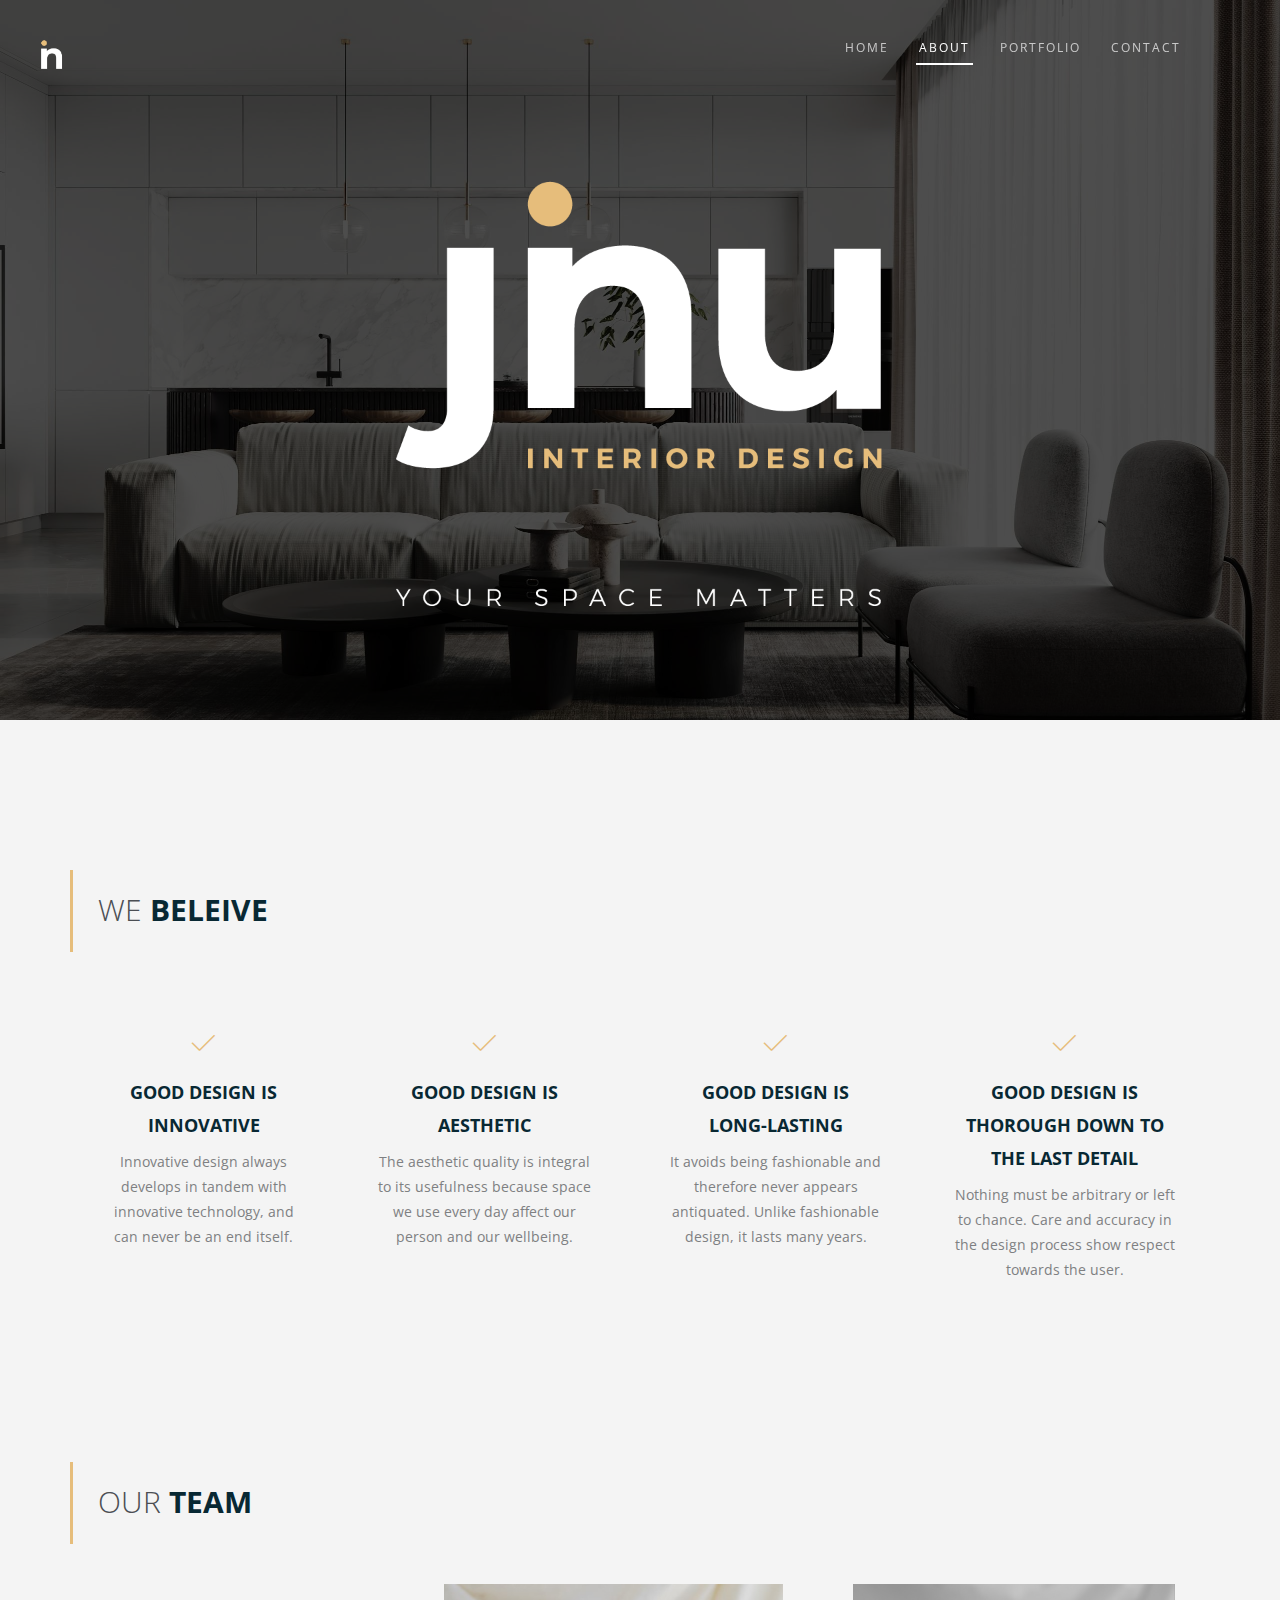
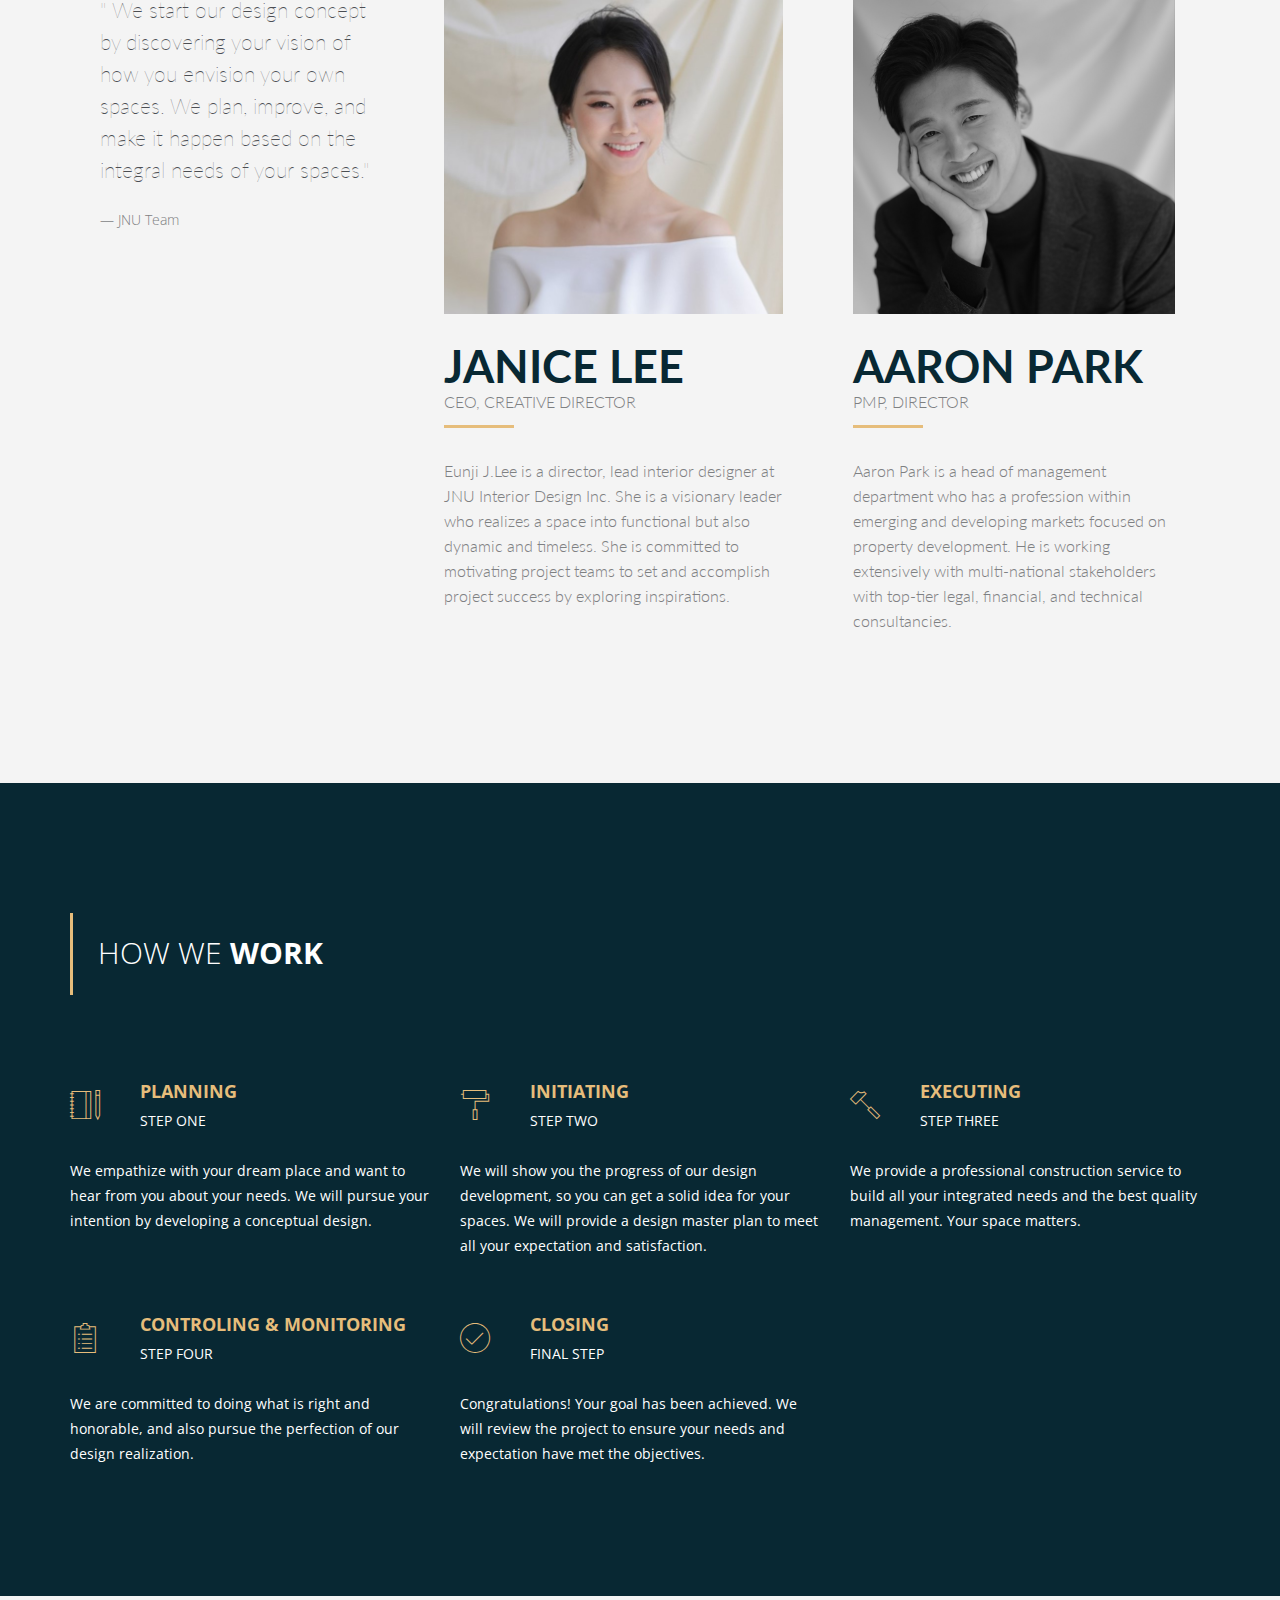
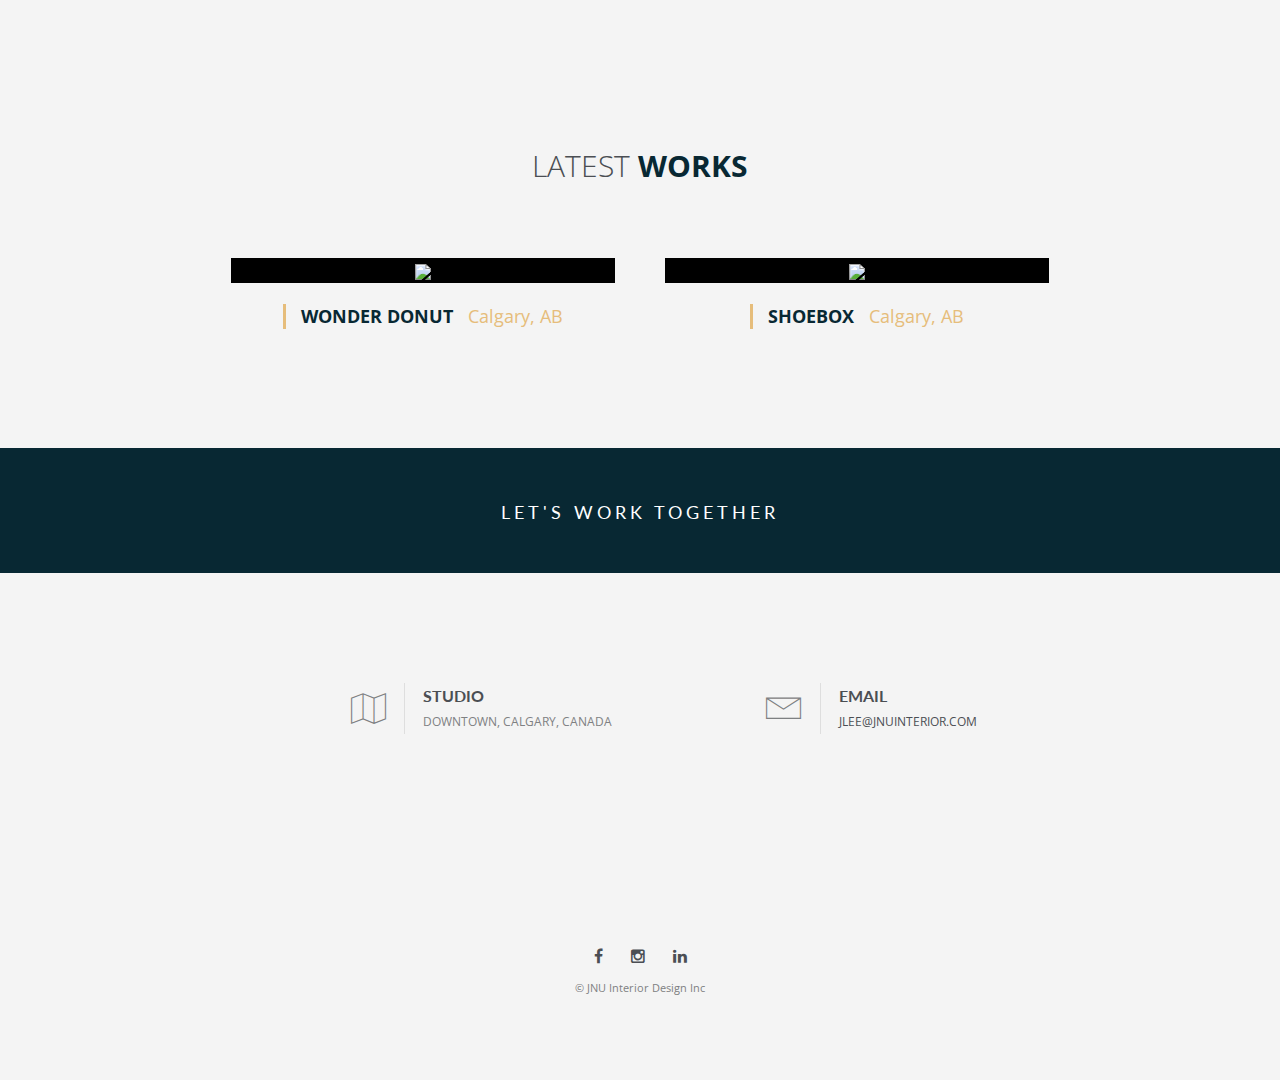
==== commit 366bb81c: "Add files via upload" ====
--- a/about.html
+++ b/about.html
@@ -151,12 +151,12 @@
 		</header>
 		
 		<div class="page-section about-bg">
-			<img src="images/bg/work2.jpeg">
-			<h1><img src="images/JNU-LOGO.png"></h1>
+			<img class="about-bg-img" src="images/bg/work2.jpeg">
+			<h1><img class="about-logo" src="images/JNU-LOGO.png"></h1>
 		</div>
 
 		<!-- FEATURES -->
-		<div class="container mt-150">
+		<div class="container mt-150 we-believe">
 			<div class="row">
 				  <div class="col-md-12">
 					<div class="">
@@ -464,7 +464,7 @@
 			  <div class="row port">
 				<div class="port-box">
 				  <div class="port-img">
-					<a href="portfolio.html"><img src="./images/portfolio/wonder3.jpg"></a>
+					<a href="portfolio.html"><img src="./images/portfolio/wonder_af/6.jpg"></a>
 					<i class="icon icon-basic-magnifier"></i>
 					<p>SEE MORE</p>
 				  </div>
@@ -475,7 +475,7 @@
   
 				<div class="port-box">
 				  <div class="port-img">
-					<a href="portfolio.html"><img src="./images/portfolio/shoe6.jpg"></a>
+					<a href="portfolio.html"><img src="./images/portfolio/shoe_af/8.jpg"></a>
 					<i class="icon icon-basic-magnifier"></i>
 					<p>SEE MORE</p>
 				  </div>
@@ -495,7 +495,7 @@
 		</div>
 
         <!-- CONTACT INFO -->
-        <div class="contactinfo page-section p-110-cont">
+        <div class="contactinfo page-section p-110-cont home-contact-box">
 			<div class="container">
 			  <div class="row">
 			
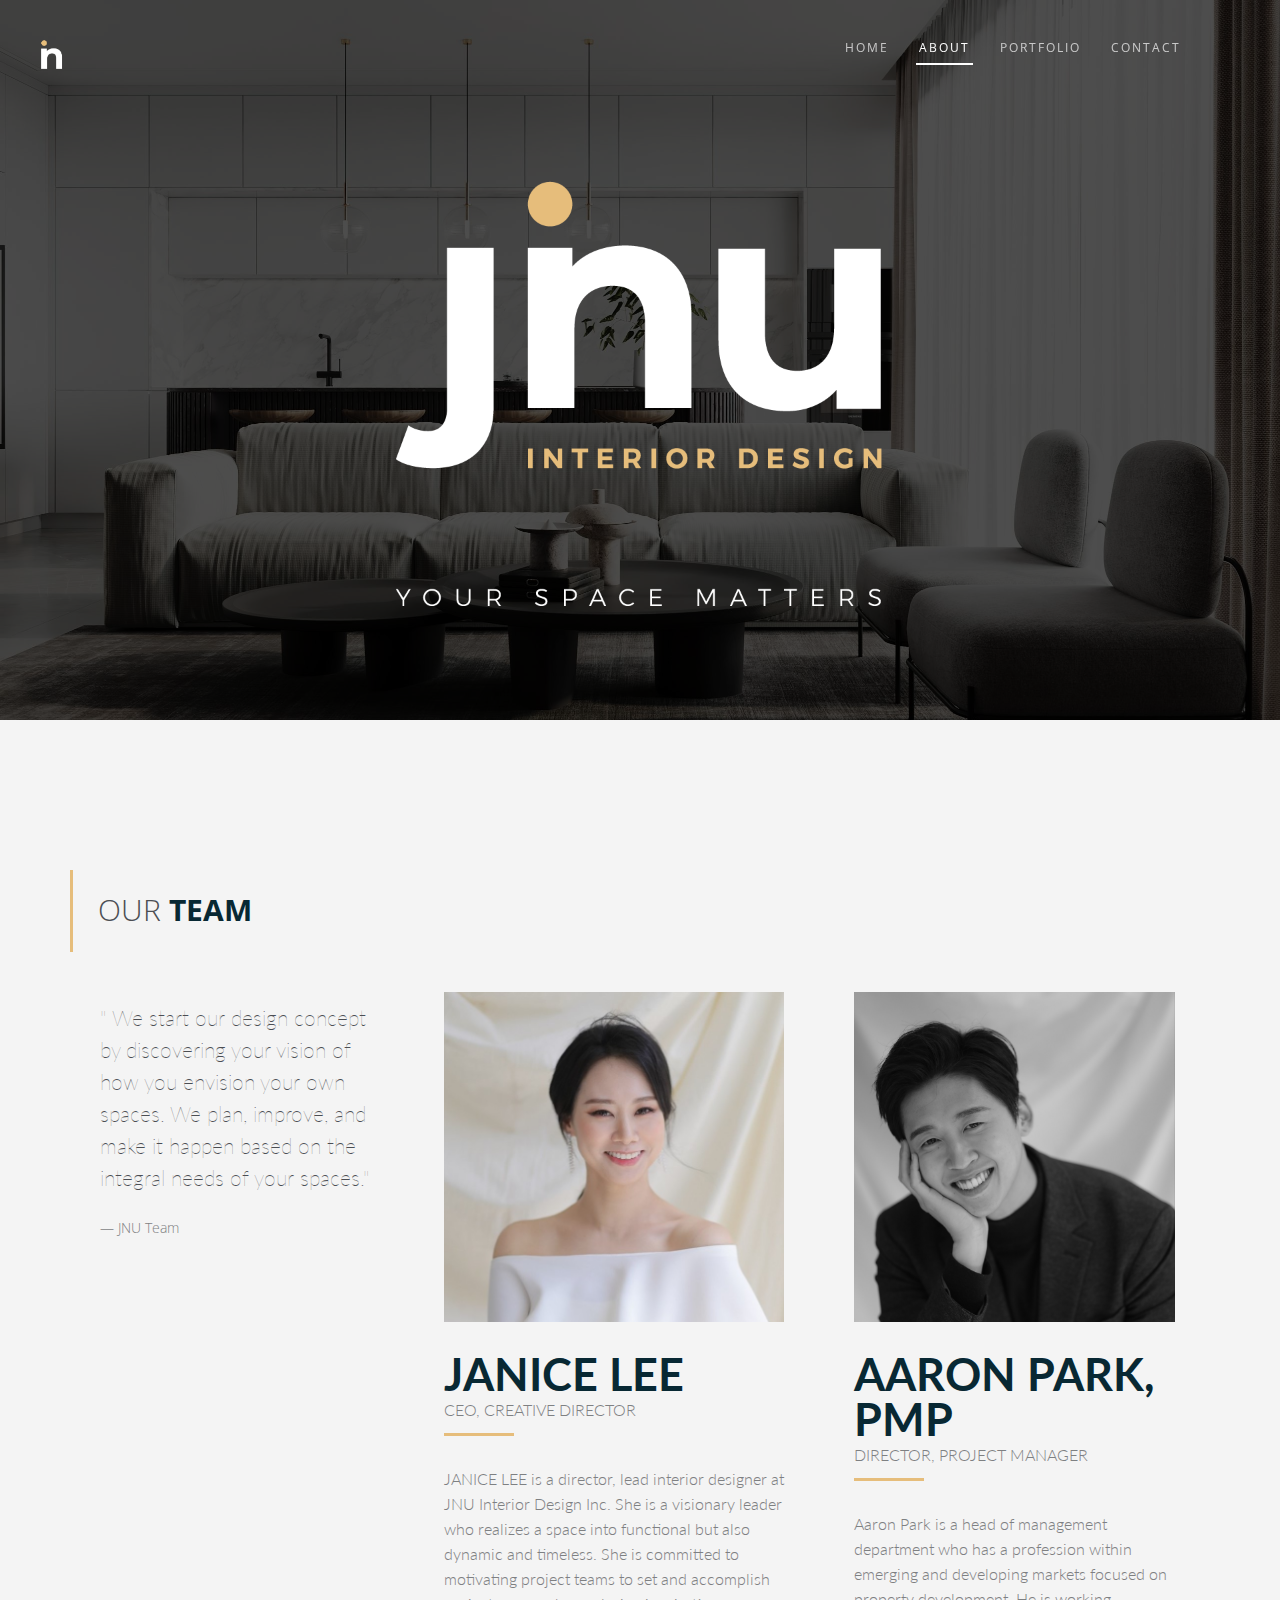
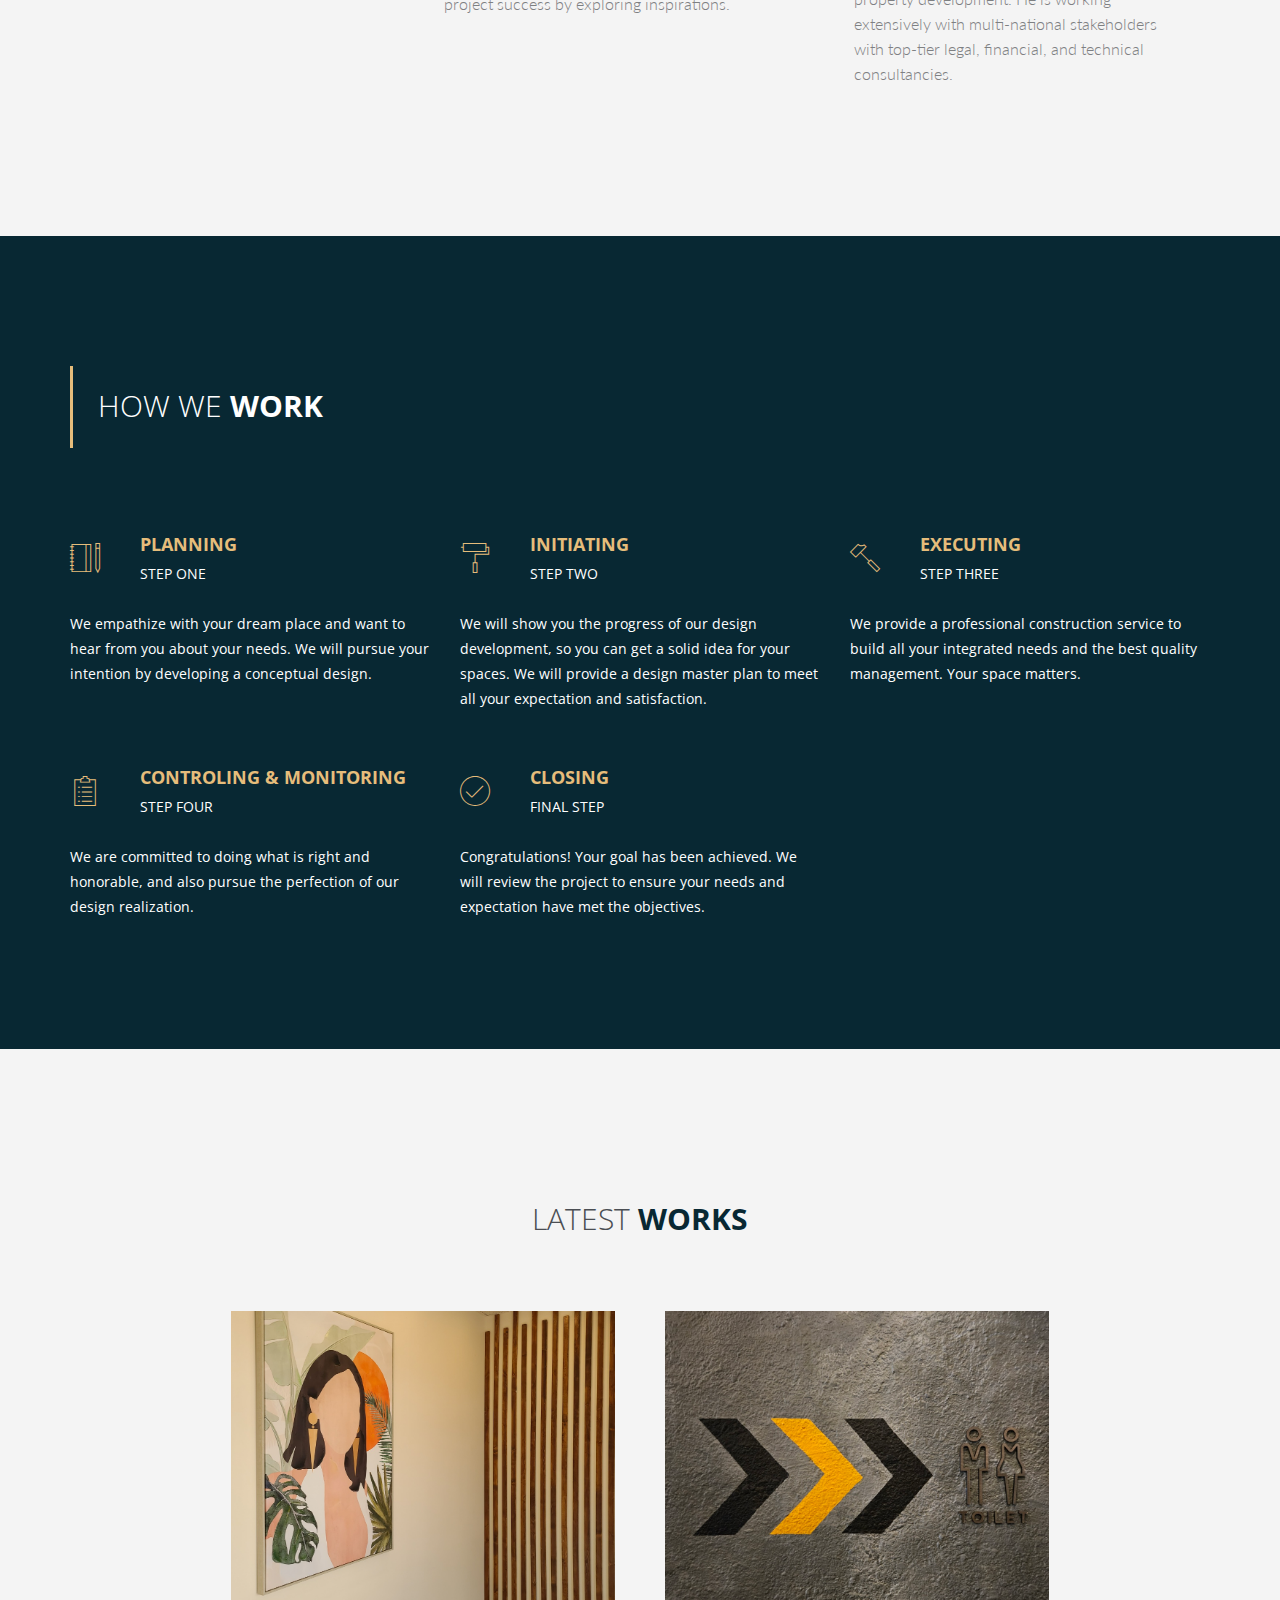
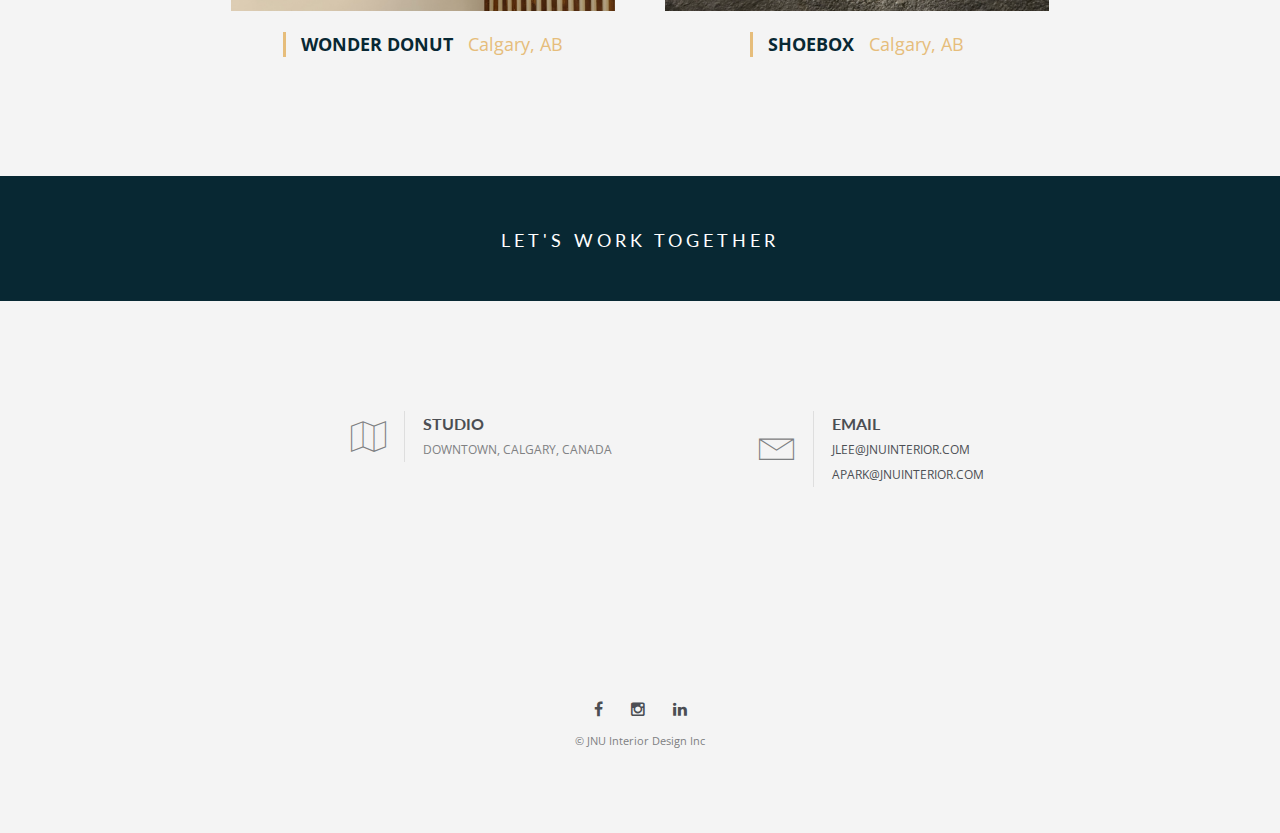
==== commit 1a901e95: "Add files via upload" ====
--- a/about.html
+++ b/about.html
@@ -155,7 +155,7 @@
 			<h1><img class="about-logo" src="images/JNU-LOGO.png"></h1>
 		</div>
 
-		<!-- FEATURES -->
+	<!-- FEATURES 
 		<div class="container mt-150 we-believe">
 			<div class="row">
 				  <div class="col-md-12">
@@ -204,7 +204,7 @@
         		</div>
       		</div>
     	</div>
-
+	-->
 		<!-- OUR TEAM -->
     	<div id="about-us-link" class="page-section about-us-2-cont mt-150" style="padding-top:0px;">
       		<div class="container">
@@ -241,7 +241,7 @@
 								<span class="bold title-fs-45 font-green">JANICE LEE</span><br>CEO, CREATIVE DIRECTOR
 							</div>
 							<div class="line-3-70 accent-bg"></div>
-							<div class="fes2-text-cont">Eunji J.Lee is a director, lead interior designer at JNU Interior Design Inc. She is a visionary leader who realizes a space into functional but
+							<div class="fes2-text-cont">JANICE LEE is a director, lead interior designer at JNU Interior Design Inc. She is a visionary leader who realizes a space into functional but
 										also dynamic and timeless. She is committed to motivating project teams to set and accomplish project success by exploring inspirations.</div>
 						</div>
 					</div>
@@ -260,7 +260,7 @@
 					<div class="wow fadeInLeft equal-height ">
 						<div class="fes2-main-text-cont">
 							<div class="fes2-text-cont">
-								<span class="bold title-fs-45 font-green">AARON PARK</span><br>PMP, DIRECTOR
+								<span class="bold title-fs-45 font-green">AARON PARK, PMP</span><br>DIRECTOR, PROJECT MANAGER
 							</div>
 							<div class="line-3-70 accent-bg"></div>
 							<div class="fes2-text-cont">Aaron Park is a head of management department who has a profession within emerging and developing markets focused on
@@ -519,6 +519,7 @@
 					<div class="cis-text">
 					  <h3><span class="bold">EMAIL</span></h3>
 					  <p><a href="mailto:jlee@jnuinterior.com">JLEE@JNUINTERIOR.COM</a></p>
+					  <p><a href="mailto:jlee@jnuinterior.com">APARK@JNUINTERIOR.COM</a></p>
 					</div>
 				  </div>
 				</div>
--- a/css/style.css
+++ b/css/style.css
@@ -217,7 +217,7 @@
 /* #CSS RESET
  ===================================================================*/
 
- html, body, div, span, applet, object, iframe, a, abbr, acronym, address, big, cite, code, del, dfn, em, font, img, ins, kbd, q, s, samp, small, strike, strong, sub, sup, tt, var, b, u, i, center, dl, dt, dd, fieldset, form, label, legend, caption, tbody, tfoot, thead, tr, th, td {
+html, body, div, span, applet, object, iframe, a, abbr, acronym, address, big, cite, code, del, dfn, em, font, img, ins, kbd, q, s, samp, small, strike, strong, sub, sup, tt, var, b, u, i, center, dl, dt, dd, fieldset, form, label, legend, caption, tbody, tfoot, thead, tr, th, td {
 margin: 0;
 padding: 0;
 border: 0;
@@ -239,6 +239,7 @@
 html,body{
 	margin:0;
 	padding:0;
+  overflow-x: hidden;
 }
 table {
 	border-collapse:collapse;
@@ -385,7 +386,7 @@
 }
 .portfolio-bg {
   overflow:hidden;
-  height: 60vh;
+  height: 40vh;
   background-color: #000;
   background-blend-mode: overlay;
 }
@@ -403,13 +404,13 @@
   top: 0;
   left:0;
   color: #f4f4f4;
-  font-size: 50px;
+  font-size: 40px;
   letter-spacing: 0.3em;
   font-weight: 100;
 }
 .contact-bg {
   overflow:hidden;
-  height: 60vh;
+  height: 40vh;
   background-color: #000;
   background-blend-mode: overlay;
 }
@@ -427,7 +428,7 @@
   top: 0;
   left:0;
   color: #f4f4f4;
-  font-size: 50px;
+  font-size: 40px;
   letter-spacing: 0.3em;
   font-weight: 100;
 }
@@ -442,7 +443,28 @@
   justify-content: center;
   align-items: center;
 }
-
+.lightbox1, .lightbox2 {
+  background-color: #000;
+  display: block;
+  position: relative;
+}
+.lightbox1>p, .lightbox2>p {
+  color: #eee;
+  position: absolute;
+  left: 50%;
+  top: 50%;
+  transform:translate(-50%,-50%);
+  font-size: 20px;
+}
+.lightbox1:nth-child(2n-1)>p {
+
+}
+.lightbox1:nth-child(2n-1)>img, .lightbox2:nth-child(2n-1)>img{
+  opacity: 0.1;
+}
+.lightbox1:hover>img, .lightbox2:hover>img {
+  opacity: 1;
+}
 /* Home-portfolio
 =====================================================*/
 .port {
@@ -468,10 +490,10 @@
   align-items: center;
   overflow: hidden;
   background-color: #000;
+  height: 300px;
 }
 .port-box img {
   width: 100%;
-  height: auto;
   -webkit-transition: all .4s ease-in-out;
   -o-transition: all .4s ease-in-out;
   transition: all .4s ease-in-out;
@@ -507,33 +529,48 @@
 }
 /* Page- portfolio
 =====================================================*/
+.slider-container {
+  display: flex;
+  gap: 20px;
+}
 .portfolio-title {
   margin-top: 150px;
 }
-.portfolio-cont .portfolio-img-box {
+.portfolio-cont {
+  width: 100%;
+  height: 550px;
+}
+.swiper {
+  width: 100%;
+  height: 100%;
   display: flex;
   justify-content: center;
   align-items: center;
-  list-style: none;
-  flex-wrap: wrap;
-  gap: 10px;
-}
-
-.portfolio-cont .portfolio-img-box a {
-  flex-basis: 45%;
-  height: 500px;
-  overflow: hidden;
-}
-.portfolio-cont .portfolio-img-box a img {
+}
+
+.swiper-slide {
+  width: 100% !important;
+  padding: 0 10%;
+  display: flex;
+  justify-content: center;
+  align-items: center;
+}
+
+.swiper-slide img {
+  display: block;
   width: 100%;
   height: 100%;
   object-fit: cover;
-  -webkit-transition: all .4s ease-in-out;
-  -o-transition: all .4s ease-in-out;
-  transition: all .4s ease-in-out;
-}
-.portfolio-cont .portfolio-img-box a img:hover {
-  scale: 1.1;
+}
+
+.swiper-pagination {
+  --swiper-pagination-color: #e6bd7b !important;
+}
+.swiper-button-next, .swiper-button-prev {
+  --swiper-navigation-color: #e6bd7b !important;
+}
+.mobile-slide {
+
 }
 /* #SEARCH NEW
 ================================================== */
@@ -1108,7 +1145,36 @@
 
 
 /*==========  Mobile  ==========*/
+@media only screen and (max-width : 383px) and (min-width : 280px) {
+  .local-scroll-cont {
+    visibility: hidden;
+  }  
+  .contactinfo .cis-text{
+      width: 60%;
+      height: auto;
+    }
+    .contactinfo .cis-icon {
+      width: 40%;
+    }
+    #service .main-intro p {
+      font-size: 15px !important;
+      padding: 0 20px;
+    }
+    #service .main-intro p b {
+      font-size: 20px !important;
+      display: block;
+      margin-bottom: 15px;
+      border-left: 3px solid #e6bd7b;
+      padding: 0 7px !important;
+    }
+    .home-bg .opacity-scroll2 {
+      margin-top: 100px;
+    }
+}
 @media only screen and (max-width : 478px) {
+  .local-scroll-cont {
+    visibility: hidden;
+  }  
 	.slider-bg-white-cap {
 		display:block;
 		visibility:visible;
@@ -1147,6 +1213,157 @@
 	.dark-black-60.tp-resp-24 {
 		top:47%!important;
 	}
+  .port {
+    display: flex;
+    flex-direction: column;
+  }
+  .home-service-box{
+    display: flex;
+    flex-direction: column;
+  }
+  .home-contact-box .cis-cont{
+    padding: 0;
+    margin-bottom: 20px;
+    justify-content: left;
+    gap: 20px;
+  }
+  .home-contact>.container>.row {
+    display: flex;
+    flex-direction: column;
+  }
+  .home-contact .section-title {
+    border: none;
+  }
+  .team-box {
+    display: flex;
+    flex-direction: column;
+  }
+  .team-box .fes2-img img{
+    height: 100%;
+  }
+  .team-box .fes2-main-text-cont {
+    width: 265px;
+  }
+  .about-bg .about-logo {
+    height: auto !important;
+  }
+  .about-bg h1 {
+    margin: 0;
+  }
+  .about-bg-img {
+    height: 100%;
+  } 
+  .about-feature .row {
+    display: flex;
+    flex-direction: column;
+  }
+  .we-believe {
+    margin-top: 100px !important;
+  }
+  .portfolio-cont .portfolio-img-box{
+    display: flex;
+    flex-direction: column;
+  }
+  .portfolio-bg, .contact-bg {
+    height: 25vh;
+  }
+  .portfolio-bg h1, .contact-bg h1 {
+    font-size: 30px;
+  }
+  .about-bg, .home-bg, .header-transporent-bg-black {
+    height: 50vh !important;
+    overflow: hidden;
+  }
+  #mainvideo {
+    min-height: 50vh;
+  }
+  .opacity-scroll2 {
+    margin-top: 50%;
+  }
+  .opacity-scroll2 .cd-headline {
+    margin-bottom: 20px;
+  }
+  .opacity-scroll2 .cd-headline span {
+    font-size: 30px;
+  }
+  .contact-us-container>.container>.row{
+    margin-top: 0;
+    display: flex;
+    flex-direction: column-reverse;
+  }
+  #service {
+    padding-top: 50px;
+    padding-bottom: 50px;
+  }
+  #service .row>.col-sm-6 {
+    display: flex;
+    flex-direction: row-reverse;
+    justify-content: space-between;
+    align-items: center;
+    padding-bottom: 20px;
+    overflow: hidden;
+  }
+  #service .row .post-prev-img {
+    width: 160px !important;
+    height: 120px;
+    overflow: hidden;
+    display: flex;
+    justify-content: center;
+    align-items: center;
+    margin: 0 !important;
+  }
+  #service .row .post-prev-img img {
+    width: 100%;
+    height: 100%;
+    object-fit: fill;
+  }
+  #service .row .post-prev-title {
+    border-left: 3px solid #e6bd7b;
+    padding: 5px 10px;
+    width: 50% !important;
+  }
+  #service .row .post-prev-title h3 {
+    text-align: left;
+  }
+  #service .container {
+    display: flex;
+    flex-direction: column-reverse;
+  }
+  #service .main-intro p {
+    font-size: 17px;
+    padding: 0 20px;
+    line-height: 30px;
+  }
+  #service .main-intro p b {
+    font-size: 23px;
+    display: block;
+    margin-bottom: 15px;
+    border-left: 3px solid #e6bd7b;
+    padding: 10px 0;
+  }
+  .slider-container {
+    padding: 0 !important;
+    width: 100%;
+    display: flex;
+    flex-direction: column;
+    align-items: center;
+    justify-content: center;
+  }
+  .portfolio-cont {
+    width: 100%;
+    height: 250px;
+  }
+  .swiper-slide {
+    width: auto !important;
+    padding: 0 !important;
+  }
+  .swiper-slide img {
+    display: block;
+    width: auto;
+    height: 100%;
+    object-fit: cover;
+    object-position: center !important;
+  }
 }
 
 @media only screen and (max-width : 736px){ 
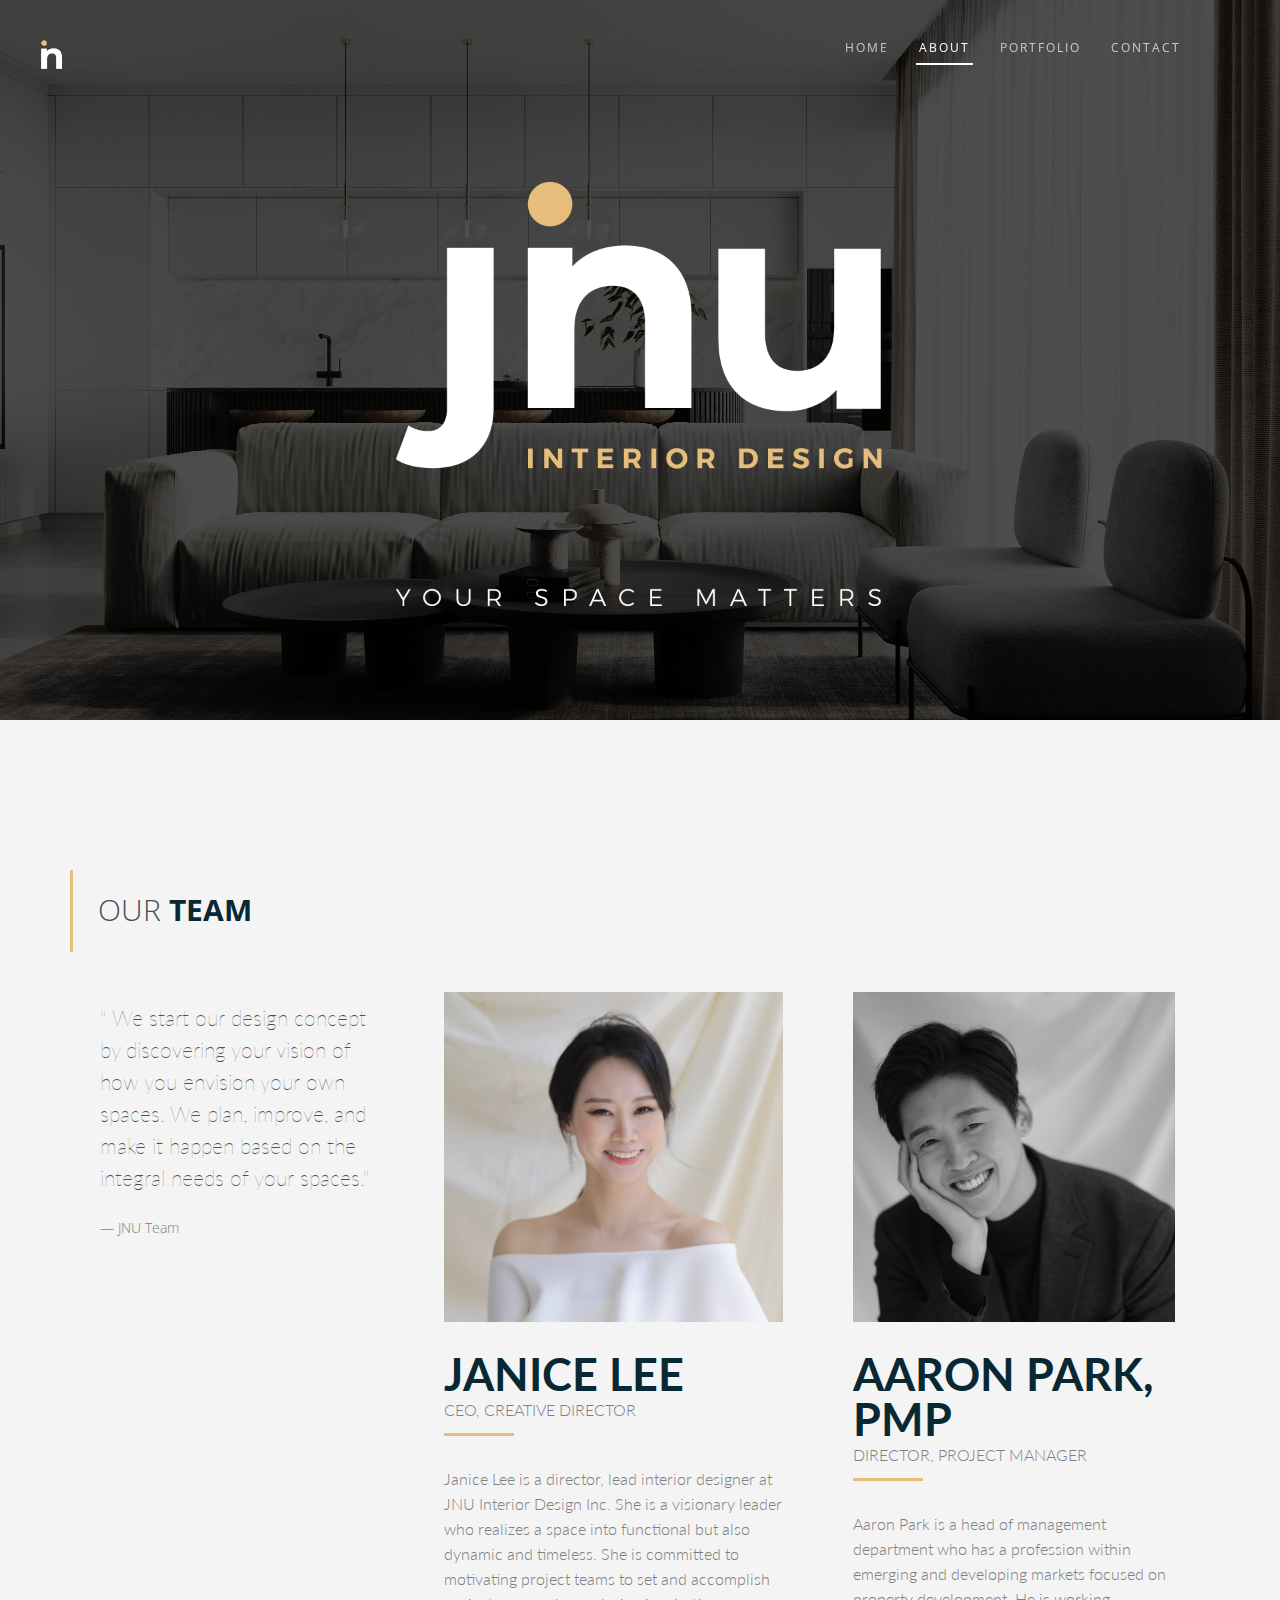
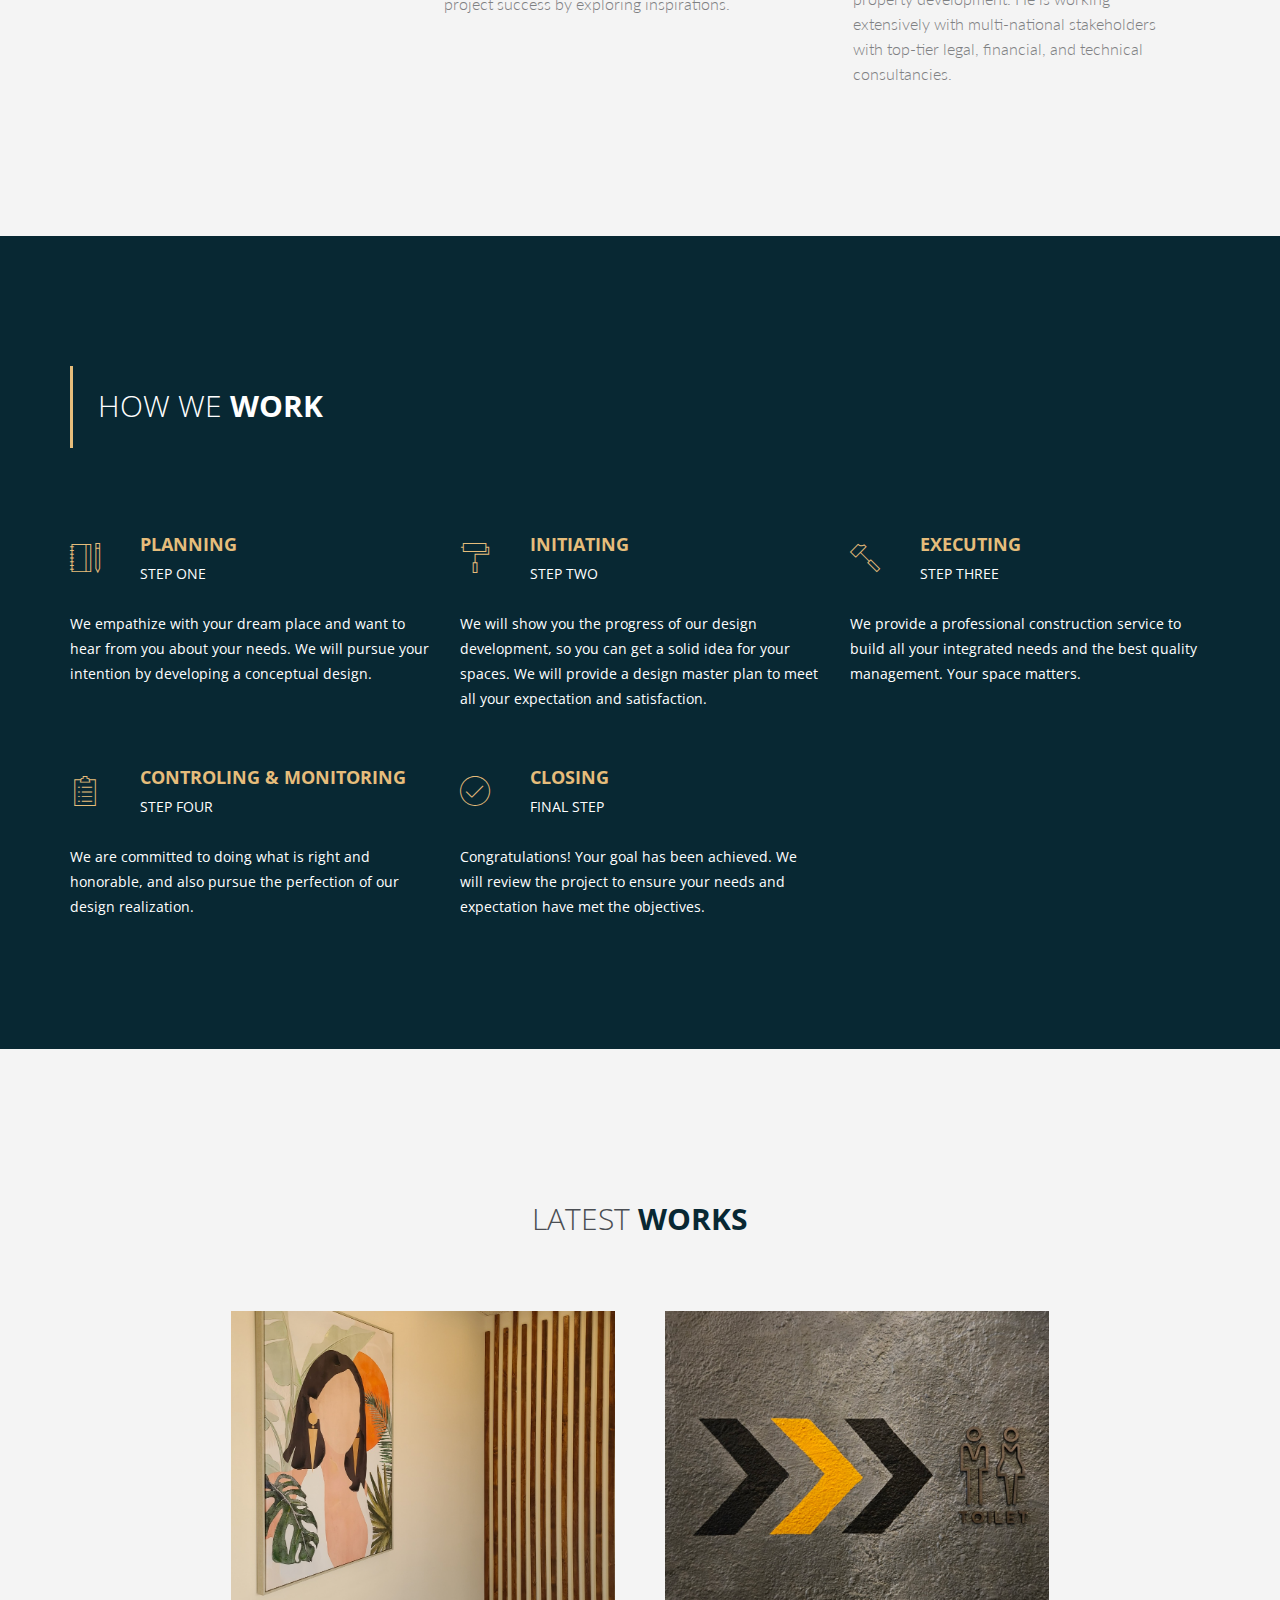
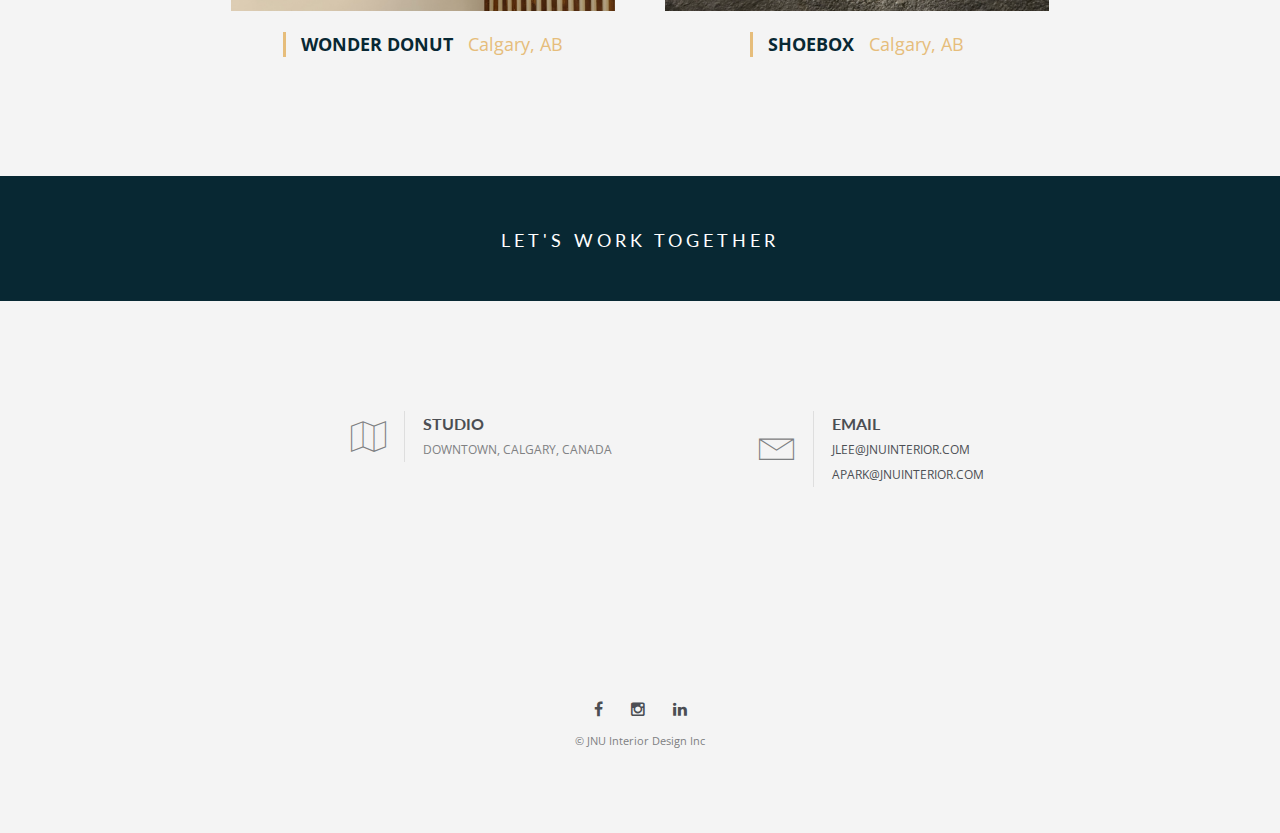
==== commit 124744ff: "Add files via upload" ====
--- a/about.html
+++ b/about.html
@@ -241,7 +241,7 @@
 								<span class="bold title-fs-45 font-green">JANICE LEE</span><br>CEO, CREATIVE DIRECTOR
 							</div>
 							<div class="line-3-70 accent-bg"></div>
-							<div class="fes2-text-cont">JANICE LEE is a director, lead interior designer at JNU Interior Design Inc. She is a visionary leader who realizes a space into functional but
+							<div class="fes2-text-cont">Janice Lee is a director, lead interior designer at JNU Interior Design Inc. She is a visionary leader who realizes a space into functional but
 										also dynamic and timeless. She is committed to motivating project teams to set and accomplish project success by exploring inspirations.</div>
 						</div>
 					</div>
@@ -519,7 +519,7 @@
 					<div class="cis-text">
 					  <h3><span class="bold">EMAIL</span></h3>
 					  <p><a href="mailto:jlee@jnuinterior.com">JLEE@JNUINTERIOR.COM</a></p>
-					  <p><a href="mailto:jlee@jnuinterior.com">APARK@JNUINTERIOR.COM</a></p>
+					  <p><a href="mailto:apark@jnuinterior.com">APARK@JNUINTERIOR.COM</a></p>
 					</div>
 				  </div>
 				</div>
